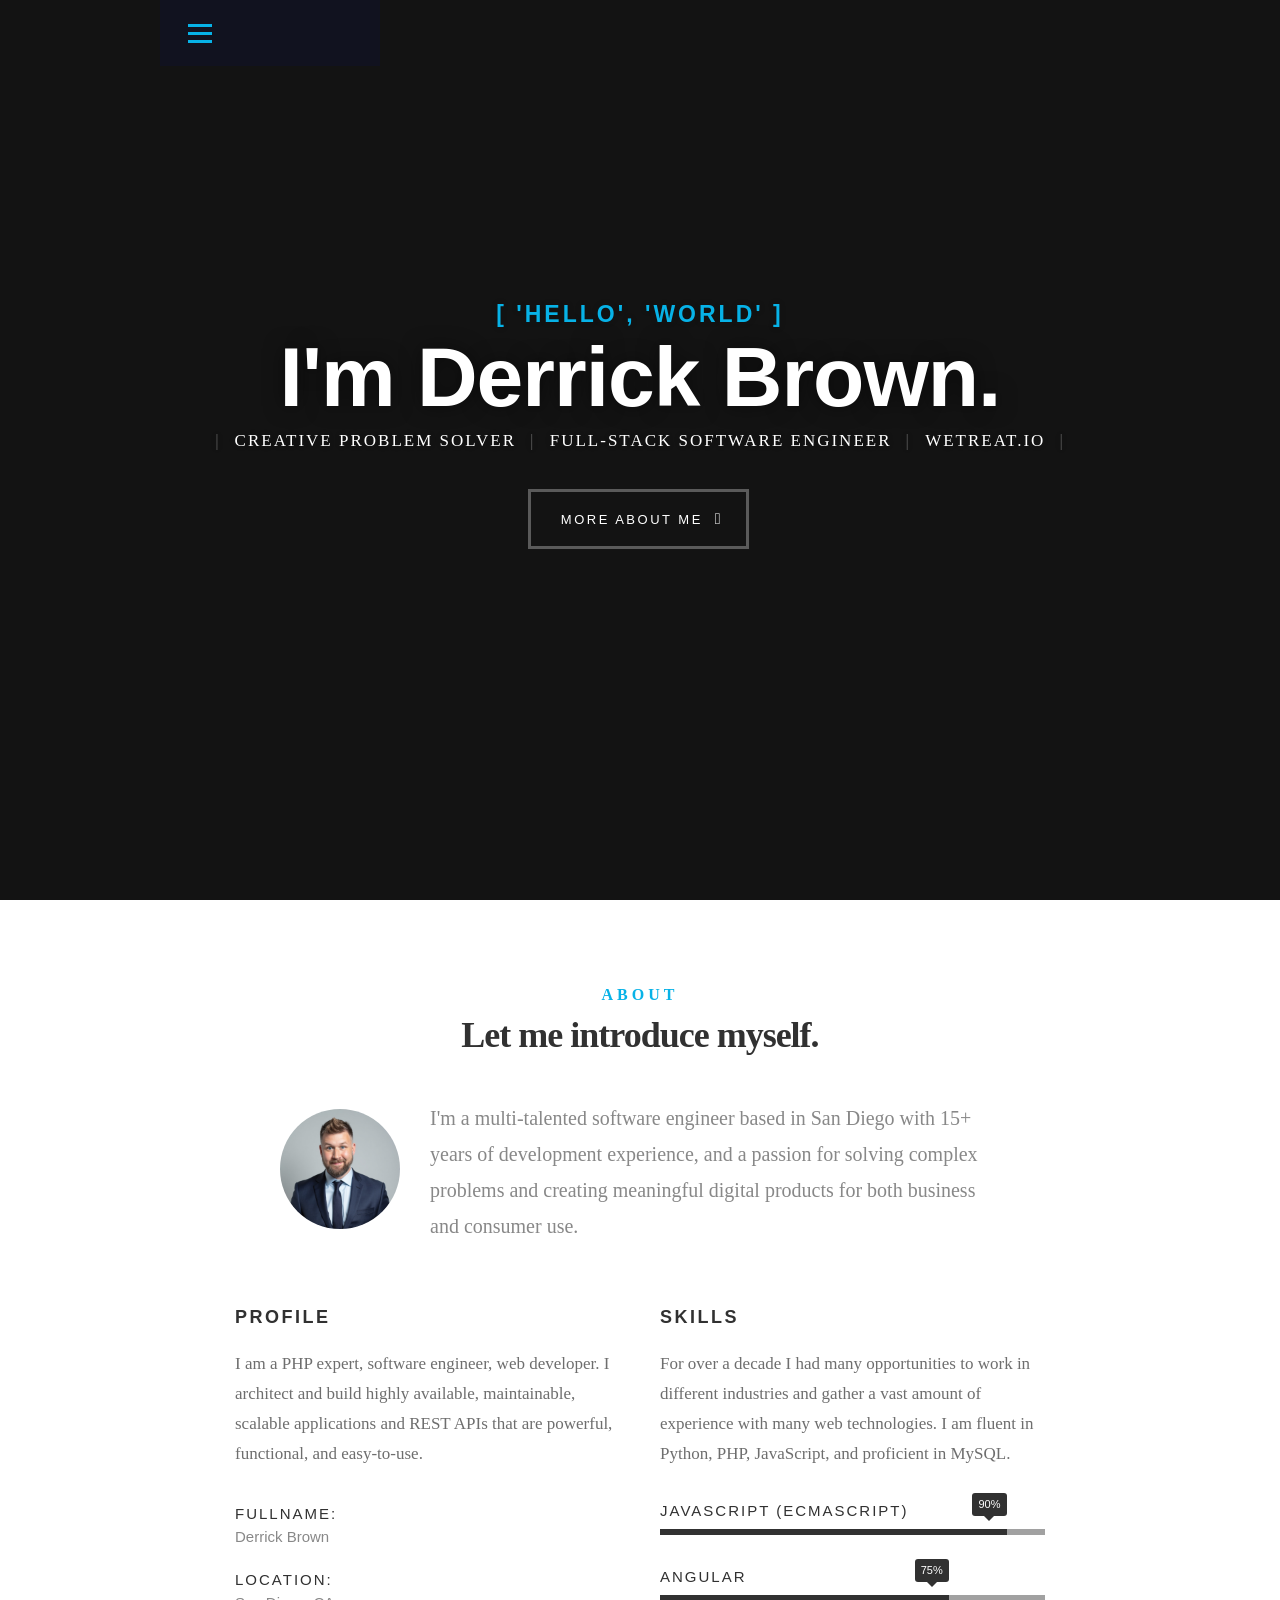
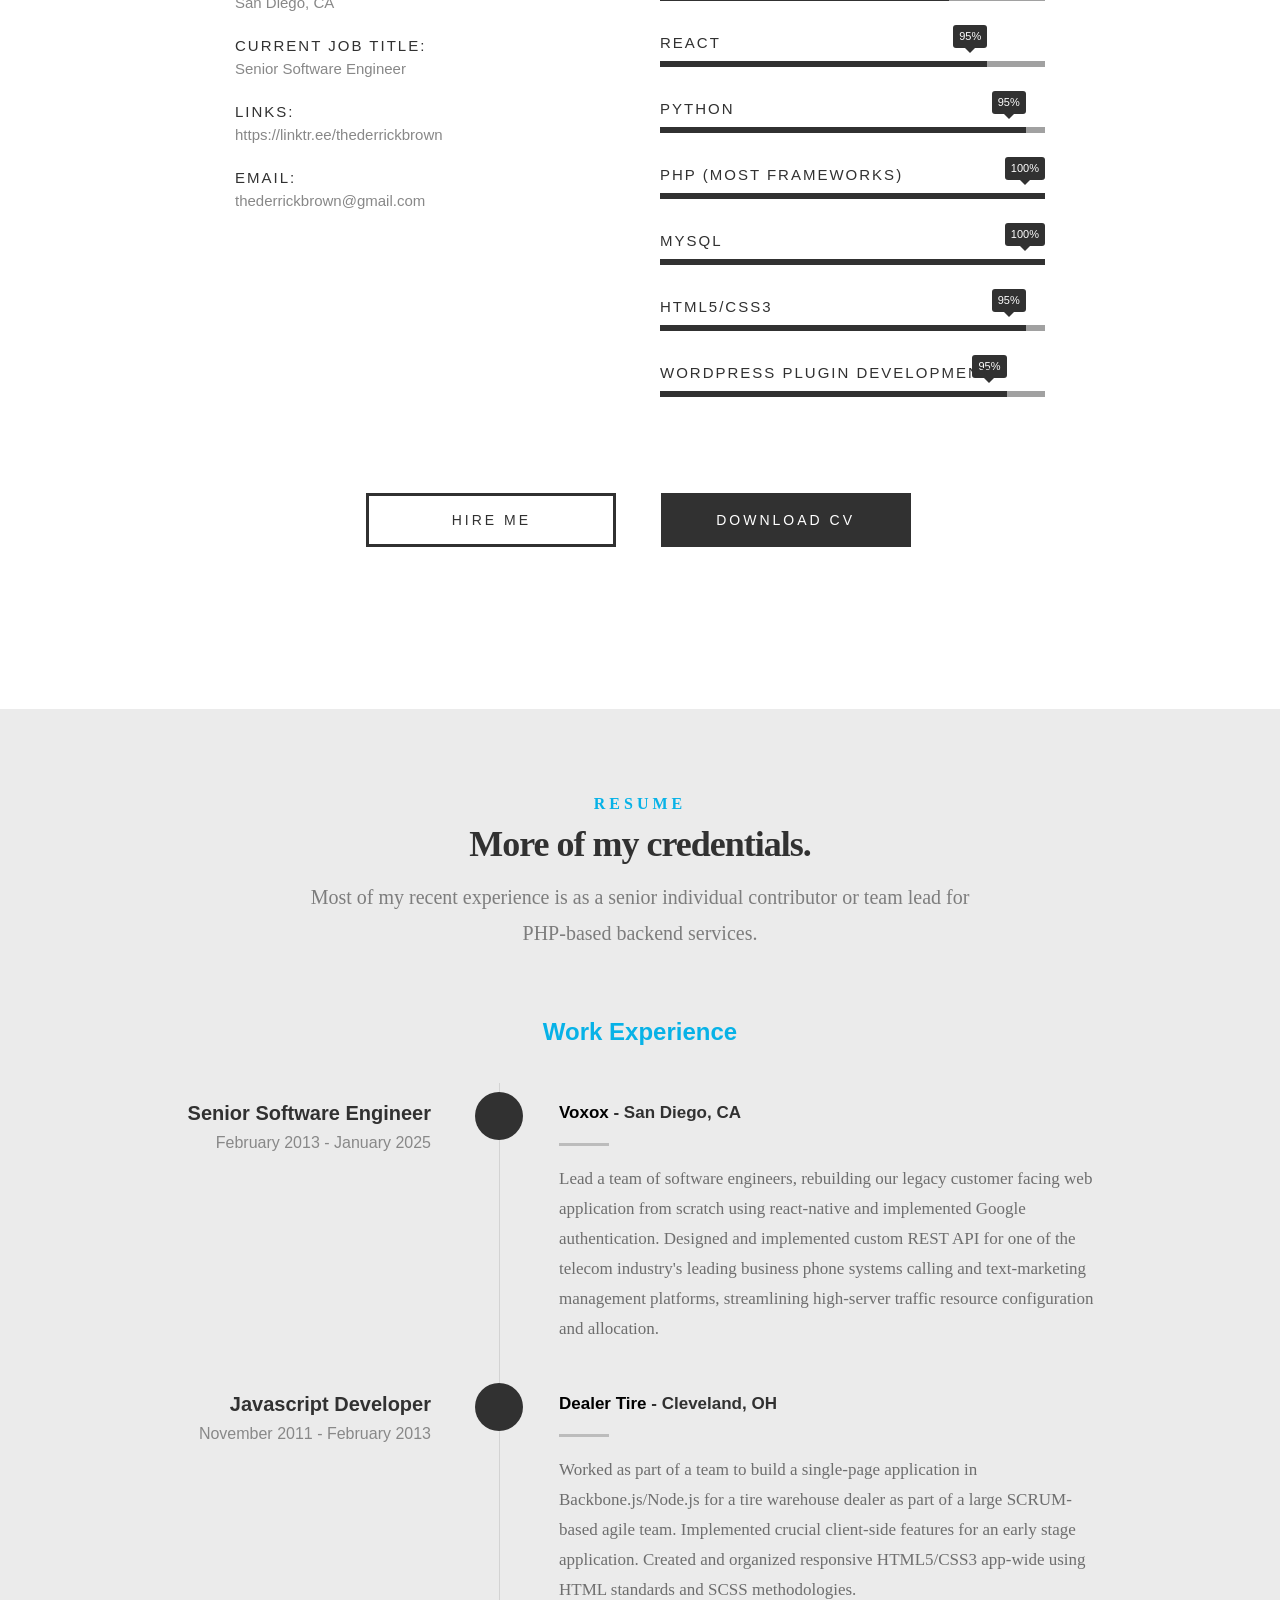
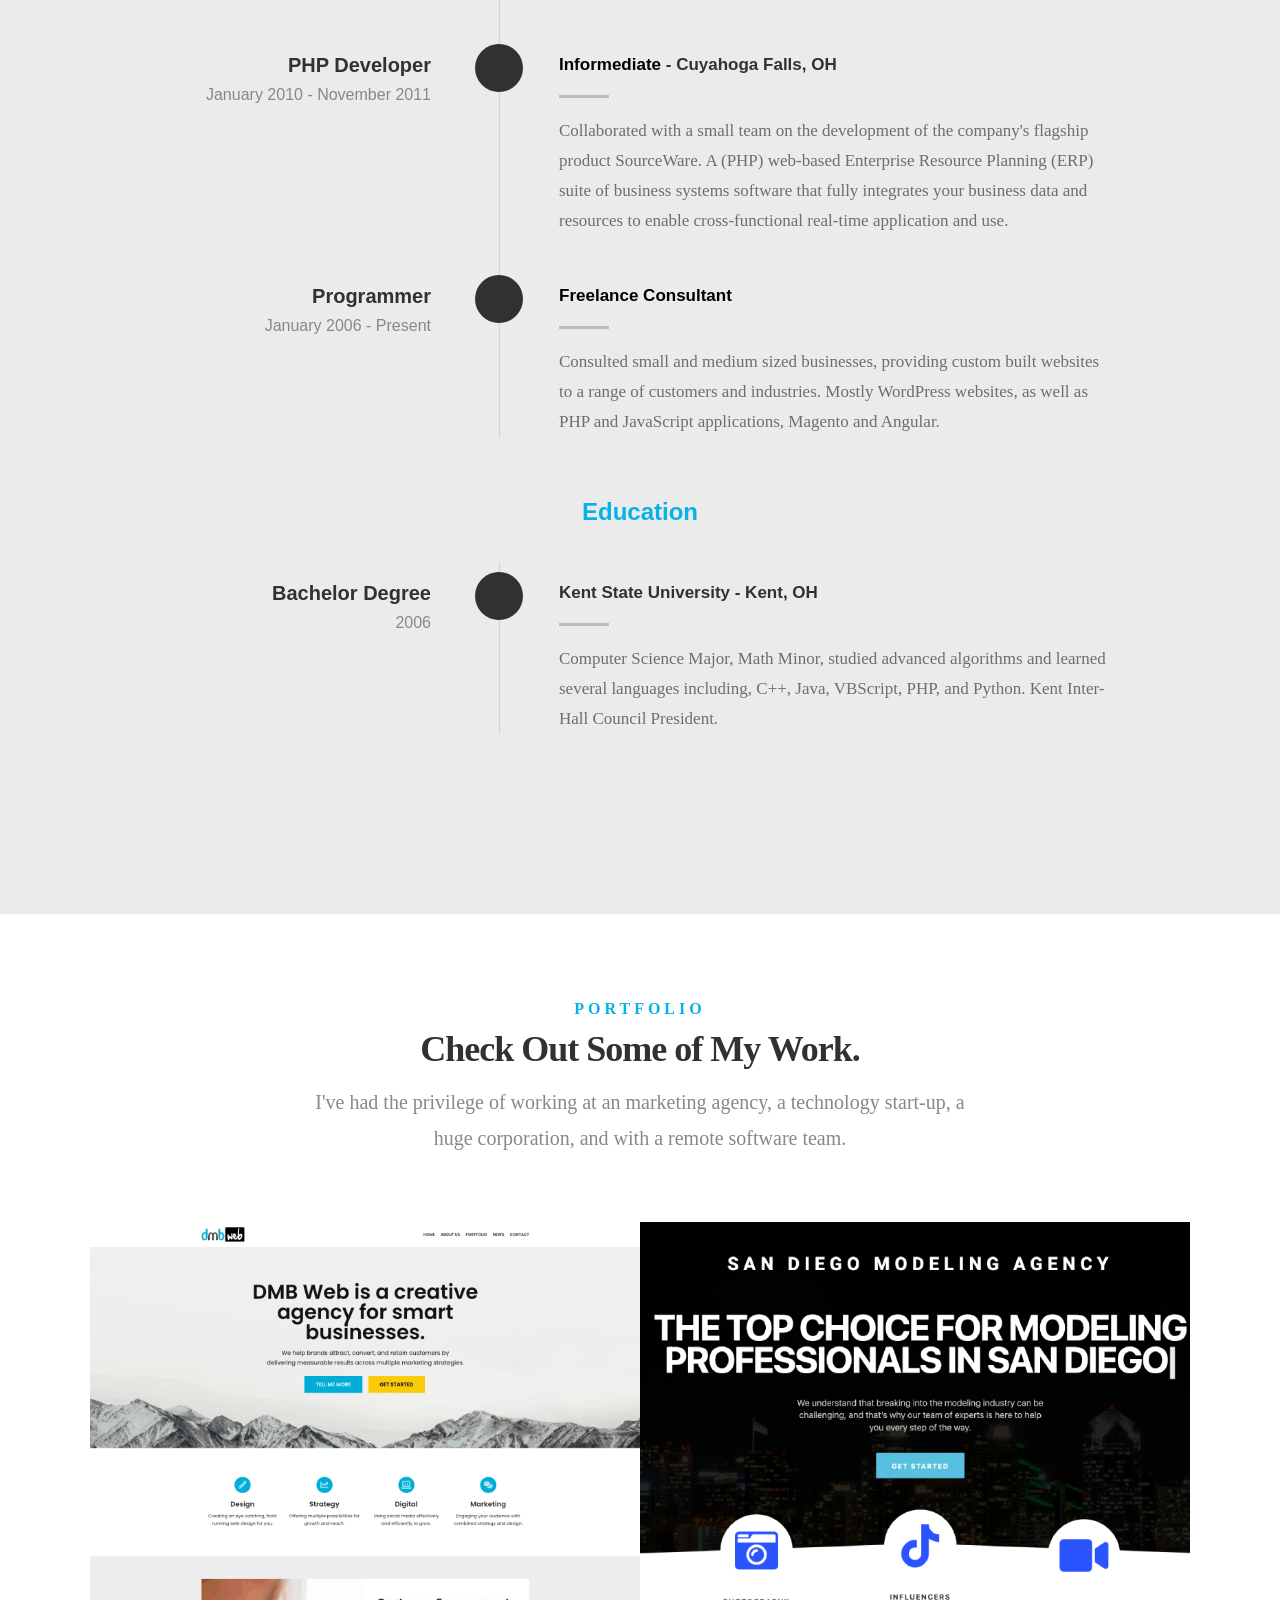
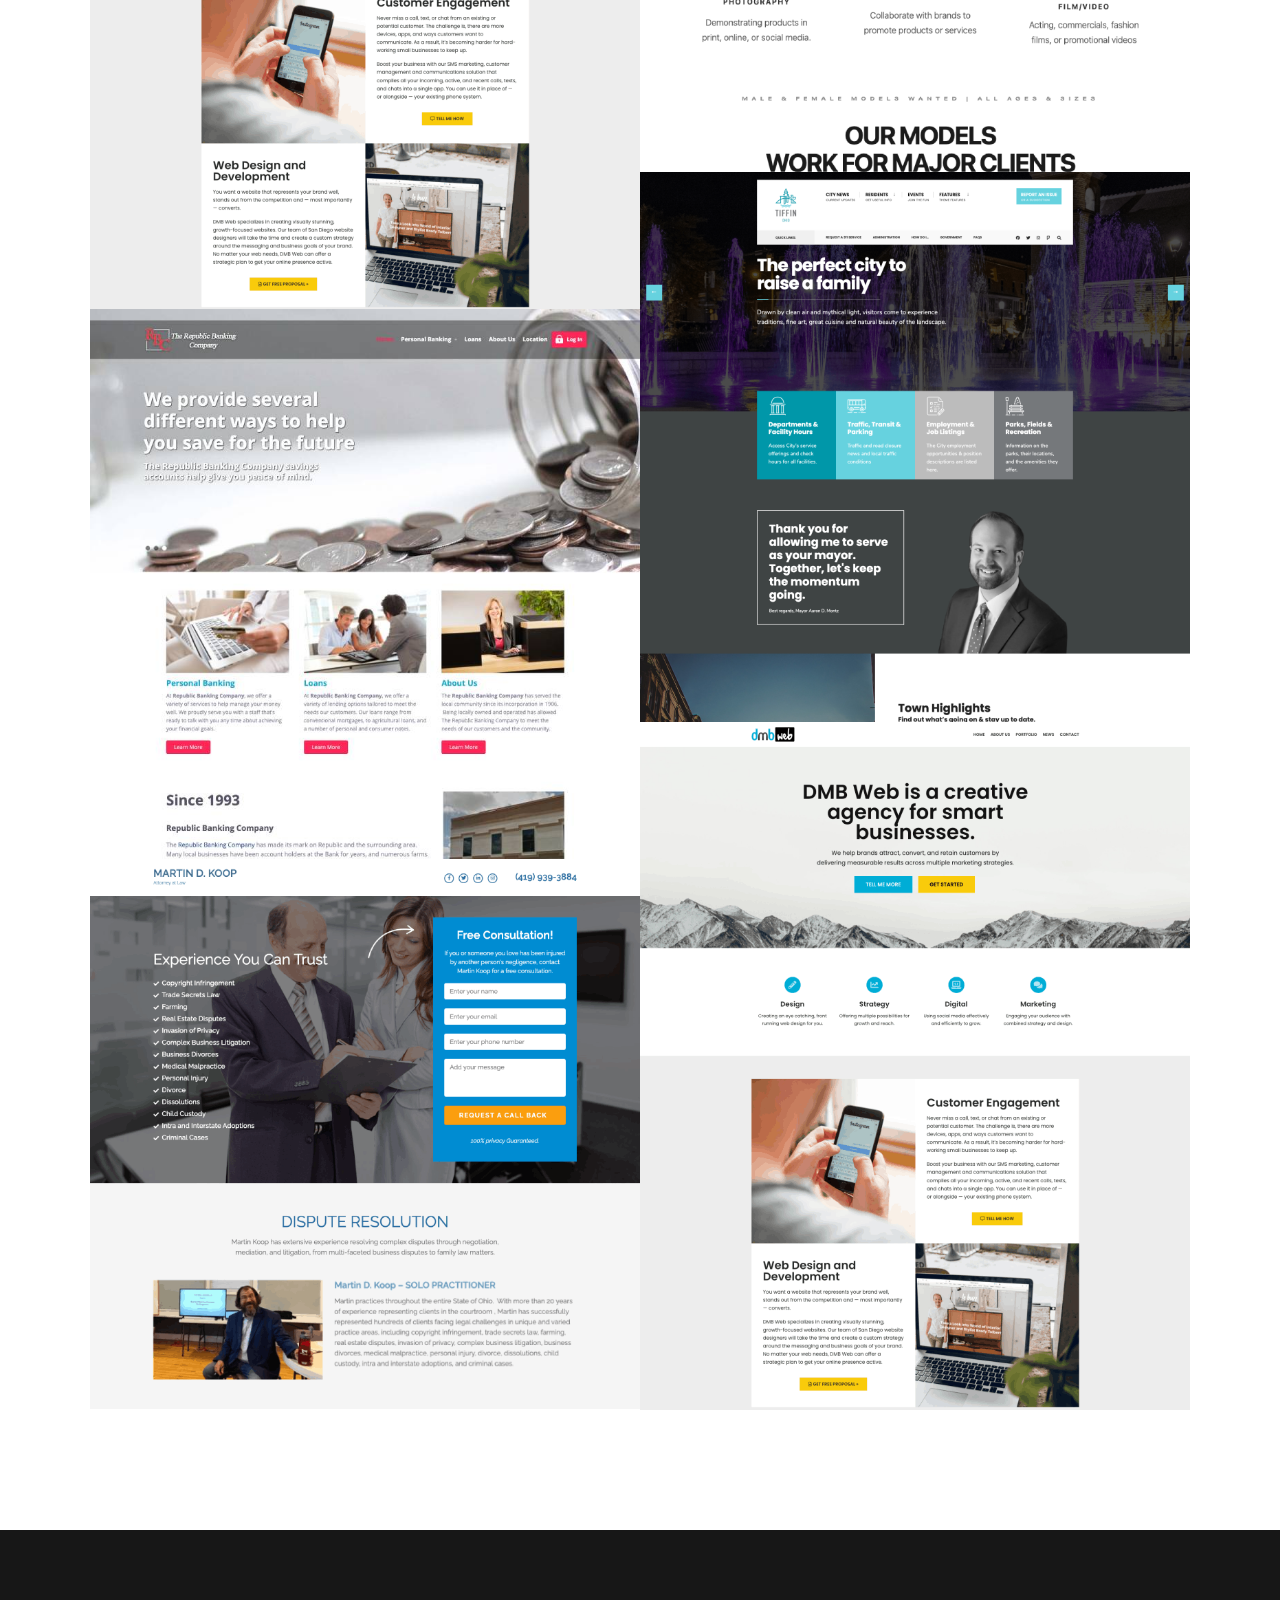
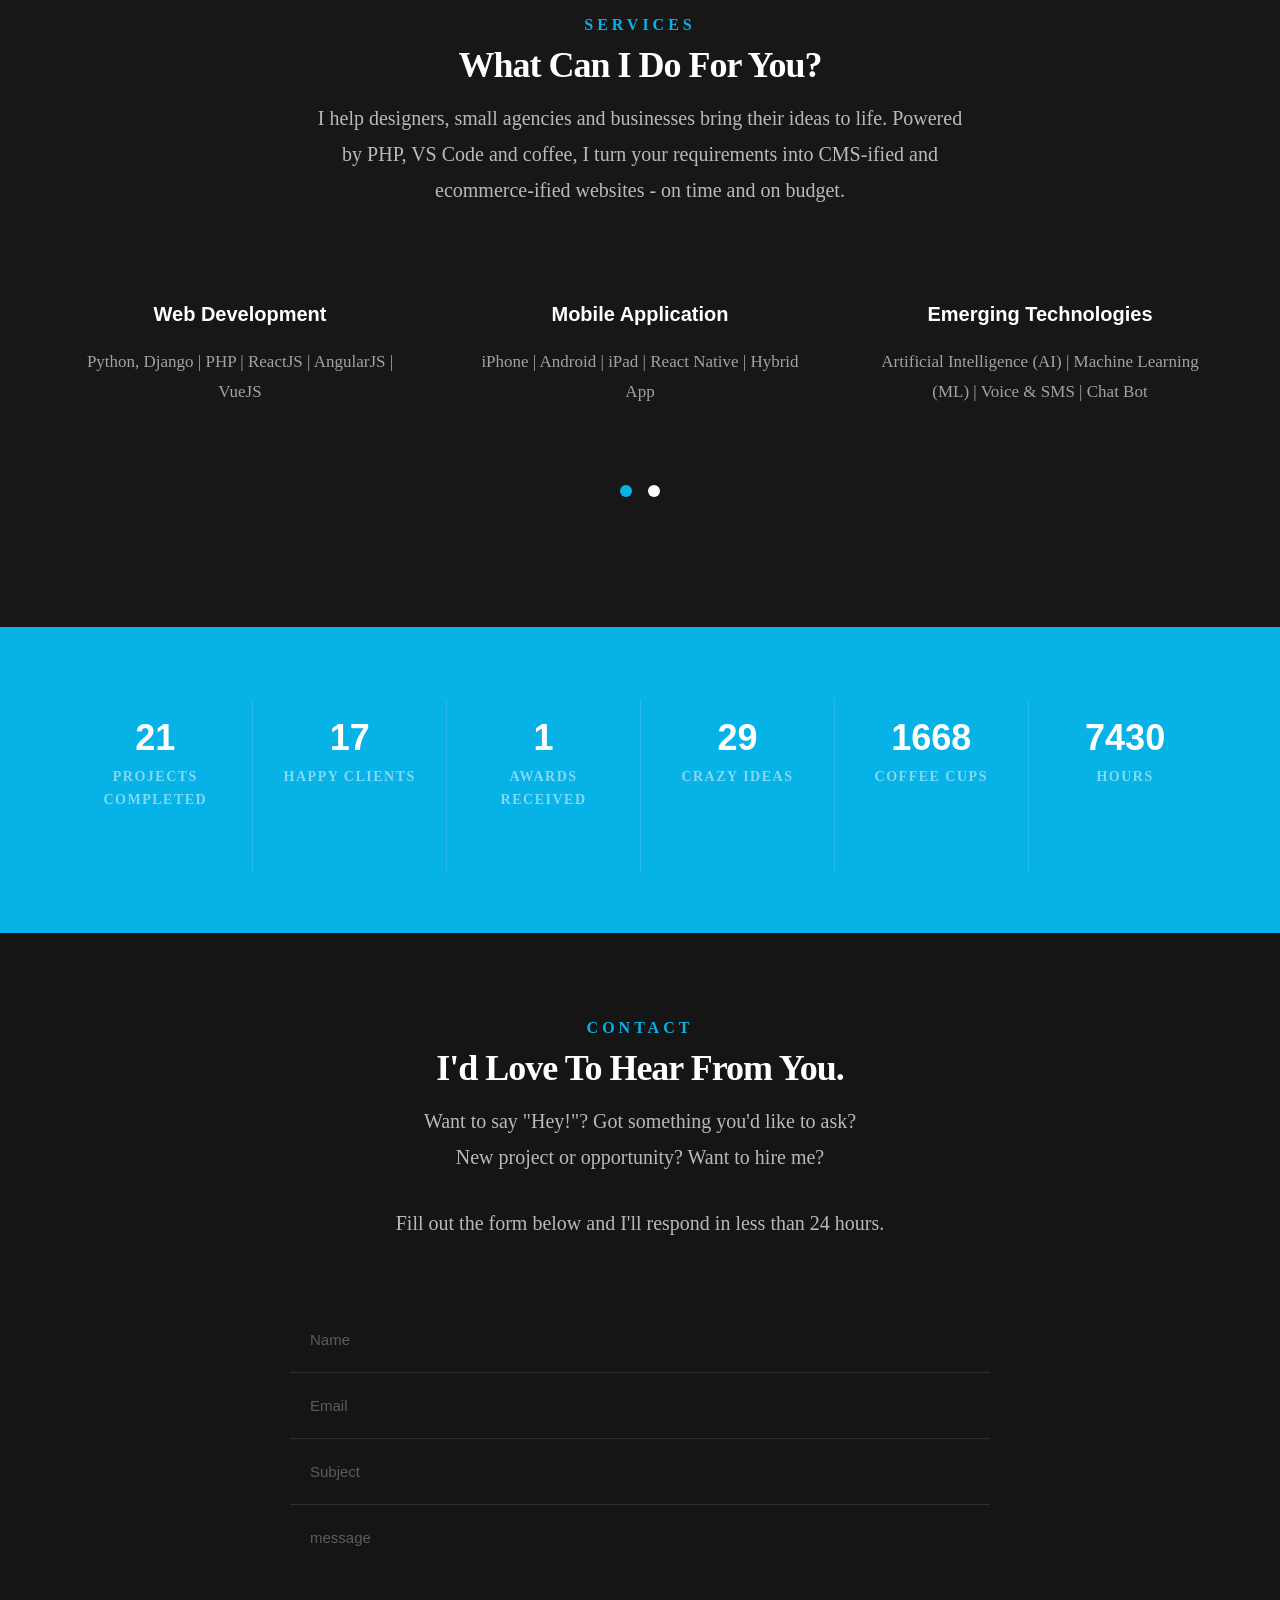
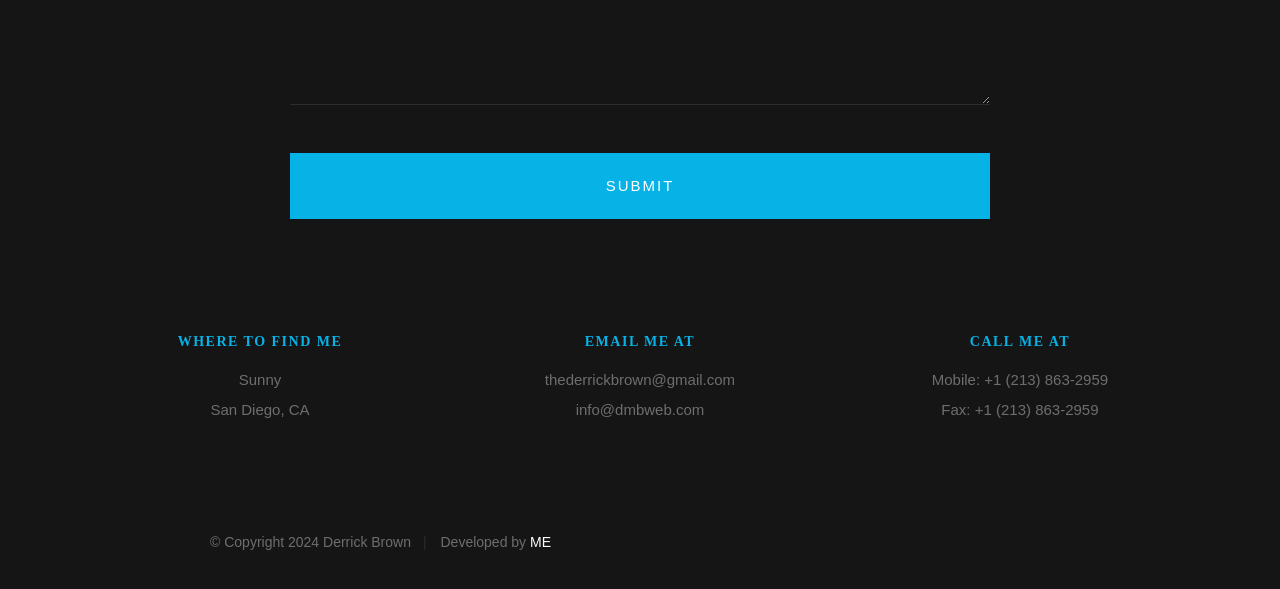
==== index.html @ b4dc55cb "Snapshot of live resume.dmbweb.com (Feb 2025 version)" ====
<!DOCTYPE html>
<!--[if IE 8 ]><html class="no-js oldie ie8" lang="en"> <![endif]-->
<!--[if IE 9 ]><html class="no-js oldie ie9" lang="en"> <![endif]-->
<!--[if (gte IE 9)|!(IE)]><!--><html class="no-js" lang="en"> <!--<![endif]-->
<head>

	<!-- Google Tag Manager -->
	<script>(function(w,d,s,l,i){w[l]=w[l]||[];w[l].push({'gtm.start':
new Date().getTime(),event:'gtm.js'});var f=d.getElementsByTagName(s)[0],
j=d.createElement(s),dl=l!='dataLayer'?'&l='+l:'';j.async=true;j.src=
'https://www.googletagmanager.com/gtm.js?id='+i+dl;f.parentNode.insertBefore(j,f);
})(window,document,'script','dataLayer','GTM-WT8LXZP');</script>
	<!-- End Google Tag Manager -->

   <!--- basic page needs
   ================================================== -->
   <meta charset="utf-8">
	<title>Derrick Brown | Senior Software Engineer | WeTreat.io</title>
	<meta name="description" content="Derrick Brown | Senior Software Engineer">  
	<meta name="author" content="thederrickbrown">

   <!-- mobile specific metas
   ================================================== -->
	<meta name="viewport" content="width=device-width, initial-scale=1, maximum-scale=1">

 	<!-- CSS
   ================================================== -->
   <link rel="stylesheet" href="css/base.css">  
   <link rel="stylesheet" href="css/main.css">
   <link rel="stylesheet" href="css/vendor.css">     

   <!-- script
   ================================================== -->   
	<script src="js/modernizr.js"></script>
	<script src="js/pace.min.js"></script>

   <!-- favicons
	================================================== -->
	<link rel="icon" type="image/png" href="favicon.png">

</head>

<body id="top">
	<!-- Google Tag Manager (noscript) -->
	<noscript><iframe src="https://www.googletagmanager.com/ns.html?id=GTM-WT8LXZP"
	height="0" width="0" style="display:none;visibility:hidden"></iframe></noscript>
	<!-- End Google Tag Manager (noscript) -->
	<!-- header 
	================================================== -->
	<header>   	
		<div class="row">
	   		<div class="top-bar">
	   			<a class="menu-toggle" href="#"><span>Menu</span></a>
		   		<div class="logo">
			        <a href="index.html">DB</a>
			    </div>		      
			   	<nav id="main-nav-wrap">
					<ul class="main-navigation">
						<li class="current"><a class="smoothscroll"  href="#intro" title="">Home</a></li>
						<li><a class="smoothscroll"  href="#about" title="">About</a></li>
						<li><a class="smoothscroll"  href="#resume" title="">Resume</a></li>
						<li><a class="smoothscroll"  href="#portfolio" title="">Portfolio</a></li>
						<li><a class="smoothscroll"  href="#services" title="">Services</a></li>					
						<li><a class="smoothscroll"  href="#contact" title="">Contact</a></li>
					</ul>
				</nav>
	   		</div> <!-- /top-bar --> 
	   	</div> <!-- /row --> 		
   	</header> <!-- /header -->

	<!-- intro section
   ================================================== -->
	<section id="intro">   
		<div class="intro-overlay"></div>	
		<div class="intro-content">
			<div class="row">
				<div class="col-twelve">
					<h5>[ 'Hello', 'World' ]</h5>
					<h1>I'm Derrick Brown.</h1>
					<p class="intro-position">
						<span>Creative Problem Solver</span>
						<span>Full-Stack Software Engineer</span> 
						<span>wetreat.io</span> 
					</p>
					<a class="cta-button button stroke smoothscroll" href="#about" title="">More About Me</a>
				</div>  
			</div>   		 		
		</div> <!-- /intro-content --> 
		<ul class="intro-social">
			<li><a href="https://www.linkedin.com/in/thederrickbrown/" target="_blank"><i class="fa fa-linkedin"></i></a></li>
			<li><a href="https://github.com/thederrickbrown" target="_blank"><i class="fa fa-github"></i></a></li>
			<li><a href="https://stackoverflow.com/users/15156516/thederrickbrown" target="_blank"><i class="fa fa-stack-overflow"></i></a></li>
			<li><a href="https://twitter.com/thederrickbrown" target="_blank"><i class="fa fa-twitter"></i></a></li>
			<li><a href="https://www.instagram.com/thederrickbrown/" target="_blank"><i class="fa fa-instagram"></i></a></li>
		</ul> <!-- /intro-social -->
	</section> <!-- /intro -->


   <!-- about section
   ================================================== -->
   <section id="about">  
		<div class="row section-intro">
			<div class="col-twelve">
				<h5>About</h5>
				<h1>Let me introduce myself.</h1>
				<div class="intro-info">
					<img src="images/profile-pic.png" alt="Profile Picture">
					<p class="lead">I'm a multi-talented software engineer based in San Diego with 15+ years of development experience, and a passion for solving complex problems and creating meaningful digital products for both business and consumer use.</p>
				</div>
			</div>   		
		</div> <!-- /section-intro -->
		<div class="row about-content">
			<div class="col-six tab-full">
				<h3>Profile</h3>
				<p>I am a PHP expert, software engineer, web developer. I architect and build highly available, maintainable, scalable applications and REST APIs that are powerful, functional, and easy-to-use.</p>
				<ul class="info-list">
					<li>
						<strong>Fullname:</strong>
						<span>Derrick Brown</span>
					</li>
					<li>
						<strong>Location:</strong>
						<span>San Diego, CA</span>
					</li>
					<li>
						<strong>Current Job Title:</strong>
						<span>Senior Software Engineer</span>
					</li>
					<li>
						<strong>Links:</strong>
						<span>https://linktr.ee/thederrickbrown</span>
					</li>
					<li>
						<strong>Email:</strong>
						<span>thederrickbrown@gmail.com</span>
					</li>
				</ul> <!-- /info-list -->
			</div>
			<div class="col-six tab-full">
				<h3>Skills</h3>
				<p>For over a decade I had many opportunities to work in different industries and gather a vast amount of experience with many web technologies. I am fluent in Python, PHP, JavaScript, and proficient in MySQL.</p>
				<ul id="skills" class="skill-bars">
					<li>
						<div class="progress percent90"><span>90%</span></div>
						<strong>JavaScript (ECMAScript)</strong>
					</li>
					<li>
						<div class="progress percent75"><span>75%</span></div>
						<strong>Angular</strong>
					</li>
					<li>
						<div class="progress percent85"><span>95%</span></div>
						<strong>React</strong>
					</li>
					<li>
						<div class="progress percent95"><span>95%</span></div>
						<strong>Python</strong>
					</li>
					<li>
						<div class="progress percent100"><span>100%</span></div>
						<strong>PHP (Most Frameworks)</strong>
					</li>
					<li>
						<div class="progress percent100"><span>100%</span></div>
						<strong>MySQL</strong>
					</li>
					<li>
						<div class="progress percent95"><span>95%</span></div>
						<strong>HTML5/CSS3</strong>
					</li>
					<li>
						<div class="progress percent90"><span>95%</span></div>
						<strong>WordPress Plugin Development</strong>
					</li>
					<!-- <li>
						<div class="progress percent70"><span>70%</span></div>
						<strong>Vue</strong>
					</li>
					<li>
						<div class="progress percent95"><span>95%</span></div>
						<strong>Zend Framework/Laminas</strong>
					</li> -->
				</ul> <!-- /skill-bars -->		
			</div>
		</div>
		<div class="row button-section">
			<div class="col-twelve">
				<a href="#contact" title="Hire Me" id="cta-contact-hireme" class="cta-button button stroke smoothscroll">Hire Me</a>
				<a href="DerrickBrown.pdf" download title="Download CV" id="cta-download-resume" class="button button-primary">Download CV</a>
			</div>   		
		</div>
   </section> <!-- /about-->    


   <!-- resume Section
   ================================================== -->
	<section id="resume" class="grey-section">
		<div class="row section-intro">
			<div class="col-twelve">
				<h5>Resume</h5>
				<h1>More of my credentials.</h1>
				<p class="lead">Most of my recent experience is as a senior individual contributor or team lead for PHP-based backend services.</p>
			</div>   		
		</div> <!-- /section-intro--> 

		<div class="row resume-timeline">
			<div class="col-twelve resume-header">
				<h2>Work Experience</h2>
			</div> <!-- /resume-header -->
			<div class="col-twelve">
				<div class="timeline-wrap">
					<div class="timeline-block">
						<div class="timeline-ico">
							<i class="fa fa-briefcase"></i>
						</div>
						<div class="timeline-header">
							<h3>Senior&nbsp;Software&nbsp;Engineer</h3>
							<p>February 2013 - January 2025</p>
						</div>
						<div class="timeline-content">
							<h4><a href="https://www.voxox.com">Voxox</a> - San Diego, CA</h4>
							<p>Lead a team of software engineers, rebuilding our legacy customer facing web application from scratch using react-native and implemented Google authentication. Designed and implemented custom REST API for one of the telecom industry's leading business phone systems calling and text-marketing management platforms, streamlining high-server traffic resource configuration and allocation.</p>
						</div>
					</div> <!-- /timeline-block -->
					<div class="timeline-block">
						<div class="timeline-ico">
							<i class="fa fa-briefcase"></i>
						</div>
						<div class="timeline-header">
							<h3>Javascript&nbsp;Developer</h3>
							<p>November 2011 - February 2013</p>
						</div>
						<div class="timeline-content">
							<h4><a href="https://www.simpletire.com">Dealer Tire</a> - Cleveland, OH</h4>
							<p>Worked as part of a team to build a single-page application in Backbone.js/Node.js for a tire warehouse dealer as part of a large SCRUM-based agile team. Implemented crucial client-side features for an early stage application. Created and organized responsive HTML5/CSS3 app-wide using HTML standards and SCSS methodologies.</p>
						</div>
					</div> <!-- /timeline-block -->
					<div class="timeline-block">
						<div class="timeline-ico">
							<i class="fa fa-briefcase"></i>
						</div>
						<div class="timeline-header">
							<h3>PHP Developer</h3>
							<p>January 2010 - November 2011</p>
						</div>
						<div class="timeline-content">
							<h4><a href="https://www.informediate.com">Informediate</a> - Cuyahoga Falls, OH</h4>
							<p>Collaborated with a small team on the development of the company's flagship product SourceWare. A (PHP) web-based Enterprise Resource Planning (ERP) suite of business systems software that fully integrates your business data and resources to enable cross-functional real-time application and use.</p>
						</div>
					</div> <!-- /timeline-block -->
					<div class="timeline-block">
						<div class="timeline-ico">
							<i class="fa fa-briefcase"></i>
						</div>
						<div class="timeline-header">
							<h3>Programmer</h3>
							<p>January 2006 - Present</p>
						</div>
						<div class="timeline-content">
							<h4><a href="https://www.dmbweb.com">Freelance Consultant</a></h4>
							<p>Consulted small and medium sized businesses, providing custom built websites to a range of customers and industries.  Mostly WordPress websites, as well as PHP and JavaScript applications, Magento and Angular.</p>
						</div>
					</div> <!-- /timeline-block -->
				</div> <!-- /timeline-wrap -->   			

			</div> <!-- /col-twelve -->
		</div> <!-- /resume-timeline -->
		<div class="row resume-timeline">
			<div class="col-twelve resume-header">
				<h2>Education</h2>
			</div> <!-- /resume-header -->
			<div class="col-twelve">
				<div class="timeline-wrap">
					<div class="timeline-block">
						<div class="timeline-ico">
							<i class="fa fa-graduation-cap"></i>
						</div>
						<div class="timeline-header">
							<h3>Bachelor Degree</h3>
							<p>2006</p>
						</div>
						<div class="timeline-content">
							<h4>Kent State University - Kent, OH</h4>
							<p>Computer Science Major, Math Minor, studied advanced algorithms and learned several languages including, C++, Java, VBScript, PHP, and Python. Kent Inter-Hall Council President.</p>  </p>
						</div>
					</div> <!-- /timeline-block -->
				</div> <!-- /timeline-wrap -->   			
			</div> <!-- /col-twelve -->
		</div> <!-- /resume-timeline -->	
	</section> <!-- /features -->


	<!-- Portfolio Section
   ================================================== -->
	<section id="portfolio">
		<div class="row section-intro">
			<div class="col-twelve">
				<h5>Portfolio</h5>
				<h1>Check Out Some of My Work.</h1>
				<p class="lead">I've had the privilege of working at an marketing agency, a technology start-up, a huge corporation, and with a remote software team.</p>
			</div>   		
		</div> <!-- /section-intro--> 
		<div class="row portfolio-content">
			<div class="col-twelve">
				<!-- portfolio-wrapper -->
				<div id="folio-wrapper" class="block-1-2 block-mob-full stack">

					<div class="bgrid folio-item">
						<div class="item-wrap">
							<img src="images/portfolio/dmb-web-website-design.png" alt="dmbweb.com">
							<a href="#modal-01" class="overlay">             		                  
								<div class="folio-item-table">
									<div class="folio-item-cell">
										<h3 class="folio-title">dmbweb.com</h3>	     					    
										<span class="folio-types">
											Web Design
										</span>		     		
									</div> 	                      	
								</div>                    
							</a>
						</div>
					</div> <!-- /folio-item -->
					
					<div class="bgrid folio-item">
						<div class="item-wrap">
							<img src="images/portfolio/sdmodeling-web-development.png" alt="https://sdmodeling.com/">
							<a href="#modal-02" class="overlay">              		                  
								<div class="folio-item-table">
									<div class="folio-item-cell">
										<h3 class="folio-title">sdmodeling.com</h3>				    
										<span class="folio-types">
											Digital Marketing
										</span>		     		
									</div> 	                      	
								</div>                    
							</a>
						</div>
					</div> <!-- /folio-item -->
					
					<div class="bgrid folio-item">
						<div class="item-wrap">
							<img src="images/portfolio/tiffin-ohio-website-design.png" alt="tiffinohio.gov">
							<a href="#modal-03" class="overlay">	                  	           
								<div class="folio-item-table">
									<div class="folio-item-cell">
											<h3 class="folio-title">tiffinohio.gov</h3>	     					    
												<span class="folio-types">
												Graphic Design
											</span>
										</div>	                      	
								</div>                    
							</a>
						</div>	               
					</div> <!-- /folio-item -->
					
					<div class="bgrid folio-item">
						<div class="item-wrap">
							<img src="images/portfolio/republicbankingco-web-development.jpg" alt="republicbankingco.com">
							<a href="#modal-04" class="overlay">                  	                 
								<div class="folio-item-table">
									<div class="folio-item-cell">
										<h3 class="folio-title">republicbankingco.com</h3>				    
										<span class="folio-types">
											Web Development
										</span>		     		
									</div> 	                      	
								</div>                    
							</a>
						</div>
					</div> <!-- /folio-item -->     

					<div class="bgrid folio-item">
						<div class="item-wrap">
							<img src="images/portfolio/dmb-web-website-design.png" alt="dmbweb.com">
							<a href="#modal-05" class="overlay">             		                  
							<div class="folio-item-table">
								<div class="folio-item-cell">
									<h3 class="folio-title">dmbweb.com</h3>	     					    
									<span class="folio-types">
										Web Design
									</span>		     		
								</div> 	                      	
							</div>                  
						</a>
					</div>
						</div> <!-- /folio-item -->

					<div class="bgrid folio-item">
					<div class="item-wrap">
						<img src="images/portfolio/lawyer-tiffin-martin-koop-web-development.png" alt="martinkoop.info">
						<a href="#modal-06" class="overlay">
							<div class="folio-item-table">
								<div class="folio-item-cell">
										<h3 class="folio-title">martinkoop.info</h3>	     					    
											<span class="folio-types">
											Website Development
										</span>
									</div>	                      	
							</div>               
						</a>
					</div>
						</div> <!-- /folio-item -->   

					<!-- modal popups - begin
					============================================================= -->
					<div id="modal-01" class="popup-modal slider mfp-hide">	

						<div class="media">
							<img src="images/portfolio/modals/dmb-web-design.png" alt="dmbweb.com" />
						</div>      	

						<div class="description-box">
							<h4>DMB Web</h4>
							<p>DMB Web is a rarity in the web marketing industry. As an award-winning leader in advance technology solutions, the Ohio-based Web Consulting company prioritizes innovation and the “power of data" to build the solutions of the future, a vision I share. I intentionally emphasized this passion for data in the new design for DMB web’s website.</p>

							<div class="categories">Web Design</div>			               
						</div>

						<div class="link-box">
							<a target="_blank" href="http://www.dmbweb.com">View Site</a>
							<a href="#" class="popup-modal-dismiss">Close</a>
						</div>		      

					</div> <!-- /modal-01 -->

					<div id="modal-02" class="popup-modal slider mfp-hide">	

						<div class="media">
							<img src="images/portfolio/modals/sdmodeling-website-development.png" alt="sdmodeling.com" />
						</div>      	

						<div class="description-box">
							<h4>sdmodeling</h4>		      
							<p>San Diego Modeling Agency is a premier fashion modeling agency in the Southern California area. San Diego Modeling Agency has been in business for over five years and is now an industry leader in fashion modeling and talent management. In 2021, DMB Web was privileged to join in those efforts by providing a spectrum of digital marketing services.</p>

							<div class="categories">Digital Marketing</div>			               
						</div>

						<div class="link-box">
							<a target="_blank" href="http://www.sdmodeling.com">View Site</a>
							<a href="#" class="popup-modal-dismiss">Close</a>
						</div>		      

					</div> <!-- /modal-02 -->

					<div id="modal-03" class="popup-modal slider mfp-hide">	

						<div class="media">
							<img src="images/portfolio/modals/tiffin-ohio-web-design.png" alt="tiffinohio.gov" />
						</div>      	

						<div class="description-box">
							<h4>tiffinohio.gov</h4>		      
							<p>Home to the Seneca County Fair, Heritage Festival and the Tiffin Cross Country Carnival, as well as some of the top universities in the country, it’s the perfect place to start a family. DMBweb was delighted to partner with the City of Tiffin to give their website a total refresh.</p>

							<div class="categories">Web Development</div>			               
						</div>

						<div class="link-box">
							<a target="_blank" href="http://www.tiffinohio.gov/">View Site</a>
							<a href="#" class="popup-modal-dismiss">Close</a>
						</div>		      

					</div> <!-- /modal-03 -->


					<div id="modal-04" class="popup-modal slider mfp-hide">	

						<div class="media">
							<img src="images/portfolio/modals/ohio-bank-website-development.jpg" alt="republicbankingco.com" />
						</div>      	

						<div class="description-box">
							<h4>republicbankingco.com</h4>		      
							<p>Established in 1906, clients have trusted the Republic Banking Company with their savings for over a century. It was an honor for DMBweb to refresh RBC’s website design using clean and modern elements.</p>

							<div class="categories">Web Development</div>			               
						</div>

						<div class="link-box">
							<a target="_blank" href="http://www.republicbankingco.com">View Site</a>
							<a href="#" class="popup-modal-dismiss">Close</a>
						</div>		      

					</div> <!-- /modal-04 -->

					<div id="modal-05" class="popup-modal slider mfp-hide">	

						<div class="media">
							<img src="images/portfolio/modals/dmb-web-design.png" alt="dmbweb.com" />
						</div>      	

						<div class="description-box">
							<h4>DMB Web</h4>
							<p>DMB Web is a rarity in the web marketing industry. As an award-winning leader in advance technology solutions, the Ohio-based Web Consulting company prioritizes innovation and the “power of data" to build the solutions of the future, a vision I share. I intentionally emphasized this passion for data in the new design for DMBweb’s website.</p>

							<div class="categories">Web Design</div>			               
						</div>

						<div class="link-box">
							<a target="_blank" href="http://www.dmbweb.com">View Site</a>
							<a href="#" class="popup-modal-dismiss">Close</a>
						</div>		      	      

					</div> <!-- /modal-05 -->

					<div id="modal-06" class="popup-modal slider mfp-hide">	

						<div class="media">
							<img src="images/portfolio/modals/lawyer-tiffin-martin-koop-website-development.png" alt="martinkoop.info" />
						</div>      	

						<div class="description-box">
							<h4>martinkoop.info</h4>		      
							<p>Home to the Seneca County Fair, Heritage Festival and the Tiffin Cross Country Carnival, as well as some of the top universities in the country, it’s the perfect place to start a family. DMBweb was delighted to partner with the City of Tiffin to give their website a total refresh.</p>

							<div class="categories">Web Development</div>			               
						</div>

						<div class="link-box">
							<a target="_blank" href="http://martinkoop.info/">View Site</a>
							<a href="#" class="popup-modal-dismiss">Close</a>
						</div>		      

					</div> <!-- /modal-06 -->


					<!-- modal popups - end
					============================================================= -->

				</div> <!-- /portfolio-wrapper --> 
			</div>  <!-- /twelve -->   
		</div> <!-- /portfolio-content --> 
	</section> <!-- /portfolio --> 


	<!-- CTA Section
   ================================================== -->
   <!-- 
	<section id="cta" class="grey-section">
		<div class="row cta-content">
			<div class="col-twelve section-ads">  
					<h2 class="h01"><a href="http://www.voxox.com?derrickbrown">Derrick Recommends VOXOX.</a></h2>
					<p class="lead">Looking for way to communicate with your customers? Try <a href="http://www.voxox.com?derrickbrown"><span>VOXOX</span></a>.
					Get <span>$50 off</span> when you sign up with the promocode <span>derrickbrown</span>. 	
					</p>
					<div class="action">
					<a class="button button-primary large" href="http://www.voxox.com?derrickbrown">Sign Up Now</a>
				</div>		     	
			</div>
		</div>
	</section> 
    -->

	<!-- services Section
   ================================================== -->
	<section id="services">

		<div class="overlay"></div>
		
		<div class="row section-intro">
			<div class="col-twelve">
				<h5>Services</h5>
				<h1>What Can I Do For You?</h1>
				<p class="lead">I help designers, small agencies and businesses bring their ideas to life. Powered by PHP, VS Code and coffee, I turn your requirements into CMS-ified and ecommerce-ified websites - on time and on budget.</p>
			</div>   		
		</div> <!-- /section-intro -->

		<div class="row services-content">	

			<div id="owl-slider" class="owl-carousel services-list">

				<div class="service">	
					<span class="icon">
						<i class="icon-window"></i>
					</span>                          
					<div class="service-content">	
						<h3>Web Development</h3>  
						<p class="desc">
							Python, Django | PHP | ReactJS | AngularJS | VueJS
						</p>
					</div>	                          
				</div> <!-- /service -->
				
				<div class="service">	
					<span class="icon">
						<i class="icon-earth"></i>
					</span>            
					<div class="service-content">	
						<h3>Mobile Application</h3>
						<p class="desc">
							iPhone | Android | iPad | React Native | Hybrid App
						</p>
					</div> 	         	 
				</div> <!-- /service -->

				<div class="service">
					<span class="icon">
						<i class="icon-toggles"></i>
					</span>	              
					<div class="service-content">
						<h3>Emerging Technologies</h3>
						<p class="desc">
							Artificial Intelligence (AI) | Machine Learning (ML) | Voice & SMS | Chat Bot
						</p> 
					</div>                
				</div> <!-- /service -->

				<div class="service">
					<span class="icon">
						<i class="icon-paint-brush"></i>
					</span>		            
					<div class="service-content">
						<h3>Cloud Technologies</h3>
						<p class="desc">
							AWS | Google | MS Azure | DevOps | Docker | Kubernetes
						</p> 
					</div> 	            	               
				</div> <!-- /service -->

				<div class="service">
					<span class="icon">
						<i class="icon-image"></i>
					</span>	            
					<div class="service-content">
						<h3>eCommerce & CMS</h3>
						<p class="desc">
							Shopify | WooCommerce | WordPress | Magento | Custom Development 
						</p> 
					</div>	               
				</div> <!-- /service -->

				<div class="service">
					<span class="icon">
						<i class="icon-chat"></i>
					</span>	   	           
					<div class="service-content">
						<h3>IT Consulting</h3>
						<p class="desc">
							Technical Architecture | Application Performance | API Scalability | Development Automation | Application Wireframing
						</p> 
					</div>	               
				</div> <!-- /service -->

			</div> <!-- /services-list -->

		</div> <!-- /services-content -->
		
	</section> <!-- /services -->	


	<!-- stats Section
   ================================================== -->
	<section id="stats" class="count-up">

		<div class="row">
			<div class="col-twelve">

				<div class="block-1-6 block-s-1-3 block-tab-1-2 block-mob-full stats-list">

					<div class="bgrid stat">

						<div class="icon-part">
							<i class="icon-pencil-ruler"></i>
						</div>

						<h3 class="stat-count">
							87
						</h3>

						<h5 class="stat-title">
							Projects Completed
						</h5>

					</div> <!-- /stat -->					

					<div class="bgrid stat">

						<div class="icon-part">
							<i class="icon-users"></i>
						</div>

						<h3 class="stat-count">
							72
						</h3>

						<h5 class="stat-title">
							Happy Clients
						</h5>

					</div> <!-- /stat -->

					<div class="bgrid stat">

						<div class="icon-part">
							<i class="icon-badge"></i>
						</div>

						<h3 class="stat-count">
							3
						</h3>

						<h5 class="stat-title">
							Awards Received
						</h5>

					</div> <!-- /stat -->									

					<div class="bgrid stat">

						<div class="icon-part">
							<i class="icon-light-bulb"></i>
						</div>

						<h3 class="stat-count">
							125
						</h3>

						<h5 class="stat-title">
							Crazy Ideas
						</h5>

					</div> <!-- /stat -->

					<div class="bgrid stat">

						<div class="icon-part">
							<i class="icon-cup"></i>
						</div>

						<h3 class="stat-count">
							7214
						</h3>

						<h5 class="stat-title">
							Coffee Cups
						</h5>

					</div> <!-- /stat -->
					<div class="bgrid stat">
						<div class="icon-part">
							<i class="icon-clock"></i>
						</div>
						<h3 class="stat-count">
							32148
						</h3>
						<h5 class="stat-title">
							Hours
						</h5>
					</div> <!-- /stat -->
				</div> <!-- /stats-list -->
			</div> <!-- /twelve -->
		</div> <!-- /row -->
	</section> <!-- /stats -->

	
   <!-- contact
   ================================================== -->
	<section id="contact">
		<div class="row section-intro">
   		<div class="col-twelve">
   			<h5>Contact</h5>
   			<h1>I'd Love To Hear From You.</h1>
   			<p class="lead">Want to say "Hey!"? Got something you'd like to ask?<br />New project or opportunity? Want to hire me?</p>
			<p class="lead">Fill out the form below and I'll respond in less than 24 hours.</p>
   		</div> 
   	</div> <!-- /section-intro -->

   	<div class="row contact-form">

   		<div class="col-twelve">

            <!-- form -->
            <form name="contactForm" id="contactForm" method="post" action="">
      			<fieldset>

                  <div class="form-field">
 						   <input name="contactName" type="text" id="contactName" placeholder="Name" value="" minlength="2" required="">
                  </div>
                  <div class="form-field">
	      			   <input name="contactEmail" type="email" id="contactEmail" placeholder="Email" value="" required="">
	               </div>
                  <div class="form-field">
	     				   <input name="contactSubject" type="text" id="contactSubject" placeholder="Subject" value="">
	               </div>                       
                  <div class="form-field">
	                 	<textarea name="contactMessage" id="contactMessage" placeholder="message" rows="10" cols="50" required=""></textarea>
	               </div>                      
                 <div class="form-field">
                     <button class="submitform">Submit</button>
                     <div id="submit-loader">
                        <div class="text-loader">Sending...</div>                             
       				      <div class="s-loader">
								  	<div class="bounce1"></div>
								  	<div class="bounce2"></div>
								  	<div class="bounce3"></div>
								</div>
							</div>
                  </div>

      			</fieldset>
      		</form> <!-- Form End -->

            <!-- contact-warning -->
            <div id="message-warning">            	
            </div>            
            <!-- contact-success -->
      		<div id="message-success">
               <i class="fa fa-check"></i>Your message was sent, thank you!<br>
      		</div>

         </div> <!-- /col-twelve -->
   		
   	</div> <!-- /contact-form -->

   	<div class="row contact-info">

   		<div class="col-four tab-full">

   			<div class="icon">
   				<i class="icon-pin"></i>
   			</div>

   			<h5>Where to find me</h5>

   			<p>Sunny<br>San Diego, CA</p>

   		</div>

   		<div class="col-four tab-full collapse">

   			<div class="icon">
   				<i class="icon-mail"></i>
   			</div>

   			<h5>Email Me At</h5>

   			<p>thederrickbrown@gmail.com<br>info@dmbweb.com</p>

   		</div>

   		<div class="col-four tab-full">

   			<div class="icon">
   				<i class="icon-phone"></i>
   			</div>

   			<h5>Call Me At</h5>

   			<p>Mobile: +1 (213) 863-2959<br>Fax: +1 (213) 863-2959</p>

   		</div>
   		
   	</div> <!-- /contact-info -->
		
	</section> <!-- /contact -->


   <!-- footer
   ================================================== -->

   <footer>
     	<div class="row">

     		<div class="col-six tab-full pull-right social">

     			<ul class="footer-social">        
					<li><a href="https://www.linkedin.com/in/thederrickbrown/" target="_blank"><i class="fa fa-linkedin"></i></a></li>
					<li><a href="https://github.com/thederrickbrown" target="_blank"><i class="fa fa-github"></i></a></li>
					<li><a href="https://stackoverflow.com/users/15156516/thederrickbrown" target="_blank"><i class="fa fa-stack-overflow"></i></a></li>
			    	<li><a href="https://twitter.com/thederrickbrown" target="_blank"><i class="fa fa-twitter"></i></a></li>
			    	<li><a href="https://www.instagram.com/thederrickmbrown/" target="_blank"><i class="fa fa-instagram"></i></a></li>
			   </ul> 
	      		
	      </div>

      	<div class="col-six tab-full">
	      	<div class="copyright">
		        	<span>&copy; Copyright 2024 Derrick Brown</span> 
		        	<span>Developed by <a href="http://www.dmbweb.com/">ME</a></span>	         	
		         </div>		                  
	      	</div>

	      	<div id="go-top">
		         <a class="smoothscroll" title="Back to Top" href="#top"><i class="fa fa-long-arrow-up"></i></a>
		      </div>

      	</div> <!-- /row -->     	
   </footer>  

   <div id="preloader"> 
    	<div id="loader"></div>
   </div> 

   <!-- Java Script
   ================================================== --> 
   <script src="js/jquery-2.1.3.min.js"></script>
   <script src="js/plugins.js"></script>
   <script src="js/main.js"></script>

</body>

</html>
---- css/base.css ----
/**
 * =================================================================== 
 *
 *  Kards v1.0 Base Stylesheet
 *  url: styleshout.com
 *  03-01-2016
 *  ------------------------------------------------------------------
 *  TOC:
 *  01. reset
 *  02. basic/base setup styles
 *  03. grid
 *  04. MISC
 *
 * =================================================================== 
 */

/** 
 * ===================================================================
 * 01. reset - normalize.css v3.0.2 | MIT License | git.io/normalize
 *
 * ------------------------------------------------------------------- 
 */
html {
	font-family: sans-serif;
	-ms-text-size-adjust: 100%;
	-webkit-text-size-adjust: 100%;
}

body {
	margin: 0;
}

article,
aside,
details,
figcaption,
figure,
footer,
header,
hgroup,
main,
menu,
nav,
section,
summary {
	display: block;
}

audio,
canvas,
progress,
video {
	display: inline-block;
	vertical-align: baseline;
}

audio:not([controls]) {
	display: none;
	height: 0;
}

[hidden],
template {
	display: none;
}

a {
	background: transparent;
}

a:active,
a:hover {
	outline: 0;
}

abbr[title] {
	border-bottom: 1px dotted;
}

b,
strong {
	font-weight: bold;
}

dfn {
	font-style: italic;
}

h1 {
	font-size: 2em;
	margin: 0.67em 0;
}

mark {
	background: #ff0;
	color: #000;
}

small {
	font-size: 80%;
}

sub,
sup {
	font-size: 75%;
	line-height: 0;
	position: relative;
	vertical-align: baseline;
}

sup {
	top: -0.5em;
}

sub {
	bottom: -0.25em;
}

img {
	border: 0;
}

svg:not(:root) {
	overflow: hidden;
}

figure {
	margin: 1em 40px;
}

hr {
	-moz-box-sizing: content-box;
	box-sizing: content-box;
	height: 0;
}

pre {
	overflow: auto;
}

code,
kbd,
pre,
samp {
	font-family: monospace, monospace;
	font-size: 1em;
}

button,
input,
optgroup,
select,
textarea {
	color: inherit;
	font: inherit;
	margin: 0;
}

button {
	overflow: visible;
}

button,
select {
	text-transform: none;
}

button,
html input[type="button"],
input[type="reset"],
input[type="submit"] {
	-webkit-appearance: button;
	cursor: pointer;
}

button[disabled],
html input[disabled] {
	cursor: default;
}

button::-moz-focus-inner,
input::-moz-focus-inner {
	border: 0;
	padding: 0;
}

input {
	line-height: normal;
}

input[type="checkbox"],
input[type="radio"] {
	box-sizing: border-box;
	padding: 0;
}

input[type="number"]::-webkit-inner-spin-button,
input[type="number"]::-webkit-outer-spin-button {
	height: auto;
}

input[type="search"] {
	-webkit-appearance: textfield;
	-moz-box-sizing: content-box;
	-webkit-box-sizing: content-box;
	box-sizing: content-box;
}

input[type="search"]::-webkit-search-cancel-button,
input[type="search"]::-webkit-search-decoration {
	-webkit-appearance: none;
}

fieldset {
	border: 1px solid #c0c0c0;
	margin: 0 2px;
	padding: 0.35em 0.625em 0.75em;
}

legend {
	border: 0;
	padding: 0;
}

textarea {
	overflow: auto;
}

optgroup {
	font-weight: bold;
}

table {
	border-collapse: collapse;
	border-spacing: 0;
}

td,
th {
	padding: 0;
}

/** 
 * ===================================================================
 * 02. basic/base setup styles - (_basic.scss)
 *
 * ------------------------------------------------------------------- 
 */
html {
	font-size: 62.5%;
	box-sizing: border-box;
}

*,
*::before,
*::after {
	box-sizing: inherit;
}

body {
	font-weight: normal;
	line-height: 1;
	text-rendering: optimizeLegibility;
	word-wrap: break-word;
	-webkit-overflow-scrolling: touch;
	-webkit-text-size-adjust: none;
}

body,
input,
button {
	-moz-osx-font-smoothing: grayscale;
	-webkit-font-smoothing: antialiased;
}

/**
 * Media - (_basic.scss)
 * ------------------------------------------------------------------- 
 */
img,
video {
	max-width: 100%;
	height: auto;
}

/**
 * Typography resets - (_basic.scss)
 * ------------------------------------------------------------------- 
 */
div,
dl,
dt,
dd,
ul,
ol,
li,
h1,
h2,
h3,
h4,
h5,
h6,
pre,
form,
p,
blockquote,
th,
td {
	margin: 0;
	padding: 0;
}

h1,
h2,
h3,
h4,
h5,
h6 {
	-webkit-font-variant-ligatures: common-ligatures;
	-moz-font-variant-ligatures: common-ligatures;
	font-variant-ligatures: common-ligatures;
	text-rendering: optimizeLegibility;
}

em,
i {
	font-style: italic;
	line-height: inherit;
}

strong,
b {
	font-weight: bold;
	line-height: inherit;
}

small {
	font-size: 60%;
	line-height: inherit;
}

ol,
ul {
	list-style: none;
}

li {
	display: block;
}

/**
 * links - (_basic.scss)
 * ------------------------------------------------------------------- 
 */
a {
	text-decoration: none;
	line-height: inherit;
}

a img {
	border: none;
}

/**
 * inputs - (_basic.scss)
 * ------------------------------------------------------------------- 
 */
fieldset {
	margin: 0;
	padding: 0;
}

input[type="email"],
input[type="number"],
input[type="search"],
input[type="text"],
input[type="tel"],
input[type="url"],
input[type="password"],
textarea {
	-webkit-appearance: none;
	-moz-appearance: none;
	-ms-appearance: none;
	-o-appearance: none;
	appearance: none;
}

/** 
 * ===================================================================
 * 03. grid - (_grid.scss)
 *
 * ------------------------------------------------------------------- 
 */
.row {
	width: 94%;
	max-width: 1140px;
	margin: 0 auto;
}

.row:before,
.row:after {
	content: "";
	display: table;
}

.row:after {
	clear: both;
}

.row .row {
	width: auto;
	max-width: none;
	margin-left: -20px;
	margin-right: -20px;
}

[class*="col-"],
.bgrid {
	float: left;
}

[class*="col-"] + [class*="col-"].end {
	float: right;
}

[class*="col-"] {
	padding: 0 20px;
}

.col-one {
	width: 8.33333%;
}

.col-two,
.col-1-6 {
	width: 16.66667%;
}

.col-three,
.col-1-4 {
	width: 25%;
}

.col-four,
.col-1-3 {
	width: 33.33333%;
}

.col-five {
	width: 41.66667%;
}

.col-six,
.col-1-2 {
	width: 50%;
}

.col-seven {
	width: 58.33333%;
}

.col-eight,
.col-2-3 {
	width: 66.66667%;
}

.col-nine,
.col-3-4 {
	width: 75%;
}

.col-ten,
.col-5-6 {
	width: 83.33333%;
}

.col-eleven {
	width: 91.66667%;
}

.col-twelve,
.col-full {
	width: 100%;
}

/**
 * small screens - (_grid.scss)
 * --------------------------------------------------------------- 
 */
@media screen and (max-width:1024px) {
	.row .row {
		margin-left: -18px;
		margin-right: -18px;
	}

	[class*="col-"] {
		padding: 0 18px;
	}

}

/**
 * tablets - (_grid.scss)
 * --------------------------------------------------------------- 
 */
@media screen and (max-width:768px) {
	.row {
		width: auto;
		padding-left: 30px;
		padding-right: 30px;
	}

	.row .row {
		padding-left: 0;
		padding-right: 0;
		margin-left: -15px;
		margin-right: -15px;
	}

	[class*="col-"] {
		padding: 0 15px;
	}

	.tab-1-4 {
		width: 25%;
	}

	.tab-1-3 {
		width: 33.33333%;
	}

	.tab-1-2 {
		width: 50%;
	}

	.tab-2-3 {
		width: 66.66667%;
	}

	.tab-3-4 {
		width: 75%;
	}

	.tab-full {
		width: 100%;
	}

}

/**
 * large mobile devices - (_grid.scss)
 * --------------------------------------------------------------- 
 */
@media screen and (max-width:600px) {
	.row {
		padding-left: 25px;
		padding-right: 25px;
	}

	.row .row {
		margin-left: -10px;
		margin-right: -10px;
	}

	[class*="col-"] {
		padding: 0 10px;
	}

	.mob-1-4 {
		width: 25%;
	}

	.mob-1-2 {
		width: 50%;
	}

	.mob-3-4 {
		width: 75%;
	}

	.mob-full {
		width: 100%;
	}

}

/**
 * small mobile devices - (_grid.scss)
 * --------------------------------------------------------------- 
 */
@media screen and (max-width:400px) {
	.row .row {
		padding-left: 0;
		padding-right: 0;
		margin-left: 0;
		margin-right: 0;
	}

	[class*="col-"] {
		width: 100% !important;
		float: none !important;
		clear: both !important;
		margin-left: 0;
		margin-right: 0;
		padding: 0;
	}

	[class*="col-"] + [class*="col-"].end {
		float: none;
	}

}

/** 
 * ===================================================================
 * block grids - (_grid.scss)
 *
 * ------------------------------------------------------------------- 
 */
[class*="block-"]:before,
[class*="block-"]:after {
	content: "";
	display: table;
}

[class*="block-"]:after {
	clear: both;
}

.block-1-6 .bgrid {
	width: 16.66667%;
}

.block-1-4 .bgrid {
	width: 25%;
}

.block-1-3 .bgrid {
	width: 33.33333%;
}

.block-1-2 .bgrid {
	width: 50%;
}

/**
 * Clearing for block grid columns. Allow columns with 
 * different heights to align properly.
 */
.block-1-6 .bgrid:nth-child(6n+1),
.block-1-4 .bgrid:nth-child(4n+1),
.block-1-3 .bgrid:nth-child(3n+1),
.block-1-2 .bgrid:nth-child(2n+1) {
	clear: both;
}

/**
 * small screens - (_grid.scss)
 * --------------------------------------------------------------- 
 */
@media screen and (max-width:1024px) {
	.block-s-1-6 .bgrid {
		width: 16.66667%;
	}

	.block-s-1-4 .bgrid {
		width: 25%;
	}

	.block-s-1-3 .bgrid {
		width: 33.33333%;
	}

	.block-s-1-2 .bgrid {
		width: 50%;
	}

	.block-s-full .bgrid {
		width: 100%;
		clear: both;
	}

	[class*="block-s-"] .bgrid:nth-child(n) {
		clear: none;
	}

	.block-s-1-6 .bgrid:nth-child(6n+1),
	.block-s-1-4 .bgrid:nth-child(4n+1),
	.block-s-1-3 .bgrid:nth-child(3n+1),
	.block-s-1-2 .bgrid:nth-child(2n+1) {
		clear: both;
	}

}

/**
 * tablets - (_grid.scss)
 * --------------------------------------------------------------- 
 */
@media screen and (max-width:768px) {
	.block-tab-1-6 .bgrid {
		width: 16.66667%;
	}

	.block-tab-1-4 .bgrid {
		width: 25%;
	}

	.block-tab-1-3 .bgrid {
		width: 33.33333%;
	}

	.block-tab-1-2 .bgrid {
		width: 50%;
	}

	.block-tab-full .bgrid {
		width: 100%;
		clear: both;
	}

	[class*="block-tab-"] .bgrid:nth-child(n) {
		clear: none;
	}

	.block-tab-1-6 .bgrid:nth-child(6n+1),
	.block-tab-1-4 .bgrid:nth-child(4n+1),
	.block-tab-1-3 .bgrid:nth-child(3n+1),
	.block-tab-1-2 .bgrid:nth-child(2n+1) {
		clear: both;
	}

}

/**
 * large mobile devices - (_grid.scss)
 * --------------------------------------------------------------- 
 */
@media screen and (max-width:600px) {
	.block-mob-1-6 .bgrid {
		width: 16.66667%;
	}

	.block-mob-1-4 .bgrid {
		width: 25%;
	}

	.block-mob-1-3 .bgrid {
		width: 33.33333%;
	}

	.block-mob-1-2 .bgrid {
		width: 50%;
	}

	.block-mob-full .bgrid {
		width: 100%;
		clear: both;
	}

	[class*="block-mob-"] .bgrid:nth-child(n) {
		clear: none;
	}

	.block-mob-1-6 .bgrid:nth-child(6n+1),
	.block-mob-1-4 .bgrid:nth-child(4n+1),
	.block-mob-1-3 .bgrid:nth-child(3n+1),
	.block-mob-1-2 .bgrid:nth-child(2n+1) {
		clear: both;
	}

}

/**
 * stack on small mobile devices - (_grid.scss)
 * --------------------------------------------------------------- 
 */
@media screen and (max-width:400px) {
	.stack .bgrid {
		width: 100% !important;
		float: none !important;
		clear: both !important;
		margin-left: 0;
		margin-right: 0;
	}

}

/** 
 * ===================================================================
 * 04. MISC  - (_grid.scss)
 *
 * ------------------------------------------------------------------- 
 */

/**
 * Clearing - (http://nicolasgallagher.com/micro-clearfix-hack/
 */
.group:before,
.group:after {
	content: "";
	display: table;
}

.group:after {
	clear: both;
}

/**
 * Misc Helper Styles 
 */
.hide {
	display: none;
}

.invisible {
	visibility: hidden;
}

.antialiased {
	-webkit-font-smoothing: antialiased;
	-moz-osx-font-smoothing: grayscale;
}

.remove-bottom {
	margin-bottom: 0;
}

.half-bottom {
	margin-bottom: 1.5rem !important;
}

.add-bottom {
	margin-bottom: 3rem !important;
}

.no-border {
	border: none;
}

.full-width {
	width: 100%;
}

.text-center {
	text-align: center;
}

.text-left {
	text-align: left;
}

.text-right {
	text-align: right;
}

.pull-left {
	float: left;
}

.pull-right {
	float: right;
}

.align-center {
	margin-left: auto;
	margin-right: auto;
	text-align: center;
}

/*# sourceMappingURL=base.css.map */
---- css/main.css ----
/**
 * =================================================================== 
 *
 *  Kards v1.0 Main Stylesheet
 *  url: styleshout.com
 *  03-01-2016
 *  ------------------------------------------------------------------
 *  TOC:
 *  01. webfonts and iconfonts
 *  02. base style overrides
 *  03. typography & general theme styles
 *  04. preloader
 *  05. forms
 *  06. buttons 
 *  07. other components
 *  08. common styles
 *  09. header styles
 *  10. intro
 *  11. about
 *  12. resume
 *  13. portfolio
 *  14. call-to-action section
 *  15. services
 *  16. stats
 *  17. contact
 *  18. footer
 *
 * =================================================================== 
 */


/** 
 * ===================================================================
 * 01. webfonts and iconfonts - (_document-setup.scss)
 *
 * ------------------------------------------------------------------- 
 */
@import url("fonts.css");
@import url("font-awesome/css/font-awesome.min.css");
@import url("micons/micons.css");


/** 
 * ===================================================================
 * 02. base style overrides - (_document-setup.scss)
 *
 * ------------------------------------------------------------------- 
 */
html {
	font-size: 10px;
}

@media only screen and (max-width:1024px) {
	html {
		font-size: 9.411764705882353px;
	}
}
@media only screen and (max-width:768px) {
	html {
		font-size: 10px;
	}
}
@media only screen and (max-width:400px) {
	html {
		font-size: 9.411764705882353px;
	}
}

html, body {
	height: 100%;
}
body {
	background: #151515;
	font-family: "lora-regular", serif;
	font-size: 1.7rem;
	line-height: 3rem;
	color: #6e6e6e;
}

/**
 * links - (_document-setup.scss)
 * -------------------------------------------------------------------
 */
a, a:visited {
	color: #000000;
	-moz-transition: all 0.3s ease-in-out;
	-o-transition: all 0.3s ease-in-out;
	-webkit-transition: all 0.3s ease-in-out;
	-ms-transition: all 0.3s ease-in-out;
	transition: all 0.3s ease-in-out;
}
a:hover, a:focus, a:active {
	color: #07b2e7;
	outline: 0;
}

/** 
 * ===================================================================
 * 03. typography & general theme styles - (_document-setup.scss)
 *
 * ------------------------------------------------------------------- 
 */
h1, h2, h3, h4, h5, h6, .h01, .h02, .h03, .h04, .h05, .h06 {
	font-family: "poppins-semibold", sans-serif;
	color: #313131;
	font-style: normal;
	text-rendering: optimizeLegibility;
	margin-bottom: 2.1rem;
}
h3, .h03, h4, .h04 {
	margin-bottom: 1.8rem;
}
h5, .h05, h6, .h06 {
	font-family: "poppins-bold";
	margin-bottom: 1.2rem;
}
h1, .h01 {
	font-size: 3.1rem;
	line-height: 1.355;
	letter-spacing: -.1rem;
}
@media only screen and (max-width:600px) {
	h1, .h01 {
		font-size: 2.6rem;
		letter-spacing: -.07rem;
	}
}
h2, .h02 {
	font-size: 2.4rem;
	line-height: 1.25;
}
h3, .h03 {
	font-size: 2rem;
	line-height: 1.5;
}
h4, .h04 {
	font-size: 1.7rem;
	line-height: 1.765;
}
h5, .h05 {
	font-size: 1.4rem;
	line-height: 1.714;
	text-transform: uppercase;
	letter-spacing: .15rem;
}
h6, .h06 {
	font-size: 1.3rem;
	line-height: 1.846;
	text-transform: uppercase;
	letter-spacing: .15rem;
}
p img {
	margin: 0;
}
p.lead {
	font-family: "lora-regular", serif;
	font-size: 2rem;
	line-height: 1.8;
	color: #888888;
}
@media only screen and (max-width:768px) {
	p.lead {
		font-size: 1.7rem;
	}
}
em, i, strong, b {
	font-size: 1.7rem;
	line-height: 3rem;
	font-style: normal;
	font-weight: normal;
}
em, i {
	font-family: "lora-italic", serif;
}
strong, b {
	font-family: "lora-bold", serif;
}
small {
	font-size: 1.2rem;
	line-height: inherit;
}
blockquote {
	margin: 3rem 0;
	padding-left: 4rem;
	position: relative;
}
blockquote:before {
	content: "\201C";
	font-size: 8rem;
	line-height: 0px;
	margin: 0;
	color: #313131;
	font-family: arial, sans-serif;
	position: absolute;
	top: 3rem;
	left: 0;
}
blockquote p {
	font-family: georgia, serif;
	font-style: italic;
	padding: 0;
	font-size: 1.9rem;
	line-height: 1.737;
}
blockquote cite {
	display: block;
	font-size: 1.3rem;
	font-style: normal;
	line-height: 1.616;
}
blockquote cite:before {
	content: "\2014 \0020";
}
blockquote cite a, blockquote cite a:visited {
	color: #888888;
	border: none;
}
abbr {
	font-family: "poppins-bold", serif;
	font-variant: small-caps;
	text-transform: lowercase;
	letter-spacing: .05rem;
	color: #888888;
}
var, kbd, samp, code, pre {
	font-family: Consolas, "Andale Mono", Courier, "Courier New", monospace;
}
pre {
	padding: 2.4rem 3rem 3rem;
	background: #F1F1F1;
}
code {
	font-size: 1.4rem;
	margin: 0 .2rem;
	padding: .3rem .6rem;
	white-space: nowrap;
	background: #F1F1F1;
	border: 1px solid #E1E1E1;
	border-radius: 3px;
}
pre > code {
	display: block;
	white-space: pre;
	line-height: 2;
	padding: 0;
	margin: 0;
}
pre.prettyprint > code {
	border: none;
}
del {
	text-decoration: line-through;
}
abbr[title], dfn[title] {
	border-bottom: 1px dotted;
	cursor: help;
}
mark {
	background: #FFF49B;
	color: #000;
}
hr {
	border: solid #d2d2d2;
	border-width: 1px 0 0;
	clear: both;
	margin: 2.4rem 0 1.5rem;
	height: 0;
}

/**
 * Lists - (_document-setup.scss)  
 * -------------------------------------------------------------------
 */
ol {
	list-style: decimal;
}
ul {
	list-style: disc;
}
li {
	display: list-item;
}
ol, ul {
	margin-left: 1.7rem;
}
ul li {
	padding-left: .4rem;
}
ul ul, ul ol, ol ol, ol ul {
	margin: .6rem 0 .6rem 1.7rem;
}
ul.disc li {
	display: list-item;
	list-style: none;
	padding: 0 0 0 .8rem;
	position: relative;
}
ul.disc li::before {
	content: "";
	display: inline-block;
	width: 8px;
	height: 8px;
	border-radius: 50%;
	background: #07b2e7;
	position: absolute;
	left: -17px;
	top: 11px;
	vertical-align: middle;
}
dt {
	margin: 0;
	color: #07b2e7;
}
dd {
	margin: 0 0 0 2rem;
}

/**
 * tables - (_document-setup.scss)  
 * -------------------------------------------------------------------
 */
table {
	border-width: 0;
	width: 100%;
	max-width: 100%;
	font-family: "lora-regular", sans-serif;
}
th, td {
	padding: 1.5rem 3rem;
	text-align: left;
	border-bottom: 1px solid #E8E8E8;
}
th {
	color: #313131;
	font-family: "poppins-bold", sans-serif;
}
td {
	line-height: 1.5;
}
th:first-child, td:first-child {
	padding-left: 0;
}
th:last-child, td:last-child {
	padding-right: 0;
}
.table-responsive {
	overflow-x: auto;
	-webkit-overflow-scrolling: touch;
}

/**
 * Spacing - (_document-setup.scss)  
 * -------------------------------------------------------------------
 */
button, .button {
	margin-bottom: 1.2;
}
fieldset {
	margin-bottom: 1.5rem;
}
input,
textarea,
select,
pre,
blockquote,
figure,
table,
p,
ul,
ol,
dl,
form,
.fluid-video-wrapper,
.ss-custom-select {
	margin-bottom: 3rem;
}

/**
 * floated image - (_document-setup.scss)  
 * -------------------------------------------------------------------
 */
img.pull-right {
	margin: .9rem 0 0 2.4rem;
}
img.pull-left {
	margin: .9rem 2.4rem 0 0;
}

/**
 * block grid paddings - (_document-setup.scss) 
 * -------------------------------------------------------------------
 */
.bgrid {
	padding: 0 20px;
}
@media only screen and (max-width:1024px) {
	.bgrid {
		padding: 0 18px;
	}
}
@media only screen and (max-width:768px) {
	.bgrid {
		padding: 0 15px;
	}
}
@media only screen and (max-width:600px) {
	.bgrid {
		padding: 0 10px;
	}
}
@media only screen and (max-width:400px) {
	.bgrid {
		padding: 0;
	}
}

/**
 * pace.js styles - minimal  - (_document-setup.scss)
 * -------------------------------------------------------------------
 */
.pace {
	-webkit-pointer-events: none;
	pointer-events: none;
	-webkit-user-select: none;
	-moz-user-select: none;
	user-select: none;
}
.pace-inactive {
	display: none;
}
.pace .pace-progress {
	background: #07b2e7;
	position: fixed;
	z-index: 900;
	top: 0;
	right: 100%;
	width: 100%;
	height: 6px;
}

/** 
 * ===================================================================
 * 04. preloader - (_preloader-1.scss)
 *
 * ------------------------------------------------------------------- 
 */
#preloader {
	position: fixed;
	top: 0;
	left: 0;
	right: 0;
	bottom: 0;
	background: #151515;
	z-index: 800;
	height: 100%;
	width: 100%;
}
.no-js #preloader, .oldie #preloader {
	display: none;
}
#loader {
	position: absolute;
	left: 50%;
	top: 50%;
	width: 60px;
	height: 60px;
	margin: -30px 0 0 -30px;
	padding: 0;
}
#loader:before {
	content: "";
	border-top: 11px solid rgba(255, 255, 255, 0.1);
	border-right: 11px solid rgba(255, 255, 255, 0.1);
	border-bottom: 11px solid rgba(255, 255, 255, 0.1);
	border-left: 11px solid #07b2e7;
	-webkit-animation: load 1.1s infinite linear;
	animation: load 1.1s infinite linear;
	display: block;
	border-radius: 50%;
	width: 60px;
	height: 60px;
}
@-webkit-keyframes load {
	0% {
		-webkit-transform: rotate(0deg);
		transform: rotate(0deg);
	}
	100% {
		-webkit-transform: rotate(360deg);
		transform: rotate(360deg);
	}
}
@keyframes load {
	0% {
		-webkit-transform: rotate(0deg);
		transform: rotate(0deg);
	}
	100% {
		-webkit-transform: rotate(360deg);
		transform: rotate(360deg);
	}
}

/** 
 * ===================================================================
 * 05. forms - (_forms.scss)
 *
 * ------------------------------------------------------------------- 
 */
fieldset {
	border: none;
}
input[type="email"],
input[type="number"],
input[type="search"],
input[type="text"],
input[type="tel"],
input[type="url"],
input[type="password"],
textarea,
select {
	display: block;
	height: 6rem;
	padding: 1.5rem 0;
	border: 0;
	outline: none;
	vertical-align: middle;
	color: #313131;
	font-family: "poppins-regular", sans-serif;
	font-size: 1.5rem;
	line-height: 3rem;
	max-width: 100%;
	background: transparent;
	border-bottom: 1px solid rgba(0, 0, 0, 0.3);
	-moz-transition: all 0.3s ease-in-out;
	-o-transition: all 0.3s ease-in-out;
	-webkit-transition: all 0.3s ease-in-out;
	-ms-transition: all 0.3s ease-in-out;
	transition: all 0.3s ease-in-out;
}
.ss-custom-select {
	position: relative;
	padding: 0;
}
.ss-custom-select select {
	-webkit-appearance: none;
	-moz-appearance: none;
	-ms-appearance: none;
	-o-appearance: none;
	appearance: none;
	text-indent: 0.01px;
	text-overflow: '';
	margin: 0;
	line-height: 3rem;
	vertical-align: middle;
}
.ss-custom-select select option {
	padding-left: 2rem;
	padding-right: 2rem;
}
.ss-custom-select select::-ms-expand {
	display: none;
}
.ss-custom-select::after {
	content: '\f0d7';
	font-family: 'FontAwesome';
	position: absolute;
	top: 50%;
	right: 1.5rem;
	margin-top: -10px;
	bottom: auto;
	width: 20px;
	height: 20px;
	line-height: 20px;
	font-size: 18px;
	text-align: center;
	pointer-events: none;
	color: #252525;
}

/* IE9 and below */
.oldie .ss-custom-select::after {
	display: none;
}
textarea {
	min-height: 25rem;
}
input[type="email"]:focus,
input[type="number"]:focus,
input[type="search"]:focus,
input[type="text"]:focus,
input[type="tel"]:focus,
input[type="url"]:focus,
input[type="password"]:focus,
textarea:focus,
select:focus {
	color: #07b2e7;
	border-bottom: 1px solid #07b2e7;
}
label, legend {
	font-family: "poppins-bold", sans-serif;
	font-size: 1.4rem;
	margin-bottom: .6rem;
	color: #3b3b3b;
	display: block;
}
input[type="checkbox"], input[type="radio"] {
	display: inline;
}
label > .label-text {
	display: inline-block;
	margin-left: 1rem;
	font-family: "poppins-regular", sans-serif;
	line-height: inherit;
}
label > input[type="checkbox"], label > input[type="radio"] {
	margin: 0;
	position: relative;
	top: .15rem;
}

/**
 * Style Placeholder Text  
 * -
 */
::-webkit-input-placeholder {
	color: #a1a1a1;
}
:-moz-placeholder {
	color: #a1a1a1;  /* Firefox 18- */
}
::-moz-placeholder {
	color: #a1a1a1;  /* Firefox 19+ */
}
:-ms-input-placeholder {
	color: #a1a1a1;
}
.placeholder {
	color: #a1a1a1 !important;
}

/** 
 * ===================================================================
 * 06. buttons - (_button-essentials.scss)
 *
 * ------------------------------------------------------------------- 
 */
.button,
a.button,
button,
input[type="submit"],
input[type="reset"],
input[type="button"] {
	display: inline-block;
	font-family: "poppins-bold", sans-serif;
	font-size: 1.4rem;
	text-transform: uppercase;
	letter-spacing: .3rem;
	height: 5.4rem;
	line-height: 5.4rem;
	padding: 0 3rem;
	margin: 0 .3rem 1.2rem 0;
	background: #d8d8d8;
	color: #313131;
	text-decoration: none;
	cursor: pointer;
	text-align: center;
	white-space: nowrap;
	border: none;
	-moz-transition: all 0.3s ease-in-out;
	-o-transition: all 0.3s ease-in-out;
	-webkit-transition: all 0.3s ease-in-out;
	-ms-transition: all 0.3s ease-in-out;
	transition: all 0.3s ease-in-out;
}
.button:hover,
a.button:hover,
button:hover,
input[type="submit"]:hover,
input[type="reset"]:hover,
input[type="button"]:hover,
.button:focus,
button:focus,
input[type="submit"]:focus,
input[type="reset"]:focus,
input[type="button"]:focus {
	background: #bebebe;
	color: #000000;
	outline: 0;
}
.button.button-primary,
a.button.button-primary,
button.button-primary,
input[type="submit"].button-primary,
input[type="reset"].button-primary,
input[type="button"].button-primary {
	background: #313131;
	color: #FFFFFF;
}
.button.button-primary:hover,
a.button.button-primary:hover,
button.button-primary:hover,
input[type="submit"].button-primary:hover,
input[type="reset"].button-primary:hover,
input[type="button"].button-primary:hover,
.button.button-primary:focus,
button.button-primary:focus,
input[type="submit"].button-primary:focus,
input[type="reset"].button-primary:focus,
input[type="button"].button-primary:focus {
	background: #1f1f1f;
}
button.full-width, .button.full-width {
	width: 100%;
	margin-right: 0;
}
button.medium, .button.medium {
	height: 5.7rem !important;
	line-height: 5.7rem !important;
	padding: 0 1.8rem !important;
}
button.large, .button.large {
	height: 6rem !important;
	line-height: 6rem !important;
	padding: 0rem 3rem !important;
}
button.stroke, .button.stroke {
	background: transparent !important;
	border: 3px solid #313131;
	line-height: 4.8rem;
}
button.stroke.medium, .button.stroke.medium {
	line-height: 5.1rem !important;
}
button.stroke.large, .button.stroke.large {
	line-height: 5.4rem !important;
}
button.stroke:hover, .button.stroke:hover {
	border: 3px solid #07b2e7;
	color: #07b2e7;
}
button::-moz-focus-inner, input::-moz-focus-inner {
	border: 0;
	padding: 0;
}


/** 
 * ===================================================================
 * 07. other components - (_others.scss)
 *
 * ------------------------------------------------------------------- 
 */

/**
 * alert box - (_alert-box.scss)
 * -------------------------------------------------------------------
 */
.alert-box {
	padding: 2.1rem 4rem 2.1rem 3rem;
	position: relative;
	margin-bottom: 3rem;
	border-radius: 3px;
	font-family: "poppins-regular", sans-serif;
	font-size: 1.5rem;
}
.alert-box .close {
	position: absolute;
	right: 1.8rem;
	top: 1.8rem;
	cursor: pointer;
}
.ss-error {
	background-color: #ffd1d2;
	color: #e65153;
}
.ss-success {
	background-color: #c8e675;
	color: #758c36;
}
.ss-info {
	background-color: #d7ecfb;
	color: #4a95cc;
}
.ss-notice {
	background-color: #fff099;
	color: #bba31b;
}

/**
 * additional typo styles - (_additional-typo.scss)
 * -------------------------------------------------------------------
 */

/**
 * drop cap 
 */
.drop-cap:first-letter {
	float: left;
	margin: 0;
	padding: 1.5rem .6rem 0 0;
	font-size: 8.4rem;
	font-family: "poppins-bold", sans-serif;
	line-height: 6rem;
	text-indent: 0;
	background: transparent;
	color: #313131;
}

/**
 * line definition style
 */
.lining dt, .lining dd {
	display: inline;
	margin: 0;
}
.lining dt + dt:before, .lining dd + dt:before {
	content: "\A";
	white-space: pre;
}
.lining dd + dd:before {
	content: ", ";
}
.lining dd + dd:before {
	content: ", ";
}
.lining dd:before {
	content: ": ";
	margin-left: -0.2em;
}

/**
 * dictionary definition style
 */
.dictionary-style dt {
	display: inline;
	counter-reset: definitions;
}
.dictionary-style dt + dt:before {
	content: ", ";
	margin-left: -0.2em;
}
.dictionary-style dd {
	display: block;
	counter-increment: definitions;
}
.dictionary-style dd:before {
	content: counter(definitions, decimal) ". ";
}

/** 
 * Pull Quotes
 * -----------
 * markup:
 *
 * <aside class="pull-quote">
 *		<blockquote>
 *			<p></p>
 *		</blockquote>
 *	</aside>
 *
 * --------------------------------------------------------------------- 
 */
.pull-quote {
	position: relative;
	padding: 2.1rem 3rem 2.1rem 0px;
}
.pull-quote:before, .pull-quote:after {
	height: 1em;
	position: absolute;
	font-size: 8rem;
	font-family: Arial, Sans-Serif;
	color: #333;
}
.pull-quote:before {
	content: "\201C";
	top: 33px;
	left: 0;
}
.pull-quote:after {
	content: '\201D';
	bottom: -33px;
	right: 0;
}
.pull-quote blockquote {
	margin: 0;
}
.pull-quote blockquote:before {
	content: none;
}

/** 
 * Stats Tab
 * ---------
 * markup:
 *
 * <ul class="stats-tabs">
 *		<li><a href="#">[value]<em>[name]</em></a></li>
 *	</ul>
 *
 * Extend this object into your markup.
 *
 * ---------------------------------------------------------------------
 */
.stats-tabs {
	padding: 0;
	margin: 3rem 0;
}
.stats-tabs li {
	display: inline-block;
	margin: 0 1.5rem 3rem 0;
	padding: 0 1.5rem 0 0;
	border-right: 1px solid #ccc;
}
.stats-tabs li:last-child {
	margin: 0;
	padding: 0;
	border: none;
}
.stats-tabs li a {
	display: inline-block;
	font-size: 2.5rem;
	font-family: "poppins-bold", sans-serif;
	border: none;
	color: #252525;
}
.stats-tabs li a:hover {
	color: #07b2e7;
}
.stats-tabs li a em {
	display: block;
	margin: .6rem 0 0 0;
	font-size: 1.4rem;
	font-family: "poppins-regular", sans-serif;
	color: #888888;
}

/**
 * skillbars - (_skillbars.scss)
 * -------------------------------------------------------------------
 */
.skill-bars {
	list-style: none;
	margin: 6rem 0 3rem;
}
.skill-bars li {
	height: .6rem;
	background: #a1a1a1;
	width: 100%;
	margin-bottom: 6rem;
	padding: 0;
	position: relative;
}
.skill-bars li strong {
	position: absolute;
	left: 0;
	top: -3rem;
	font-family: "poppins-bold", sans-serif;
	color: #313131;
	text-transform: uppercase;
	letter-spacing: .2rem;
	font-size: 1.5rem;
	line-height: 2.4rem;
}
.skill-bars li .progress {
	background: #313131;
	position: relative;
	height: 100%;
}
.skill-bars li .progress span {
	position: absolute;
	right: 0;
	top: -3.6rem;
	display: block;
	font-family: "poppins-regular", sans-serif;
	color: white;
	font-size: 1.1rem;
	line-height: 1;
	background: #313131;
	padding: .6rem .6rem;
	border-radius: 3px;
}
.skill-bars li .progress span::after {
	position: absolute;
	left: 50%;
	bottom: -5px;
	margin-left: -5px;
	border-right: 5px solid transparent;
	border-left: 5px solid transparent;
	border-top: 5px solid #313131;
	content: "";
}

.skill-bars li .percent5   { width: 5%; }
.skill-bars li .percent10  { width: 10%; }
.skill-bars li .percent15  { width: 15%; }
.skill-bars li .percent20  { width: 20%; }
.skill-bars li .percent25  { width: 25%; }
.skill-bars li .percent30  { width: 30%; }
.skill-bars li .percent35  { width: 35%; }
.skill-bars li .percent40  { width: 40%; }
.skill-bars li .percent45  { width: 45%; }
.skill-bars li .percent50  { width: 50%; }
.skill-bars li .percent55  { width: 55%; }
.skill-bars li .percent60  { width: 60%; }
.skill-bars li .percent65  { width: 65%; }
.skill-bars li .percent70  { width: 70%; }
.skill-bars li .percent75  { width: 75%; }
.skill-bars li .percent80  { width: 80%; }
.skill-bars li .percent85  { width: 85%; }
.skill-bars li .percent90  { width: 90%; }
.skill-bars li .percent95  { width: 95%; }
.skill-bars li .percent100 { width: 100%; }


/** 
 * ===================================================================
 * 08. common styles (_layout.scss)
 *
 * ------------------------------------------------------------------- 
 */
.grey-section {
	background: #ebebeb;
}
.grey-section p.lead {
	color: #7d7d7d;
}
.section-intro {
	max-width: 700px;
	margin-left: auto;
	margin-right: auto;
	text-align: center;
	margin-bottom: 3.6rem;
	position: relative;
}
.section-intro h1 {
	font-family: "poppins-semibold", serif;
	font-size: 3.6rem;
	color: #313131;
	line-height: 1.25;
	margin-bottom: 1.2rem;
}
.section-intro h5 {
	color: #07b2e7;
	font-size: 1.6rem;
	line-height: 1.875;
	margin-bottom: 0.3rem;
	letter-spacing: .4rem;
}

/**
 * responsive:
 * common styles
 * ------------------------------------------------------------------- 
 */
@media only screen and (max-width:768px) {
	.section-intro {
		max-width: 650px;
	}
	.section-intro h1 {
		font-size: 3rem;
	}
}
@media only screen and (max-width:600px) {
	.section-intro h1 {
		font-size: 2.6rem;
	}
	.section-intro h5 {
		font-size: 1.5rem;
		letter-spacing: .3rem;
	}
}
@media only screen and (max-width:400px) {
	.section-intro h1 {
		font-size: 2.4rem;
	}
}


/** 
 * ===================================================================
 * 09. header styles - (_layout.scss)
 *
 * ------------------------------------------------------------------- 
 */
header {
	position: fixed;
	width: 100%;
	min-height: 66px;
	z-index: 600;
}
header .row {
	position: relative;
	min-height: 66px;
}
header .top-bar {
	display: block;
	background: #11121f;
	min-width: 220px;
	min-height: 66px;
	position: absolute;
	left: 90px;
	top: 0;
}
header .logo {
	float: left;
	margin-left: 20px;
	margin-right: 50px;
	margin-top: 25px;
	position: relative;
}
header .logo a {
	display: block;
	margin: -10px 0 0;
	padding: 0;
	border: none;
	font: 0/0 a;
	text-shadow: none;
	color: transparent;
	width: 76px;
	height: 38px;
	background: url("../images/logo.png") no-repeat center;
	background-size: 76px 38px;
}

/**
 * menu toggle - (_layout.css)
 * ------------------------------------------------------------------- 
 */
.menu-toggle {
	float: left;
	width: 40px;
	height: 40px;
	margin-left: 20px;
	margin-top: 13px;
	display: block;
	position: relative;
}
.menu-toggle span {
	display: block;
	background-color: #07b2e7;
	width: 24px;
	height: 3px;
	margin-top: -1.5px;
	font: 0/0 a;
	text-shadow: none;
	color: transparent;
	position: absolute;
	right: 8px;
	top: 50%;
	bottom: auto;
	left: auto;
	-moz-transition: background 0.2s ease-in-out;
	-o-transition: background 0.2s ease-in-out;
	-webkit-transition: background 0.2s ease-in-out;
	-ms-transition: background 0.2s ease-in-out;
	transition: background 0.2s ease-in-out;
}
.menu-toggle span::before, .menu-toggle span::after {
	content: '';
	width: 100%;
	height: 100%;
	background-color: inherit;
	position: absolute;
	left: 0;
	-moz-transition-duration: 0.2s, 0.2s;
	-o-transition-duration: 0.2s, 0.2s;
	-webkit-transition-duration: 0.2s, 0.2s;
	-ms-transition-duration: 0.2s, 0.2s;
	transition-duration: 0.2s, 0.2s;
	-moz-transition-delay: 0.2s, 0s;
	-o-transition-delay: 0.2s, 0s;
	-webkit-transition-delay: 0.2s, 0s;
	-ms-transition-delay: 0.2s, 0s;
	transition-delay: 0.2s, 0s;
}
.menu-toggle span::before {
	top: -8px;
	-moz-transition-property: top, transform;
	-o-transition-property: top, transform;
	-webkit-transition-property: top, transform;
	-ms-transition-property: top, transform;
	transition-property: top, transform;
}
.menu-toggle span::after {
	bottom: -8px;
	-moz-transition-property: bottom, transform;
	-o-transition-property: bottom, transform;
	-webkit-transition-property: bottom, transform;
	-ms-transition-property: bottom, transform;
	transition-property: bottom, transform;
}

/* is clicked */
.menu-toggle.is-clicked span {
	background-color: rgba(255, 0, 119, 0);
}
.menu-toggle.is-clicked span::before, .menu-toggle.is-clicked span::after {
	background-color: #07b2e7;
	-moz-transition-delay: 0s, 0.2s;
	-o-transition-delay: 0s, 0.2s;
	-webkit-transition-delay: 0s, 0.2s;
	-ms-transition-delay: 0s, 0.2s;
	transition-delay: 0s, 0.2s;
}
.menu-toggle.is-clicked span::before {
	top: 0;
	-webkit-transform: rotate(45deg);
	-ms-transform: rotate(45deg);
	transform: rotate(45deg);
}
.menu-toggle.is-clicked span::after {
	bottom: 0;
	-webkit-transform: rotate(-45deg);
	-ms-transform: rotate(-45deg);
	transform: rotate(-45deg);
}

/* navigation panel */
#main-nav-wrap {
	display: block;
	width: 100%;
	font-family: "poppins-medium", sans-serif;
	font-size: 1.5rem;
	position: absolute;
	top: 100%;
	left: 0;
}

/* dropdown nav */
.main-navigation {
	background: #000000;
	padding: 24px 30px 42px;
	margin: 0;
	width: 100%;
	height: auto;
	clear: both;
	display: none;
}
.main-navigation > li {
	display: block;
	height: auto;
	text-align: left;
	padding: 0;
}
.main-navigation li a {
	display: block;
	color: #FFFFFF;
	width: auto;
	padding: 15px 0;
	line-height: 16px;
	border: none;
}
.main-navigation li a:hover {
	color: #07b2e7;
	padding-left: 1rem;
}
.main-navigation li.current > a {
	background: none;
	color: #07b2e7;
}

/**
 * responsive:
 * header styles
 * --------------------------------------------------------------- 
 */
@media only screen and (max-width:1024px) {
	header .top-bar {
		left: 60px;
	}
}
@media only screen and (max-width:768px) {
	header .top-bar {
		left: 50px;
	}
}
@media only screen and (max-width:600px) {
	header .top-bar {
		left: 35px;
	}
}
@media only screen and (max-width:400px) {
	header .top-bar {
		left: 25px;
	}
}


/** 
 * ===================================================================
 * 10. intro - (_layout.scss) 
 *
 * ------------------------------------------------------------------- 
 */
#intro {
	background: #151515 url(../images/intro-bg.jpg) no-repeat center bottom;
	-webkit-background-size: cover;
	-moz-background-size: cover;
	background-size: cover;
	background-attachment: fixed;
	width: 100%;
	height: 100%;
	min-height: 720px;
	display: table;
	position: relative;
	text-align: center;
}
.intro-overlay {
	position: absolute;
	top: 0;
	left: 0;
	width: 100%;
	height: 100%;
	background: #111111;
	opacity: .35;
}

.intro-content {
	display: table-cell;
	vertical-align: middle;
	text-align: center;
	-webkit-transform: translateY(-2.1rem);
	-ms-transform: translateY(-2.1rem);
	transform: translateY(-2.1rem);
}
.intro-content h1 {
	color: #FFFFFF;
	font-family: "poppins-medium", sans-serif;
	font-size: 8.4rem;
	line-height: 1.071;
	max-width: 900px;
	margin-top: 0;
	margin-bottom: .6rem;
	margin-left: auto;
	margin-right: auto;
	text-shadow: 0 0 20px rgba(0, 0, 0, 0.5);
}
.intro-content h5 {
	color: #07b2e7;
	font-family: "poppins-bold", sans-serif;
	font-size: 2.3rem;
	line-height: 1.565;
	margin-bottom: 0;
	text-transform: uppercase;
	letter-spacing: .3rem;
	text-shadow: 0 0 6px rgba(0, 0, 0, 0.2);
}
.intro-content .intro-position {
	font-family: "lora-regular", serif;
	font-size: 1.7rem;
	line-height: 2.4rem;
	text-transform: uppercase;
	letter-spacing: .2rem;
	color: #FFFFFF;
	text-shadow: 0 0 6px rgba(0, 0, 0, 0.2);
}
.intro-content .intro-position span {
	display: inline-block;
}
.intro-content .intro-position span::after {
	content: "|";
	text-align: center;
	display: inline-block;
	padding: 0 8px 0 14px;
	color: rgba(255, 255, 255, 0.3);
}
.intro-content .intro-position span:first-child::before {
	content: "|";
	text-align: center;
	display: inline-block;
	padding: 0 14px 0 8px;
	color: rgba(255, 255, 255, 0.3);
}
.intro-content .button {
	color: #FFFFFF !important;
	border-color: rgba(255, 255, 255, 0.3);
	height: 6rem !important;
	line-height: 5.4rem !important;
	padding: 0 3.5rem 0 3rem !important;
	margin-top: .6rem;
	font-size: 1.3rem;
	text-transform: uppercase;
	letter-spacing: .25rem;
}
.intro-content .button:hover, .intro-content .button:focus {
	border-color: #07b2e7;
}
.intro-content .button::after {
	display: inline-block;
	content: "\f107";
	font-family: fontAwesome;
	font-size: 1.6rem;
	line-height: inherit;
	text-align: center;
	position: relative;
	left: 1.2rem;
}

.intro-social {
	display: block;
	position: absolute;
	width: 100%;
	left: 0;
	bottom: 7.2rem;
	font-size: 3.3rem;
	margin: 0;
	padding: 0;
}
.intro-social li {
	display: inline-block;
	margin: 0 20px;
	padding: 0;
}
.intro-social li a, .intro-social li a:visited {
	color: #FFFFFF;
}
.intro-social li a:hover, .intro-social li a:focus {
	color: #07b2e7;
}

/**
 * responsive:
 * Intro
 * --------------------------------------------------------------- 
 */
@media only screen and (max-width:1024px) {
	.intro-content h1 {
		font-size: 7.6rem;
	}
	.intro-social {
		font-size: 3rem;
	}
	.intro-social li {
		margin: 0 15px;
	}
}
@media only screen and (max-width:768px) {
	#intro {
		min-height: 660px;
	}
	.intro-content h1 {
		font-size: 5.2rem;
	}
	.intro-content h5 {
		font-size: 1.8rem;
	}
	.intro-content .intro-position {
		font-size: 1.3rem;
	}
	.intro-social {
		font-size: 2.5rem;
	}
	.intro-social li {
		margin: 0 10px;
	}
}
@media only screen and (max-width:600px) {
	#intro {
		min-height: 600px;
	}
	.intro-content h1 {
		font-size: 4.6rem;
		margin-bottom: .6rem;
	}
	.intro-content h5 {
		font-size: 1.5rem;
		margin-bottom: .3rem;
		letter-spacing: .2rem;
	}
	.intro-content .intro-position {
		font-size: 1.2rem;
	}
	.intro-content .intro-position span {
		padding: 0 .6rem;
	}
	.intro-content .intro-position span::before, .intro-content .intro-position span::after {
		display: none !important;
	}
	.intro-social {
		font-size: 2.4rem;
	}
}


/** 
 * ===================================================================
 * 11. about - (_layout.scss)
 *
 * ------------------------------------------------------------------- 
 */
#about {
	background: #FFFFFF;
	padding-top: 8rem;
	padding-bottom: 15rem;
}
#about .section-intro {
	margin-bottom: 3rem;
}

.intro-info {
	margin-top: 4.2rem;
	margin-right: -30px;
	margin-left: -30px;
}
.intro-info img {
	height: 12rem;
    width: 12rem;
    border-radius: 50%;
    margin: .9rem 3rem 0 0;
    float: left;
}
.intro-info .lead {
	text-align: left;
	padding-left: 13rem;
}

.about-content {
	position: relative;
	text-align: left;
	max-width: 850px;
	margin-bottom: 3.6rem;
}
.about-content h3 {
	font-family: "poppins-bold", sans-serif;
	font-size: 1.8rem;
	text-transform: uppercase;
	letter-spacing: .25rem;
}
.about-content .info-list {
	list-style: none;
	margin-left: 0;
}
.about-content .info-list li {
	padding: 0 0 1.5rem 0;
	margin-bottom: .6rem;
}
.about-content .info-list li strong {
	font-family: "poppins-bold", sans-serif;
	color: #313131;
	text-transform: uppercase;
	letter-spacing: .2rem;
	font-size: 1.5rem;
	line-height: 3rem;
}
.about-content .info-list li span {
	display: block;
	font-family: "poppins-regular", sans-serif;
	color: #888888;
	font-size: 1.5rem;
	line-height: 1;
}
.about-content .skill-bars {
	margin-top: 6rem;
}

.button-section {
	text-align: center;
}
.button-section .button {
	width: 250px;
}
.button-section [class*="col-"] .button:first-child {
	margin-right: 4rem;
}

/**
 * responsive:
 * about
 * ------------------------------------------------------------------- 
 */
@media only screen and (max-width:1024px) {
	.intro-info {
		margin-right: 0;
		margin-left: 0;
	}
}
@media only screen and (max-width:768px) {
	.intro-info img {
		height: 12rem;
		width: 12rem;
	}
	.intro-info .lead {
		padding-left: 11rem;
	}
	.about-content h3 {
		text-align: center;
	}
	.about-content .info-list, .about-content .skill-bars {
		margin-bottom: 4.2rem;
	}
	.button-section .button {
		width: 100%;
		margin-bottom: 3rem;
	}
	.button-section [class*="col-"] .button:first-child {
		margin-right: 0;
	}
}
@media only screen and (max-width:600px) {
	.intro-info {
		text-align: center;
		margin-top: 3rem;
	}
	.intro-info img {
		height: 20rem;
		width: 20rem;
		float: none;
		margin: auto;
		display: inline-block;
	}
	.intro-info .lead {
		padding-left: 0;
		text-align: center;
	}
}

/** 
 * ===================================================================
 * 12. resume - (_layout.scss)
 *
 * ------------------------------------------------------------------- 
 */
#resume {
	padding-top: 8rem;
	padding-bottom: 12rem;
}

#resume .resume-header {
	text-align: center;
}
#resume .resume-header h2 {
	color: #07b2e7;
}

#resume .resume-timeline {
	max-width: 980px;
}
#resume .timeline-wrap {
	position: relative;
	margin-top: 1.5rem;
	margin-bottom: 6rem;
}
#resume .timeline-wrap::before {
	content: "";
	display: block;
	width: 1px;
	height: 100%;
	background: rgba(0, 0, 0, 0.1);
	position: absolute;
	left: 35%;
	top: 0;
}
#resume .timeline-block {
	position: relative;
	padding-top: 1.5rem;
}
#resume .timeline-ico {
	height: 4.8rem;
	width: 4.8rem;
	line-height: 4.8rem;
	background: #313131;
	border-radius: 50%;
	text-align: center;
	color: #FFFFFF;
	position: absolute;
	left: 35%;
	top: .9rem;
	margin-left: -2.4rem;
}
#resume .timeline-ico i {
	position: relative;
	left: .05rem;
	top: .2rem;
}

#resume .timeline-header {
	float: left;
	width: 40%;
	padding-right: 115px;
	text-align: right;
}
#resume .timeline-header h3 {
	margin-bottom: 0;
}
#resume .timeline-header p {
	font-family: "poppins-regular", sans-serif;
	font-size: 1.6rem;
	color: #888888;
}
#resume .timeline-content {
	margin-left: 35%;
	padding-left: 60px;
}
#resume .timeline-content h4 {
	position: relative;
	padding-bottom: 1.8rem;
}
#resume .timeline-content h4::after {
	content: "";
	display: block;
	height: 3px;
	width: 50px;
	background: rgba(0, 0, 0, 0.2);
	position: absolute;
	left: 0;
	bottom: 0;
}

/**
 * responsive:
 * resume
 * ------------------------------------------------------------------- 
 */
@media only screen and (max-width:1024px) {
	#resume .timeline-header {
		padding-right: 50px;
	}
	#resume .timeline-header h3 {
		font-size: 1.8rem;
	}
	#resume .timeline-header p {
		font-size: 1.4rem;
	}
	#resume .timeline-content {
		padding-left: 50px;
	}
}
@media only screen and (max-width:768px) {
	#resume .timeline-wrap::before {
		left: 2.4rem;
	}
	#resume .timeline-ico {
		left: 2.4rem;
	}
	#resume .timeline-header {
		float: none;
		width: auto;
		padding-right: 15px;
		text-align: left;
	}
	#resume .timeline-header h3 {
		font-size: 2rem;
	}
	#resume .timeline-header p {
		font-size: 1.5rem;
		margin-bottom: 1.5rem;
	}
	#resume .timeline-content {
		margin: 0;
	}
	#resume .timeline-content h4 {
		padding-bottom: 0;
		padding-top: 2.1rem;
		margin-bottom: .6rem;
		font-size: 1.7rem;
	}
	#resume .timeline-content h4::after {
		bottom: auto;
		top: 0;
	}
	#resume .timeline-header, #resume .timeline-content {
		padding-left: 7rem;
	}
}
@media only screen and (max-width:480px) {
	#resume .resume-header h2 {
		font-size: 2.2rem;
	}
	#resume .timeline-wrap::before {
		left: 1.8rem;
	}
	#resume .timeline-ico {
		height: 3.6rem;
		width: 3.6rem;
		line-height: 3.6rem;
		left: 1.8rem;
		margin-left: -1.8rem;
		font-size: 1.5rem;
	}
	#resume .timeline-header, #resume .timeline-content {
		padding-left: 5.5rem;
	}
}


/** 
 * ===================================================================
 * 13. portfolio - (_layout.scss)
 *
 * ------------------------------------------------------------------- 
 */
#portfolio {
	background: #FFFFFF;
	padding-top: 8rem;
	padding-bottom: 12rem;
}
#portfolio .folio-item {
	padding: 0;
	position: relative;
	overflow: hidden;
}
#portfolio .folio-item img {
	vertical-align: middle;
	-moz-transition: all 0.5s ease-in-out;
	-o-transition: all 0.5s ease-in-out;
	-webkit-transition: all 0.5s ease-in-out;
	-ms-transition: all 0.5s ease-in-out;
	transition: all 0.5s ease-in-out;
}

#portfolio .overlay {
	position: absolute;
	top: 0;
	left: 0;
	width: 100%;
	height: 100%;
	background: transparent;
	-moz-transition: all 0.5s ease-in-out;
	-o-transition: all 0.5s ease-in-out;
	-webkit-transition: all 0.5s ease-in-out;
	-ms-transition: all 0.5s ease-in-out;
	transition: all 0.5s ease-in-out;
}

#portfolio .folio-item-table {
	display: table;
	width: 100%;
	height: 100%;
}
#portfolio .folio-item-cell {
	display: table-cell;
	vertical-align: middle;
	text-align: center;
	-moz-transition: all 0.5s ease-in-out;
	-o-transition: all 0.5s ease-in-out;
	-webkit-transition: all 0.5s ease-in-out;
	-ms-transition: all 0.5s ease-in-out;
	transition: all 0.5s ease-in-out;
	position: relative;
	left: -100%;
}

#portfolio .folio-title {
	color: #FFFFFF;
	font-size: 3.3rem;
	padding: 0 3rem;
	margin-bottom: 0;
}
#portfolio .folio-types {
	margin: 0;
	padding: 0;
	text-transform: uppercase;
	font-family: "poppins-regular", sans-serif;
	font-size: 1.2rem;
	letter-spacing: .1rem;
	color: rgba(255, 255, 255, 0.6);
}
#portfolio .folio-item:hover .overlay {
	background: rgba(0, 0, 0, 0.8);
}
#portfolio .folio-item:hover .folio-item-cell {
	left: 0;
}
#portfolio .folio-item:hover img {
	-webkit-transform: scale(1.05);
	-ms-transform: scale(1.05);
	transform: scale(1.05);
}

/**
 * responsive:
 * portfolio
 * ------------------------------------------------------------------- 
 */
@media only screen and (max-width:1024px) {
	#portfolio .folio-title {
		font-size: 3.1rem;
	}
}
@media only screen and (max-width:768px) {
	#portfolio .folio-title {
		font-size: 2.5rem;
	}
}
@media only screen and (max-width:400px) {
	#portfolio .folio-title {
		font-size: 2.2rem;
	}
}

/**
 * Popup Modal - (_layout.scss)
 * ------------------------------------------------------------------
 */
.popup-modal {
	max-width: 550px;
	background: #FFFFFF;
	position: relative;
	margin: 0 auto;
}
.popup-modal .media {
	position: relative;
}
.popup-modal img {
	vertical-align: bottom;
}
.popup-modal .description-box {
	padding: 1.8rem 3.6rem 3rem;
}
.popup-modal .description-box h4 {
	font-family: "poppins-bold", sans-serif;
	font-size: 1.5rem;
	line-height: 2.4rem;
	margin-bottom: .6rem;
}
.popup-modal .description-box p {
	font-family: "poppins-regular", sans-serif;
	font-size: 1.4rem;
	line-height: 2.4rem;
	margin-bottom: 12px;
}
.popup-modal .categories {
	font-family: "poppins-bold", sans-serif;
	font-size: 1.1rem;
	line-height: 1.8rem;
	text-transform: uppercase;
	letter-spacing: .1rem;
	display: block;
	text-align: left;
	color: rgba(0, 0, 0, 0.5);
}
.popup-modal .link-box {
	width: 100%;
	overflow: hidden;
	background: #000000;
}
.popup-modal .link-box a {
	font-family: "poppins-bold", sans-serif;
	font-size: 1.2rem;
	line-height: 6rem;
	color: #FFFFFF;
	text-transform: uppercase;
	letter-spacing: 3px;
	cursor: pointer;
	display: block;
	text-align: center;
	float: left;
	width: 50%;
	-moz-transition: all 0.3s ease-in-out;
	-o-transition: all 0.3s ease-in-out;
	-webkit-transition: all 0.3s ease-in-out;
	-ms-transition: all 0.3s ease-in-out;
	transition: all 0.3s ease-in-out;
}
.popup-modal .link-box a:first-child {
	border-right: 1px solid rgba(200, 200, 200, 0.1);
}
.popup-modal .link-box a:hover {
	background: #07b2e7;
	border: none;
}
@media only screen and (max-width:600px) {
	.popup-modal {
		width: auto;
		margin: 0 20px;
	}
}

/**
 * transition effect for modal popup - (_layout.scss)
 * ------------------------------------------------------------------ 
 */

/* overlay at start */
.mfp-fade.mfp-bg {
	opacity: 0;
	-moz-transition: all 0.3s ease-in-out;
	-o-transition: all 0.3s ease-in-out;
	-webkit-transition: all 0.3s ease-in-out;
	-ms-transition: all 0.3s ease-in-out;
	transition: all 0.3s ease-in-out;
}

/* overlay animate in */
.mfp-fade.mfp-bg.mfp-ready {
	opacity: .9;
}

/* overlay animate out */
.mfp-fade.mfp-bg.mfp-removing {
	opacity: 0;
}

/* content at start */
.mfp-fade.mfp-wrap .mfp-content {
	opacity: 0;
	-webkit-transform: translateY(-100%);
	-ms-transform: translateY(-100%);
	transform: translateY(-100%);
	-moz-transition: all 0.3s ease-in-out;
	-o-transition: all 0.3s ease-in-out;
	-webkit-transition: all 0.3s ease-in-out;
	-ms-transition: all 0.3s ease-in-out;
	transition: all 0.3s ease-in-out;
}

/* content animate in */
.mfp-fade.mfp-wrap.mfp-ready .mfp-content {
	opacity: 1;
	-webkit-transform: translateY(0);
	-ms-transform: translateY(0);
	transform: translateY(0);
}

/* content animate out */
.mfp-fade.mfp-wrap.mfp-removing .mfp-content {
	opacity: 0;
	-webkit-transform: translateY(-100%);
	-ms-transform: translateY(-100%);
	transform: translateY(-100%);
}

/** 
 * ===================================================================
 * 14. call-to-action section - (_layout.scss)
 *
 * ------------------------------------------------------------------- 
 */
#cta {
	padding-top: 10.2rem;
	padding-bottom: 9rem;
	text-align: center;
}
#cta p.lead {
	color: #6e6e6e;
}
.cta-content {
	max-width: 640px;
}
.cta-thumb {
	display: inline-block;
	margin-bottom: 1.2rem;
}
.cta-thumb img {
	height: 7.8rem;
	width: 7.8rem;
	border-radius: 50%;
}

/**
 * section ads - (_layout.scss)
 * ------------------------------------------------------------------- 
 */
.section-ads h2 {
	position: relative;
	padding-bottom: 2.1rem;
}
.section-ads h2::after {
	content: "";
	display: block;
	height: 3px;
	width: 80px;
	background: rgba(0, 0, 0, 0.2);
	position: absolute;
	left: 50%;
	bottom: 0;
	margin-left: -40px;
}
.section-ads h2 a, .section-ads h2 a:visited {
	color: #313131;
}
.section-ads span {
	color: #3F0D39;
}

/**
 * responsive:
 * cta
 * -------------------------------------------------------------------
 */
@media only screen and (max-width:650px) {
	.cta-content {
		max-width: 650px;
	}
	.cta-content h2 {
		font-size: 2.4rem;
	}
}


/** 
 * ===================================================================
 * 15. services - (_layout.scss)
 *
 * ------------------------------------------------------------------- 
 */
#services {
	background: #313131 url(../images/bg.jpg) no-repeat center;
	-webkit-background-size: cover;
	-moz-background-size: cover;
	background-size: cover;
	padding-top: 8rem;
	padding-bottom: 12rem;
	color: white;
	position: relative;
}
#services .overlay {
	position: absolute;
	top: 0;
	left: 0;
	width: 100%;
	height: 100%;
	background: #151515;
	opacity: .9;
}

#services .section-intro {
	margin-bottom: 1.8rem;
}

#services .section-intro h1 {
	color: white;
}
#services .section-intro h5 {
	color: #07b2e7;
}
#services .section-intro p {
	color: rgba(255, 255, 255, 0.7);
}
.services-content {
	max-width: 1200px;
}
.services-list {
	margin-top: 1.2rem;
	text-align: center;
}
.services-list .service {
	margin-bottom: 1.2rem;
	padding: 0 30px;
}
.services-list .icon {
	display: inline-block;
	margin-bottom: 2.1rem;
}
.services-list .icon i {
	font-size: 5.4rem;
	color: #07b2e7;
}
.services-list h3 {
	color: #FFFFFF;
}
.services-list .desc {
	color: rgba(255, 255, 255, 0.6);
}

/* pagination */
.owl-pagination {
	text-align: center;
	width: 100%;
	margin: .6rem 0 0;
}
.owl-theme .owl-controls .owl-page {
	display: inline-block;
}
.owl-theme .owl-controls .owl-page span {
	display: block;
	width: 1.2rem;
	height: 1.2rem;
	margin: 1.2rem .8rem 0 .8rem;
	border-radius: 50%;
	display: inline-block;
	background: #FFFFFF;
}
.owl-theme .owl-controls .owl-page.active span {
	background: #07b2e7;
}


/** 
 * ===================================================================
 * 16. stats - (_layout.scss)
 *
 * ------------------------------------------------------------------- 
 */
#stats {
	background: #07b2e7;
	padding-top: 7.2rem;
	padding-bottom: 6rem;
	text-align: center;
}
#stats .row {
	max-width: 1440px;
}
#stats .stat {
	border-left: 1px solid rgba(255, 255, 255, 0.12);
	min-height: 17.4rem;
}
#stats .stat:first-child {
	border: none;
}
#stats .icon-part i {
	font-size: 4.8rem;
	color: #000000;
}
#stats .stat-count {
	color: #FFFFFF;
	font-size: 3.6rem;
	margin-top: 1.2rem;
	margin-bottom: 0;
	font-family: "poppins-medium", sans-serif;
	color: white;
}
#stats .stat-title {
	color: rgba(255, 255, 255, 0.5);
}

/**
 * responsive:
 * stats
 * -------------------------------------------------------------------
 */
@media only screen and (max-width:1024px) {
	#stats .stat:nth-child(n) {
		border-left: 1px solid rgba(255, 255, 255, 0.12);
		padding-bottom: 1.5rem;
	}
	#stats .stat:nth-child(3n+1) {
		border: none;
	}
}
@media only screen and (max-width:768px) {
	#stats .stat:nth-child(n) {
		border-left: 1px solid rgba(255, 255, 255, 0.12);
	}
	#stats .stat:nth-child(2n+1) {
		border: none;
	}
}
@media only screen and (max-width:600px) {
	#stats .stat:nth-child(n) {
		border: none;
	}
}


/** 
 * ===================================================================
 * 17. contact - (_layout.scss)
 *
 * ------------------------------------------------------------------- 
 */
#contact {
	background: #151515;
	padding-top: 8rem;
	padding-bottom: 7.2rem;
}
#contact .section-intro h1 {
	color: white;
}
#contact .section-intro h5 {
	color: #07b2e7;
}
#contact .section-intro p {
	color: rgba(255, 255, 255, 0.7);
}

/* contact form */
.contact-form {
	max-width: 740px;
}

.contact-form ::-webkit-input-placeholder {
	color: rgba(255, 255, 255, 0.3);
}
.contact-form :-moz-placeholder {
	color: rgba(255, 255, 255, 0.3);  /* Firefox 18- */
}
.contact-form ::-moz-placeholder {
	color: rgba(255, 255, 255, 0.3);  /* Firefox 19+ */
}
.contact-form :-ms-input-placeholder {
	color: rgba(255, 255, 255, 0.3);
}
.contact-form .placeholder {
	color: rgba(255, 255, 255, 0.3) !important;
}

#contact form {
	margin-top: 0;
	margin-bottom: 3rem;
}
#contact form .form-field {
	position: relative;
}
#contact form .form-field:before, #contact form .form-field:after {
	content: "";
	display: table;
}
#contact form .form-field:after {
	clear: both;
}
#contact form .form-field label {
	font-family: "poppins-bold", sans-serif;
	font-size: 1.1rem;
	line-height: 2.4rem;
	position: absolute;
	bottom: -1.2rem;
	right: .6rem;
	text-transform: uppercase;
	letter-spacing: .1rem;
	padding: 0 2rem;
	margin: 0;
	color: #FFFFFF;
	background: #07b2e7;
}
#contact form .form-field label::after {
	position: absolute;
	left: -5px;
	top: 50%;
	margin-top: -6px;
	border-top: 5px solid transparent;
	border-bottom: 5px solid transparent;
	border-right: 5px solid #07b2e7;
	content: "";
}
#contact input[type="text"],
#contact input[type="password"],
#contact input[type="email"],
#contact textarea {
	width: 100%;
	color: rgba(255, 255, 255, 0.7);
	margin-bottom: 0;
	border: none;
	border-bottom: 1px solid rgba(255, 255, 255, 0.1);
}
#contact input[type="text"],
#contact input[type="password"],
#contact input[type="email"] {
	height: 6.6rem;
	padding: 1.8rem 2rem;
}
#contact input[type="text"]:focus,
#contact input[type="password"]:focus,
#contact input[type="email"]:focus {
	border-color: #07b2e7;
	color: #FFFFFF;
}
#contact textarea {
	min-height: 20rem;
	padding: 1.8rem 2rem;
}
#contact textarea:focus {
	border-color: #07b2e7;
	color: #FFFFFF;
}
#contact button.submitform {
	font-size: 1.5rem;
	display: block;
	letter-spacing: .2rem;
	height: 6.6rem;
	line-height: 6.6rem;
	padding: 0 3rem;
	margin-top: 4.8rem;
	width: 100%;
	background: #07b2e7;
	color: #FFFFFF;
}
#contact button.submitform:hover, #contact button.submitform:focus {
	background: #07b2e7;
}
#message-warning, #message-success {
	display: none;
	background: #0d0d0d;
	border-radius: 3px;
	padding: 3rem;
	margin-bottom: 3.6rem;
	width: 100%;
}
#message-warning {
	color: #fa0003;
}
#message-success {
	color: #07b2e7;
}
#message-warning i, #message-success i {
	margin-right: 10px;
}

/* form loader */
#submit-loader {
	display: none;
	position: relative;
	left: 0;
	top: 1.8rem;
	width: 100%;
	text-align: center;
}
#submit-loader .text-loader {
	display: none;
	font-family: "poppins-bold", sans-serif;
	color: #FFFFFF;
	letter-spacing: .3rem;
	text-transform: uppercase;
}
.oldie #submit-loader .s-loader {
	display: none;
}
.oldie #submit-loader .text-loader {
	display: block;
}
.contact-info {
	margin: 4.8rem auto 0;
	font-family: "poppins-regular", sans-serif;
	font-size: 1.5rem;
	text-align: center;
}
.contact-info .collapse {
	padding: 0;
}
.contact-info .icon {
	margin-bottom: 2.1rem;
}
.contact-info .icon i {
	font-size: 4.2rem;
	color: #FFFFFF;
}
.contact-info h5 {
	color: #07b2e7;
}

/**
 * loader animation - (_layout.scss)
 * --------------------------------------------------------------- 
 */
.s-loader {
	margin: 1.2rem auto 3rem;
	width: 70px;
	text-align: center;
	-webkit-transform: translateX(0.45rem);
	-ms-transform: translateX(0.45rem);
	transform: translateX(0.45rem);
}
.s-loader > div {
	width: 1rem;
	height: 1rem;
	background-color: #FFFFFF;
	border-radius: 100%;
	display: inline-block;
	margin-right: .9rem;
	-webkit-animation: sk-bouncedelay 1.4s infinite ease-in-out both;
	animation: sk-bouncedelay 1.4s infinite ease-in-out both;
}
.s-loader .bounce1 {
	-webkit-animation-delay: -0.32s;
	animation-delay: -0.32s;
}
.s-loader .bounce2 {
	-webkit-animation-delay: -0.16s;
	animation-delay: -0.16s;
}
@-webkit-keyframes sk-bouncedelay {
	0%, 80%, 100% {
		-webkit-transform: scale(0);
		-ms-transform: scale(0);
		transform: scale(0);
	}
	40% {
		-webkit-transform: scale(1);
		-ms-transform: scale(1);
		transform: scale(1);
	}
}
@keyframes sk-bouncedelay {
	0%, 80%, 100% {
		-webkit-transform: scale(0);
		-ms-transform: scale(0);
		transform: scale(0);
	}
	40% {
		-webkit-transform: scale(1);
		-ms-transform: scale(1);
		transform: scale(1);
	}
}


/** 
 * ===================================================================
 * 18. footer - (_layout.scss)
 *
 * ------------------------------------------------------------------- 
 */
footer {
	padding-bottom: 3rem;
	font-size: 1.4rem;
	font-family: "poppins-regular", sans-serif;
}
footer a, footer a:visited {
	color: #FFFFFF;
}
footer a:hover, footer a:focus {
	color: #07b2e7;
}
footer .row {
	max-width: 900px;
}
footer .social {
	text-align: right;
}
footer .footer-social {
	display: inline-block;
	font-size: 2.1rem;
	margin: 0;
	padding: 0;
	position: relative;
	top: -.3rem;
}
footer .footer-social li {
	display: inline-block;
	margin: 0 12px;
	padding: 0;
}
footer .footer-social li a {
	color: #FFFFFF;
}
footer .copyright span {
	display: inline-block;
}
footer .copyright span::after {
	content: "|";
	display: inline-block;
	padding: 0 1rem 0 1.2rem;
	color: rgba(255, 255, 255, 0.1);
}
footer .copyright span:last-child::after {
	display: none;
}

/**
 * responsive:
 * footer
 * -------------------------------------------------------------------
 */
@media only screen and (max-width:768px) {
	footer {
		text-align: center;
	}
	footer .social {
		display: block;
		width: 100%;
		text-align: center;
		margin-bottom: 1.5rem;
	}
	footer .copyright span {
		display: block;
	}
	footer .copyright span::after {
		display: none;
	}
}

/**
 * go to top - (_layout.scss)
 * ------------------------------------------------------------------- 
 */
#go-top {
	position: fixed;
	bottom: 0;
	right: 0;
	z-index: 600;
	display: none;
}
#go-top a {
	text-decoration: none;
	border: 0 none;
	display: block;
	height: 6.6rem;
	width: 6rem;
	line-height: 6.6rem;
	text-align: center;
	background: #07b2e7;
	color: #FFFFFF;
	text-align: center;
	text-transform: uppercase;
	-moz-transition: all 0.3s ease-in-out;
	-o-transition: all 0.3s ease-in-out;
	-webkit-transition: all 0.3s ease-in-out;
	-ms-transition: all 0.3s ease-in-out;
	transition: all 0.3s ease-in-out;
}
#go-top a i {
	font-size: 1.6rem;
	line-height: inherit;
}
#go-top a:hover {
	background: #000000;
}

/*# sourceMappingURL=main.css.map */
---- css/vendor.css ----
/**
 * =================================================================== 
 *
 *  Kards v1.0 Vendor/Third Party CSS 
 *  url: styleshout.com
 *  03-01-2016
 *  ------------------------------------------------------------------
 *  TOC:
 *  01. Core Owl Carousel CSS File
 *  02. Magnific Popup CSS
 *
 * =================================================================== 
 */

/* 
 *  01. Core Owl Carousel CSS File
 *	 v1.3.3
 */

/* clearfix */
.owl-carousel .owl-wrapper:after {
	content: ".";
	display: block;
	clear: both;
	visibility: hidden;
	line-height: 0;
	height: 0;
}

/* display none until init */
.owl-carousel {
	display: none;
	position: relative;
	width: 100%;
	-ms-touch-action: pan-y;
}
.owl-carousel .owl-wrapper {
	display: none;
	position: relative;
	-webkit-transform: translate3d(0px, 0px, 0px);
}
.owl-carousel .owl-wrapper-outer {
	overflow: hidden;
	position: relative;
	width: 100%;
}
.owl-carousel .owl-wrapper-outer.autoHeight {
	-webkit-transition: height 500ms ease-in-out;
	-moz-transition: height 500ms ease-in-out;
	-ms-transition: height 500ms ease-in-out;
	-o-transition: height 500ms ease-in-out;
	transition: height 500ms ease-in-out;
}
.owl-carousel .owl-item {
	float: left;
}
.owl-controls .owl-page, .owl-controls .owl-buttons div {
	cursor: pointer;
}
.owl-controls {
	-webkit-user-select: none;
	-khtml-user-select: none;
	-moz-user-select: none;
	-ms-user-select: none;
	user-select: none;
	-webkit-tap-highlight-color: transparent;
}

/* mouse grab icon */
.grabbing {
	cursor: url(grabbing.png) 8 8, move;
}

/* fix */
.owl-carousel .owl-wrapper, .owl-carousel .owl-item {
	-webkit-backface-visibility: hidden;
	-moz-backface-visibility: hidden;
	-ms-backface-visibility: hidden;
	-webkit-transform: translate3d(0, 0, 0);
	-moz-transform: translate3d(0, 0, 0);
	-ms-transform: translate3d(0, 0, 0);
}

/* 
 *  Owl Carousel CSS3 Transitions 
 *  v1.3.2
 */
.owl-origin {
	-webkit-perspective: 1200px;
	-webkit-perspective-origin-x: 50%;
	-webkit-perspective-origin-y: 50%;
	-moz-perspective: 1200px;
	-moz-perspective-origin-x: 50%;
	-moz-perspective-origin-y: 50%;
	perspective: 1200px;
}

/* fade */
.owl-fade-out {
	z-index: 10;
	-webkit-animation: fadeOut .7s both ease;
	-moz-animation: fadeOut .7s both ease;
	animation: fadeOut .7s both ease;
}
.owl-fade-in {
	-webkit-animation: fadeIn .7s both ease;
	-moz-animation: fadeIn .7s both ease;
	animation: fadeIn .7s both ease;
}

/* backSlide */
.owl-backSlide-out {
	-webkit-animation: backSlideOut 1s both ease;
	-moz-animation: backSlideOut 1s both ease;
	animation: backSlideOut 1s both ease;
}
.owl-backSlide-in {
	-webkit-animation: backSlideIn 1s both ease;
	-moz-animation: backSlideIn 1s both ease;
	animation: backSlideIn 1s both ease;
}

/* goDown */
.owl-goDown-out {
	-webkit-animation: scaleToFade .7s ease both;
	-moz-animation: scaleToFade .7s ease both;
	animation: scaleToFade .7s ease both;
}
.owl-goDown-in {
	-webkit-animation: goDown .6s ease both;
	-moz-animation: goDown .6s ease both;
	animation: goDown .6s ease both;
}

/* scaleUp */
.owl-fadeUp-in {
	-webkit-animation: scaleUpFrom .5s ease both;
	-moz-animation: scaleUpFrom .5s ease both;
	animation: scaleUpFrom .5s ease both;
}
.owl-fadeUp-out {
	-webkit-animation: scaleUpTo .5s ease both;
	-moz-animation: scaleUpTo .5s ease both;
	animation: scaleUpTo .5s ease both;
}

/* Keyframes */

/*empty*/
@-webkit-keyframes empty {
	0% {
		opacity: 1;
	}
}
@-moz-keyframes empty {
	0% {
		opacity: 1;
	}
}
@keyframes empty {
	0% {
		opacity: 1;
	}
}
@-webkit-keyframes fadeIn {
	0% {
		opacity: 0;
	}
	100% {
		opacity: 1;
	}
}
@-moz-keyframes fadeIn {
	0% {
		opacity: 0;
	}
	100% {
		opacity: 1;
	}
}
@keyframes fadeIn {
	0% {
		opacity: 0;
	}
	100% {
		opacity: 1;
	}
}
@-webkit-keyframes fadeOut {
	0% {
		opacity: 1;
	}
	100% {
		opacity: 0;
	}
}
@-moz-keyframes fadeOut {
	0% {
		opacity: 1;
	}
	100% {
		opacity: 0;
	}
}
@keyframes fadeOut {
	0% {
		opacity: 1;
	}
	100% {
		opacity: 0;
	}
}
@-webkit-keyframes backSlideOut {
	25% {
		opacity: .5;
		-webkit-transform: translateZ(-500px);
	}
	75% {
		opacity: .5;
		-webkit-transform: translateZ(-500px) translateX(-200%);
	}
	100% {
		opacity: .5;
		-webkit-transform: translateZ(-500px) translateX(-200%);
	}
}
@-moz-keyframes backSlideOut {
	25% {
		opacity: .5;
		-moz-transform: translateZ(-500px);
	}
	75% {
		opacity: .5;
		-moz-transform: translateZ(-500px) translateX(-200%);
	}
	100% {
		opacity: .5;
		-moz-transform: translateZ(-500px) translateX(-200%);
	}
}
@keyframes backSlideOut {
	25% {
		opacity: .5;
		transform: translateZ(-500px);
	}
	75% {
		opacity: .5;
		transform: translateZ(-500px) translateX(-200%);
	}
	100% {
		opacity: .5;
		transform: translateZ(-500px) translateX(-200%);
	}
}
@-webkit-keyframes backSlideIn {
	0%, 25% {
		opacity: .5;
		-webkit-transform: translateZ(-500px) translateX(200%);
	}
	75% {
		opacity: .5;
		-webkit-transform: translateZ(-500px);
	}
	100% {
		opacity: 1;
		-webkit-transform: translateZ(0) translateX(0);
	}
}
@-moz-keyframes backSlideIn {
	0%, 25% {
		opacity: .5;
		-moz-transform: translateZ(-500px) translateX(200%);
	}
	75% {
		opacity: .5;
		-moz-transform: translateZ(-500px);
	}
	100% {
		opacity: 1;
		-moz-transform: translateZ(0) translateX(0);
	}
}
@keyframes backSlideIn {
	0%, 25% {
		opacity: .5;
		transform: translateZ(-500px) translateX(200%);
	}
	75% {
		opacity: .5;
		transform: translateZ(-500px);
	}
	100% {
		opacity: 1;
		transform: translateZ(0) translateX(0);
	}
}
@-webkit-keyframes scaleToFade {
	to {
		opacity: 0;
		-webkit-transform: scale(0.8);
	}
}
@-moz-keyframes scaleToFade {
	to {
		opacity: 0;
		-moz-transform: scale(0.8);
	}
}
@keyframes scaleToFade {
	to {
		opacity: 0;
		transform: scale(0.8);
	}
}
@-webkit-keyframes goDown {
	from {
		-webkit-transform: translateY(-100%);
	}
}
@-moz-keyframes goDown {
	from {
		-moz-transform: translateY(-100%);
	}
}
@keyframes goDown {
	from {
		transform: translateY(-100%);
	}
}
@-webkit-keyframes scaleUpFrom {
	from {
		opacity: 0;
		-webkit-transform: scale(1.5);
	}
}
@-moz-keyframes scaleUpFrom {
	from {
		opacity: 0;
		-moz-transform: scale(1.5);
	}
}
@keyframes scaleUpFrom {
	from {
		opacity: 0;
		transform: scale(1.5);
	}
}
@-webkit-keyframes scaleUpTo {
	to {
		opacity: 0;
		-webkit-transform: scale(1.5);
	}
}
@-moz-keyframes scaleUpTo {
	to {
		opacity: 0;
		-moz-transform: scale(1.5);
	}
}
@keyframes scaleUpTo {
	to {
		opacity: 0;
		transform: scale(1.5);
	}
}


/* 
 *  02. Magnific Popup CSS
 */
.mfp-bg {
	top: 0;
	left: 0;
	width: 100%;
	height: 100%;
	z-index: 1042;
	overflow: hidden;
	position: fixed;
	background: #0b0b0b;
	opacity: 0.8;
	filter: alpha(opacity=80);
}
.mfp-wrap {
	top: 0;
	left: 0;
	width: 100%;
	height: 100%;
	z-index: 1043;
	position: fixed;
	outline: none !important;
	-webkit-backface-visibility: hidden;
}
.mfp-container {
	text-align: center;
	position: absolute;
	width: 100%;
	height: 100%;
	left: 0;
	top: 0;
	padding: 0 8px;
	-webkit-box-sizing: border-box;
	-moz-box-sizing: border-box;
	box-sizing: border-box;
}
.mfp-container:before {
	content: '';
	display: inline-block;
	height: 100%;
	vertical-align: middle;
}
.mfp-align-top .mfp-container:before {
	display: none;
}
.mfp-content {
	position: relative;
	display: inline-block;
	vertical-align: middle;
	margin: 0 auto;
	text-align: left;
	z-index: 1045;
}
.mfp-inline-holder .mfp-content, .mfp-ajax-holder .mfp-content {
	width: 100%;
	cursor: auto;
}
.mfp-ajax-cur {
	cursor: progress;
}
.mfp-zoom-out-cur, .mfp-zoom-out-cur .mfp-image-holder .mfp-close {
	cursor: -moz-zoom-out;
	cursor: -webkit-zoom-out;
	cursor: zoom-out;
}
.mfp-zoom {
	cursor: pointer;
	cursor: -webkit-zoom-in;
	cursor: -moz-zoom-in;
	cursor: zoom-in;
}
.mfp-auto-cursor .mfp-content {
	cursor: auto;
}
.mfp-close, .mfp-arrow, .mfp-preloader, .mfp-counter {
	-webkit-user-select: none;
	-moz-user-select: none;
	user-select: none;
}
.mfp-loading.mfp-figure {
	display: none;
}
.mfp-hide {
	display: none !important;
}
.mfp-preloader {
	color: #CCC;
	position: absolute;
	top: 50%;
	width: auto;
	text-align: center;
	margin-top: -0.8em;
	left: 8px;
	right: 8px;
	z-index: 1044;
}
.mfp-preloader a {
	color: #CCC;
}
.mfp-preloader a:hover {
	color: #FFF;
}
.mfp-s-ready .mfp-preloader {
	display: none;
}
.mfp-s-error .mfp-content {
	display: none;
}
button.mfp-close, button.mfp-arrow {
	overflow: visible;
	cursor: pointer;
	background: transparent;
	border: 0;
	-webkit-appearance: none;
	display: block;
	outline: none;
	padding: 0;
	z-index: 1046;
	-webkit-box-shadow: none;
	box-shadow: none;
}
button::-moz-focus-inner {
	padding: 0;
	border: 0;
}
.mfp-close {
	width: 44px;
	height: 44px;
	line-height: 44px;
	position: absolute;
	right: 0;
	top: 0;
	text-decoration: none;
	text-align: center;
	opacity: 0.65;
	filter: alpha(opacity=65);
	padding: 0 0 18px 10px;
	color: #FFF;
	font-style: normal;
	font-size: 28px;
	font-family: Arial, Baskerville, monospace;
}
.mfp-close:hover, .mfp-close:focus {
	opacity: 1;
	filter: alpha(opacity=100);
}
.mfp-close:active {
	top: 1px;
}
.mfp-close-btn-in .mfp-close {
	color: #333;
}
.mfp-image-holder .mfp-close, .mfp-iframe-holder .mfp-close {
	color: #FFF;
	right: -6px;
	text-align: right;
	padding-right: 6px;
	width: 100%;
}
.mfp-counter {
	position: absolute;
	top: 0;
	right: 0;
	color: #CCC;
	font-size: 12px;
	line-height: 18px;
	white-space: nowrap;
}
.mfp-arrow {
	position: absolute;
	opacity: 0.65;
	filter: alpha(opacity=65);
	margin: 0;
	top: 50%;
	margin-top: -55px;
	padding: 0;
	width: 90px;
	height: 110px;
	-webkit-tap-highlight-color: transparent;
}
.mfp-arrow:active {
	margin-top: -54px;
}
.mfp-arrow:hover, .mfp-arrow:focus {
	opacity: 1;
	filter: alpha(opacity=100);
}
.mfp-arrow:before, .mfp-arrow:after, .mfp-arrow .mfp-b, .mfp-arrow .mfp-a {
	content: '';
	display: block;
	width: 0;
	height: 0;
	position: absolute;
	left: 0;
	top: 0;
	margin-top: 35px;
	margin-left: 35px;
	border: medium inset transparent;
}
.mfp-arrow:after, .mfp-arrow .mfp-a {
	border-top-width: 13px;
	border-bottom-width: 13px;
	top: 8px;
}
.mfp-arrow:before, .mfp-arrow .mfp-b {
	border-top-width: 21px;
	border-bottom-width: 21px;
	opacity: 0.7;
}
.mfp-arrow-left {
	left: 0;
}
.mfp-arrow-left:after, .mfp-arrow-left .mfp-a {
	border-right: 17px solid #FFF;
	margin-left: 31px;
}
.mfp-arrow-left:before, .mfp-arrow-left .mfp-b {
	margin-left: 25px;
	border-right: 27px solid #3F3F3F;
}
.mfp-arrow-right {
	right: 0;
}
.mfp-arrow-right:after, .mfp-arrow-right .mfp-a {
	border-left: 17px solid #FFF;
	margin-left: 39px;
}
.mfp-arrow-right:before, .mfp-arrow-right .mfp-b {
	border-left: 27px solid #3F3F3F;
}
.mfp-iframe-holder {
	padding-top: 40px;
	padding-bottom: 40px;
}
.mfp-iframe-holder .mfp-content {
	line-height: 0;
	width: 100%;
	max-width: 900px;
}
.mfp-iframe-holder .mfp-close {
	top: -40px;
}
.mfp-iframe-scaler {
	width: 100%;
	height: 0;
	overflow: hidden;
	padding-top: 56.25%;
}
.mfp-iframe-scaler iframe {
	position: absolute;
	display: block;
	top: 0;
	left: 0;
	width: 100%;
	height: 100%;
	box-shadow: 0 0 8px rgba(0, 0, 0, 0.6);
	background: #000;
}

/* Main image in popup */
img.mfp-img {
	width: auto;
	max-width: 100%;
	height: auto;
	display: block;
	line-height: 0;
	-webkit-box-sizing: border-box;
	-moz-box-sizing: border-box;
	box-sizing: border-box;
	padding: 40px 0 40px;
	margin: 0 auto;
}

/* The shadow behind the image */
.mfp-figure {
	line-height: 0;
}
.mfp-figure:after {
	content: '';
	position: absolute;
	left: 0;
	top: 40px;
	bottom: 40px;
	display: block;
	right: 0;
	width: auto;
	height: auto;
	z-index: -1;
	box-shadow: 0 0 8px rgba(0, 0, 0, 0.6);
	background: #444;
}
.mfp-figure small {
	color: #BDBDBD;
	display: block;
	font-size: 12px;
	line-height: 14px;
}
.mfp-figure figure {
	margin: 0;
}
.mfp-bottom-bar {
	margin-top: -36px;
	position: absolute;
	top: 100%;
	left: 0;
	width: 100%;
	cursor: auto;
}
.mfp-title {
	text-align: left;
	line-height: 18px;
	color: #F3F3F3;
	word-wrap: break-word;
	padding-right: 36px;
}
.mfp-image-holder .mfp-content {
	max-width: 100%;
}
.mfp-gallery .mfp-image-holder .mfp-figure {
	cursor: pointer;
}
@media screen and (max-width:800px) and (orientation:landscape), screen and (max-height:300px) {

	/**
	     * Remove all paddings around the image on small screen
	     */
	.mfp-img-mobile .mfp-image-holder {
		padding-left: 0;
		padding-right: 0;
	}
	.mfp-img-mobile img.mfp-img {
		padding: 0;
	}
	.mfp-img-mobile .mfp-figure:after {
		top: 0;
		bottom: 0;
	}
	.mfp-img-mobile .mfp-figure small {
		display: inline;
		margin-left: 5px;
	}
	.mfp-img-mobile .mfp-bottom-bar {
		background: rgba(0, 0, 0, 0.6);
		bottom: 0;
		margin: 0;
		top: auto;
		padding: 3px 5px;
		position: fixed;
		-webkit-box-sizing: border-box;
		-moz-box-sizing: border-box;
		box-sizing: border-box;
	}
	.mfp-img-mobile .mfp-bottom-bar:empty {
		padding: 0;
	}
	.mfp-img-mobile .mfp-counter {
		right: 5px;
		top: 3px;
	}
	.mfp-img-mobile .mfp-close {
		top: 0;
		right: 0;
		width: 35px;
		height: 35px;
		line-height: 35px;
		background: rgba(0, 0, 0, 0.6);
		position: fixed;
		text-align: center;
		padding: 0;
	}
}
@media all and (max-width:900px) {
	.mfp-arrow {
		-webkit-transform: scale(0.75);
		transform: scale(0.75);
	}
	.mfp-arrow-left {
		-webkit-transform-origin: 0;
		transform-origin: 0;
	}
	.mfp-arrow-right {
		-webkit-transform-origin: 100%;
		transform-origin: 100%;
	}
	.mfp-container {
		padding-left: 6px;
		padding-right: 6px;
	}
}
.mfp-ie7 .mfp-img {
	padding: 0;
}
.mfp-ie7 .mfp-bottom-bar {
	width: 600px;
	left: 50%;
	margin-left: -300px;
	margin-top: 5px;
	padding-bottom: 5px;
}
.mfp-ie7 .mfp-container {
	padding: 0;
}
.mfp-ie7 .mfp-content {
	padding-top: 44px;
}
.mfp-ie7 .mfp-close {
	top: 0;
	right: 0;
	padding-top: 0;
}

/*# sourceMappingURL=vendor.css.map */
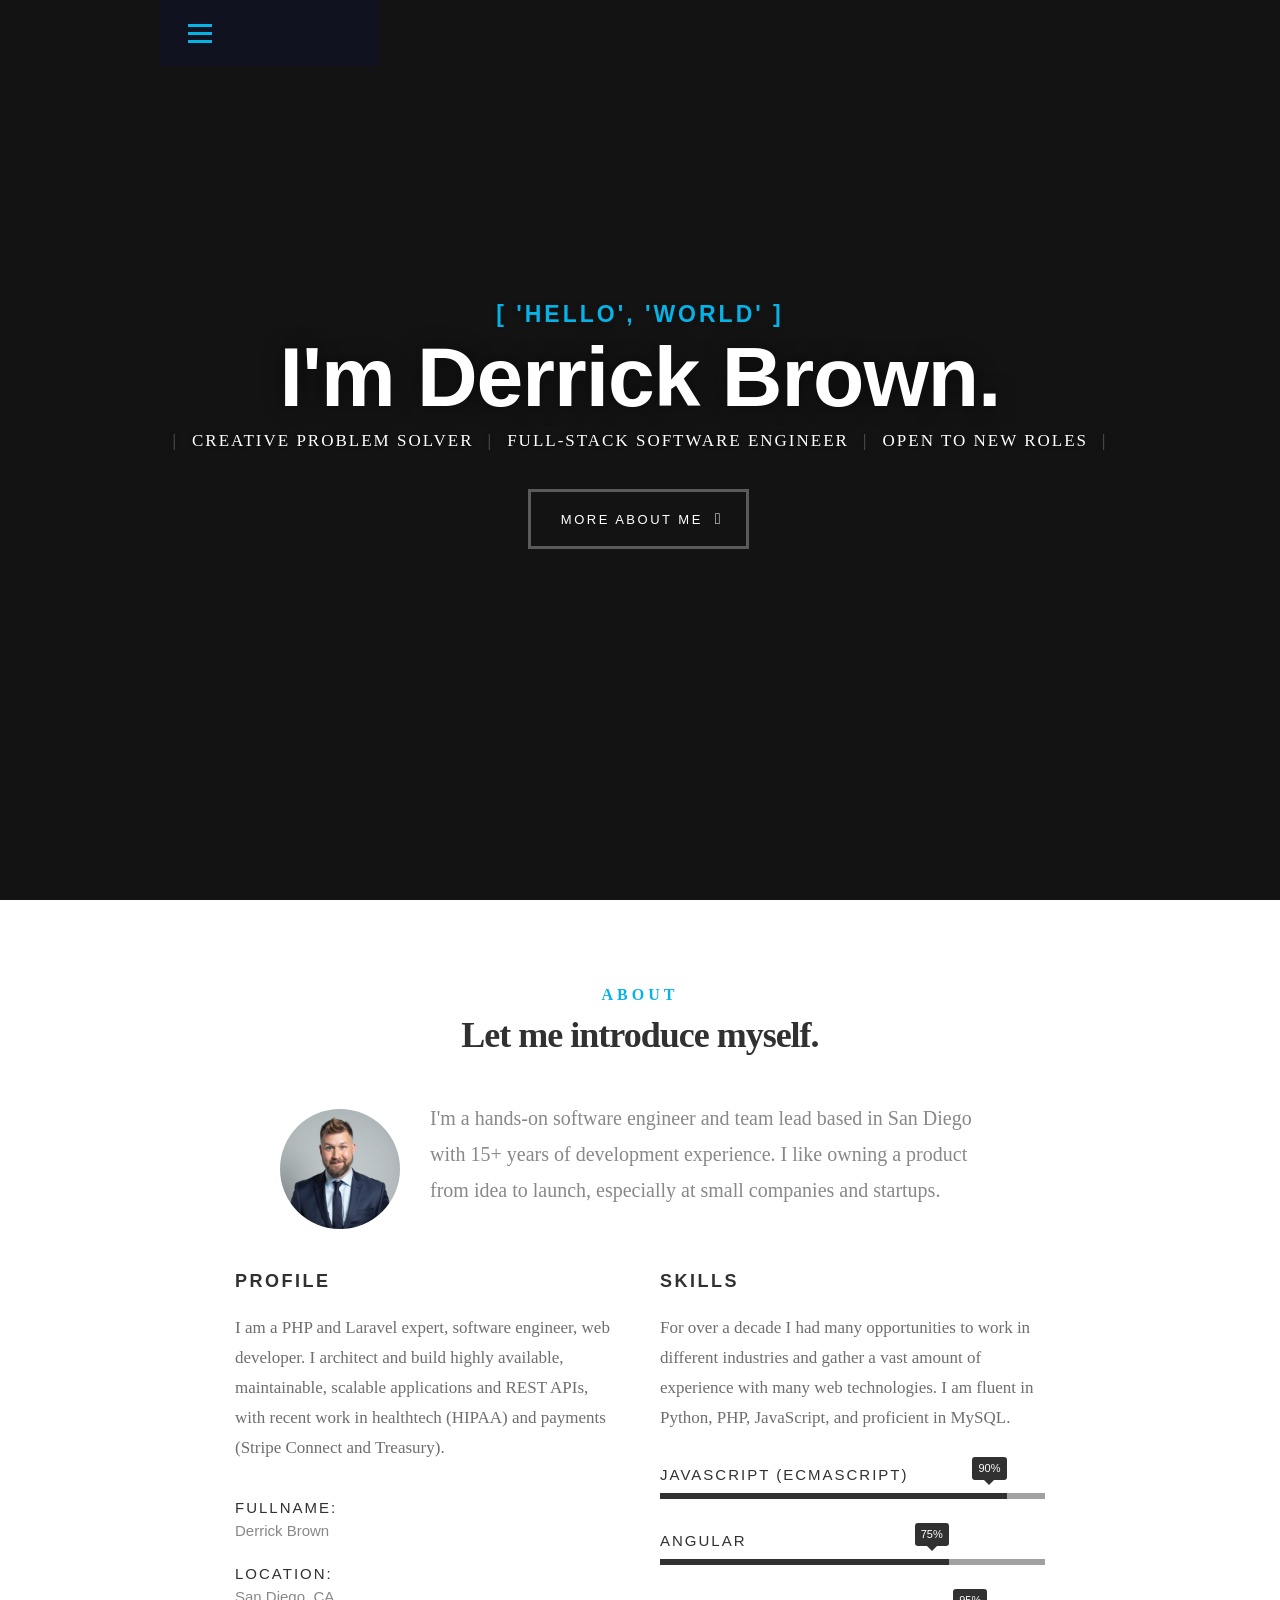
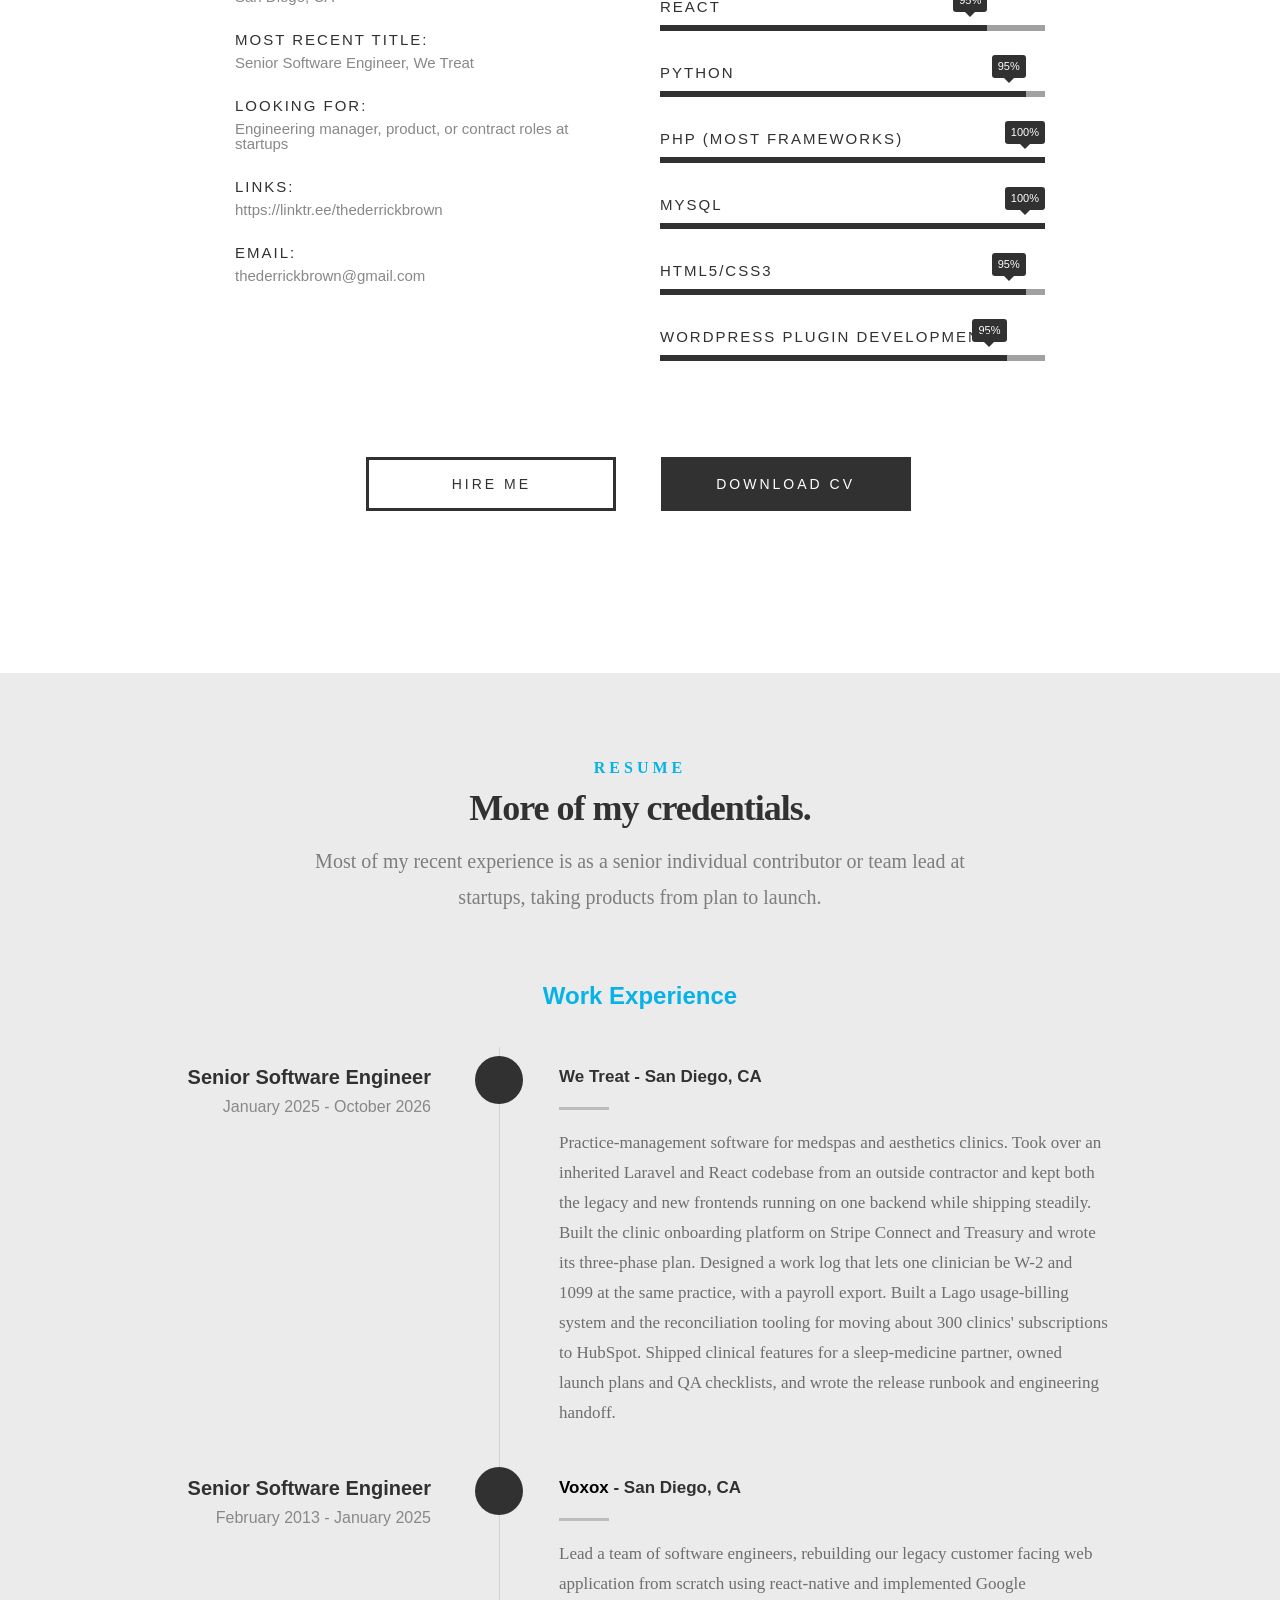
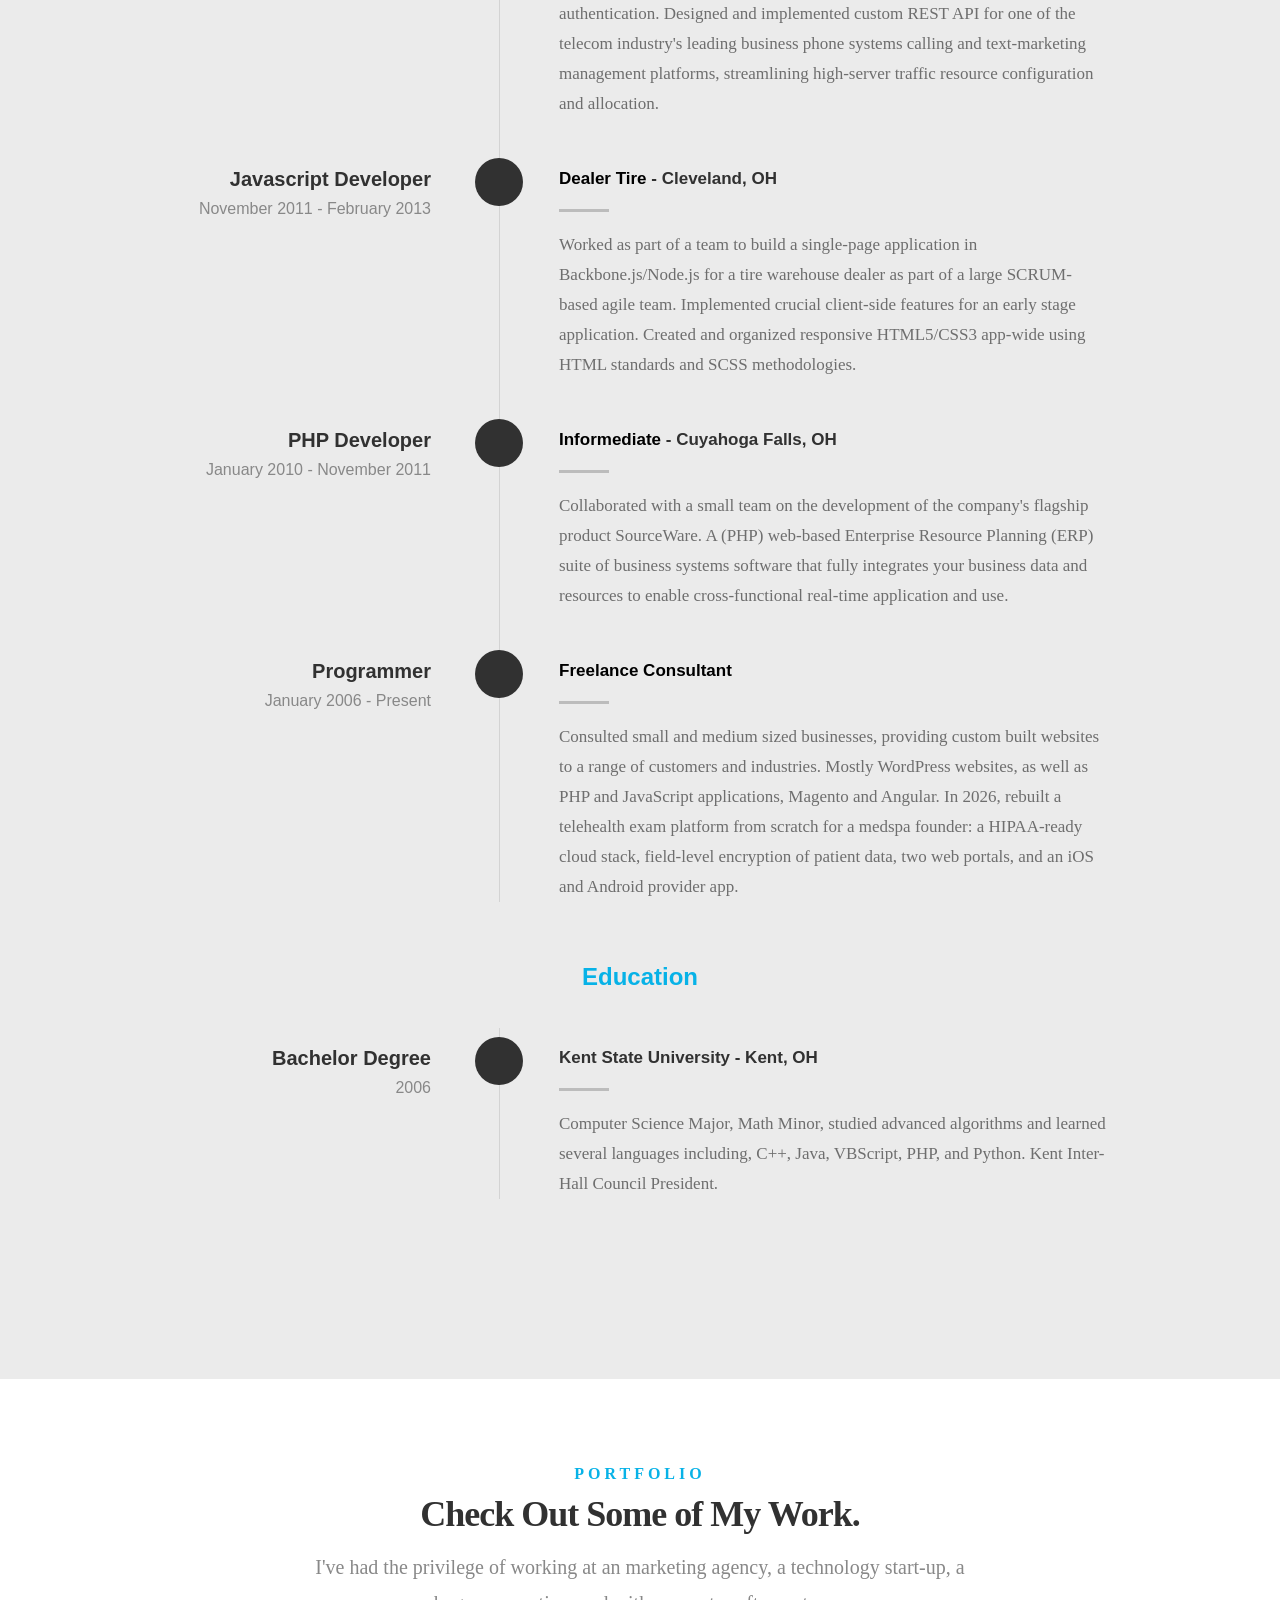
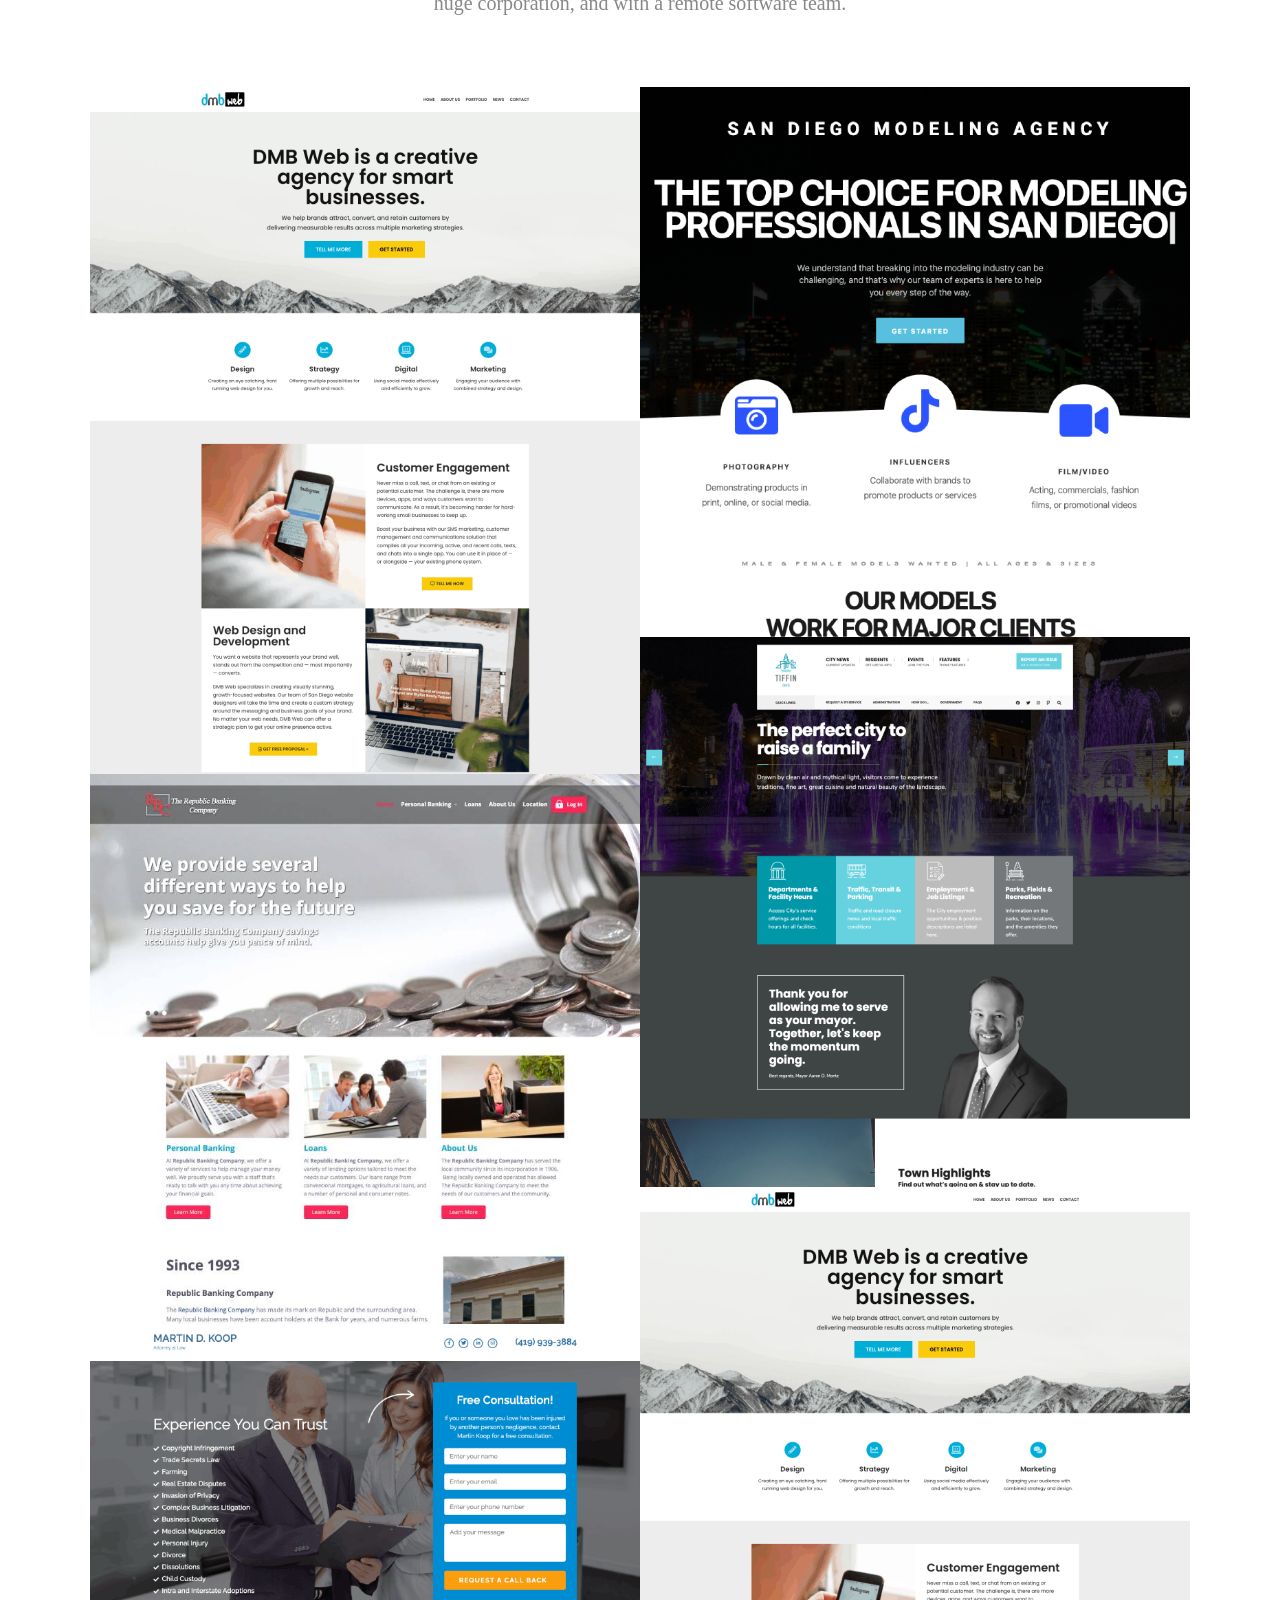
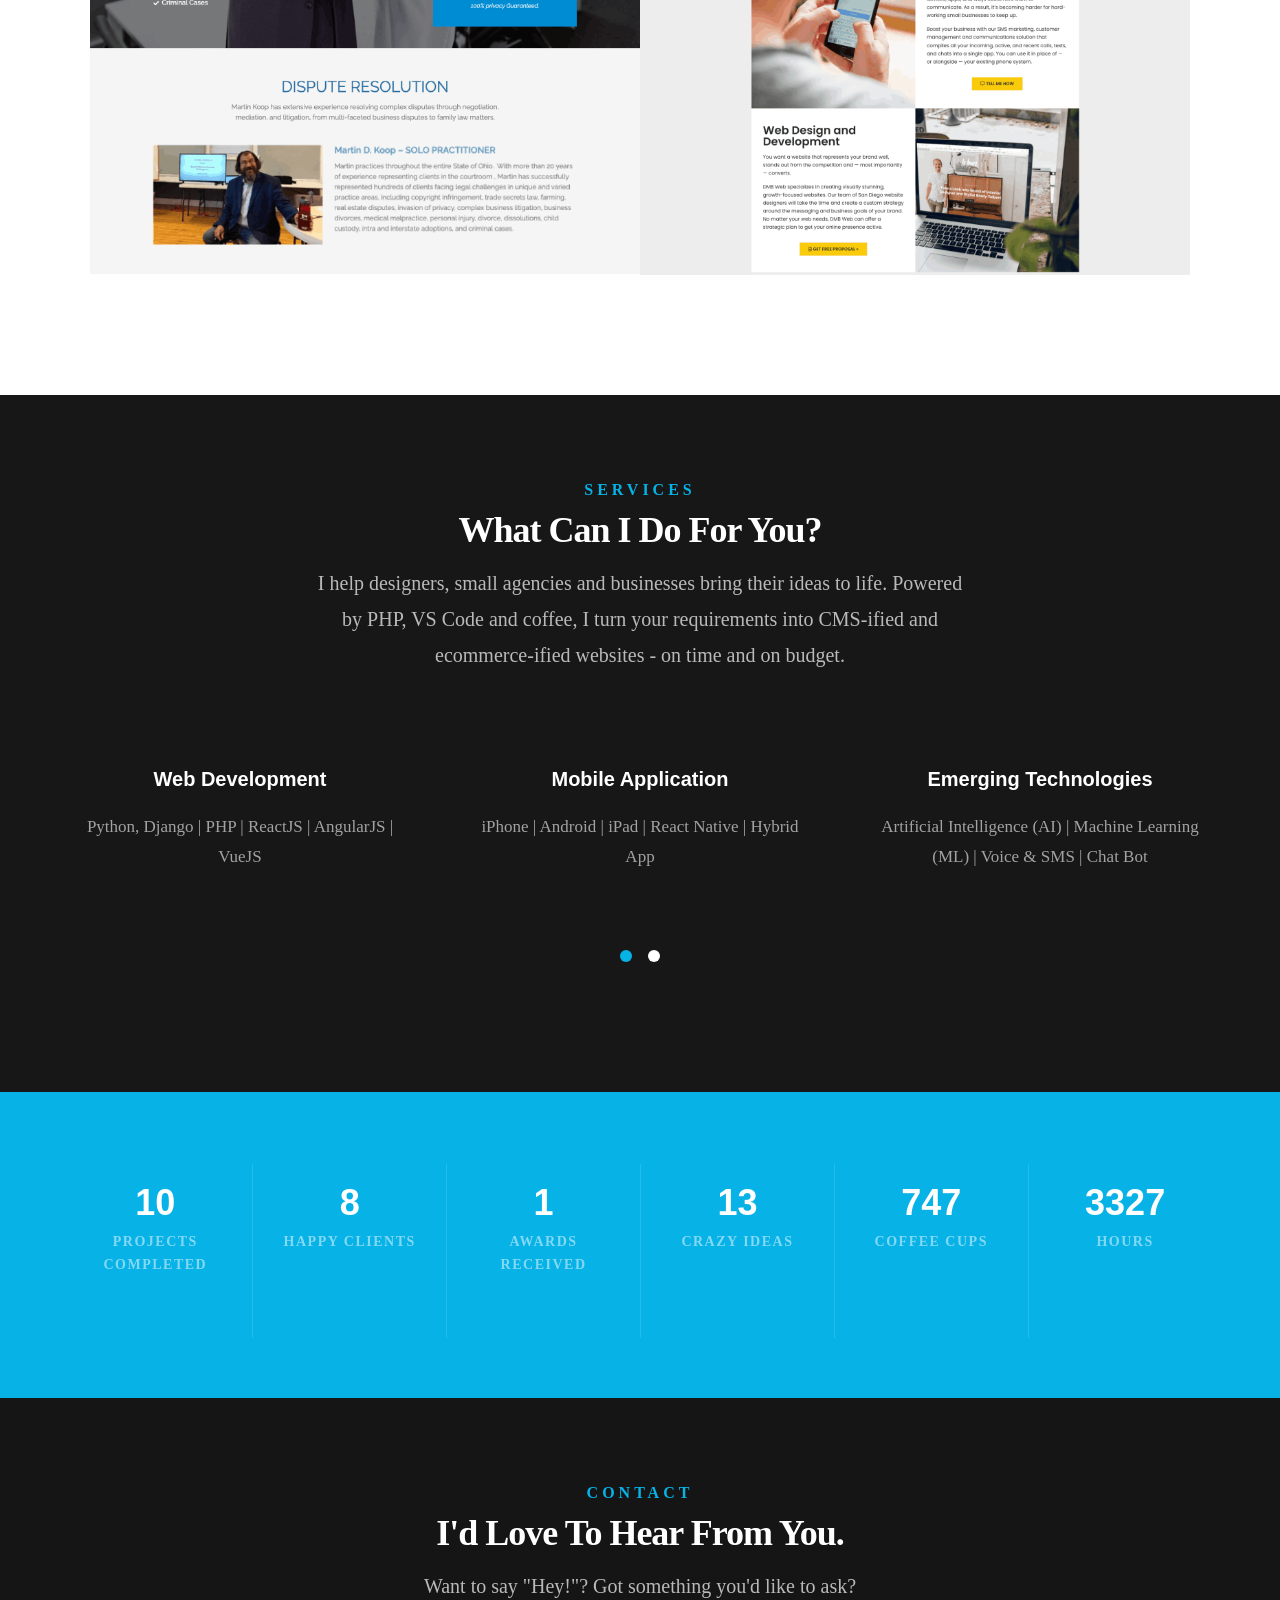
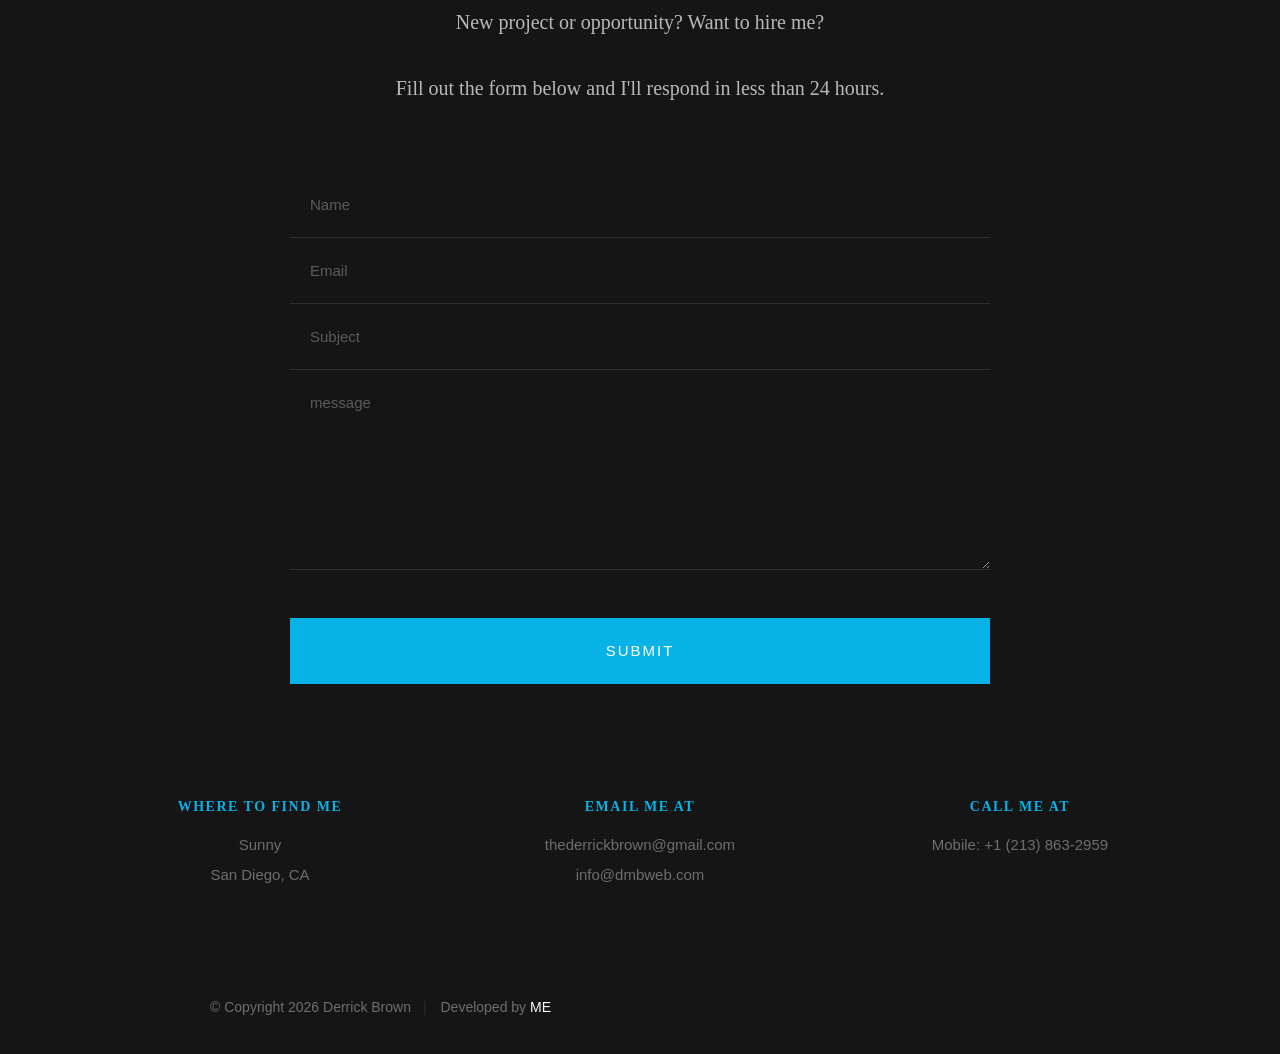
==== commit 5a621868: "Update resume: add We Treat and 2026 contract work, open to new roles, new 2-page CV Co-Authored-By:" ====
--- a/index.html
+++ b/index.html
@@ -15,8 +15,8 @@
    <!--- basic page needs
    ================================================== -->
    <meta charset="utf-8">
-	<title>Derrick Brown | Senior Software Engineer | WeTreat.io</title>
-	<meta name="description" content="Derrick Brown | Senior Software Engineer">  
+	<title>Derrick Brown | Senior Software Engineer | San Diego</title>
+	<meta name="description" content="Derrick Brown, senior software engineer and team lead in San Diego. Open to engineering manager, product, and contract roles at startups.">
 	<meta name="author" content="thederrickbrown">
 
    <!-- mobile specific metas
@@ -80,7 +80,7 @@
 					<p class="intro-position">
 						<span>Creative Problem Solver</span>
 						<span>Full-Stack Software Engineer</span> 
-						<span>wetreat.io</span> 
+						<span>Open to new roles</span>
 					</p>
 					<a class="cta-button button stroke smoothscroll" href="#about" title="">More About Me</a>
 				</div>  
@@ -105,14 +105,14 @@
 				<h1>Let me introduce myself.</h1>
 				<div class="intro-info">
 					<img src="images/profile-pic.png" alt="Profile Picture">
-					<p class="lead">I'm a multi-talented software engineer based in San Diego with 15+ years of development experience, and a passion for solving complex problems and creating meaningful digital products for both business and consumer use.</p>
+					<p class="lead">I'm a hands-on software engineer and team lead based in San Diego with 15+ years of development experience. I like owning a product from idea to launch, especially at small companies and startups.</p>
 				</div>
 			</div>   		
 		</div> <!-- /section-intro -->
 		<div class="row about-content">
 			<div class="col-six tab-full">
 				<h3>Profile</h3>
-				<p>I am a PHP expert, software engineer, web developer. I architect and build highly available, maintainable, scalable applications and REST APIs that are powerful, functional, and easy-to-use.</p>
+				<p>I am a PHP and Laravel expert, software engineer, web developer. I architect and build highly available, maintainable, scalable applications and REST APIs, with recent work in healthtech (HIPAA) and payments (Stripe Connect and Treasury).</p>
 				<ul class="info-list">
 					<li>
 						<strong>Fullname:</strong>
@@ -123,8 +123,12 @@
 						<span>San Diego, CA</span>
 					</li>
 					<li>
-						<strong>Current Job Title:</strong>
-						<span>Senior Software Engineer</span>
+						<strong>Most Recent Title:</strong>
+						<span>Senior Software Engineer, We Treat</span>
+					</li>
+					<li>
+						<strong>Looking For:</strong>
+						<span>Engineering manager, product, or contract roles at startups</span>
 					</li>
 					<li>
 						<strong>Links:</strong>
@@ -199,7 +203,7 @@
 			<div class="col-twelve">
 				<h5>Resume</h5>
 				<h1>More of my credentials.</h1>
-				<p class="lead">Most of my recent experience is as a senior individual contributor or team lead for PHP-based backend services.</p>
+				<p class="lead">Most of my recent experience is as a senior individual contributor or team lead at startups, taking products from plan to launch.</p>
 			</div>   		
 		</div> <!-- /section-intro--> 
 
@@ -215,11 +219,11 @@
 						</div>
 						<div class="timeline-header">
 							<h3>Senior&nbsp;Software&nbsp;Engineer</h3>
-							<p>February 2013 - January 2025</p>
+							<p>January 2025 - October 2026</p>
 						</div>
 						<div class="timeline-content">
-							<h4><a href="https://www.voxox.com">Voxox</a> - San Diego, CA</h4>
-							<p>Lead a team of software engineers, rebuilding our legacy customer facing web application from scratch using react-native and implemented Google authentication. Designed and implemented custom REST API for one of the telecom industry's leading business phone systems calling and text-marketing management platforms, streamlining high-server traffic resource configuration and allocation.</p>
+							<h4>We Treat - San Diego, CA</h4>
+							<p>Practice-management software for medspas and aesthetics clinics. Took over an inherited Laravel and React codebase from an outside contractor and kept both the legacy and new frontends running on one backend while shipping steadily. Built the clinic onboarding platform on Stripe Connect and Treasury and wrote its three-phase plan. Designed a work log that lets one clinician be W-2 and 1099 at the same practice, with a payroll export. Built a Lago usage-billing system and the reconciliation tooling for moving about 300 clinics' subscriptions to HubSpot. Shipped clinical features for a sleep-medicine partner, owned launch plans and QA checklists, and wrote the release runbook and engineering handoff.</p>
 						</div>
 					</div> <!-- /timeline-block -->
 					<div class="timeline-block">
@@ -227,12 +231,12 @@
 							<i class="fa fa-briefcase"></i>
 						</div>
 						<div class="timeline-header">
-							<h3>Javascript&nbsp;Developer</h3>
-							<p>November 2011 - February 2013</p>
+							<h3>Senior&nbsp;Software&nbsp;Engineer</h3>
+							<p>February 2013 - January 2025</p>
 						</div>
 						<div class="timeline-content">
-							<h4><a href="https://www.simpletire.com">Dealer Tire</a> - Cleveland, OH</h4>
-							<p>Worked as part of a team to build a single-page application in Backbone.js/Node.js for a tire warehouse dealer as part of a large SCRUM-based agile team. Implemented crucial client-side features for an early stage application. Created and organized responsive HTML5/CSS3 app-wide using HTML standards and SCSS methodologies.</p>
+							<h4><a href="https://www.voxox.com">Voxox</a> - San Diego, CA</h4>
+							<p>Lead a team of software engineers, rebuilding our legacy customer facing web application from scratch using react-native and implemented Google authentication. Designed and implemented custom REST API for one of the telecom industry's leading business phone systems calling and text-marketing management platforms, streamlining high-server traffic resource configuration and allocation.</p>
 						</div>
 					</div> <!-- /timeline-block -->
 					<div class="timeline-block">
@@ -240,12 +244,12 @@
 							<i class="fa fa-briefcase"></i>
 						</div>
 						<div class="timeline-header">
-							<h3>PHP Developer</h3>
-							<p>January 2010 - November 2011</p>
+							<h3>Javascript&nbsp;Developer</h3>
+							<p>November 2011 - February 2013</p>
 						</div>
 						<div class="timeline-content">
-							<h4><a href="https://www.informediate.com">Informediate</a> - Cuyahoga Falls, OH</h4>
-							<p>Collaborated with a small team on the development of the company's flagship product SourceWare. A (PHP) web-based Enterprise Resource Planning (ERP) suite of business systems software that fully integrates your business data and resources to enable cross-functional real-time application and use.</p>
+							<h4><a href="https://www.simpletire.com">Dealer Tire</a> - Cleveland, OH</h4>
+							<p>Worked as part of a team to build a single-page application in Backbone.js/Node.js for a tire warehouse dealer as part of a large SCRUM-based agile team. Implemented crucial client-side features for an early stage application. Created and organized responsive HTML5/CSS3 app-wide using HTML standards and SCSS methodologies.</p>
 						</div>
 					</div> <!-- /timeline-block -->
 					<div class="timeline-block">
@@ -253,12 +257,25 @@
 							<i class="fa fa-briefcase"></i>
 						</div>
 						<div class="timeline-header">
+							<h3>PHP Developer</h3>
+							<p>January 2010 - November 2011</p>
+						</div>
+						<div class="timeline-content">
+							<h4><a href="https://www.informediate.com">Informediate</a> - Cuyahoga Falls, OH</h4>
+							<p>Collaborated with a small team on the development of the company's flagship product SourceWare. A (PHP) web-based Enterprise Resource Planning (ERP) suite of business systems software that fully integrates your business data and resources to enable cross-functional real-time application and use.</p>
+						</div>
+					</div> <!-- /timeline-block -->
+					<div class="timeline-block">
+						<div class="timeline-ico">
+							<i class="fa fa-briefcase"></i>
+						</div>
+						<div class="timeline-header">
 							<h3>Programmer</h3>
 							<p>January 2006 - Present</p>
 						</div>
 						<div class="timeline-content">
 							<h4><a href="https://www.dmbweb.com">Freelance Consultant</a></h4>
-							<p>Consulted small and medium sized businesses, providing custom built websites to a range of customers and industries.  Mostly WordPress websites, as well as PHP and JavaScript applications, Magento and Angular.</p>
+							<p>Consulted small and medium sized businesses, providing custom built websites to a range of customers and industries.  Mostly WordPress websites, as well as PHP and JavaScript applications, Magento and Angular. In 2026, rebuilt a telehealth exam platform from scratch for a medspa founder: a HIPAA-ready cloud stack, field-level encryption of patient data, two web portals, and an iOS and Android provider app.</p>
 						</div>
 					</div> <!-- /timeline-block -->
 				</div> <!-- /timeline-wrap -->   			
@@ -534,24 +551,6 @@
 	</section> <!-- /portfolio --> 
 
 
-	<!-- CTA Section
-   ================================================== -->
-   <!-- 
-	<section id="cta" class="grey-section">
-		<div class="row cta-content">
-			<div class="col-twelve section-ads">  
-					<h2 class="h01"><a href="http://www.voxox.com?derrickbrown">Derrick Recommends VOXOX.</a></h2>
-					<p class="lead">Looking for way to communicate with your customers? Try <a href="http://www.voxox.com?derrickbrown"><span>VOXOX</span></a>.
-					Get <span>$50 off</span> when you sign up with the promocode <span>derrickbrown</span>. 	
-					</p>
-					<div class="action">
-					<a class="button button-primary large" href="http://www.voxox.com?derrickbrown">Sign Up Now</a>
-				</div>		     	
-			</div>
-		</div>
-	</section> 
-    -->
-
 	<!-- services Section
    ================================================== -->
 	<section id="services">
@@ -847,7 +846,7 @@
 
    			<h5>Call Me At</h5>
 
-   			<p>Mobile: +1 (213) 863-2959<br>Fax: +1 (213) 863-2959</p>
+   			<p>Mobile: +1 (213) 863-2959</p>
 
    		</div>
    		
@@ -876,7 +875,7 @@
 
       	<div class="col-six tab-full">
 	      	<div class="copyright">
-		        	<span>&copy; Copyright 2024 Derrick Brown</span> 
+		        	<span>&copy; Copyright 2026 Derrick Brown</span> 
 		        	<span>Developed by <a href="http://www.dmbweb.com/">ME</a></span>	         	
 		         </div>		                  
 	      	</div>
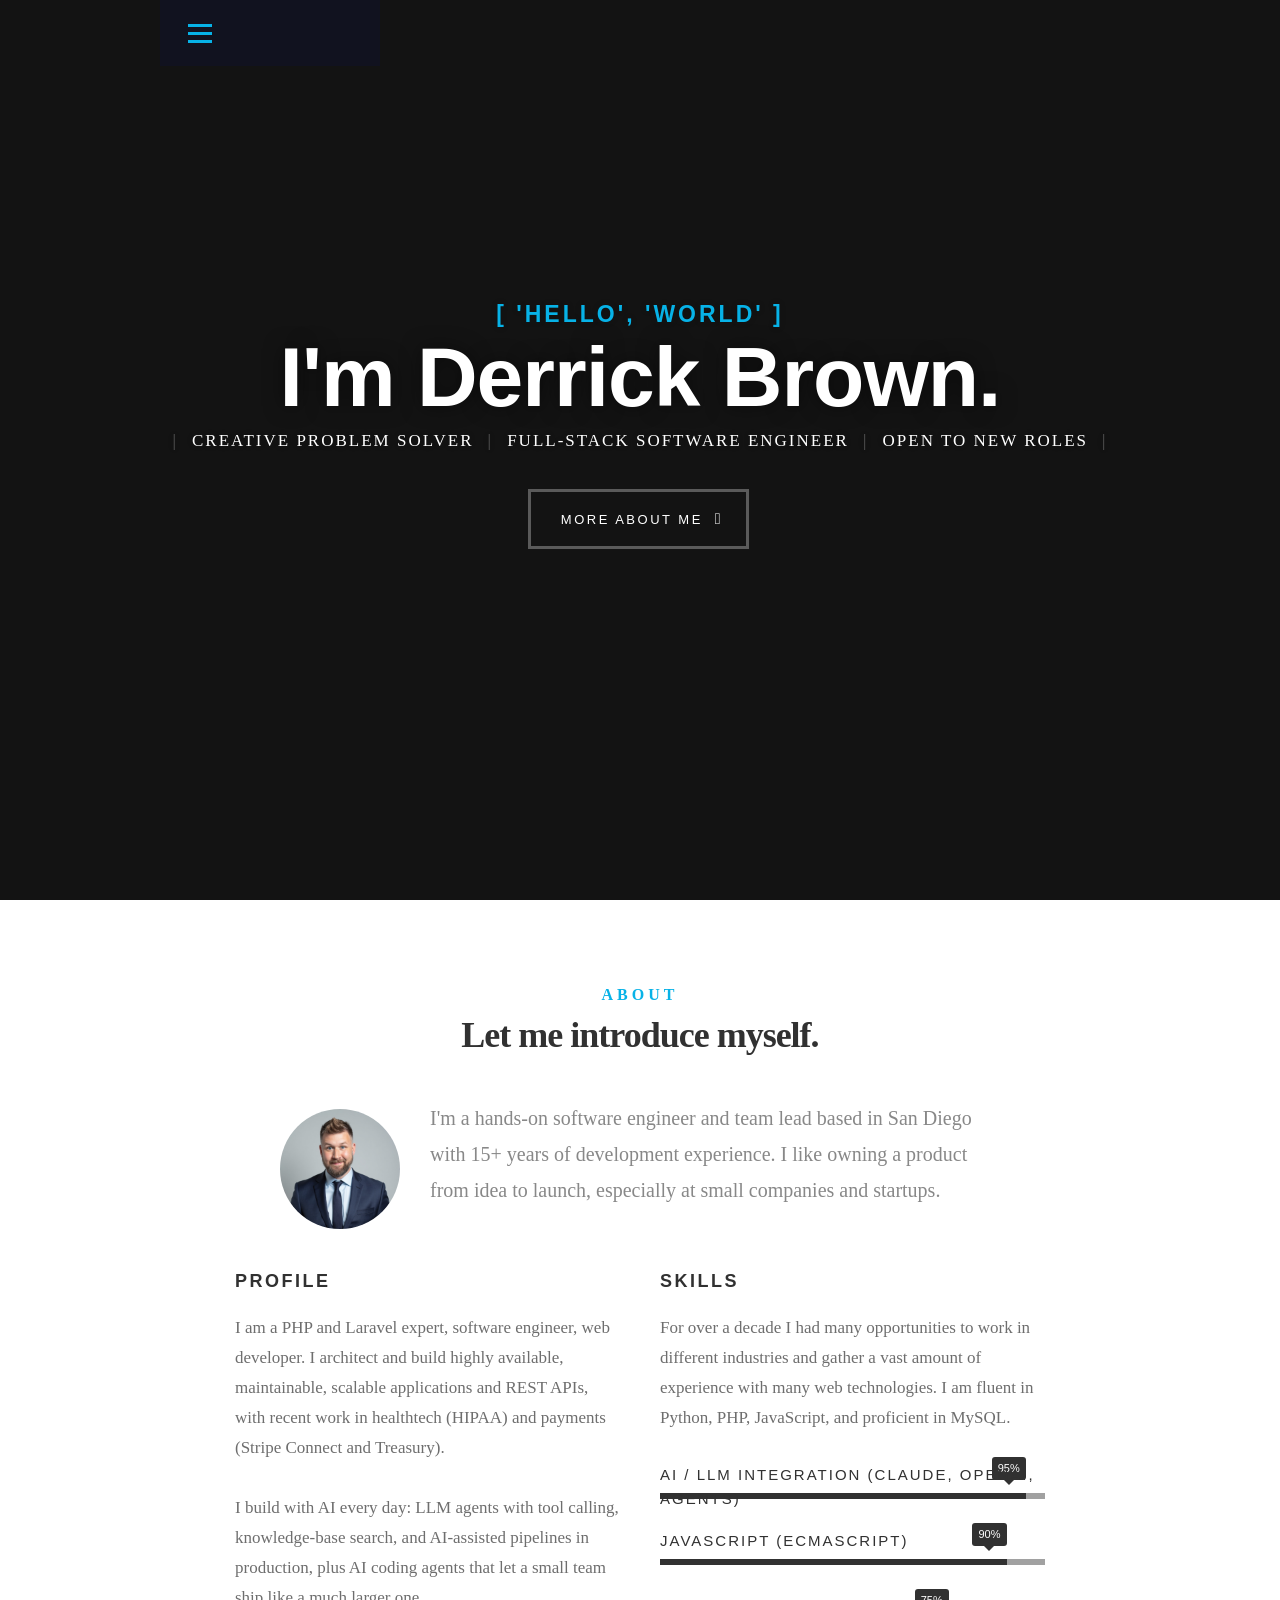
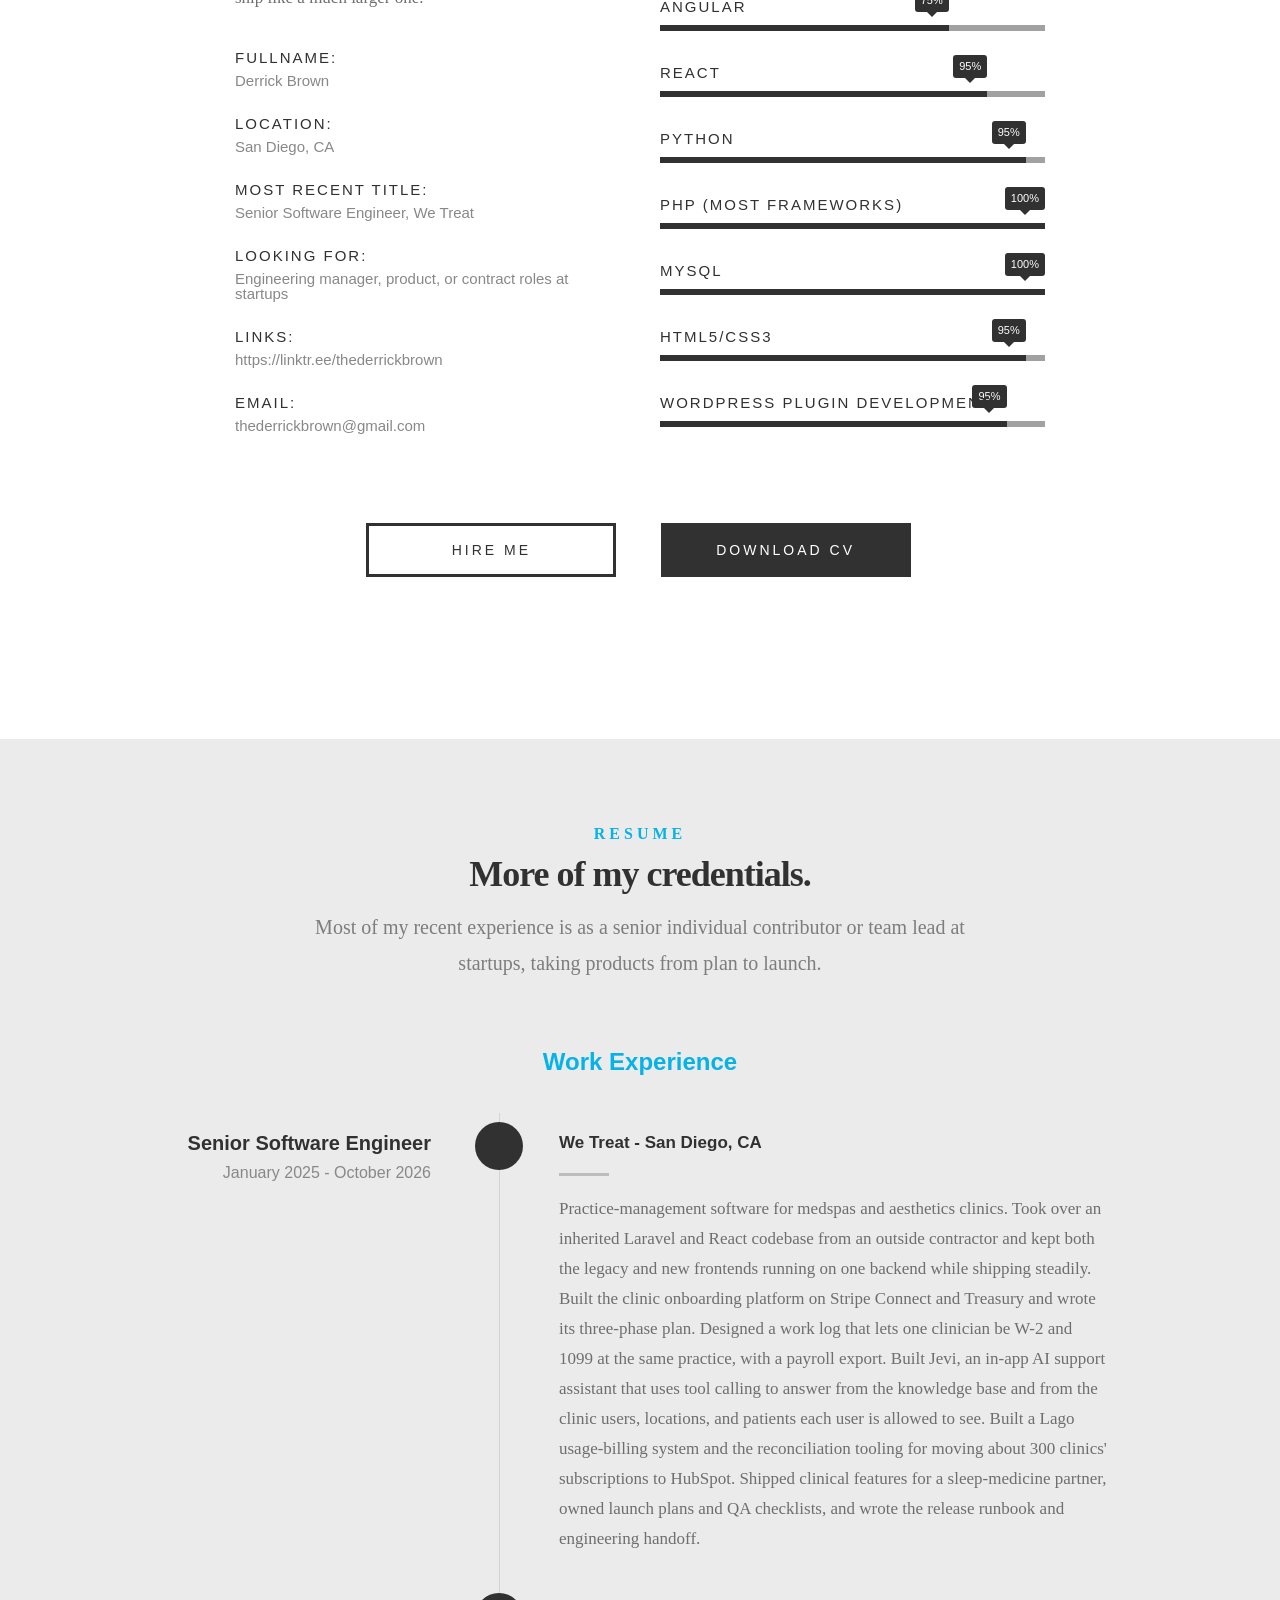
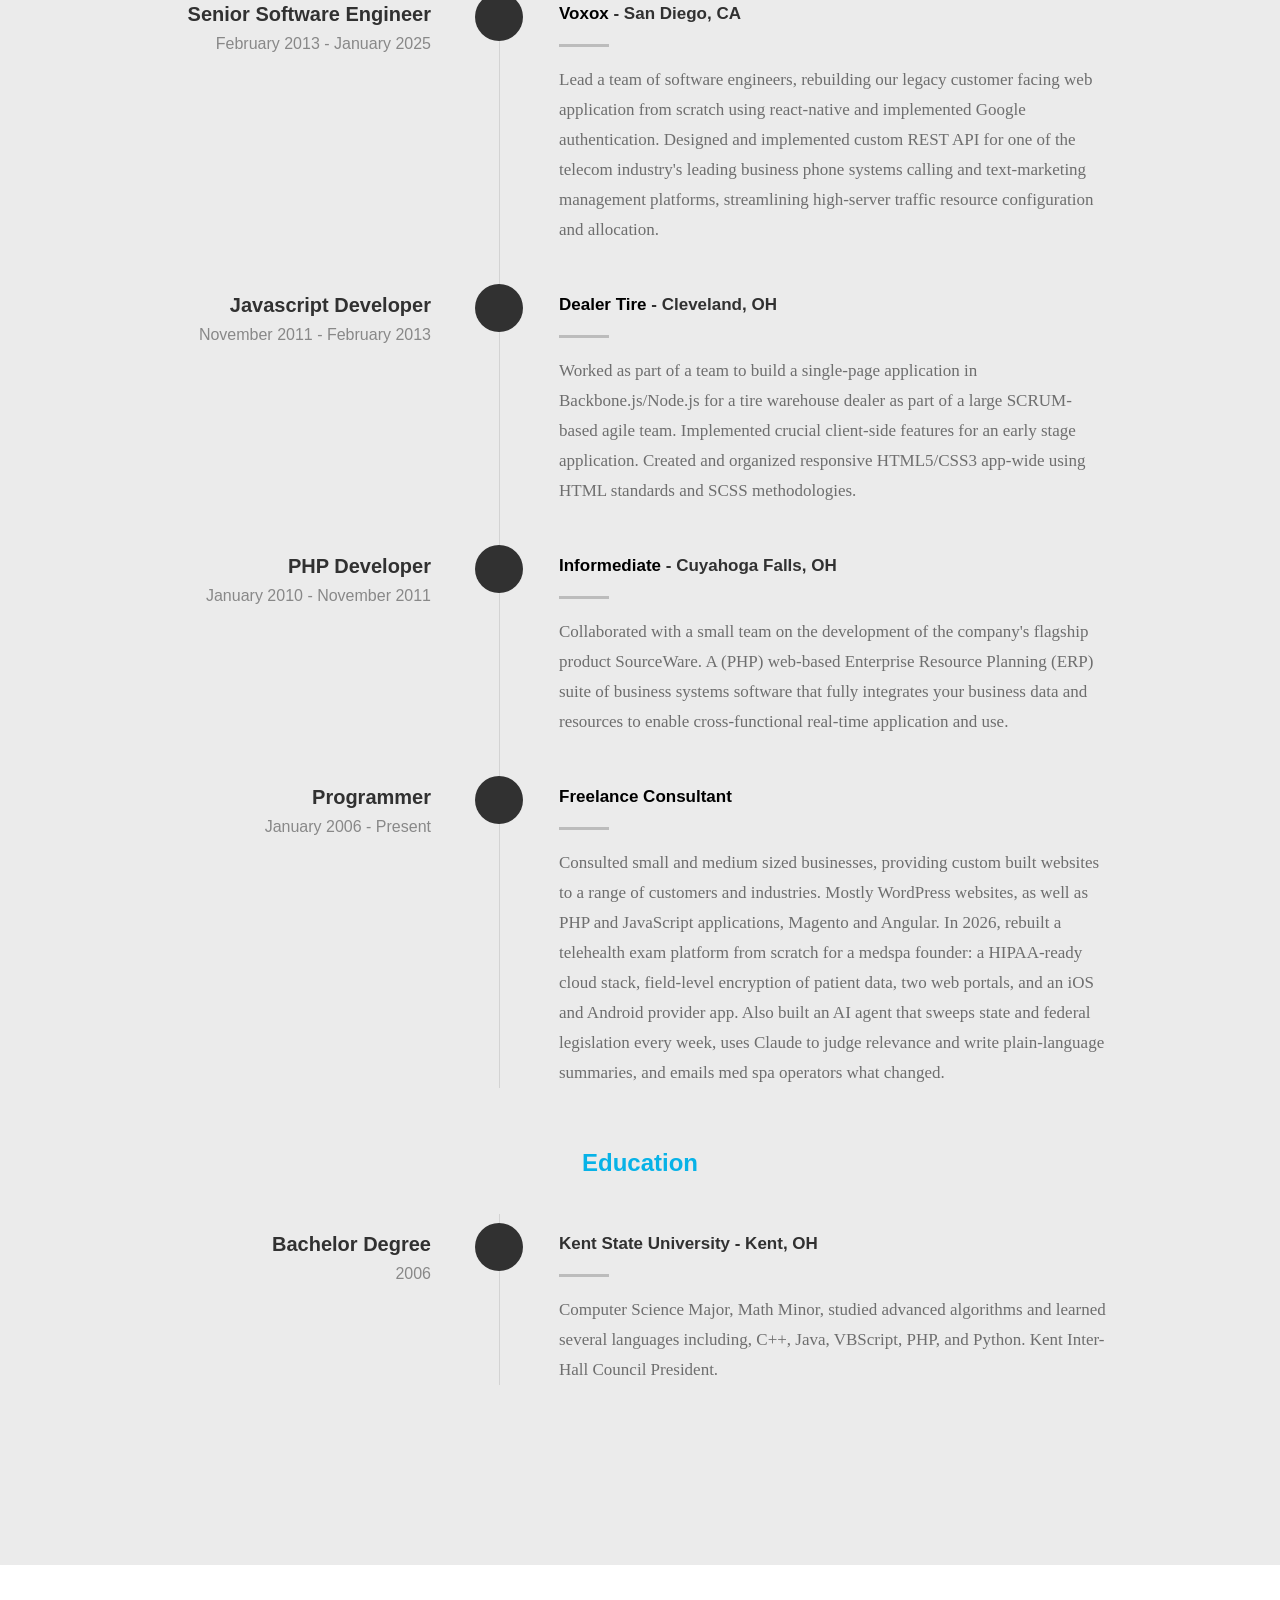
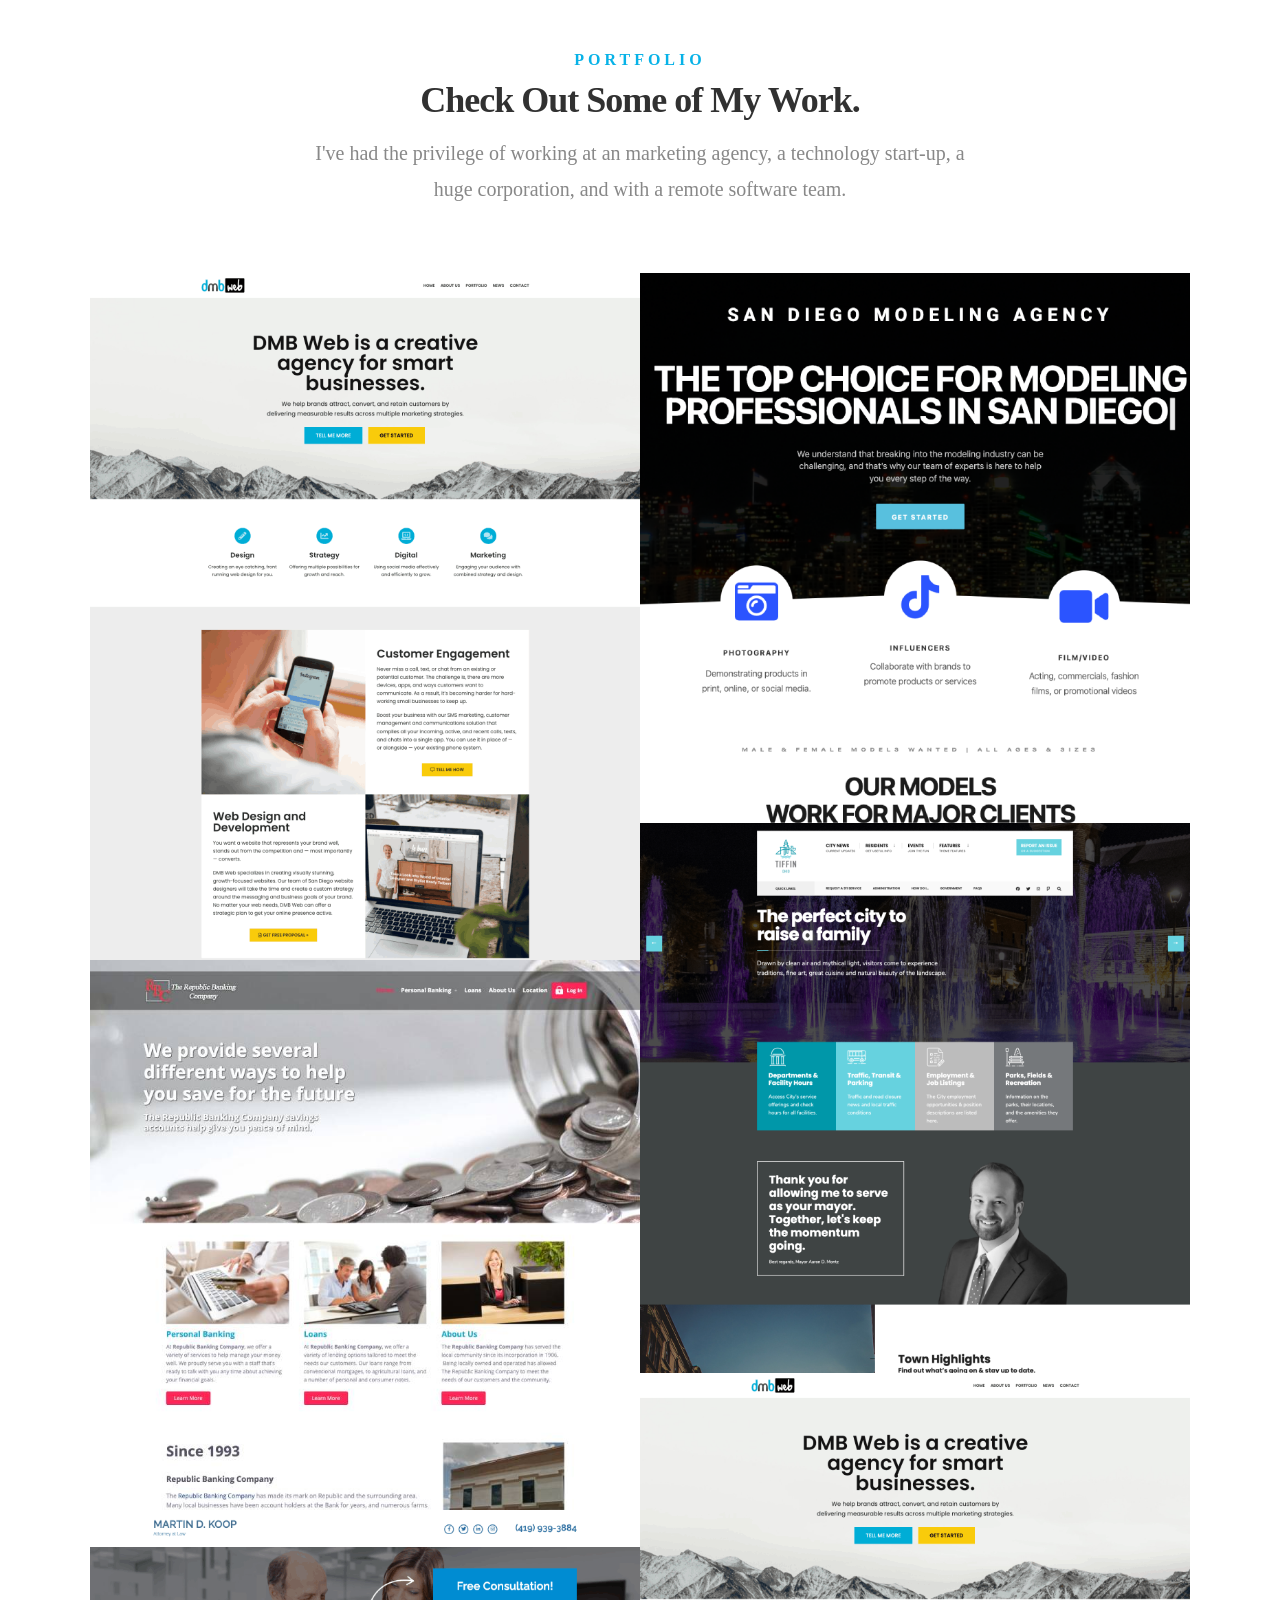
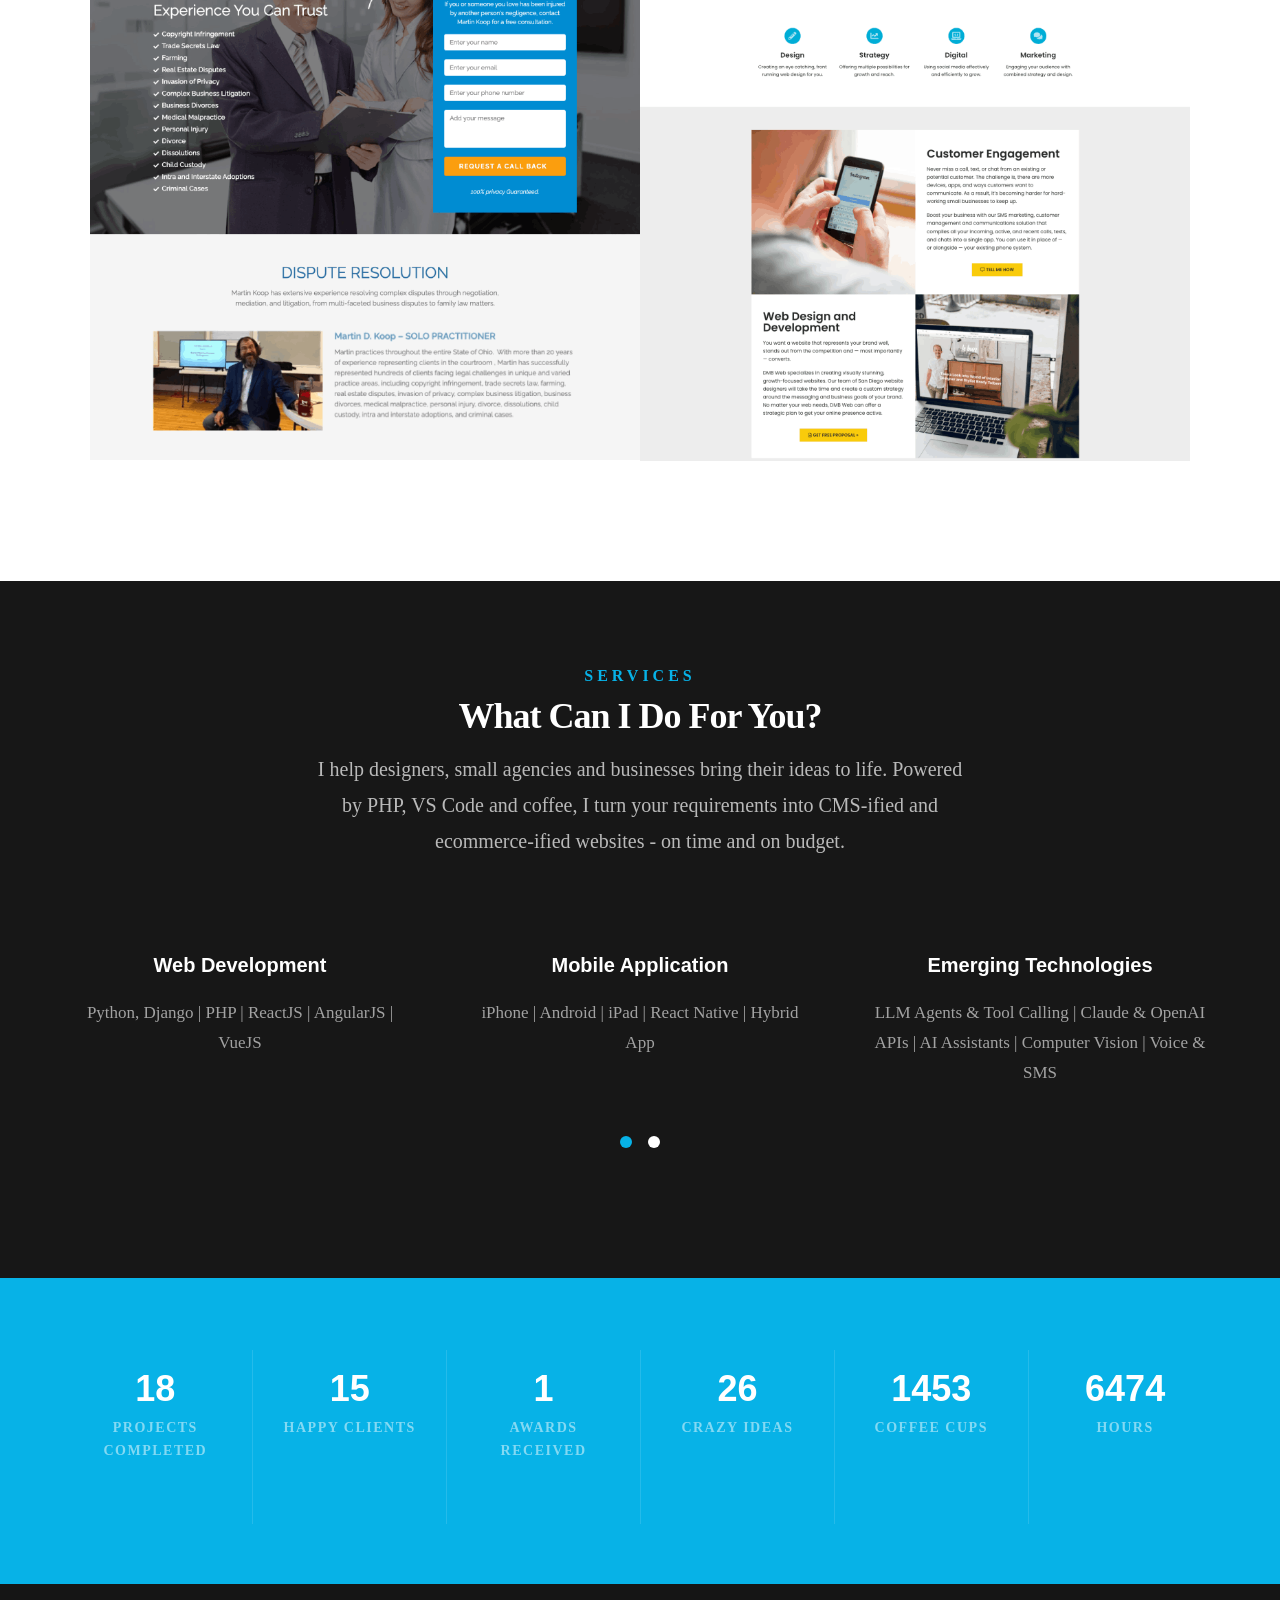
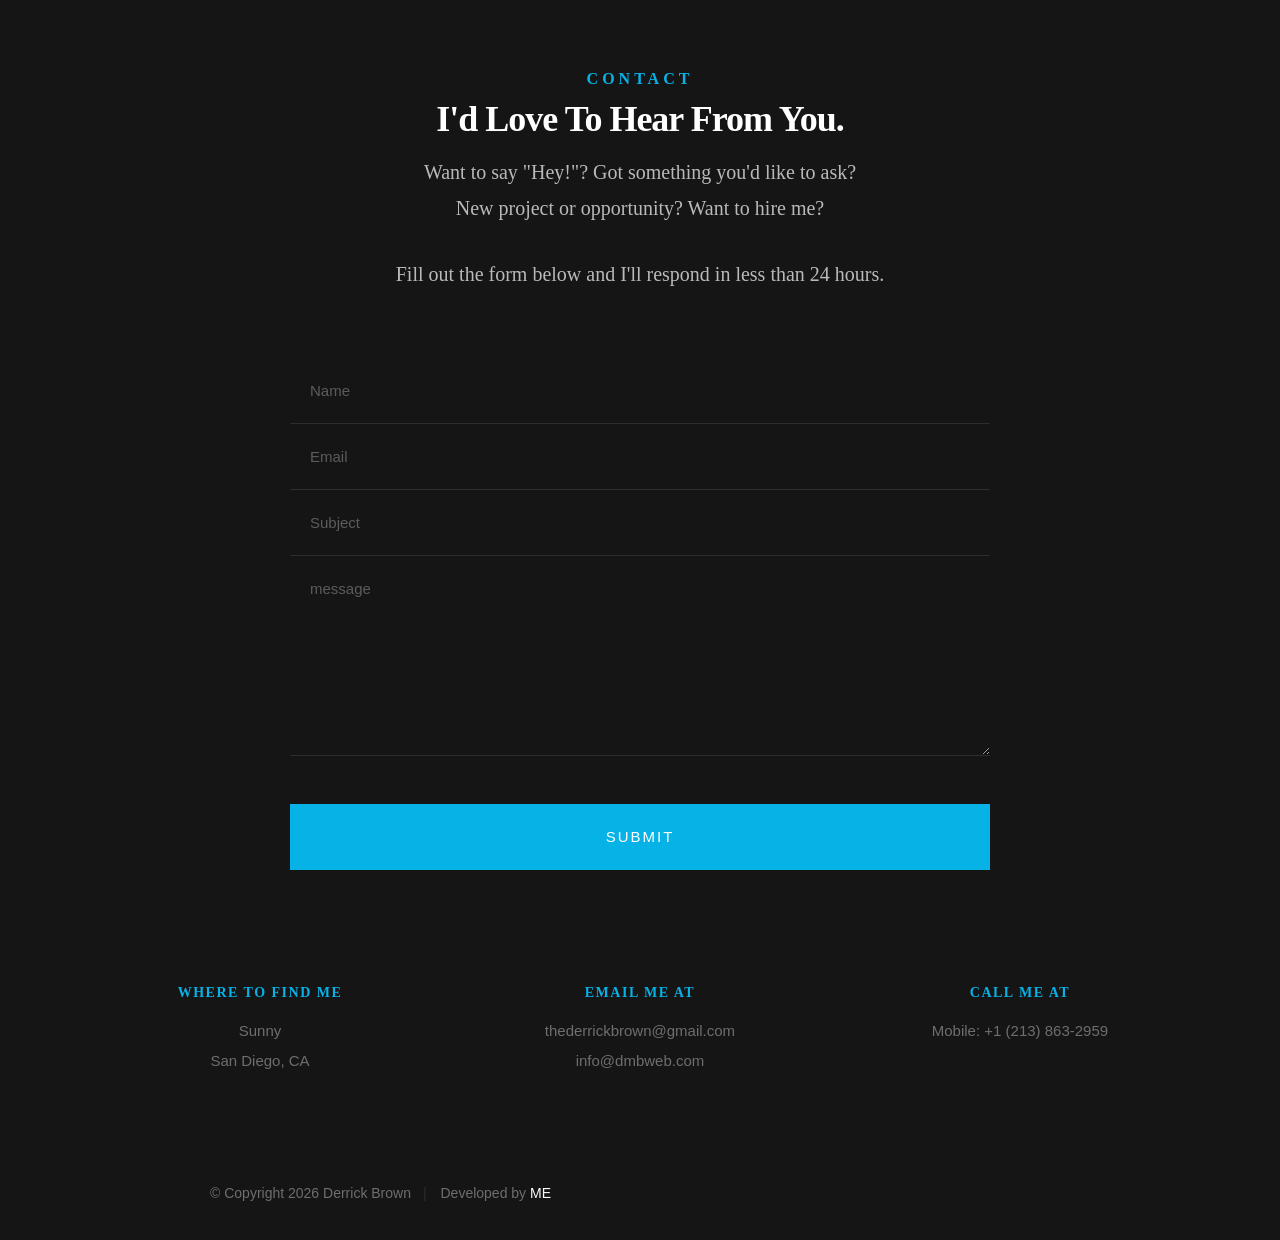
==== commit 2e74c54b: "Add AI expertise to site and CV Co-Authored-By: Claude Opus 5.5 <noreply@anthropic.com>" ====
--- a/index.html
+++ b/index.html
@@ -113,6 +113,7 @@
 			<div class="col-six tab-full">
 				<h3>Profile</h3>
 				<p>I am a PHP and Laravel expert, software engineer, web developer. I architect and build highly available, maintainable, scalable applications and REST APIs, with recent work in healthtech (HIPAA) and payments (Stripe Connect and Treasury).</p>
+				<p>I build with AI every day: LLM agents with tool calling, knowledge-base search, and AI-assisted pipelines in production, plus AI coding agents that let a small team ship like a much larger one.</p>
 				<ul class="info-list">
 					<li>
 						<strong>Fullname:</strong>
@@ -144,6 +145,10 @@
 				<h3>Skills</h3>
 				<p>For over a decade I had many opportunities to work in different industries and gather a vast amount of experience with many web technologies. I am fluent in Python, PHP, JavaScript, and proficient in MySQL.</p>
 				<ul id="skills" class="skill-bars">
+					<li>
+						<div class="progress percent95"><span>95%</span></div>
+						<strong>AI / LLM Integration (Claude, OpenAI, Agents)</strong>
+					</li>
 					<li>
 						<div class="progress percent90"><span>90%</span></div>
 						<strong>JavaScript (ECMAScript)</strong>
@@ -223,7 +228,7 @@
 						</div>
 						<div class="timeline-content">
 							<h4>We Treat - San Diego, CA</h4>
-							<p>Practice-management software for medspas and aesthetics clinics. Took over an inherited Laravel and React codebase from an outside contractor and kept both the legacy and new frontends running on one backend while shipping steadily. Built the clinic onboarding platform on Stripe Connect and Treasury and wrote its three-phase plan. Designed a work log that lets one clinician be W-2 and 1099 at the same practice, with a payroll export. Built a Lago usage-billing system and the reconciliation tooling for moving about 300 clinics' subscriptions to HubSpot. Shipped clinical features for a sleep-medicine partner, owned launch plans and QA checklists, and wrote the release runbook and engineering handoff.</p>
+							<p>Practice-management software for medspas and aesthetics clinics. Took over an inherited Laravel and React codebase from an outside contractor and kept both the legacy and new frontends running on one backend while shipping steadily. Built the clinic onboarding platform on Stripe Connect and Treasury and wrote its three-phase plan. Designed a work log that lets one clinician be W-2 and 1099 at the same practice, with a payroll export. Built Jevi, an in-app AI support assistant that uses tool calling to answer from the knowledge base and from the clinic users, locations, and patients each user is allowed to see. Built a Lago usage-billing system and the reconciliation tooling for moving about 300 clinics' subscriptions to HubSpot. Shipped clinical features for a sleep-medicine partner, owned launch plans and QA checklists, and wrote the release runbook and engineering handoff.</p>
 						</div>
 					</div> <!-- /timeline-block -->
 					<div class="timeline-block">
@@ -275,7 +280,7 @@
 						</div>
 						<div class="timeline-content">
 							<h4><a href="https://www.dmbweb.com">Freelance Consultant</a></h4>
-							<p>Consulted small and medium sized businesses, providing custom built websites to a range of customers and industries.  Mostly WordPress websites, as well as PHP and JavaScript applications, Magento and Angular. In 2026, rebuilt a telehealth exam platform from scratch for a medspa founder: a HIPAA-ready cloud stack, field-level encryption of patient data, two web portals, and an iOS and Android provider app.</p>
+							<p>Consulted small and medium sized businesses, providing custom built websites to a range of customers and industries.  Mostly WordPress websites, as well as PHP and JavaScript applications, Magento and Angular. In 2026, rebuilt a telehealth exam platform from scratch for a medspa founder: a HIPAA-ready cloud stack, field-level encryption of patient data, two web portals, and an iOS and Android provider app. Also built an AI agent that sweeps state and federal legislation every week, uses Claude to judge relevance and write plain-language summaries, and emails med spa operators what changed.</p>
 						</div>
 					</div> <!-- /timeline-block -->
 				</div> <!-- /timeline-wrap -->   			
@@ -600,7 +605,7 @@
 					<div class="service-content">
 						<h3>Emerging Technologies</h3>
 						<p class="desc">
-							Artificial Intelligence (AI) | Machine Learning (ML) | Voice & SMS | Chat Bot
+							LLM Agents & Tool Calling | Claude & OpenAI APIs | AI Assistants | Computer Vision | Voice & SMS
 						</p> 
 					</div>                
 				</div> <!-- /service -->
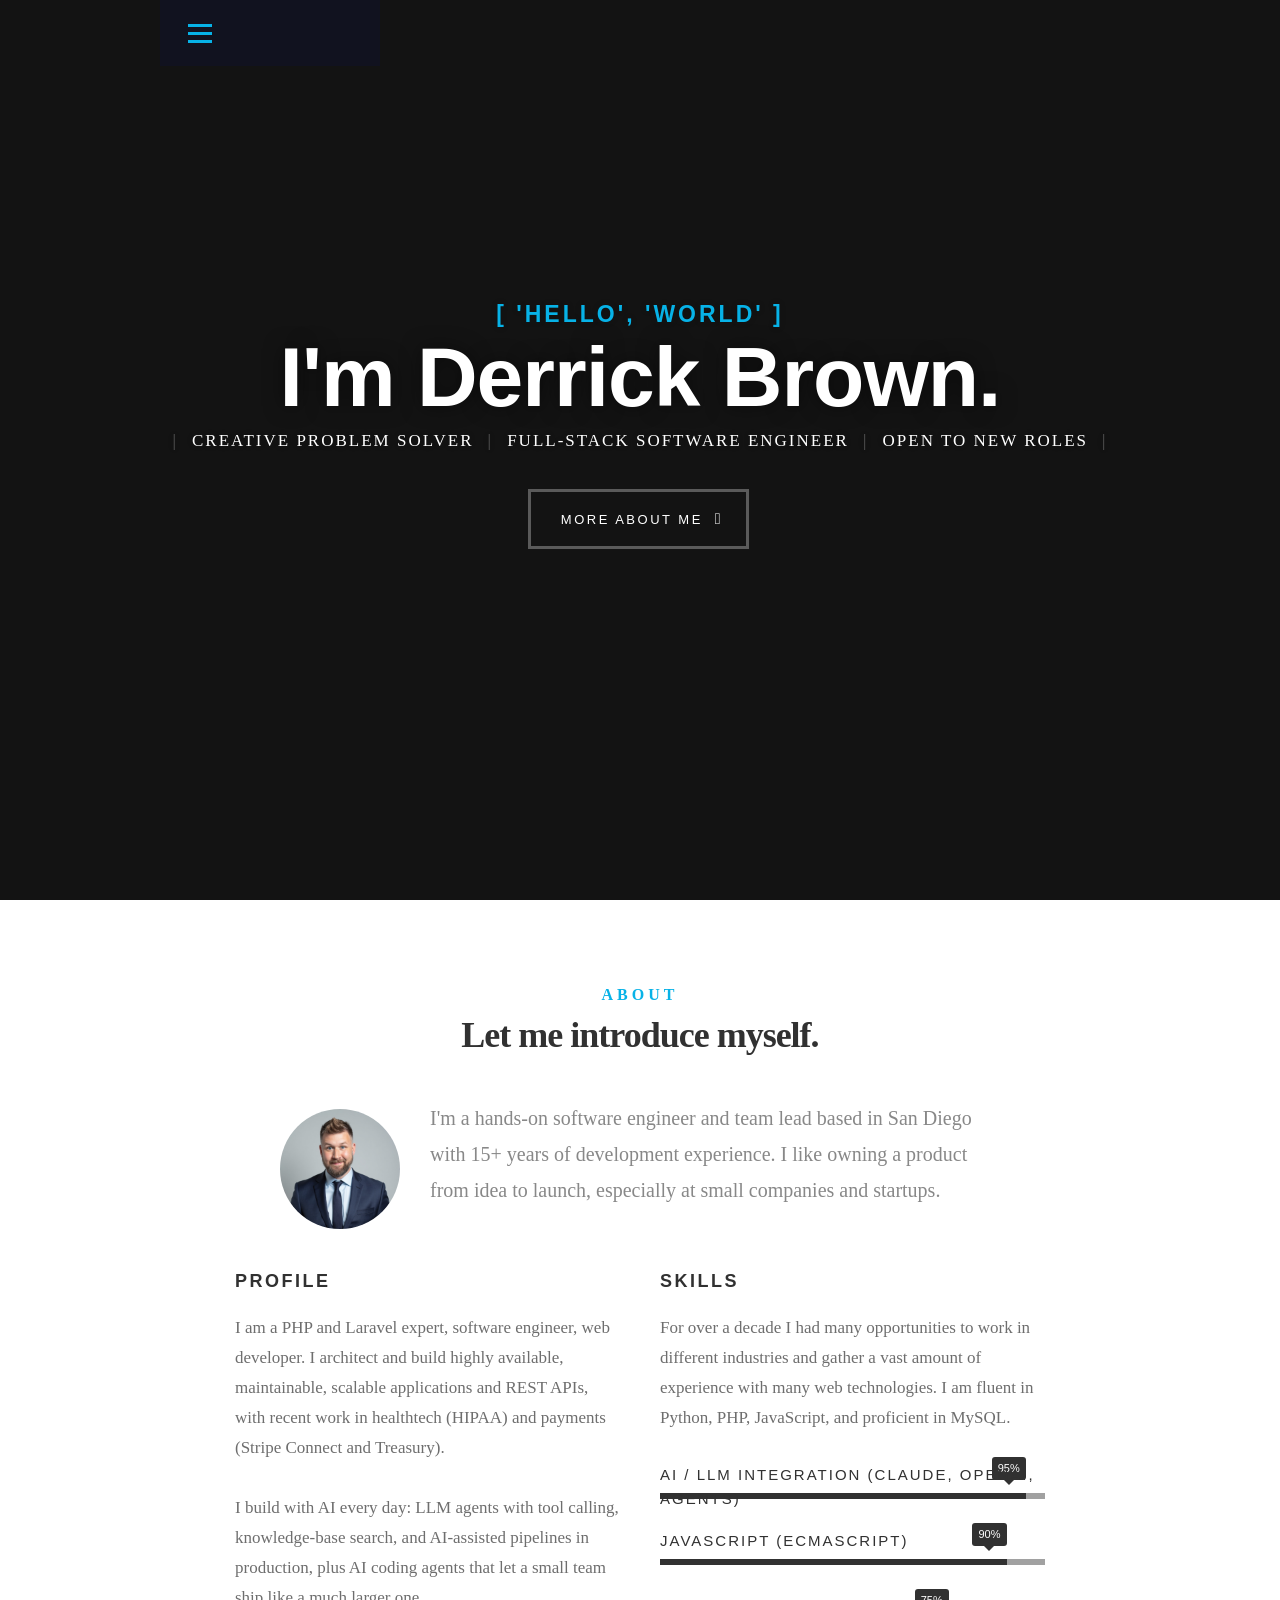
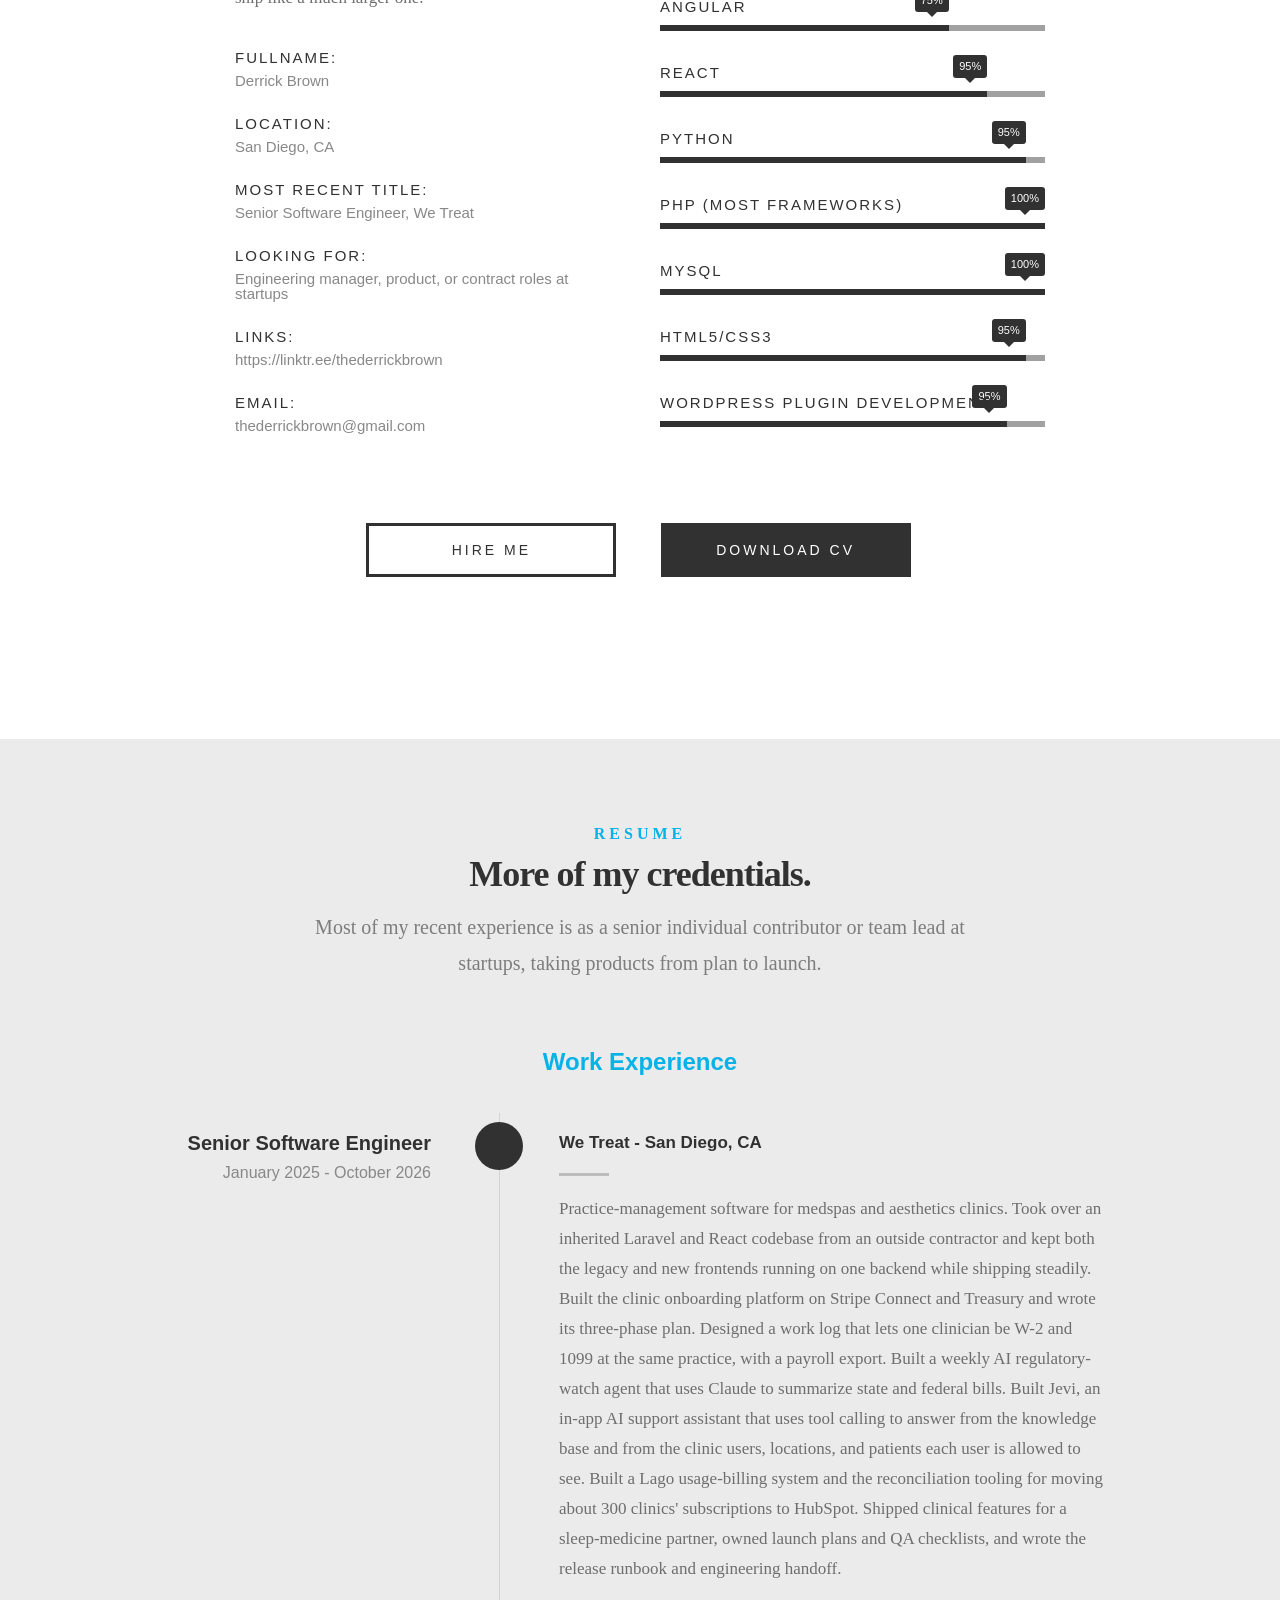
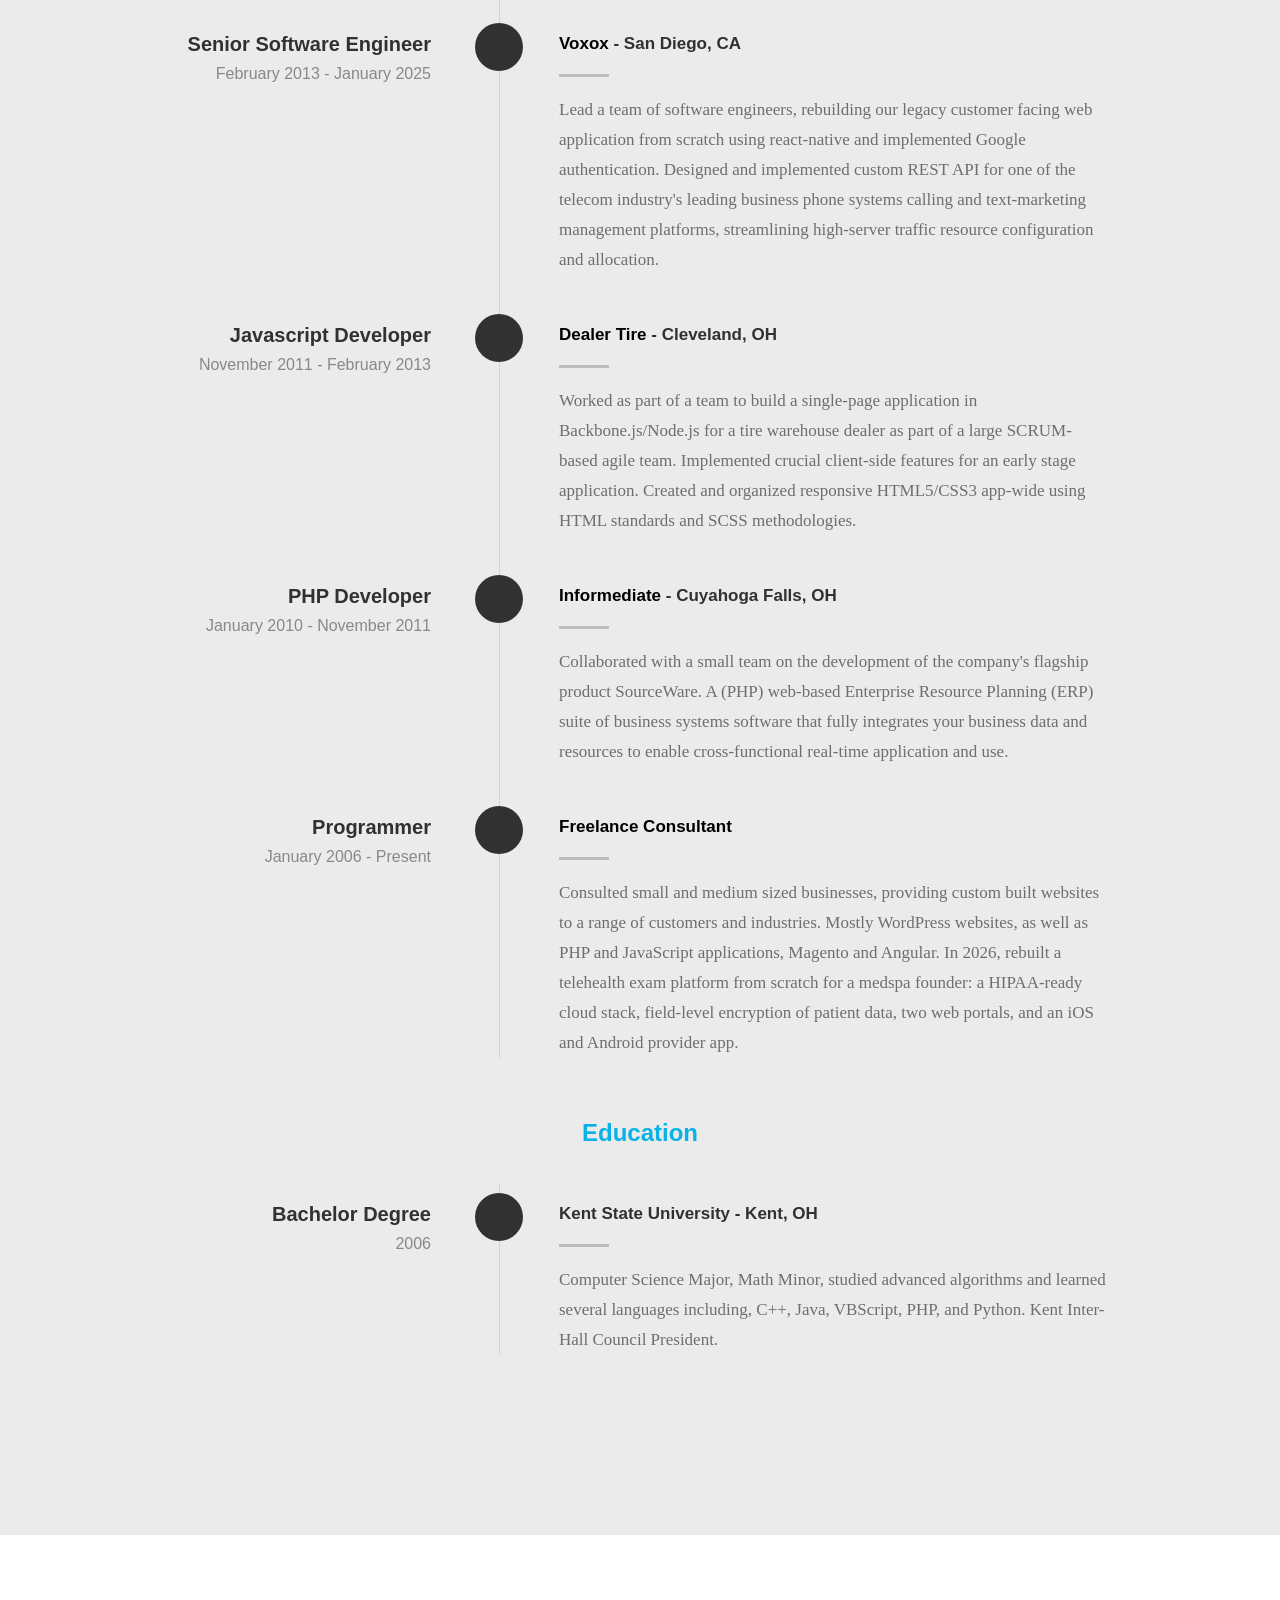
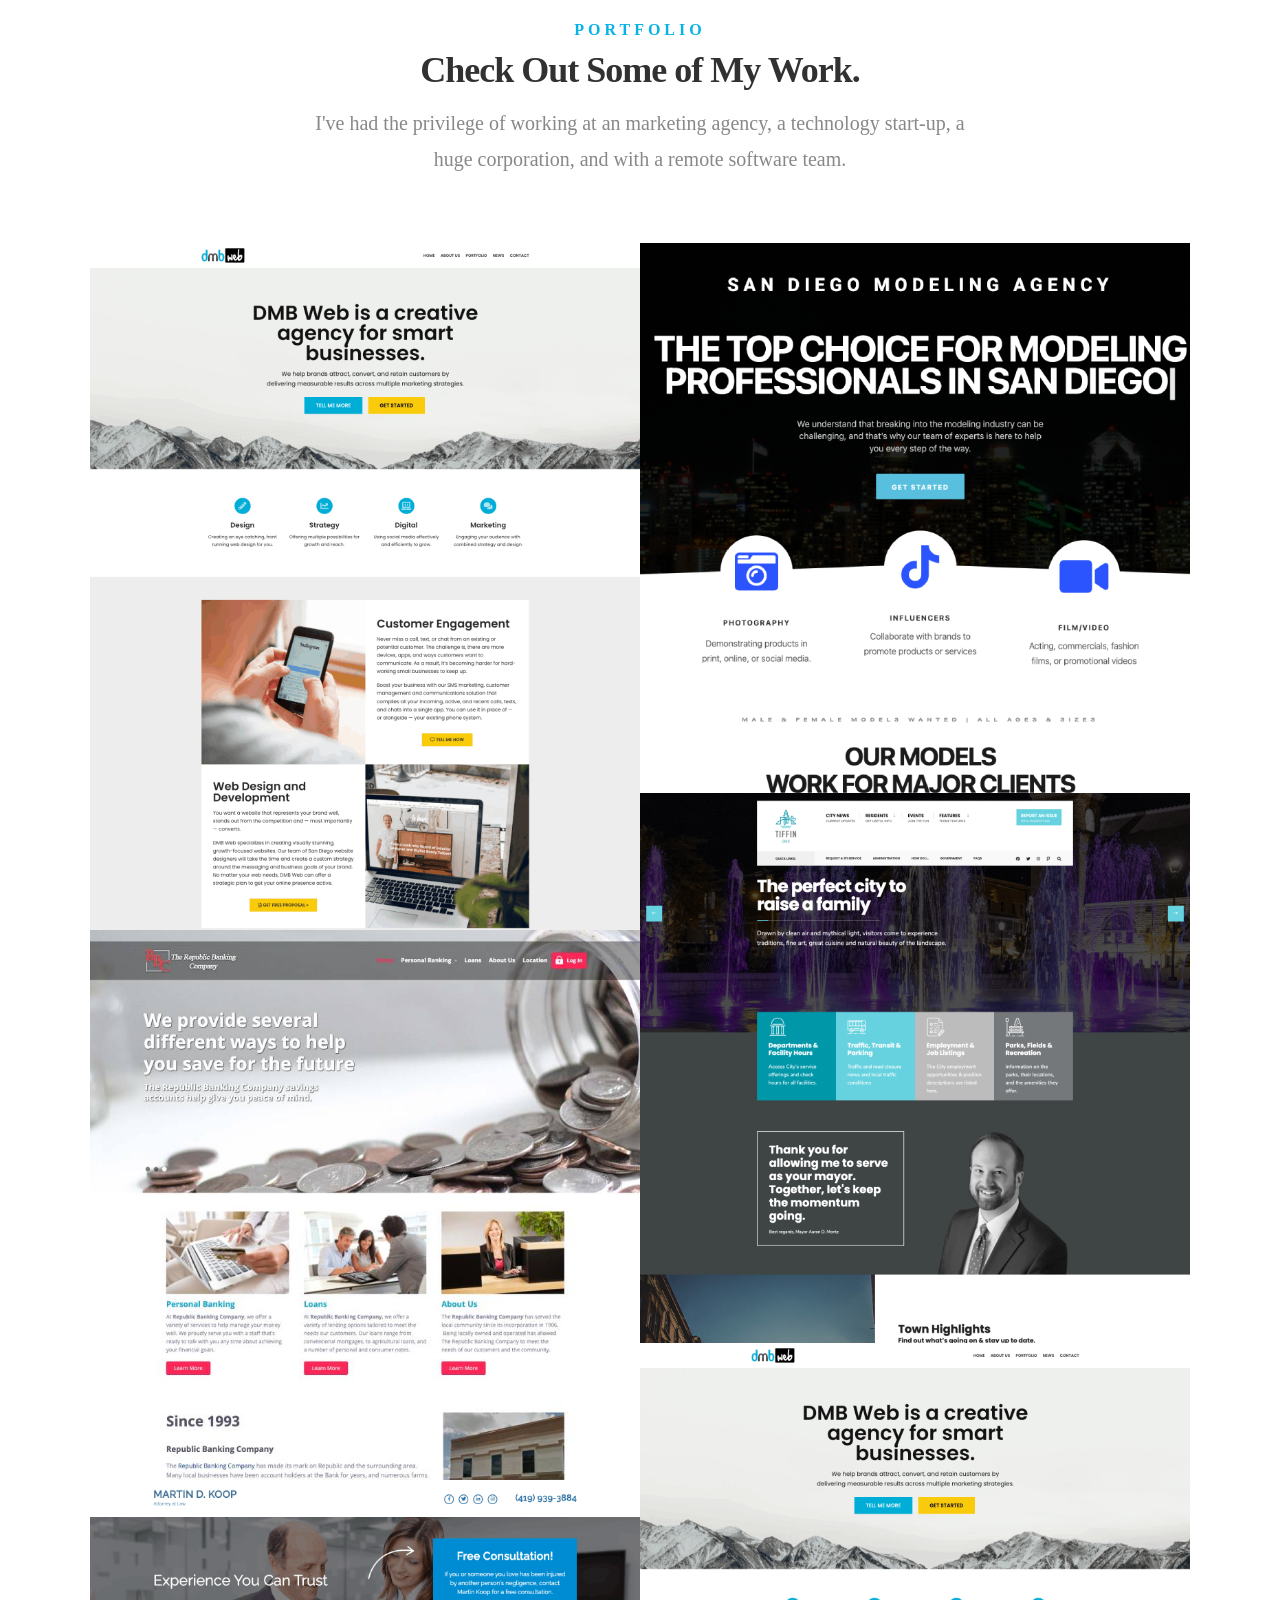
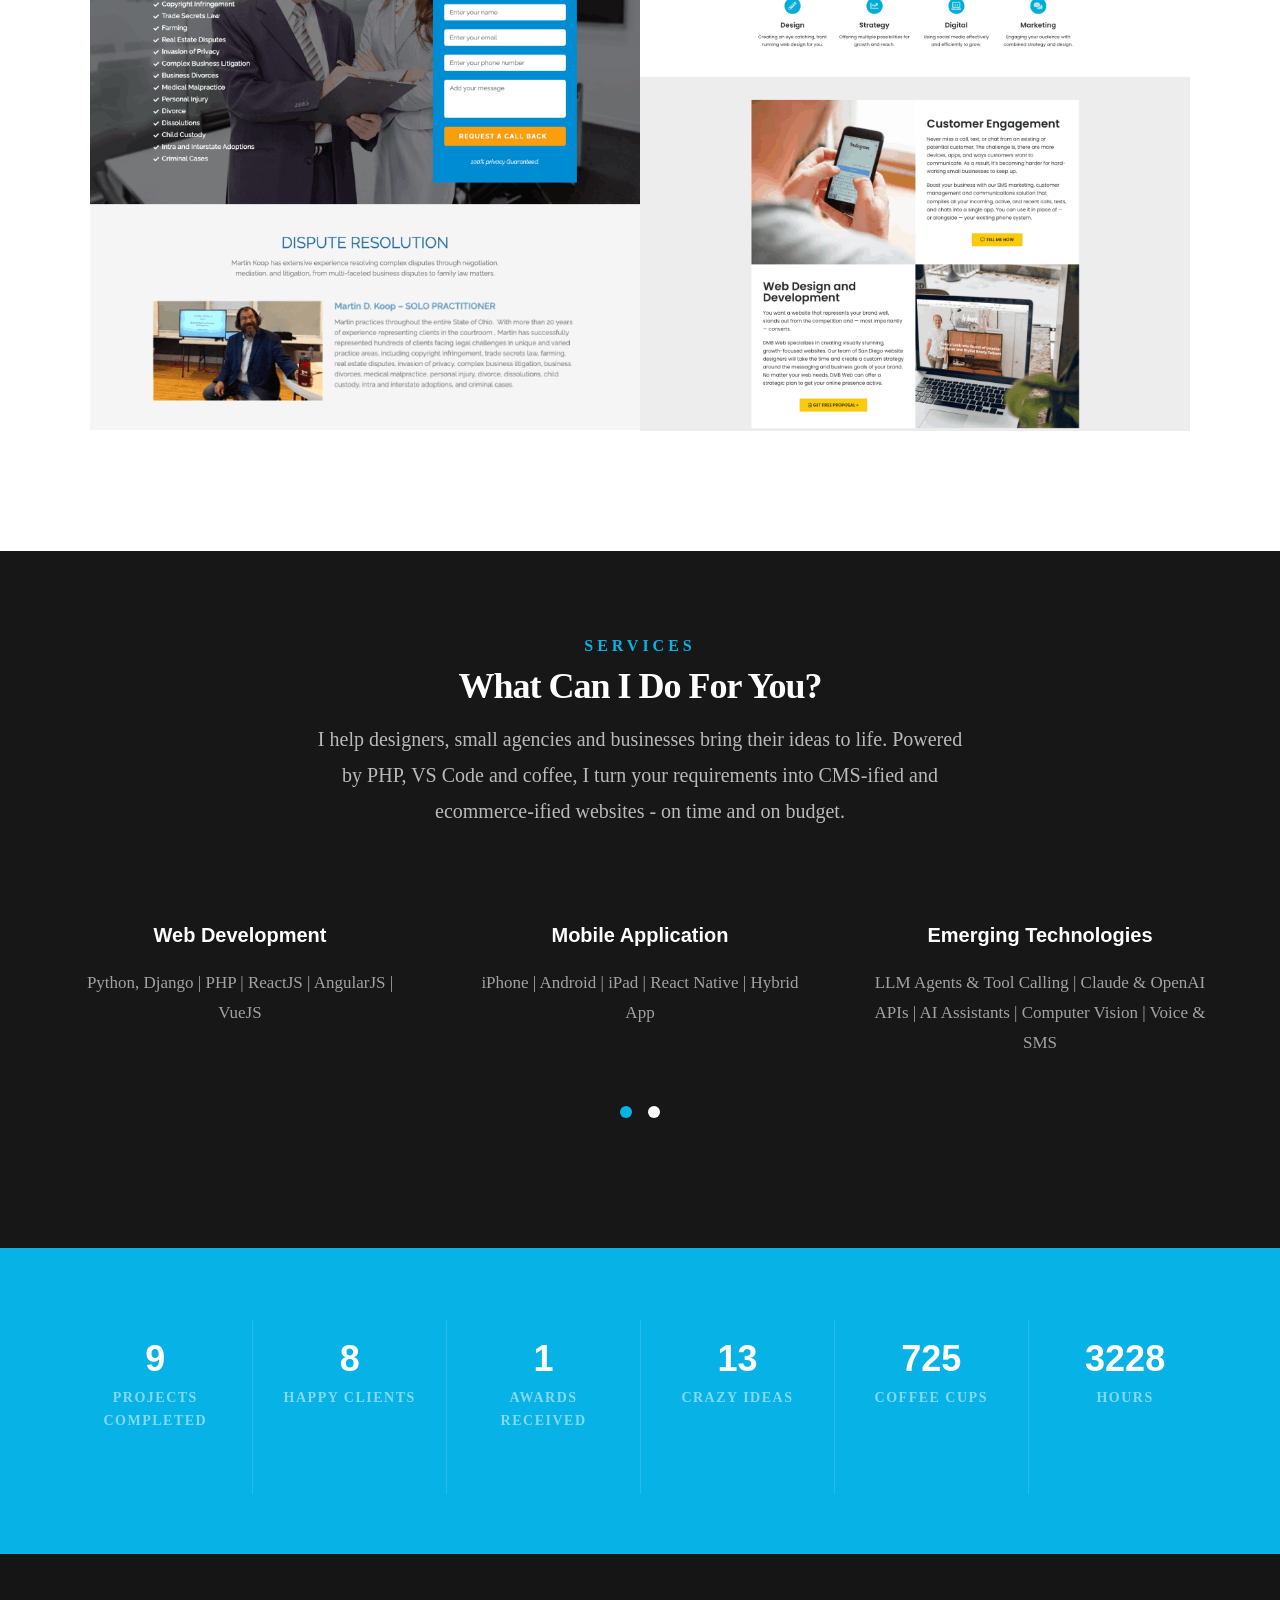
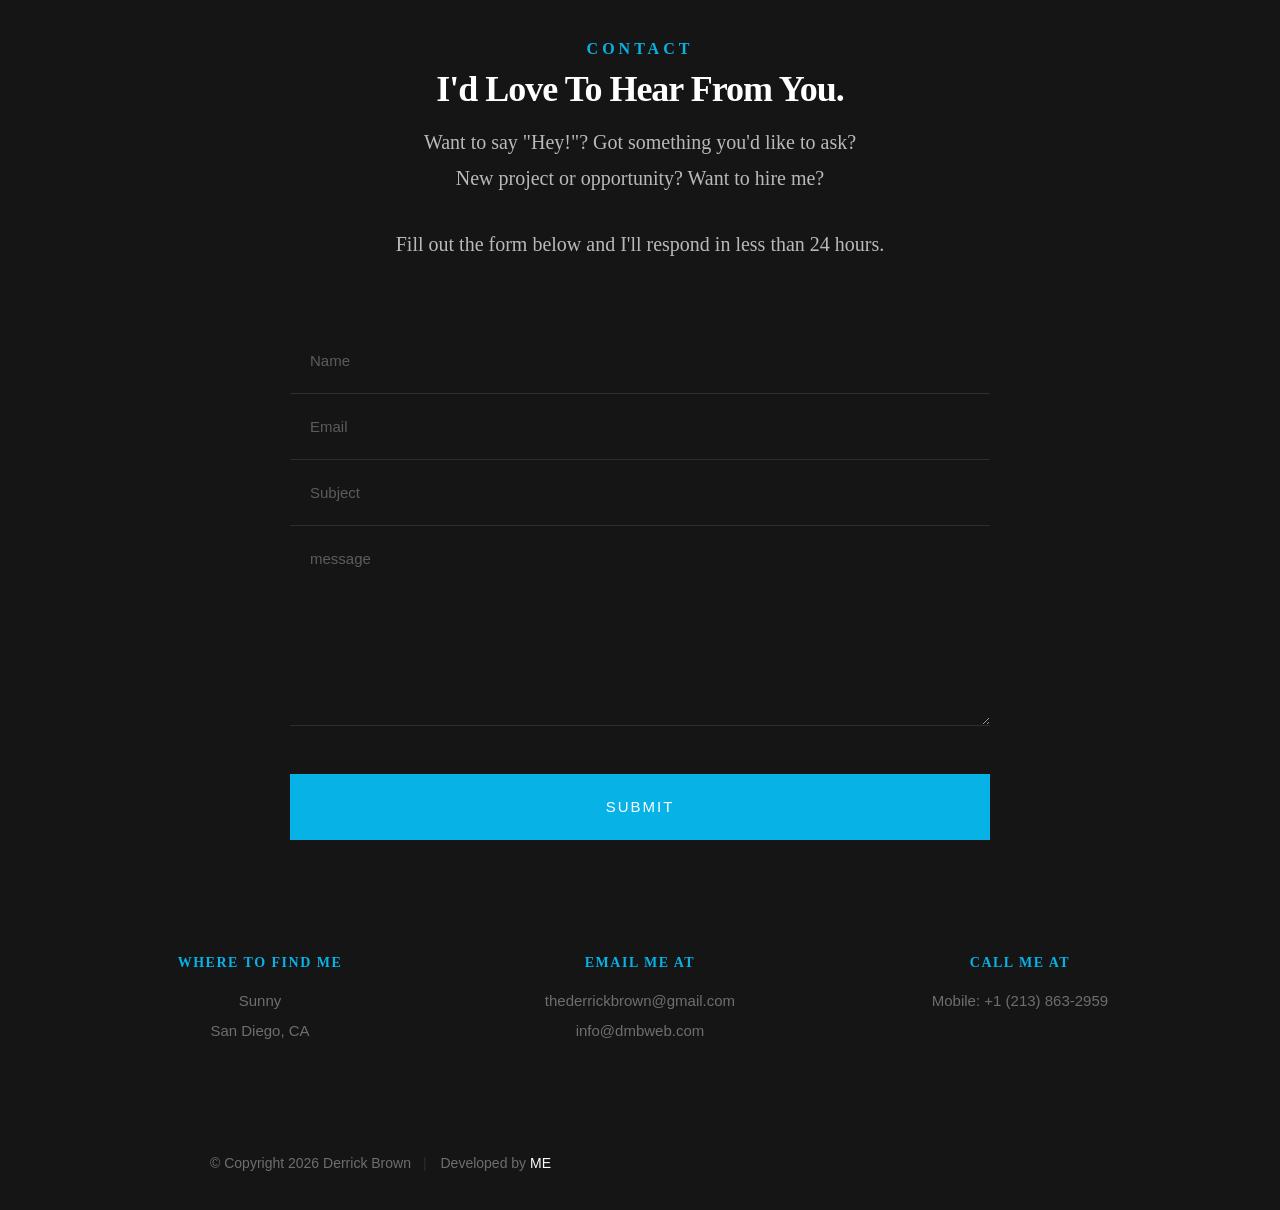
==== commit 8ae2a81a: "Attribute regulatory watch to We Treat; side projects section in CV Co-Authored-By: Claude Opus 5.5 " ====
--- a/index.html
+++ b/index.html
@@ -1,907 +1,907 @@
-<!DOCTYPE html>
-<!--[if IE 8 ]><html class="no-js oldie ie8" lang="en"> <![endif]-->
-<!--[if IE 9 ]><html class="no-js oldie ie9" lang="en"> <![endif]-->
-<!--[if (gte IE 9)|!(IE)]><!--><html class="no-js" lang="en"> <!--<![endif]-->
-<head>
-
-	<!-- Google Tag Manager -->
-	<script>(function(w,d,s,l,i){w[l]=w[l]||[];w[l].push({'gtm.start':
-new Date().getTime(),event:'gtm.js'});var f=d.getElementsByTagName(s)[0],
-j=d.createElement(s),dl=l!='dataLayer'?'&l='+l:'';j.async=true;j.src=
-'https://www.googletagmanager.com/gtm.js?id='+i+dl;f.parentNode.insertBefore(j,f);
-})(window,document,'script','dataLayer','GTM-WT8LXZP');</script>
-	<!-- End Google Tag Manager -->
-
-   <!--- basic page needs
-   ================================================== -->
-   <meta charset="utf-8">
-	<title>Derrick Brown | Senior Software Engineer | San Diego</title>
-	<meta name="description" content="Derrick Brown, senior software engineer and team lead in San Diego. Open to engineering manager, product, and contract roles at startups.">
-	<meta name="author" content="thederrickbrown">
-
-   <!-- mobile specific metas
-   ================================================== -->
-	<meta name="viewport" content="width=device-width, initial-scale=1, maximum-scale=1">
-
- 	<!-- CSS
-   ================================================== -->
-   <link rel="stylesheet" href="css/base.css">  
-   <link rel="stylesheet" href="css/main.css">
-   <link rel="stylesheet" href="css/vendor.css">     
-
-   <!-- script
-   ================================================== -->   
-	<script src="js/modernizr.js"></script>
-	<script src="js/pace.min.js"></script>
-
-   <!-- favicons
-	================================================== -->
-	<link rel="icon" type="image/png" href="favicon.png">
-
-</head>
-
-<body id="top">
-	<!-- Google Tag Manager (noscript) -->
-	<noscript><iframe src="https://www.googletagmanager.com/ns.html?id=GTM-WT8LXZP"
-	height="0" width="0" style="display:none;visibility:hidden"></iframe></noscript>
-	<!-- End Google Tag Manager (noscript) -->
-	<!-- header 
-	================================================== -->
-	<header>   	
-		<div class="row">
-	   		<div class="top-bar">
-	   			<a class="menu-toggle" href="#"><span>Menu</span></a>
-		   		<div class="logo">
-			        <a href="index.html">DB</a>
-			    </div>		      
-			   	<nav id="main-nav-wrap">
-					<ul class="main-navigation">
-						<li class="current"><a class="smoothscroll"  href="#intro" title="">Home</a></li>
-						<li><a class="smoothscroll"  href="#about" title="">About</a></li>
-						<li><a class="smoothscroll"  href="#resume" title="">Resume</a></li>
-						<li><a class="smoothscroll"  href="#portfolio" title="">Portfolio</a></li>
-						<li><a class="smoothscroll"  href="#services" title="">Services</a></li>					
-						<li><a class="smoothscroll"  href="#contact" title="">Contact</a></li>
-					</ul>
-				</nav>
-	   		</div> <!-- /top-bar --> 
-	   	</div> <!-- /row --> 		
-   	</header> <!-- /header -->
-
-	<!-- intro section
-   ================================================== -->
-	<section id="intro">   
-		<div class="intro-overlay"></div>	
-		<div class="intro-content">
-			<div class="row">
-				<div class="col-twelve">
-					<h5>[ 'Hello', 'World' ]</h5>
-					<h1>I'm Derrick Brown.</h1>
-					<p class="intro-position">
-						<span>Creative Problem Solver</span>
-						<span>Full-Stack Software Engineer</span> 
-						<span>Open to new roles</span>
-					</p>
-					<a class="cta-button button stroke smoothscroll" href="#about" title="">More About Me</a>
-				</div>  
-			</div>   		 		
-		</div> <!-- /intro-content --> 
-		<ul class="intro-social">
-			<li><a href="https://www.linkedin.com/in/thederrickbrown/" target="_blank"><i class="fa fa-linkedin"></i></a></li>
-			<li><a href="https://github.com/thederrickbrown" target="_blank"><i class="fa fa-github"></i></a></li>
-			<li><a href="https://stackoverflow.com/users/15156516/thederrickbrown" target="_blank"><i class="fa fa-stack-overflow"></i></a></li>
-			<li><a href="https://twitter.com/thederrickbrown" target="_blank"><i class="fa fa-twitter"></i></a></li>
-			<li><a href="https://www.instagram.com/thederrickbrown/" target="_blank"><i class="fa fa-instagram"></i></a></li>
-		</ul> <!-- /intro-social -->
-	</section> <!-- /intro -->
-
-
-   <!-- about section
-   ================================================== -->
-   <section id="about">  
-		<div class="row section-intro">
-			<div class="col-twelve">
-				<h5>About</h5>
-				<h1>Let me introduce myself.</h1>
-				<div class="intro-info">
-					<img src="images/profile-pic.png" alt="Profile Picture">
-					<p class="lead">I'm a hands-on software engineer and team lead based in San Diego with 15+ years of development experience. I like owning a product from idea to launch, especially at small companies and startups.</p>
-				</div>
-			</div>   		
-		</div> <!-- /section-intro -->
-		<div class="row about-content">
-			<div class="col-six tab-full">
-				<h3>Profile</h3>
-				<p>I am a PHP and Laravel expert, software engineer, web developer. I architect and build highly available, maintainable, scalable applications and REST APIs, with recent work in healthtech (HIPAA) and payments (Stripe Connect and Treasury).</p>
-				<p>I build with AI every day: LLM agents with tool calling, knowledge-base search, and AI-assisted pipelines in production, plus AI coding agents that let a small team ship like a much larger one.</p>
-				<ul class="info-list">
-					<li>
-						<strong>Fullname:</strong>
-						<span>Derrick Brown</span>
-					</li>
-					<li>
-						<strong>Location:</strong>
-						<span>San Diego, CA</span>
-					</li>
-					<li>
-						<strong>Most Recent Title:</strong>
-						<span>Senior Software Engineer, We Treat</span>
-					</li>
-					<li>
-						<strong>Looking For:</strong>
-						<span>Engineering manager, product, or contract roles at startups</span>
-					</li>
-					<li>
-						<strong>Links:</strong>
-						<span>https://linktr.ee/thederrickbrown</span>
-					</li>
-					<li>
-						<strong>Email:</strong>
-						<span>thederrickbrown@gmail.com</span>
-					</li>
-				</ul> <!-- /info-list -->
-			</div>
-			<div class="col-six tab-full">
-				<h3>Skills</h3>
-				<p>For over a decade I had many opportunities to work in different industries and gather a vast amount of experience with many web technologies. I am fluent in Python, PHP, JavaScript, and proficient in MySQL.</p>
-				<ul id="skills" class="skill-bars">
-					<li>
-						<div class="progress percent95"><span>95%</span></div>
-						<strong>AI / LLM Integration (Claude, OpenAI, Agents)</strong>
-					</li>
-					<li>
-						<div class="progress percent90"><span>90%</span></div>
-						<strong>JavaScript (ECMAScript)</strong>
-					</li>
-					<li>
-						<div class="progress percent75"><span>75%</span></div>
-						<strong>Angular</strong>
-					</li>
-					<li>
-						<div class="progress percent85"><span>95%</span></div>
-						<strong>React</strong>
-					</li>
-					<li>
-						<div class="progress percent95"><span>95%</span></div>
-						<strong>Python</strong>
-					</li>
-					<li>
-						<div class="progress percent100"><span>100%</span></div>
-						<strong>PHP (Most Frameworks)</strong>
-					</li>
-					<li>
-						<div class="progress percent100"><span>100%</span></div>
-						<strong>MySQL</strong>
-					</li>
-					<li>
-						<div class="progress percent95"><span>95%</span></div>
-						<strong>HTML5/CSS3</strong>
-					</li>
-					<li>
-						<div class="progress percent90"><span>95%</span></div>
-						<strong>WordPress Plugin Development</strong>
-					</li>
-					<!-- <li>
-						<div class="progress percent70"><span>70%</span></div>
-						<strong>Vue</strong>
-					</li>
-					<li>
-						<div class="progress percent95"><span>95%</span></div>
-						<strong>Zend Framework/Laminas</strong>
-					</li> -->
-				</ul> <!-- /skill-bars -->		
-			</div>
-		</div>
-		<div class="row button-section">
-			<div class="col-twelve">
-				<a href="#contact" title="Hire Me" id="cta-contact-hireme" class="cta-button button stroke smoothscroll">Hire Me</a>
-				<a href="DerrickBrown.pdf" download title="Download CV" id="cta-download-resume" class="button button-primary">Download CV</a>
-			</div>   		
-		</div>
-   </section> <!-- /about-->    
-
-
-   <!-- resume Section
-   ================================================== -->
-	<section id="resume" class="grey-section">
-		<div class="row section-intro">
-			<div class="col-twelve">
-				<h5>Resume</h5>
-				<h1>More of my credentials.</h1>
-				<p class="lead">Most of my recent experience is as a senior individual contributor or team lead at startups, taking products from plan to launch.</p>
-			</div>   		
-		</div> <!-- /section-intro--> 
-
-		<div class="row resume-timeline">
-			<div class="col-twelve resume-header">
-				<h2>Work Experience</h2>
-			</div> <!-- /resume-header -->
-			<div class="col-twelve">
-				<div class="timeline-wrap">
-					<div class="timeline-block">
-						<div class="timeline-ico">
-							<i class="fa fa-briefcase"></i>
-						</div>
-						<div class="timeline-header">
-							<h3>Senior&nbsp;Software&nbsp;Engineer</h3>
-							<p>January 2025 - October 2026</p>
-						</div>
-						<div class="timeline-content">
-							<h4>We Treat - San Diego, CA</h4>
-							<p>Practice-management software for medspas and aesthetics clinics. Took over an inherited Laravel and React codebase from an outside contractor and kept both the legacy and new frontends running on one backend while shipping steadily. Built the clinic onboarding platform on Stripe Connect and Treasury and wrote its three-phase plan. Designed a work log that lets one clinician be W-2 and 1099 at the same practice, with a payroll export. Built Jevi, an in-app AI support assistant that uses tool calling to answer from the knowledge base and from the clinic users, locations, and patients each user is allowed to see. Built a Lago usage-billing system and the reconciliation tooling for moving about 300 clinics' subscriptions to HubSpot. Shipped clinical features for a sleep-medicine partner, owned launch plans and QA checklists, and wrote the release runbook and engineering handoff.</p>
-						</div>
-					</div> <!-- /timeline-block -->
-					<div class="timeline-block">
-						<div class="timeline-ico">
-							<i class="fa fa-briefcase"></i>
-						</div>
-						<div class="timeline-header">
-							<h3>Senior&nbsp;Software&nbsp;Engineer</h3>
-							<p>February 2013 - January 2025</p>
-						</div>
-						<div class="timeline-content">
-							<h4><a href="https://www.voxox.com">Voxox</a> - San Diego, CA</h4>
-							<p>Lead a team of software engineers, rebuilding our legacy customer facing web application from scratch using react-native and implemented Google authentication. Designed and implemented custom REST API for one of the telecom industry's leading business phone systems calling and text-marketing management platforms, streamlining high-server traffic resource configuration and allocation.</p>
-						</div>
-					</div> <!-- /timeline-block -->
-					<div class="timeline-block">
-						<div class="timeline-ico">
-							<i class="fa fa-briefcase"></i>
-						</div>
-						<div class="timeline-header">
-							<h3>Javascript&nbsp;Developer</h3>
-							<p>November 2011 - February 2013</p>
-						</div>
-						<div class="timeline-content">
-							<h4><a href="https://www.simpletire.com">Dealer Tire</a> - Cleveland, OH</h4>
-							<p>Worked as part of a team to build a single-page application in Backbone.js/Node.js for a tire warehouse dealer as part of a large SCRUM-based agile team. Implemented crucial client-side features for an early stage application. Created and organized responsive HTML5/CSS3 app-wide using HTML standards and SCSS methodologies.</p>
-						</div>
-					</div> <!-- /timeline-block -->
-					<div class="timeline-block">
-						<div class="timeline-ico">
-							<i class="fa fa-briefcase"></i>
-						</div>
-						<div class="timeline-header">
-							<h3>PHP Developer</h3>
-							<p>January 2010 - November 2011</p>
-						</div>
-						<div class="timeline-content">
-							<h4><a href="https://www.informediate.com">Informediate</a> - Cuyahoga Falls, OH</h4>
-							<p>Collaborated with a small team on the development of the company's flagship product SourceWare. A (PHP) web-based Enterprise Resource Planning (ERP) suite of business systems software that fully integrates your business data and resources to enable cross-functional real-time application and use.</p>
-						</div>
-					</div> <!-- /timeline-block -->
-					<div class="timeline-block">
-						<div class="timeline-ico">
-							<i class="fa fa-briefcase"></i>
-						</div>
-						<div class="timeline-header">
-							<h3>Programmer</h3>
-							<p>January 2006 - Present</p>
-						</div>
-						<div class="timeline-content">
-							<h4><a href="https://www.dmbweb.com">Freelance Consultant</a></h4>
-							<p>Consulted small and medium sized businesses, providing custom built websites to a range of customers and industries.  Mostly WordPress websites, as well as PHP and JavaScript applications, Magento and Angular. In 2026, rebuilt a telehealth exam platform from scratch for a medspa founder: a HIPAA-ready cloud stack, field-level encryption of patient data, two web portals, and an iOS and Android provider app. Also built an AI agent that sweeps state and federal legislation every week, uses Claude to judge relevance and write plain-language summaries, and emails med spa operators what changed.</p>
-						</div>
-					</div> <!-- /timeline-block -->
-				</div> <!-- /timeline-wrap -->   			
-
-			</div> <!-- /col-twelve -->
-		</div> <!-- /resume-timeline -->
-		<div class="row resume-timeline">
-			<div class="col-twelve resume-header">
-				<h2>Education</h2>
-			</div> <!-- /resume-header -->
-			<div class="col-twelve">
-				<div class="timeline-wrap">
-					<div class="timeline-block">
-						<div class="timeline-ico">
-							<i class="fa fa-graduation-cap"></i>
-						</div>
-						<div class="timeline-header">
-							<h3>Bachelor Degree</h3>
-							<p>2006</p>
-						</div>
-						<div class="timeline-content">
-							<h4>Kent State University - Kent, OH</h4>
-							<p>Computer Science Major, Math Minor, studied advanced algorithms and learned several languages including, C++, Java, VBScript, PHP, and Python. Kent Inter-Hall Council President.</p>  </p>
-						</div>
-					</div> <!-- /timeline-block -->
-				</div> <!-- /timeline-wrap -->   			
-			</div> <!-- /col-twelve -->
-		</div> <!-- /resume-timeline -->	
-	</section> <!-- /features -->
-
-
-	<!-- Portfolio Section
-   ================================================== -->
-	<section id="portfolio">
-		<div class="row section-intro">
-			<div class="col-twelve">
-				<h5>Portfolio</h5>
-				<h1>Check Out Some of My Work.</h1>
-				<p class="lead">I've had the privilege of working at an marketing agency, a technology start-up, a huge corporation, and with a remote software team.</p>
-			</div>   		
-		</div> <!-- /section-intro--> 
-		<div class="row portfolio-content">
-			<div class="col-twelve">
-				<!-- portfolio-wrapper -->
-				<div id="folio-wrapper" class="block-1-2 block-mob-full stack">
-
-					<div class="bgrid folio-item">
-						<div class="item-wrap">
-							<img src="images/portfolio/dmb-web-website-design.png" alt="dmbweb.com">
-							<a href="#modal-01" class="overlay">             		                  
-								<div class="folio-item-table">
-									<div class="folio-item-cell">
-										<h3 class="folio-title">dmbweb.com</h3>	     					    
-										<span class="folio-types">
-											Web Design
-										</span>		     		
-									</div> 	                      	
-								</div>                    
-							</a>
-						</div>
-					</div> <!-- /folio-item -->
-					
-					<div class="bgrid folio-item">
-						<div class="item-wrap">
-							<img src="images/portfolio/sdmodeling-web-development.png" alt="https://sdmodeling.com/">
-							<a href="#modal-02" class="overlay">              		                  
-								<div class="folio-item-table">
-									<div class="folio-item-cell">
-										<h3 class="folio-title">sdmodeling.com</h3>				    
-										<span class="folio-types">
-											Digital Marketing
-										</span>		     		
-									</div> 	                      	
-								</div>                    
-							</a>
-						</div>
-					</div> <!-- /folio-item -->
-					
-					<div class="bgrid folio-item">
-						<div class="item-wrap">
-							<img src="images/portfolio/tiffin-ohio-website-design.png" alt="tiffinohio.gov">
-							<a href="#modal-03" class="overlay">	                  	           
-								<div class="folio-item-table">
-									<div class="folio-item-cell">
-											<h3 class="folio-title">tiffinohio.gov</h3>	     					    
-												<span class="folio-types">
-												Graphic Design
-											</span>
-										</div>	                      	
-								</div>                    
-							</a>
-						</div>	               
-					</div> <!-- /folio-item -->
-					
-					<div class="bgrid folio-item">
-						<div class="item-wrap">
-							<img src="images/portfolio/republicbankingco-web-development.jpg" alt="republicbankingco.com">
-							<a href="#modal-04" class="overlay">                  	                 
-								<div class="folio-item-table">
-									<div class="folio-item-cell">
-										<h3 class="folio-title">republicbankingco.com</h3>				    
-										<span class="folio-types">
-											Web Development
-										</span>		     		
-									</div> 	                      	
-								</div>                    
-							</a>
-						</div>
-					</div> <!-- /folio-item -->     
-
-					<div class="bgrid folio-item">
-						<div class="item-wrap">
-							<img src="images/portfolio/dmb-web-website-design.png" alt="dmbweb.com">
-							<a href="#modal-05" class="overlay">             		                  
-							<div class="folio-item-table">
-								<div class="folio-item-cell">
-									<h3 class="folio-title">dmbweb.com</h3>	     					    
-									<span class="folio-types">
-										Web Design
-									</span>		     		
-								</div> 	                      	
-							</div>                  
-						</a>
-					</div>
-						</div> <!-- /folio-item -->
-
-					<div class="bgrid folio-item">
-					<div class="item-wrap">
-						<img src="images/portfolio/lawyer-tiffin-martin-koop-web-development.png" alt="martinkoop.info">
-						<a href="#modal-06" class="overlay">
-							<div class="folio-item-table">
-								<div class="folio-item-cell">
-										<h3 class="folio-title">martinkoop.info</h3>	     					    
-											<span class="folio-types">
-											Website Development
-										</span>
-									</div>	                      	
-							</div>               
-						</a>
-					</div>
-						</div> <!-- /folio-item -->   
-
-					<!-- modal popups - begin
-					============================================================= -->
-					<div id="modal-01" class="popup-modal slider mfp-hide">	
-
-						<div class="media">
-							<img src="images/portfolio/modals/dmb-web-design.png" alt="dmbweb.com" />
-						</div>      	
-
-						<div class="description-box">
-							<h4>DMB Web</h4>
-							<p>DMB Web is a rarity in the web marketing industry. As an award-winning leader in advance technology solutions, the Ohio-based Web Consulting company prioritizes innovation and the “power of data" to build the solutions of the future, a vision I share. I intentionally emphasized this passion for data in the new design for DMB web’s website.</p>
-
-							<div class="categories">Web Design</div>			               
-						</div>
-
-						<div class="link-box">
-							<a target="_blank" href="http://www.dmbweb.com">View Site</a>
-							<a href="#" class="popup-modal-dismiss">Close</a>
-						</div>		      
-
-					</div> <!-- /modal-01 -->
-
-					<div id="modal-02" class="popup-modal slider mfp-hide">	
-
-						<div class="media">
-							<img src="images/portfolio/modals/sdmodeling-website-development.png" alt="sdmodeling.com" />
-						</div>      	
-
-						<div class="description-box">
-							<h4>sdmodeling</h4>		      
-							<p>San Diego Modeling Agency is a premier fashion modeling agency in the Southern California area. San Diego Modeling Agency has been in business for over five years and is now an industry leader in fashion modeling and talent management. In 2021, DMB Web was privileged to join in those efforts by providing a spectrum of digital marketing services.</p>
-
-							<div class="categories">Digital Marketing</div>			               
-						</div>
-
-						<div class="link-box">
-							<a target="_blank" href="http://www.sdmodeling.com">View Site</a>
-							<a href="#" class="popup-modal-dismiss">Close</a>
-						</div>		      
-
-					</div> <!-- /modal-02 -->
-
-					<div id="modal-03" class="popup-modal slider mfp-hide">	
-
-						<div class="media">
-							<img src="images/portfolio/modals/tiffin-ohio-web-design.png" alt="tiffinohio.gov" />
-						</div>      	
-
-						<div class="description-box">
-							<h4>tiffinohio.gov</h4>		      
-							<p>Home to the Seneca County Fair, Heritage Festival and the Tiffin Cross Country Carnival, as well as some of the top universities in the country, it’s the perfect place to start a family. DMBweb was delighted to partner with the City of Tiffin to give their website a total refresh.</p>
-
-							<div class="categories">Web Development</div>			               
-						</div>
-
-						<div class="link-box">
-							<a target="_blank" href="http://www.tiffinohio.gov/">View Site</a>
-							<a href="#" class="popup-modal-dismiss">Close</a>
-						</div>		      
-
-					</div> <!-- /modal-03 -->
-
-
-					<div id="modal-04" class="popup-modal slider mfp-hide">	
-
-						<div class="media">
-							<img src="images/portfolio/modals/ohio-bank-website-development.jpg" alt="republicbankingco.com" />
-						</div>      	
-
-						<div class="description-box">
-							<h4>republicbankingco.com</h4>		      
-							<p>Established in 1906, clients have trusted the Republic Banking Company with their savings for over a century. It was an honor for DMBweb to refresh RBC’s website design using clean and modern elements.</p>
-
-							<div class="categories">Web Development</div>			               
-						</div>
-
-						<div class="link-box">
-							<a target="_blank" href="http://www.republicbankingco.com">View Site</a>
-							<a href="#" class="popup-modal-dismiss">Close</a>
-						</div>		      
-
-					</div> <!-- /modal-04 -->
-
-					<div id="modal-05" class="popup-modal slider mfp-hide">	
-
-						<div class="media">
-							<img src="images/portfolio/modals/dmb-web-design.png" alt="dmbweb.com" />
-						</div>      	
-
-						<div class="description-box">
-							<h4>DMB Web</h4>
-							<p>DMB Web is a rarity in the web marketing industry. As an award-winning leader in advance technology solutions, the Ohio-based Web Consulting company prioritizes innovation and the “power of data" to build the solutions of the future, a vision I share. I intentionally emphasized this passion for data in the new design for DMBweb’s website.</p>
-
-							<div class="categories">Web Design</div>			               
-						</div>
-
-						<div class="link-box">
-							<a target="_blank" href="http://www.dmbweb.com">View Site</a>
-							<a href="#" class="popup-modal-dismiss">Close</a>
-						</div>		      	      
-
-					</div> <!-- /modal-05 -->
-
-					<div id="modal-06" class="popup-modal slider mfp-hide">	
-
-						<div class="media">
-							<img src="images/portfolio/modals/lawyer-tiffin-martin-koop-website-development.png" alt="martinkoop.info" />
-						</div>      	
-
-						<div class="description-box">
-							<h4>martinkoop.info</h4>		      
-							<p>Home to the Seneca County Fair, Heritage Festival and the Tiffin Cross Country Carnival, as well as some of the top universities in the country, it’s the perfect place to start a family. DMBweb was delighted to partner with the City of Tiffin to give their website a total refresh.</p>
-
-							<div class="categories">Web Development</div>			               
-						</div>
-
-						<div class="link-box">
-							<a target="_blank" href="http://martinkoop.info/">View Site</a>
-							<a href="#" class="popup-modal-dismiss">Close</a>
-						</div>		      
-
-					</div> <!-- /modal-06 -->
-
-
-					<!-- modal popups - end
-					============================================================= -->
-
-				</div> <!-- /portfolio-wrapper --> 
-			</div>  <!-- /twelve -->   
-		</div> <!-- /portfolio-content --> 
-	</section> <!-- /portfolio --> 
-
-
-	<!-- services Section
-   ================================================== -->
-	<section id="services">
-
-		<div class="overlay"></div>
-		
-		<div class="row section-intro">
-			<div class="col-twelve">
-				<h5>Services</h5>
-				<h1>What Can I Do For You?</h1>
-				<p class="lead">I help designers, small agencies and businesses bring their ideas to life. Powered by PHP, VS Code and coffee, I turn your requirements into CMS-ified and ecommerce-ified websites - on time and on budget.</p>
-			</div>   		
-		</div> <!-- /section-intro -->
-
-		<div class="row services-content">	
-
-			<div id="owl-slider" class="owl-carousel services-list">
-
-				<div class="service">	
-					<span class="icon">
-						<i class="icon-window"></i>
-					</span>                          
-					<div class="service-content">	
-						<h3>Web Development</h3>  
-						<p class="desc">
-							Python, Django | PHP | ReactJS | AngularJS | VueJS
-						</p>
-					</div>	                          
-				</div> <!-- /service -->
-				
-				<div class="service">	
-					<span class="icon">
-						<i class="icon-earth"></i>
-					</span>            
-					<div class="service-content">	
-						<h3>Mobile Application</h3>
-						<p class="desc">
-							iPhone | Android | iPad | React Native | Hybrid App
-						</p>
-					</div> 	         	 
-				</div> <!-- /service -->
-
-				<div class="service">
-					<span class="icon">
-						<i class="icon-toggles"></i>
-					</span>	              
-					<div class="service-content">
-						<h3>Emerging Technologies</h3>
-						<p class="desc">
-							LLM Agents & Tool Calling | Claude & OpenAI APIs | AI Assistants | Computer Vision | Voice & SMS
-						</p> 
-					</div>                
-				</div> <!-- /service -->
-
-				<div class="service">
-					<span class="icon">
-						<i class="icon-paint-brush"></i>
-					</span>		            
-					<div class="service-content">
-						<h3>Cloud Technologies</h3>
-						<p class="desc">
-							AWS | Google | MS Azure | DevOps | Docker | Kubernetes
-						</p> 
-					</div> 	            	               
-				</div> <!-- /service -->
-
-				<div class="service">
-					<span class="icon">
-						<i class="icon-image"></i>
-					</span>	            
-					<div class="service-content">
-						<h3>eCommerce & CMS</h3>
-						<p class="desc">
-							Shopify | WooCommerce | WordPress | Magento | Custom Development 
-						</p> 
-					</div>	               
-				</div> <!-- /service -->
-
-				<div class="service">
-					<span class="icon">
-						<i class="icon-chat"></i>
-					</span>	   	           
-					<div class="service-content">
-						<h3>IT Consulting</h3>
-						<p class="desc">
-							Technical Architecture | Application Performance | API Scalability | Development Automation | Application Wireframing
-						</p> 
-					</div>	               
-				</div> <!-- /service -->
-
-			</div> <!-- /services-list -->
-
-		</div> <!-- /services-content -->
-		
-	</section> <!-- /services -->	
-
-
-	<!-- stats Section
-   ================================================== -->
-	<section id="stats" class="count-up">
-
-		<div class="row">
-			<div class="col-twelve">
-
-				<div class="block-1-6 block-s-1-3 block-tab-1-2 block-mob-full stats-list">
-
-					<div class="bgrid stat">
-
-						<div class="icon-part">
-							<i class="icon-pencil-ruler"></i>
-						</div>
-
-						<h3 class="stat-count">
-							87
-						</h3>
-
-						<h5 class="stat-title">
-							Projects Completed
-						</h5>
-
-					</div> <!-- /stat -->					
-
-					<div class="bgrid stat">
-
-						<div class="icon-part">
-							<i class="icon-users"></i>
-						</div>
-
-						<h3 class="stat-count">
-							72
-						</h3>
-
-						<h5 class="stat-title">
-							Happy Clients
-						</h5>
-
-					</div> <!-- /stat -->
-
-					<div class="bgrid stat">
-
-						<div class="icon-part">
-							<i class="icon-badge"></i>
-						</div>
-
-						<h3 class="stat-count">
-							3
-						</h3>
-
-						<h5 class="stat-title">
-							Awards Received
-						</h5>
-
-					</div> <!-- /stat -->									
-
-					<div class="bgrid stat">
-
-						<div class="icon-part">
-							<i class="icon-light-bulb"></i>
-						</div>
-
-						<h3 class="stat-count">
-							125
-						</h3>
-
-						<h5 class="stat-title">
-							Crazy Ideas
-						</h5>
-
-					</div> <!-- /stat -->
-
-					<div class="bgrid stat">
-
-						<div class="icon-part">
-							<i class="icon-cup"></i>
-						</div>
-
-						<h3 class="stat-count">
-							7214
-						</h3>
-
-						<h5 class="stat-title">
-							Coffee Cups
-						</h5>
-
-					</div> <!-- /stat -->
-					<div class="bgrid stat">
-						<div class="icon-part">
-							<i class="icon-clock"></i>
-						</div>
-						<h3 class="stat-count">
-							32148
-						</h3>
-						<h5 class="stat-title">
-							Hours
-						</h5>
-					</div> <!-- /stat -->
-				</div> <!-- /stats-list -->
-			</div> <!-- /twelve -->
-		</div> <!-- /row -->
-	</section> <!-- /stats -->
-
-	
-   <!-- contact
-   ================================================== -->
-	<section id="contact">
-		<div class="row section-intro">
-   		<div class="col-twelve">
-   			<h5>Contact</h5>
-   			<h1>I'd Love To Hear From You.</h1>
-   			<p class="lead">Want to say "Hey!"? Got something you'd like to ask?<br />New project or opportunity? Want to hire me?</p>
-			<p class="lead">Fill out the form below and I'll respond in less than 24 hours.</p>
-   		</div> 
-   	</div> <!-- /section-intro -->
-
-   	<div class="row contact-form">
-
-   		<div class="col-twelve">
-
-            <!-- form -->
-            <form name="contactForm" id="contactForm" method="post" action="">
-      			<fieldset>
-
-                  <div class="form-field">
- 						   <input name="contactName" type="text" id="contactName" placeholder="Name" value="" minlength="2" required="">
-                  </div>
-                  <div class="form-field">
-	      			   <input name="contactEmail" type="email" id="contactEmail" placeholder="Email" value="" required="">
-	               </div>
-                  <div class="form-field">
-	     				   <input name="contactSubject" type="text" id="contactSubject" placeholder="Subject" value="">
-	               </div>                       
-                  <div class="form-field">
-	                 	<textarea name="contactMessage" id="contactMessage" placeholder="message" rows="10" cols="50" required=""></textarea>
-	               </div>                      
-                 <div class="form-field">
-                     <button class="submitform">Submit</button>
-                     <div id="submit-loader">
-                        <div class="text-loader">Sending...</div>                             
-       				      <div class="s-loader">
-								  	<div class="bounce1"></div>
-								  	<div class="bounce2"></div>
-								  	<div class="bounce3"></div>
-								</div>
-							</div>
-                  </div>
-
-      			</fieldset>
-      		</form> <!-- Form End -->
-
-            <!-- contact-warning -->
-            <div id="message-warning">            	
-            </div>            
-            <!-- contact-success -->
-      		<div id="message-success">
-               <i class="fa fa-check"></i>Your message was sent, thank you!<br>
-      		</div>
-
-         </div> <!-- /col-twelve -->
-   		
-   	</div> <!-- /contact-form -->
-
-   	<div class="row contact-info">
-
-   		<div class="col-four tab-full">
-
-   			<div class="icon">
-   				<i class="icon-pin"></i>
-   			</div>
-
-   			<h5>Where to find me</h5>
-
-   			<p>Sunny<br>San Diego, CA</p>
-
-   		</div>
-
-   		<div class="col-four tab-full collapse">
-
-   			<div class="icon">
-   				<i class="icon-mail"></i>
-   			</div>
-
-   			<h5>Email Me At</h5>
-
-   			<p>thederrickbrown@gmail.com<br>info@dmbweb.com</p>
-
-   		</div>
-
-   		<div class="col-four tab-full">
-
-   			<div class="icon">
-   				<i class="icon-phone"></i>
-   			</div>
-
-   			<h5>Call Me At</h5>
-
-   			<p>Mobile: +1 (213) 863-2959</p>
-
-   		</div>
-   		
-   	</div> <!-- /contact-info -->
-		
-	</section> <!-- /contact -->
-
-
-   <!-- footer
-   ================================================== -->
-
-   <footer>
-     	<div class="row">
-
-     		<div class="col-six tab-full pull-right social">
-
-     			<ul class="footer-social">        
-					<li><a href="https://www.linkedin.com/in/thederrickbrown/" target="_blank"><i class="fa fa-linkedin"></i></a></li>
-					<li><a href="https://github.com/thederrickbrown" target="_blank"><i class="fa fa-github"></i></a></li>
-					<li><a href="https://stackoverflow.com/users/15156516/thederrickbrown" target="_blank"><i class="fa fa-stack-overflow"></i></a></li>
-			    	<li><a href="https://twitter.com/thederrickbrown" target="_blank"><i class="fa fa-twitter"></i></a></li>
-			    	<li><a href="https://www.instagram.com/thederrickmbrown/" target="_blank"><i class="fa fa-instagram"></i></a></li>
-			   </ul> 
-	      		
-	      </div>
-
-      	<div class="col-six tab-full">
-	      	<div class="copyright">
-		        	<span>&copy; Copyright 2026 Derrick Brown</span> 
-		        	<span>Developed by <a href="http://www.dmbweb.com/">ME</a></span>	         	
-		         </div>		                  
-	      	</div>
-
-	      	<div id="go-top">
-		         <a class="smoothscroll" title="Back to Top" href="#top"><i class="fa fa-long-arrow-up"></i></a>
-		      </div>
-
-      	</div> <!-- /row -->     	
-   </footer>  
-
-   <div id="preloader"> 
-    	<div id="loader"></div>
-   </div> 
-
-   <!-- Java Script
-   ================================================== --> 
-   <script src="js/jquery-2.1.3.min.js"></script>
-   <script src="js/plugins.js"></script>
-   <script src="js/main.js"></script>
-
-</body>
-
+<!DOCTYPE html>
+<!--[if IE 8 ]><html class="no-js oldie ie8" lang="en"> <![endif]-->
+<!--[if IE 9 ]><html class="no-js oldie ie9" lang="en"> <![endif]-->
+<!--[if (gte IE 9)|!(IE)]><!--><html class="no-js" lang="en"> <!--<![endif]-->
+<head>
+
+	<!-- Google Tag Manager -->
+	<script>(function(w,d,s,l,i){w[l]=w[l]||[];w[l].push({'gtm.start':
+new Date().getTime(),event:'gtm.js'});var f=d.getElementsByTagName(s)[0],
+j=d.createElement(s),dl=l!='dataLayer'?'&l='+l:'';j.async=true;j.src=
+'https://www.googletagmanager.com/gtm.js?id='+i+dl;f.parentNode.insertBefore(j,f);
+})(window,document,'script','dataLayer','GTM-WT8LXZP');</script>
+	<!-- End Google Tag Manager -->
+
+   <!--- basic page needs
+   ================================================== -->
+   <meta charset="utf-8">
+	<title>Derrick Brown | Senior Software Engineer | San Diego</title>
+	<meta name="description" content="Derrick Brown, senior software engineer and team lead in San Diego. Open to engineering manager, product, and contract roles at startups.">
+	<meta name="author" content="thederrickbrown">
+
+   <!-- mobile specific metas
+   ================================================== -->
+	<meta name="viewport" content="width=device-width, initial-scale=1, maximum-scale=1">
+
+ 	<!-- CSS
+   ================================================== -->
+   <link rel="stylesheet" href="css/base.css">  
+   <link rel="stylesheet" href="css/main.css">
+   <link rel="stylesheet" href="css/vendor.css">     
+
+   <!-- script
+   ================================================== -->   
+	<script src="js/modernizr.js"></script>
+	<script src="js/pace.min.js"></script>
+
+   <!-- favicons
+	================================================== -->
+	<link rel="icon" type="image/png" href="favicon.png">
+
+</head>
+
+<body id="top">
+	<!-- Google Tag Manager (noscript) -->
+	<noscript><iframe src="https://www.googletagmanager.com/ns.html?id=GTM-WT8LXZP"
+	height="0" width="0" style="display:none;visibility:hidden"></iframe></noscript>
+	<!-- End Google Tag Manager (noscript) -->
+	<!-- header 
+	================================================== -->
+	<header>   	
+		<div class="row">
+	   		<div class="top-bar">
+	   			<a class="menu-toggle" href="#"><span>Menu</span></a>
+		   		<div class="logo">
+			        <a href="index.html">DB</a>
+			    </div>		      
+			   	<nav id="main-nav-wrap">
+					<ul class="main-navigation">
+						<li class="current"><a class="smoothscroll"  href="#intro" title="">Home</a></li>
+						<li><a class="smoothscroll"  href="#about" title="">About</a></li>
+						<li><a class="smoothscroll"  href="#resume" title="">Resume</a></li>
+						<li><a class="smoothscroll"  href="#portfolio" title="">Portfolio</a></li>
+						<li><a class="smoothscroll"  href="#services" title="">Services</a></li>					
+						<li><a class="smoothscroll"  href="#contact" title="">Contact</a></li>
+					</ul>
+				</nav>
+	   		</div> <!-- /top-bar --> 
+	   	</div> <!-- /row --> 		
+   	</header> <!-- /header -->
+
+	<!-- intro section
+   ================================================== -->
+	<section id="intro">   
+		<div class="intro-overlay"></div>	
+		<div class="intro-content">
+			<div class="row">
+				<div class="col-twelve">
+					<h5>[ 'Hello', 'World' ]</h5>
+					<h1>I'm Derrick Brown.</h1>
+					<p class="intro-position">
+						<span>Creative Problem Solver</span>
+						<span>Full-Stack Software Engineer</span> 
+						<span>Open to new roles</span>
+					</p>
+					<a class="cta-button button stroke smoothscroll" href="#about" title="">More About Me</a>
+				</div>  
+			</div>   		 		
+		</div> <!-- /intro-content --> 
+		<ul class="intro-social">
+			<li><a href="https://www.linkedin.com/in/thederrickbrown/" target="_blank"><i class="fa fa-linkedin"></i></a></li>
+			<li><a href="https://github.com/thederrickbrown" target="_blank"><i class="fa fa-github"></i></a></li>
+			<li><a href="https://stackoverflow.com/users/15156516/thederrickbrown" target="_blank"><i class="fa fa-stack-overflow"></i></a></li>
+			<li><a href="https://twitter.com/thederrickbrown" target="_blank"><i class="fa fa-twitter"></i></a></li>
+			<li><a href="https://www.instagram.com/thederrickbrown/" target="_blank"><i class="fa fa-instagram"></i></a></li>
+		</ul> <!-- /intro-social -->
+	</section> <!-- /intro -->
+
+
+   <!-- about section
+   ================================================== -->
+   <section id="about">  
+		<div class="row section-intro">
+			<div class="col-twelve">
+				<h5>About</h5>
+				<h1>Let me introduce myself.</h1>
+				<div class="intro-info">
+					<img src="images/profile-pic.png" alt="Profile Picture">
+					<p class="lead">I'm a hands-on software engineer and team lead based in San Diego with 15+ years of development experience. I like owning a product from idea to launch, especially at small companies and startups.</p>
+				</div>
+			</div>   		
+		</div> <!-- /section-intro -->
+		<div class="row about-content">
+			<div class="col-six tab-full">
+				<h3>Profile</h3>
+				<p>I am a PHP and Laravel expert, software engineer, web developer. I architect and build highly available, maintainable, scalable applications and REST APIs, with recent work in healthtech (HIPAA) and payments (Stripe Connect and Treasury).</p>
+				<p>I build with AI every day: LLM agents with tool calling, knowledge-base search, and AI-assisted pipelines in production, plus AI coding agents that let a small team ship like a much larger one.</p>
+				<ul class="info-list">
+					<li>
+						<strong>Fullname:</strong>
+						<span>Derrick Brown</span>
+					</li>
+					<li>
+						<strong>Location:</strong>
+						<span>San Diego, CA</span>
+					</li>
+					<li>
+						<strong>Most Recent Title:</strong>
+						<span>Senior Software Engineer, We Treat</span>
+					</li>
+					<li>
+						<strong>Looking For:</strong>
+						<span>Engineering manager, product, or contract roles at startups</span>
+					</li>
+					<li>
+						<strong>Links:</strong>
+						<span>https://linktr.ee/thederrickbrown</span>
+					</li>
+					<li>
+						<strong>Email:</strong>
+						<span>thederrickbrown@gmail.com</span>
+					</li>
+				</ul> <!-- /info-list -->
+			</div>
+			<div class="col-six tab-full">
+				<h3>Skills</h3>
+				<p>For over a decade I had many opportunities to work in different industries and gather a vast amount of experience with many web technologies. I am fluent in Python, PHP, JavaScript, and proficient in MySQL.</p>
+				<ul id="skills" class="skill-bars">
+					<li>
+						<div class="progress percent95"><span>95%</span></div>
+						<strong>AI / LLM Integration (Claude, OpenAI, Agents)</strong>
+					</li>
+					<li>
+						<div class="progress percent90"><span>90%</span></div>
+						<strong>JavaScript (ECMAScript)</strong>
+					</li>
+					<li>
+						<div class="progress percent75"><span>75%</span></div>
+						<strong>Angular</strong>
+					</li>
+					<li>
+						<div class="progress percent85"><span>95%</span></div>
+						<strong>React</strong>
+					</li>
+					<li>
+						<div class="progress percent95"><span>95%</span></div>
+						<strong>Python</strong>
+					</li>
+					<li>
+						<div class="progress percent100"><span>100%</span></div>
+						<strong>PHP (Most Frameworks)</strong>
+					</li>
+					<li>
+						<div class="progress percent100"><span>100%</span></div>
+						<strong>MySQL</strong>
+					</li>
+					<li>
+						<div class="progress percent95"><span>95%</span></div>
+						<strong>HTML5/CSS3</strong>
+					</li>
+					<li>
+						<div class="progress percent90"><span>95%</span></div>
+						<strong>WordPress Plugin Development</strong>
+					</li>
+					<!-- <li>
+						<div class="progress percent70"><span>70%</span></div>
+						<strong>Vue</strong>
+					</li>
+					<li>
+						<div class="progress percent95"><span>95%</span></div>
+						<strong>Zend Framework/Laminas</strong>
+					</li> -->
+				</ul> <!-- /skill-bars -->		
+			</div>
+		</div>
+		<div class="row button-section">
+			<div class="col-twelve">
+				<a href="#contact" title="Hire Me" id="cta-contact-hireme" class="cta-button button stroke smoothscroll">Hire Me</a>
+				<a href="DerrickBrown.pdf" download title="Download CV" id="cta-download-resume" class="button button-primary">Download CV</a>
+			</div>   		
+		</div>
+   </section> <!-- /about-->    
+
+
+   <!-- resume Section
+   ================================================== -->
+	<section id="resume" class="grey-section">
+		<div class="row section-intro">
+			<div class="col-twelve">
+				<h5>Resume</h5>
+				<h1>More of my credentials.</h1>
+				<p class="lead">Most of my recent experience is as a senior individual contributor or team lead at startups, taking products from plan to launch.</p>
+			</div>   		
+		</div> <!-- /section-intro--> 
+
+		<div class="row resume-timeline">
+			<div class="col-twelve resume-header">
+				<h2>Work Experience</h2>
+			</div> <!-- /resume-header -->
+			<div class="col-twelve">
+				<div class="timeline-wrap">
+					<div class="timeline-block">
+						<div class="timeline-ico">
+							<i class="fa fa-briefcase"></i>
+						</div>
+						<div class="timeline-header">
+							<h3>Senior&nbsp;Software&nbsp;Engineer</h3>
+							<p>January 2025 - October 2026</p>
+						</div>
+						<div class="timeline-content">
+							<h4>We Treat - San Diego, CA</h4>
+							<p>Practice-management software for medspas and aesthetics clinics. Took over an inherited Laravel and React codebase from an outside contractor and kept both the legacy and new frontends running on one backend while shipping steadily. Built the clinic onboarding platform on Stripe Connect and Treasury and wrote its three-phase plan. Designed a work log that lets one clinician be W-2 and 1099 at the same practice, with a payroll export. Built a weekly AI regulatory-watch agent that uses Claude to summarize state and federal bills. Built Jevi, an in-app AI support assistant that uses tool calling to answer from the knowledge base and from the clinic users, locations, and patients each user is allowed to see. Built a Lago usage-billing system and the reconciliation tooling for moving about 300 clinics' subscriptions to HubSpot. Shipped clinical features for a sleep-medicine partner, owned launch plans and QA checklists, and wrote the release runbook and engineering handoff.</p>
+						</div>
+					</div> <!-- /timeline-block -->
+					<div class="timeline-block">
+						<div class="timeline-ico">
+							<i class="fa fa-briefcase"></i>
+						</div>
+						<div class="timeline-header">
+							<h3>Senior&nbsp;Software&nbsp;Engineer</h3>
+							<p>February 2013 - January 2025</p>
+						</div>
+						<div class="timeline-content">
+							<h4><a href="https://www.voxox.com">Voxox</a> - San Diego, CA</h4>
+							<p>Lead a team of software engineers, rebuilding our legacy customer facing web application from scratch using react-native and implemented Google authentication. Designed and implemented custom REST API for one of the telecom industry's leading business phone systems calling and text-marketing management platforms, streamlining high-server traffic resource configuration and allocation.</p>
+						</div>
+					</div> <!-- /timeline-block -->
+					<div class="timeline-block">
+						<div class="timeline-ico">
+							<i class="fa fa-briefcase"></i>
+						</div>
+						<div class="timeline-header">
+							<h3>Javascript&nbsp;Developer</h3>
+							<p>November 2011 - February 2013</p>
+						</div>
+						<div class="timeline-content">
+							<h4><a href="https://www.simpletire.com">Dealer Tire</a> - Cleveland, OH</h4>
+							<p>Worked as part of a team to build a single-page application in Backbone.js/Node.js for a tire warehouse dealer as part of a large SCRUM-based agile team. Implemented crucial client-side features for an early stage application. Created and organized responsive HTML5/CSS3 app-wide using HTML standards and SCSS methodologies.</p>
+						</div>
+					</div> <!-- /timeline-block -->
+					<div class="timeline-block">
+						<div class="timeline-ico">
+							<i class="fa fa-briefcase"></i>
+						</div>
+						<div class="timeline-header">
+							<h3>PHP Developer</h3>
+							<p>January 2010 - November 2011</p>
+						</div>
+						<div class="timeline-content">
+							<h4><a href="https://www.informediate.com">Informediate</a> - Cuyahoga Falls, OH</h4>
+							<p>Collaborated with a small team on the development of the company's flagship product SourceWare. A (PHP) web-based Enterprise Resource Planning (ERP) suite of business systems software that fully integrates your business data and resources to enable cross-functional real-time application and use.</p>
+						</div>
+					</div> <!-- /timeline-block -->
+					<div class="timeline-block">
+						<div class="timeline-ico">
+							<i class="fa fa-briefcase"></i>
+						</div>
+						<div class="timeline-header">
+							<h3>Programmer</h3>
+							<p>January 2006 - Present</p>
+						</div>
+						<div class="timeline-content">
+							<h4><a href="https://www.dmbweb.com">Freelance Consultant</a></h4>
+							<p>Consulted small and medium sized businesses, providing custom built websites to a range of customers and industries.  Mostly WordPress websites, as well as PHP and JavaScript applications, Magento and Angular. In 2026, rebuilt a telehealth exam platform from scratch for a medspa founder: a HIPAA-ready cloud stack, field-level encryption of patient data, two web portals, and an iOS and Android provider app.</p>
+						</div>
+					</div> <!-- /timeline-block -->
+				</div> <!-- /timeline-wrap -->   			
+
+			</div> <!-- /col-twelve -->
+		</div> <!-- /resume-timeline -->
+		<div class="row resume-timeline">
+			<div class="col-twelve resume-header">
+				<h2>Education</h2>
+			</div> <!-- /resume-header -->
+			<div class="col-twelve">
+				<div class="timeline-wrap">
+					<div class="timeline-block">
+						<div class="timeline-ico">
+							<i class="fa fa-graduation-cap"></i>
+						</div>
+						<div class="timeline-header">
+							<h3>Bachelor Degree</h3>
+							<p>2006</p>
+						</div>
+						<div class="timeline-content">
+							<h4>Kent State University - Kent, OH</h4>
+							<p>Computer Science Major, Math Minor, studied advanced algorithms and learned several languages including, C++, Java, VBScript, PHP, and Python. Kent Inter-Hall Council President.</p>  </p>
+						</div>
+					</div> <!-- /timeline-block -->
+				</div> <!-- /timeline-wrap -->   			
+			</div> <!-- /col-twelve -->
+		</div> <!-- /resume-timeline -->	
+	</section> <!-- /features -->
+
+
+	<!-- Portfolio Section
+   ================================================== -->
+	<section id="portfolio">
+		<div class="row section-intro">
+			<div class="col-twelve">
+				<h5>Portfolio</h5>
+				<h1>Check Out Some of My Work.</h1>
+				<p class="lead">I've had the privilege of working at an marketing agency, a technology start-up, a huge corporation, and with a remote software team.</p>
+			</div>   		
+		</div> <!-- /section-intro--> 
+		<div class="row portfolio-content">
+			<div class="col-twelve">
+				<!-- portfolio-wrapper -->
+				<div id="folio-wrapper" class="block-1-2 block-mob-full stack">
+
+					<div class="bgrid folio-item">
+						<div class="item-wrap">
+							<img src="images/portfolio/dmb-web-website-design.png" alt="dmbweb.com">
+							<a href="#modal-01" class="overlay">             		                  
+								<div class="folio-item-table">
+									<div class="folio-item-cell">
+										<h3 class="folio-title">dmbweb.com</h3>	     					    
+										<span class="folio-types">
+											Web Design
+										</span>		     		
+									</div> 	                      	
+								</div>                    
+							</a>
+						</div>
+					</div> <!-- /folio-item -->
+					
+					<div class="bgrid folio-item">
+						<div class="item-wrap">
+							<img src="images/portfolio/sdmodeling-web-development.png" alt="https://sdmodeling.com/">
+							<a href="#modal-02" class="overlay">              		                  
+								<div class="folio-item-table">
+									<div class="folio-item-cell">
+										<h3 class="folio-title">sdmodeling.com</h3>				    
+										<span class="folio-types">
+											Digital Marketing
+										</span>		     		
+									</div> 	                      	
+								</div>                    
+							</a>
+						</div>
+					</div> <!-- /folio-item -->
+					
+					<div class="bgrid folio-item">
+						<div class="item-wrap">
+							<img src="images/portfolio/tiffin-ohio-website-design.png" alt="tiffinohio.gov">
+							<a href="#modal-03" class="overlay">	                  	           
+								<div class="folio-item-table">
+									<div class="folio-item-cell">
+											<h3 class="folio-title">tiffinohio.gov</h3>	     					    
+												<span class="folio-types">
+												Graphic Design
+											</span>
+										</div>	                      	
+								</div>                    
+							</a>
+						</div>	               
+					</div> <!-- /folio-item -->
+					
+					<div class="bgrid folio-item">
+						<div class="item-wrap">
+							<img src="images/portfolio/republicbankingco-web-development.jpg" alt="republicbankingco.com">
+							<a href="#modal-04" class="overlay">                  	                 
+								<div class="folio-item-table">
+									<div class="folio-item-cell">
+										<h3 class="folio-title">republicbankingco.com</h3>				    
+										<span class="folio-types">
+											Web Development
+										</span>		     		
+									</div> 	                      	
+								</div>                    
+							</a>
+						</div>
+					</div> <!-- /folio-item -->     
+
+					<div class="bgrid folio-item">
+						<div class="item-wrap">
+							<img src="images/portfolio/dmb-web-website-design.png" alt="dmbweb.com">
+							<a href="#modal-05" class="overlay">             		                  
+							<div class="folio-item-table">
+								<div class="folio-item-cell">
+									<h3 class="folio-title">dmbweb.com</h3>	     					    
+									<span class="folio-types">
+										Web Design
+									</span>		     		
+								</div> 	                      	
+							</div>                  
+						</a>
+					</div>
+						</div> <!-- /folio-item -->
+
+					<div class="bgrid folio-item">
+					<div class="item-wrap">
+						<img src="images/portfolio/lawyer-tiffin-martin-koop-web-development.png" alt="martinkoop.info">
+						<a href="#modal-06" class="overlay">
+							<div class="folio-item-table">
+								<div class="folio-item-cell">
+										<h3 class="folio-title">martinkoop.info</h3>	     					    
+											<span class="folio-types">
+											Website Development
+										</span>
+									</div>	                      	
+							</div>               
+						</a>
+					</div>
+						</div> <!-- /folio-item -->   
+
+					<!-- modal popups - begin
+					============================================================= -->
+					<div id="modal-01" class="popup-modal slider mfp-hide">	
+
+						<div class="media">
+							<img src="images/portfolio/modals/dmb-web-design.png" alt="dmbweb.com" />
+						</div>      	
+
+						<div class="description-box">
+							<h4>DMB Web</h4>
+							<p>DMB Web is a rarity in the web marketing industry. As an award-winning leader in advance technology solutions, the Ohio-based Web Consulting company prioritizes innovation and the “power of data" to build the solutions of the future, a vision I share. I intentionally emphasized this passion for data in the new design for DMB web’s website.</p>
+
+							<div class="categories">Web Design</div>			               
+						</div>
+
+						<div class="link-box">
+							<a target="_blank" href="http://www.dmbweb.com">View Site</a>
+							<a href="#" class="popup-modal-dismiss">Close</a>
+						</div>		      
+
+					</div> <!-- /modal-01 -->
+
+					<div id="modal-02" class="popup-modal slider mfp-hide">	
+
+						<div class="media">
+							<img src="images/portfolio/modals/sdmodeling-website-development.png" alt="sdmodeling.com" />
+						</div>      	
+
+						<div class="description-box">
+							<h4>sdmodeling</h4>		      
+							<p>San Diego Modeling Agency is a premier fashion modeling agency in the Southern California area. San Diego Modeling Agency has been in business for over five years and is now an industry leader in fashion modeling and talent management. In 2021, DMB Web was privileged to join in those efforts by providing a spectrum of digital marketing services.</p>
+
+							<div class="categories">Digital Marketing</div>			               
+						</div>
+
+						<div class="link-box">
+							<a target="_blank" href="http://www.sdmodeling.com">View Site</a>
+							<a href="#" class="popup-modal-dismiss">Close</a>
+						</div>		      
+
+					</div> <!-- /modal-02 -->
+
+					<div id="modal-03" class="popup-modal slider mfp-hide">	
+
+						<div class="media">
+							<img src="images/portfolio/modals/tiffin-ohio-web-design.png" alt="tiffinohio.gov" />
+						</div>      	
+
+						<div class="description-box">
+							<h4>tiffinohio.gov</h4>		      
+							<p>Home to the Seneca County Fair, Heritage Festival and the Tiffin Cross Country Carnival, as well as some of the top universities in the country, it’s the perfect place to start a family. DMBweb was delighted to partner with the City of Tiffin to give their website a total refresh.</p>
+
+							<div class="categories">Web Development</div>			               
+						</div>
+
+						<div class="link-box">
+							<a target="_blank" href="http://www.tiffinohio.gov/">View Site</a>
+							<a href="#" class="popup-modal-dismiss">Close</a>
+						</div>		      
+
+					</div> <!-- /modal-03 -->
+
+
+					<div id="modal-04" class="popup-modal slider mfp-hide">	
+
+						<div class="media">
+							<img src="images/portfolio/modals/ohio-bank-website-development.jpg" alt="republicbankingco.com" />
+						</div>      	
+
+						<div class="description-box">
+							<h4>republicbankingco.com</h4>		      
+							<p>Established in 1906, clients have trusted the Republic Banking Company with their savings for over a century. It was an honor for DMBweb to refresh RBC’s website design using clean and modern elements.</p>
+
+							<div class="categories">Web Development</div>			               
+						</div>
+
+						<div class="link-box">
+							<a target="_blank" href="http://www.republicbankingco.com">View Site</a>
+							<a href="#" class="popup-modal-dismiss">Close</a>
+						</div>		      
+
+					</div> <!-- /modal-04 -->
+
+					<div id="modal-05" class="popup-modal slider mfp-hide">	
+
+						<div class="media">
+							<img src="images/portfolio/modals/dmb-web-design.png" alt="dmbweb.com" />
+						</div>      	
+
+						<div class="description-box">
+							<h4>DMB Web</h4>
+							<p>DMB Web is a rarity in the web marketing industry. As an award-winning leader in advance technology solutions, the Ohio-based Web Consulting company prioritizes innovation and the “power of data" to build the solutions of the future, a vision I share. I intentionally emphasized this passion for data in the new design for DMBweb’s website.</p>
+
+							<div class="categories">Web Design</div>			               
+						</div>
+
+						<div class="link-box">
+							<a target="_blank" href="http://www.dmbweb.com">View Site</a>
+							<a href="#" class="popup-modal-dismiss">Close</a>
+						</div>		      	      
+
+					</div> <!-- /modal-05 -->
+
+					<div id="modal-06" class="popup-modal slider mfp-hide">	
+
+						<div class="media">
+							<img src="images/portfolio/modals/lawyer-tiffin-martin-koop-website-development.png" alt="martinkoop.info" />
+						</div>      	
+
+						<div class="description-box">
+							<h4>martinkoop.info</h4>		      
+							<p>Home to the Seneca County Fair, Heritage Festival and the Tiffin Cross Country Carnival, as well as some of the top universities in the country, it’s the perfect place to start a family. DMBweb was delighted to partner with the City of Tiffin to give their website a total refresh.</p>
+
+							<div class="categories">Web Development</div>			               
+						</div>
+
+						<div class="link-box">
+							<a target="_blank" href="http://martinkoop.info/">View Site</a>
+							<a href="#" class="popup-modal-dismiss">Close</a>
+						</div>		      
+
+					</div> <!-- /modal-06 -->
+
+
+					<!-- modal popups - end
+					============================================================= -->
+
+				</div> <!-- /portfolio-wrapper --> 
+			</div>  <!-- /twelve -->   
+		</div> <!-- /portfolio-content --> 
+	</section> <!-- /portfolio --> 
+
+
+	<!-- services Section
+   ================================================== -->
+	<section id="services">
+
+		<div class="overlay"></div>
+		
+		<div class="row section-intro">
+			<div class="col-twelve">
+				<h5>Services</h5>
+				<h1>What Can I Do For You?</h1>
+				<p class="lead">I help designers, small agencies and businesses bring their ideas to life. Powered by PHP, VS Code and coffee, I turn your requirements into CMS-ified and ecommerce-ified websites - on time and on budget.</p>
+			</div>   		
+		</div> <!-- /section-intro -->
+
+		<div class="row services-content">	
+
+			<div id="owl-slider" class="owl-carousel services-list">
+
+				<div class="service">	
+					<span class="icon">
+						<i class="icon-window"></i>
+					</span>                          
+					<div class="service-content">	
+						<h3>Web Development</h3>  
+						<p class="desc">
+							Python, Django | PHP | ReactJS | AngularJS | VueJS
+						</p>
+					</div>	                          
+				</div> <!-- /service -->
+				
+				<div class="service">	
+					<span class="icon">
+						<i class="icon-earth"></i>
+					</span>            
+					<div class="service-content">	
+						<h3>Mobile Application</h3>
+						<p class="desc">
+							iPhone | Android | iPad | React Native | Hybrid App
+						</p>
+					</div> 	         	 
+				</div> <!-- /service -->
+
+				<div class="service">
+					<span class="icon">
+						<i class="icon-toggles"></i>
+					</span>	              
+					<div class="service-content">
+						<h3>Emerging Technologies</h3>
+						<p class="desc">
+							LLM Agents & Tool Calling | Claude & OpenAI APIs | AI Assistants | Computer Vision | Voice & SMS
+						</p> 
+					</div>                
+				</div> <!-- /service -->
+
+				<div class="service">
+					<span class="icon">
+						<i class="icon-paint-brush"></i>
+					</span>		            
+					<div class="service-content">
+						<h3>Cloud Technologies</h3>
+						<p class="desc">
+							AWS | Google | MS Azure | DevOps | Docker | Kubernetes
+						</p> 
+					</div> 	            	               
+				</div> <!-- /service -->
+
+				<div class="service">
+					<span class="icon">
+						<i class="icon-image"></i>
+					</span>	            
+					<div class="service-content">
+						<h3>eCommerce & CMS</h3>
+						<p class="desc">
+							Shopify | WooCommerce | WordPress | Magento | Custom Development 
+						</p> 
+					</div>	               
+				</div> <!-- /service -->
+
+				<div class="service">
+					<span class="icon">
+						<i class="icon-chat"></i>
+					</span>	   	           
+					<div class="service-content">
+						<h3>IT Consulting</h3>
+						<p class="desc">
+							Technical Architecture | Application Performance | API Scalability | Development Automation | Application Wireframing
+						</p> 
+					</div>	               
+				</div> <!-- /service -->
+
+			</div> <!-- /services-list -->
+
+		</div> <!-- /services-content -->
+		
+	</section> <!-- /services -->	
+
+
+	<!-- stats Section
+   ================================================== -->
+	<section id="stats" class="count-up">
+
+		<div class="row">
+			<div class="col-twelve">
+
+				<div class="block-1-6 block-s-1-3 block-tab-1-2 block-mob-full stats-list">
+
+					<div class="bgrid stat">
+
+						<div class="icon-part">
+							<i class="icon-pencil-ruler"></i>
+						</div>
+
+						<h3 class="stat-count">
+							87
+						</h3>
+
+						<h5 class="stat-title">
+							Projects Completed
+						</h5>
+
+					</div> <!-- /stat -->					
+
+					<div class="bgrid stat">
+
+						<div class="icon-part">
+							<i class="icon-users"></i>
+						</div>
+
+						<h3 class="stat-count">
+							72
+						</h3>
+
+						<h5 class="stat-title">
+							Happy Clients
+						</h5>
+
+					</div> <!-- /stat -->
+
+					<div class="bgrid stat">
+
+						<div class="icon-part">
+							<i class="icon-badge"></i>
+						</div>
+
+						<h3 class="stat-count">
+							3
+						</h3>
+
+						<h5 class="stat-title">
+							Awards Received
+						</h5>
+
+					</div> <!-- /stat -->									
+
+					<div class="bgrid stat">
+
+						<div class="icon-part">
+							<i class="icon-light-bulb"></i>
+						</div>
+
+						<h3 class="stat-count">
+							125
+						</h3>
+
+						<h5 class="stat-title">
+							Crazy Ideas
+						</h5>
+
+					</div> <!-- /stat -->
+
+					<div class="bgrid stat">
+
+						<div class="icon-part">
+							<i class="icon-cup"></i>
+						</div>
+
+						<h3 class="stat-count">
+							7214
+						</h3>
+
+						<h5 class="stat-title">
+							Coffee Cups
+						</h5>
+
+					</div> <!-- /stat -->
+					<div class="bgrid stat">
+						<div class="icon-part">
+							<i class="icon-clock"></i>
+						</div>
+						<h3 class="stat-count">
+							32148
+						</h3>
+						<h5 class="stat-title">
+							Hours
+						</h5>
+					</div> <!-- /stat -->
+				</div> <!-- /stats-list -->
+			</div> <!-- /twelve -->
+		</div> <!-- /row -->
+	</section> <!-- /stats -->
+
+	
+   <!-- contact
+   ================================================== -->
+	<section id="contact">
+		<div class="row section-intro">
+   		<div class="col-twelve">
+   			<h5>Contact</h5>
+   			<h1>I'd Love To Hear From You.</h1>
+   			<p class="lead">Want to say "Hey!"? Got something you'd like to ask?<br />New project or opportunity? Want to hire me?</p>
+			<p class="lead">Fill out the form below and I'll respond in less than 24 hours.</p>
+   		</div> 
+   	</div> <!-- /section-intro -->
+
+   	<div class="row contact-form">
+
+   		<div class="col-twelve">
+
+            <!-- form -->
+            <form name="contactForm" id="contactForm" method="post" action="">
+      			<fieldset>
+
+                  <div class="form-field">
+ 						   <input name="contactName" type="text" id="contactName" placeholder="Name" value="" minlength="2" required="">
+                  </div>
+                  <div class="form-field">
+	      			   <input name="contactEmail" type="email" id="contactEmail" placeholder="Email" value="" required="">
+	               </div>
+                  <div class="form-field">
+	     				   <input name="contactSubject" type="text" id="contactSubject" placeholder="Subject" value="">
+	               </div>                       
+                  <div class="form-field">
+	                 	<textarea name="contactMessage" id="contactMessage" placeholder="message" rows="10" cols="50" required=""></textarea>
+	               </div>                      
+                 <div class="form-field">
+                     <button class="submitform">Submit</button>
+                     <div id="submit-loader">
+                        <div class="text-loader">Sending...</div>                             
+       				      <div class="s-loader">
+								  	<div class="bounce1"></div>
+								  	<div class="bounce2"></div>
+								  	<div class="bounce3"></div>
+								</div>
+							</div>
+                  </div>
+
+      			</fieldset>
+      		</form> <!-- Form End -->
+
+            <!-- contact-warning -->
+            <div id="message-warning">            	
+            </div>            
+            <!-- contact-success -->
+      		<div id="message-success">
+               <i class="fa fa-check"></i>Your message was sent, thank you!<br>
+      		</div>
+
+         </div> <!-- /col-twelve -->
+   		
+   	</div> <!-- /contact-form -->
+
+   	<div class="row contact-info">
+
+   		<div class="col-four tab-full">
+
+   			<div class="icon">
+   				<i class="icon-pin"></i>
+   			</div>
+
+   			<h5>Where to find me</h5>
+
+   			<p>Sunny<br>San Diego, CA</p>
+
+   		</div>
+
+   		<div class="col-four tab-full collapse">
+
+   			<div class="icon">
+   				<i class="icon-mail"></i>
+   			</div>
+
+   			<h5>Email Me At</h5>
+
+   			<p>thederrickbrown@gmail.com<br>info@dmbweb.com</p>
+
+   		</div>
+
+   		<div class="col-four tab-full">
+
+   			<div class="icon">
+   				<i class="icon-phone"></i>
+   			</div>
+
+   			<h5>Call Me At</h5>
+
+   			<p>Mobile: +1 (213) 863-2959</p>
+
+   		</div>
+   		
+   	</div> <!-- /contact-info -->
+		
+	</section> <!-- /contact -->
+
+
+   <!-- footer
+   ================================================== -->
+
+   <footer>
+     	<div class="row">
+
+     		<div class="col-six tab-full pull-right social">
+
+     			<ul class="footer-social">        
+					<li><a href="https://www.linkedin.com/in/thederrickbrown/" target="_blank"><i class="fa fa-linkedin"></i></a></li>
+					<li><a href="https://github.com/thederrickbrown" target="_blank"><i class="fa fa-github"></i></a></li>
+					<li><a href="https://stackoverflow.com/users/15156516/thederrickbrown" target="_blank"><i class="fa fa-stack-overflow"></i></a></li>
+			    	<li><a href="https://twitter.com/thederrickbrown" target="_blank"><i class="fa fa-twitter"></i></a></li>
+			    	<li><a href="https://www.instagram.com/thederrickmbrown/" target="_blank"><i class="fa fa-instagram"></i></a></li>
+			   </ul> 
+	      		
+	      </div>
+
+      	<div class="col-six tab-full">
+	      	<div class="copyright">
+		        	<span>&copy; Copyright 2026 Derrick Brown</span> 
+		        	<span>Developed by <a href="http://www.dmbweb.com/">ME</a></span>	         	
+		         </div>		                  
+	      	</div>
+
+	      	<div id="go-top">
+		         <a class="smoothscroll" title="Back to Top" href="#top"><i class="fa fa-long-arrow-up"></i></a>
+		      </div>
+
+      	</div> <!-- /row -->     	
+   </footer>  
+
+   <div id="preloader"> 
+    	<div id="loader"></div>
+   </div> 
+
+   <!-- Java Script
+   ================================================== --> 
+   <script src="js/jquery-2.1.3.min.js"></script>
+   <script src="js/plugins.js"></script>
+   <script src="js/main.js"></script>
+
+</body>
+
 </html>
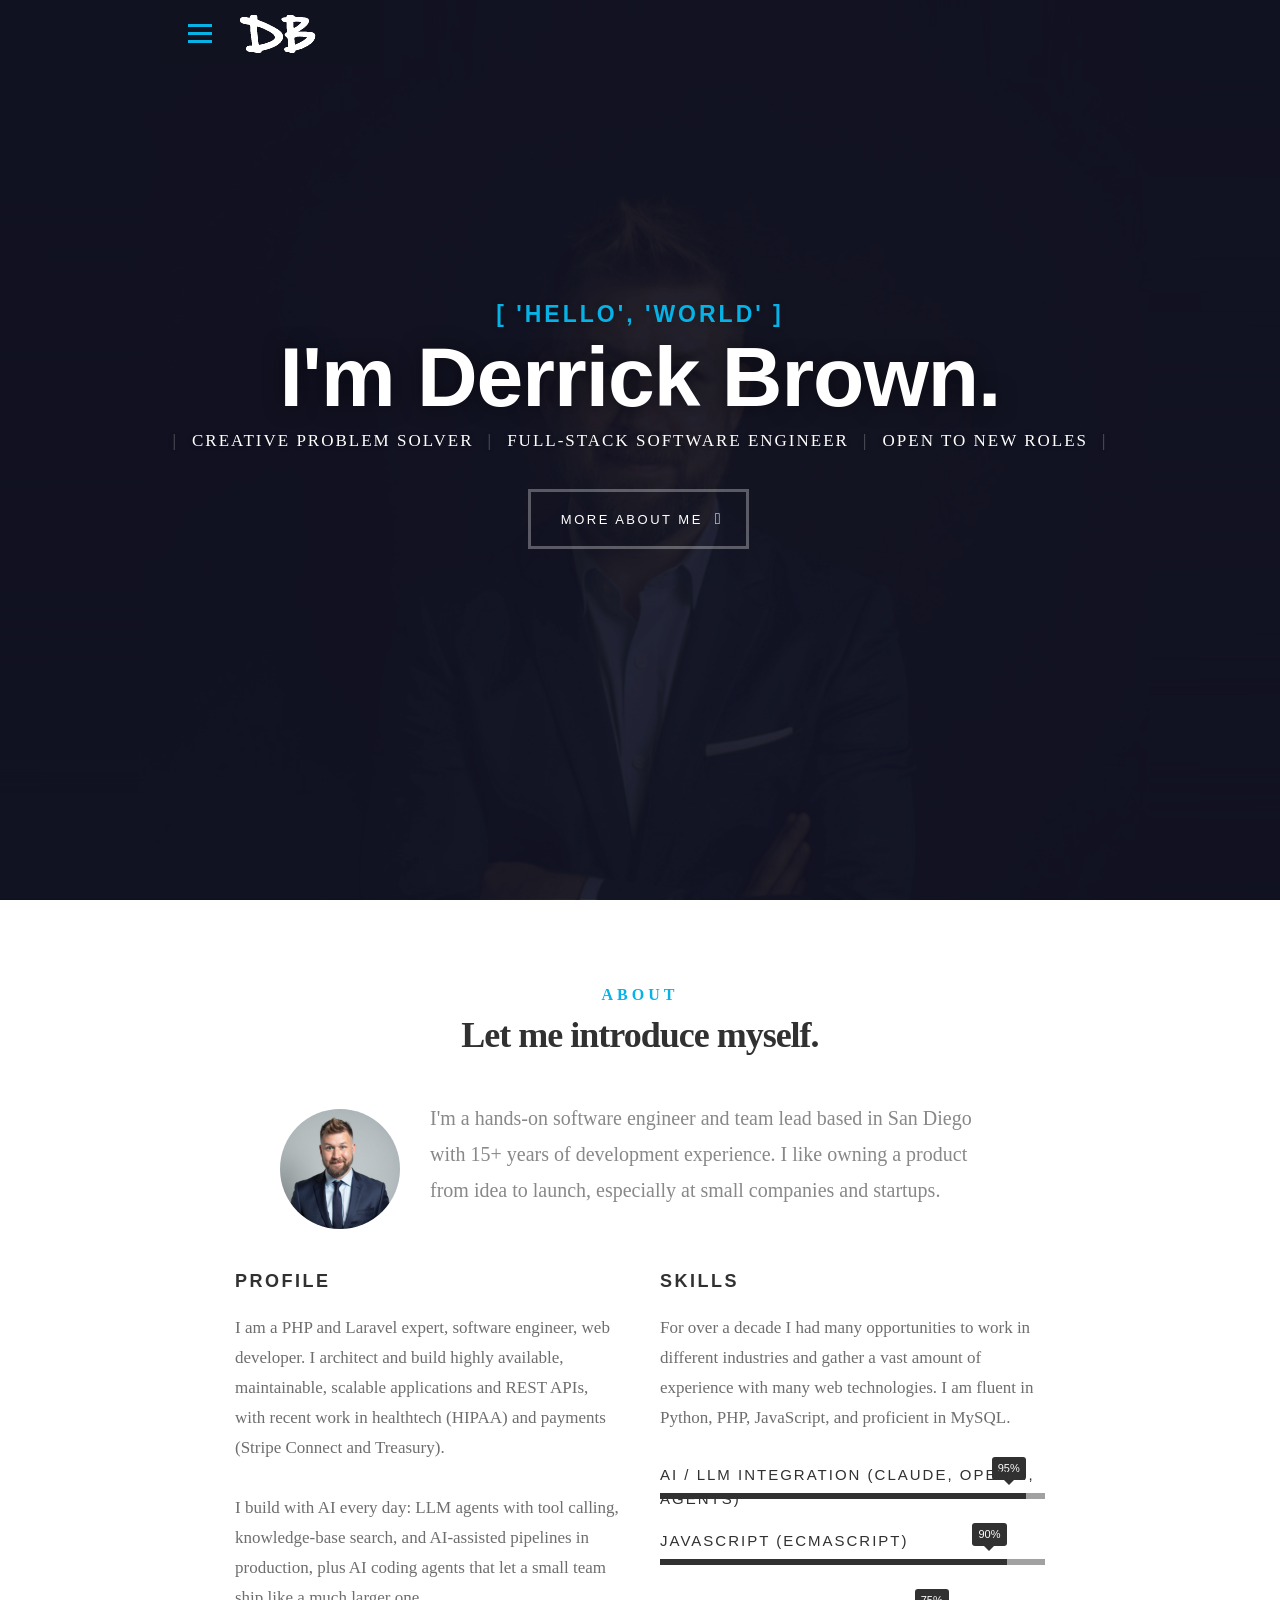
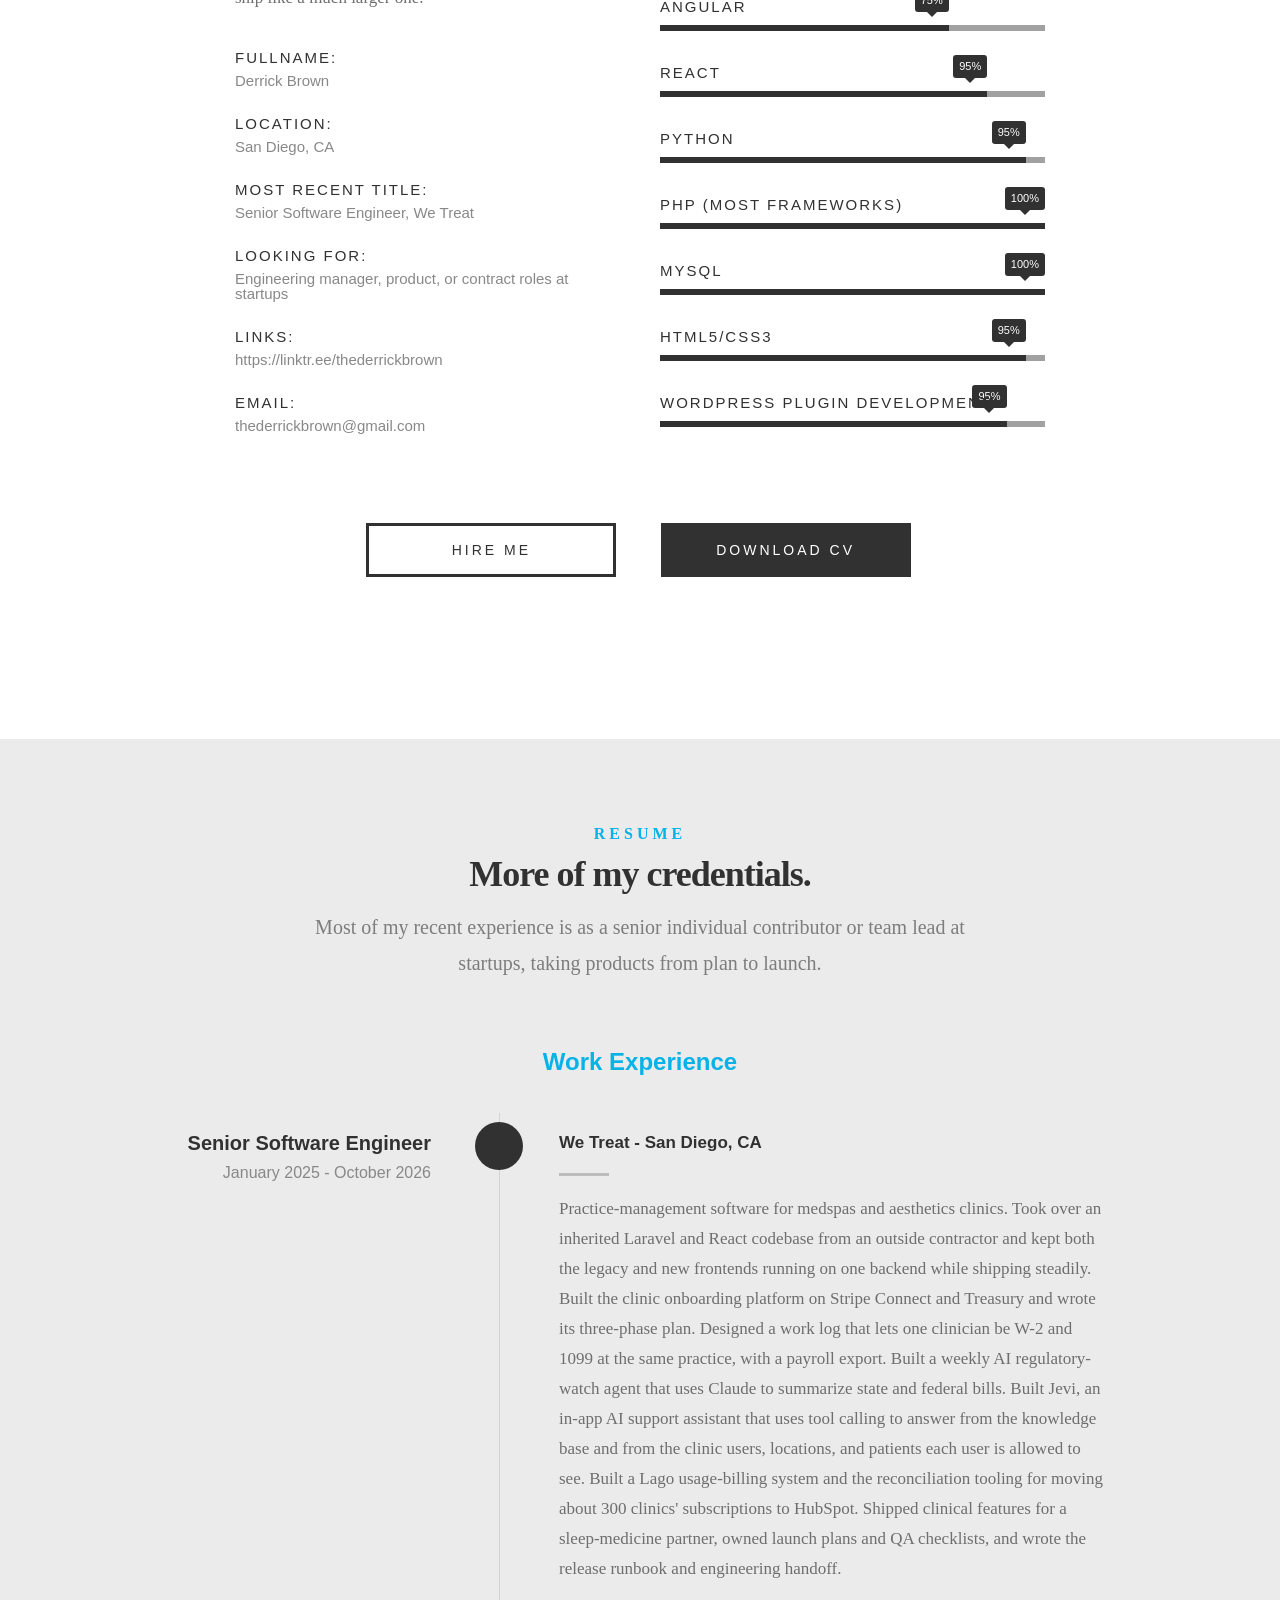
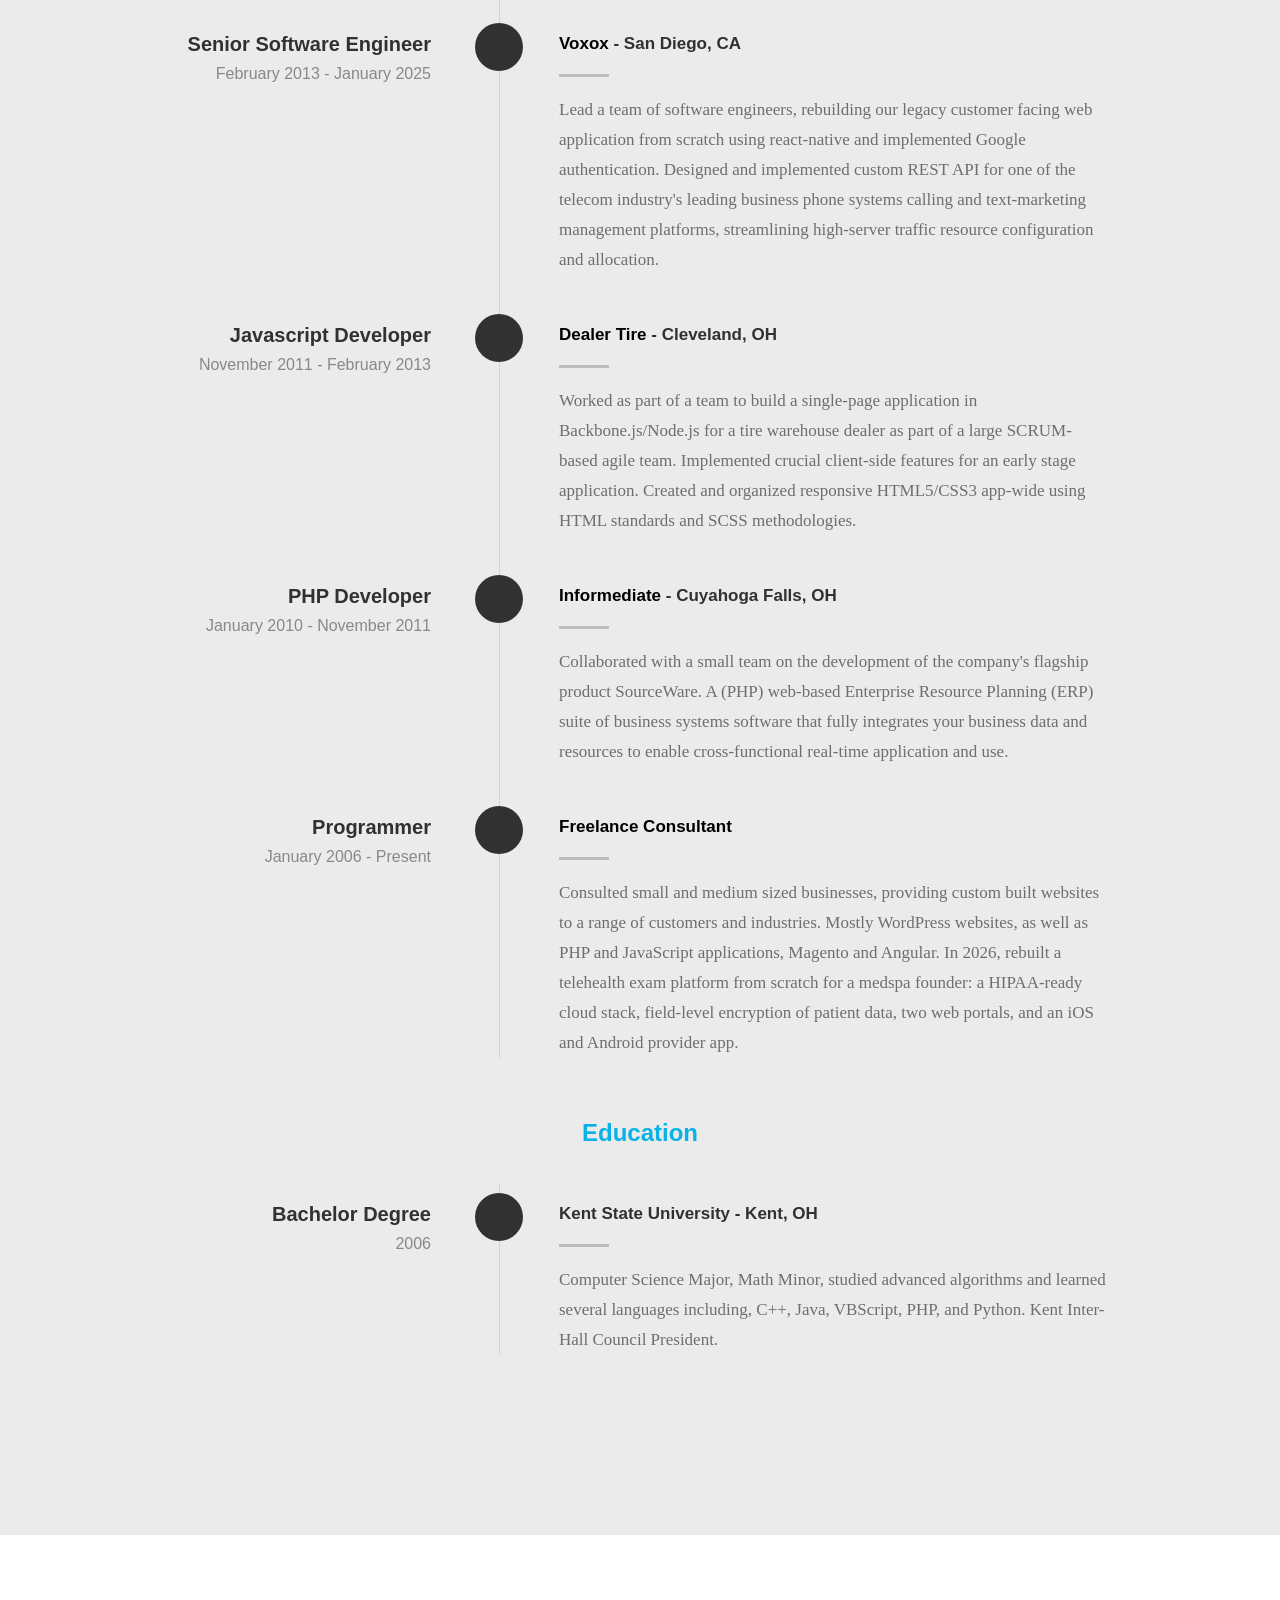
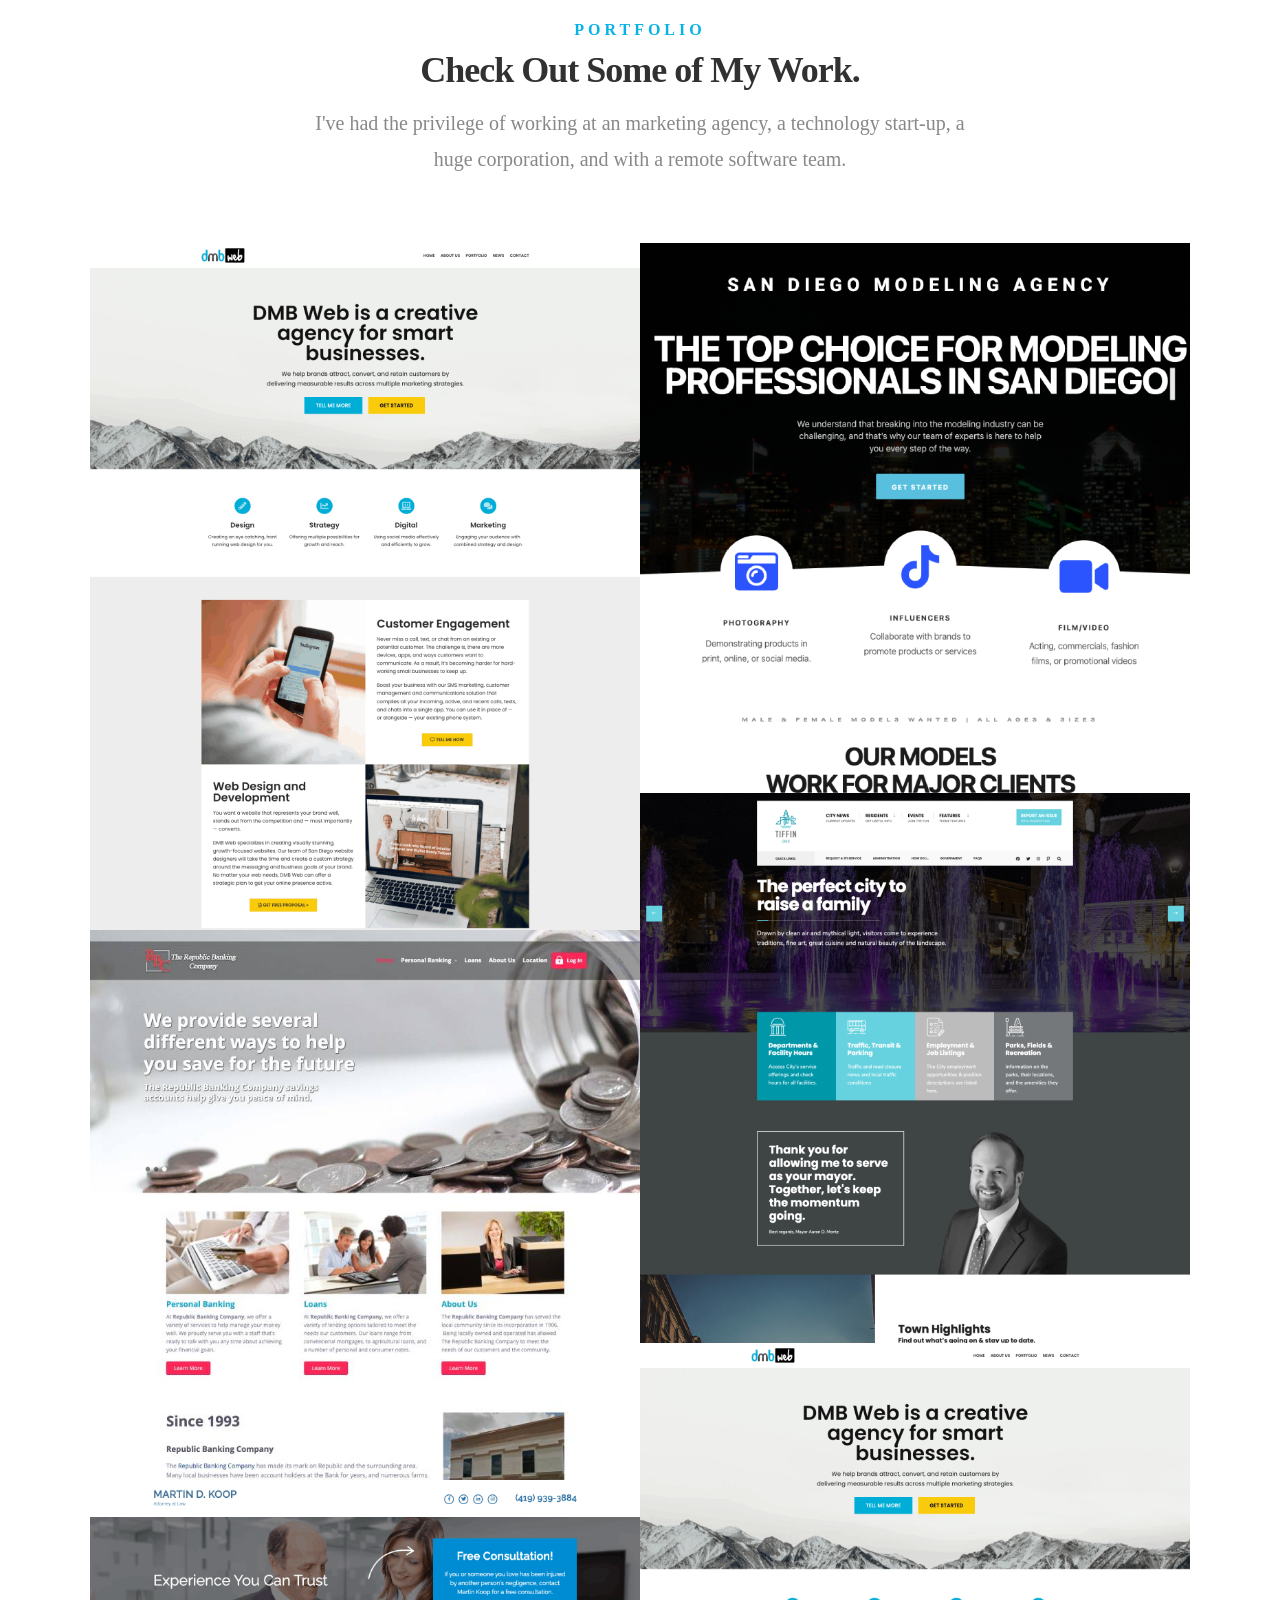
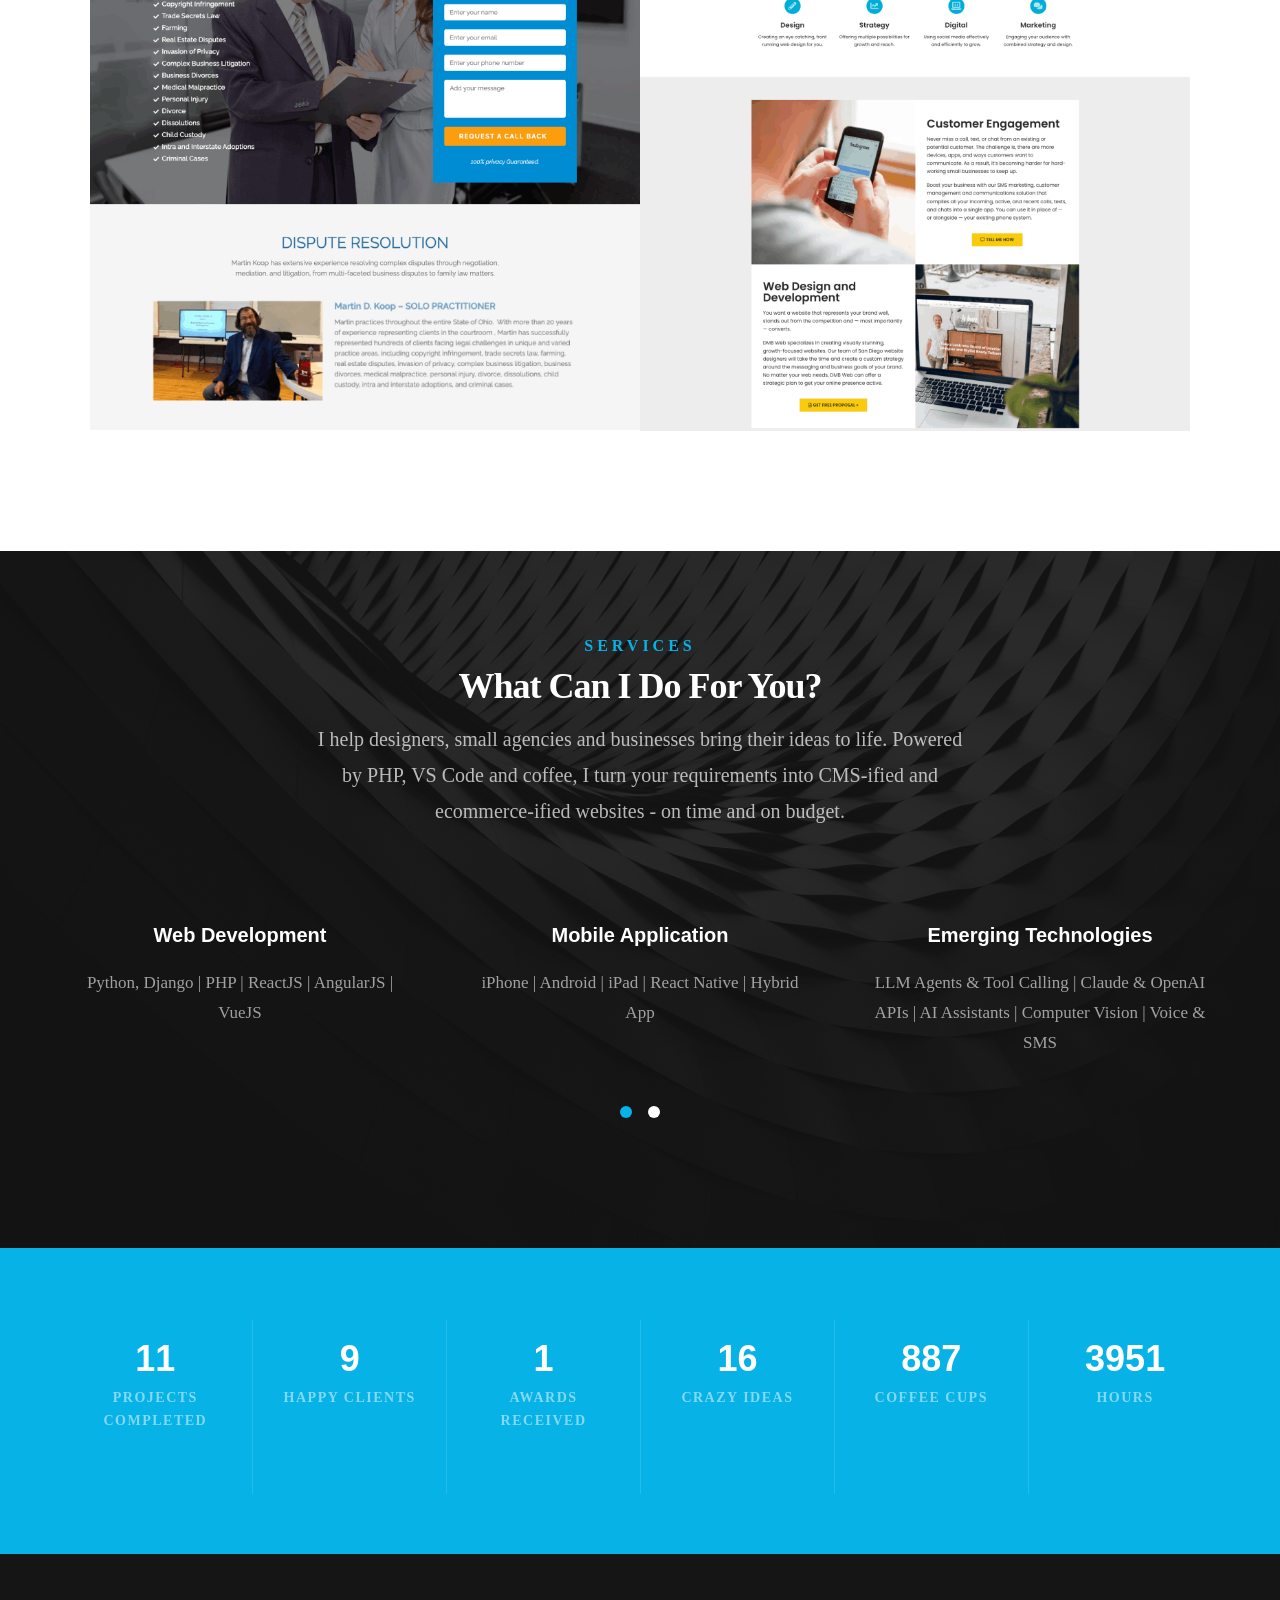
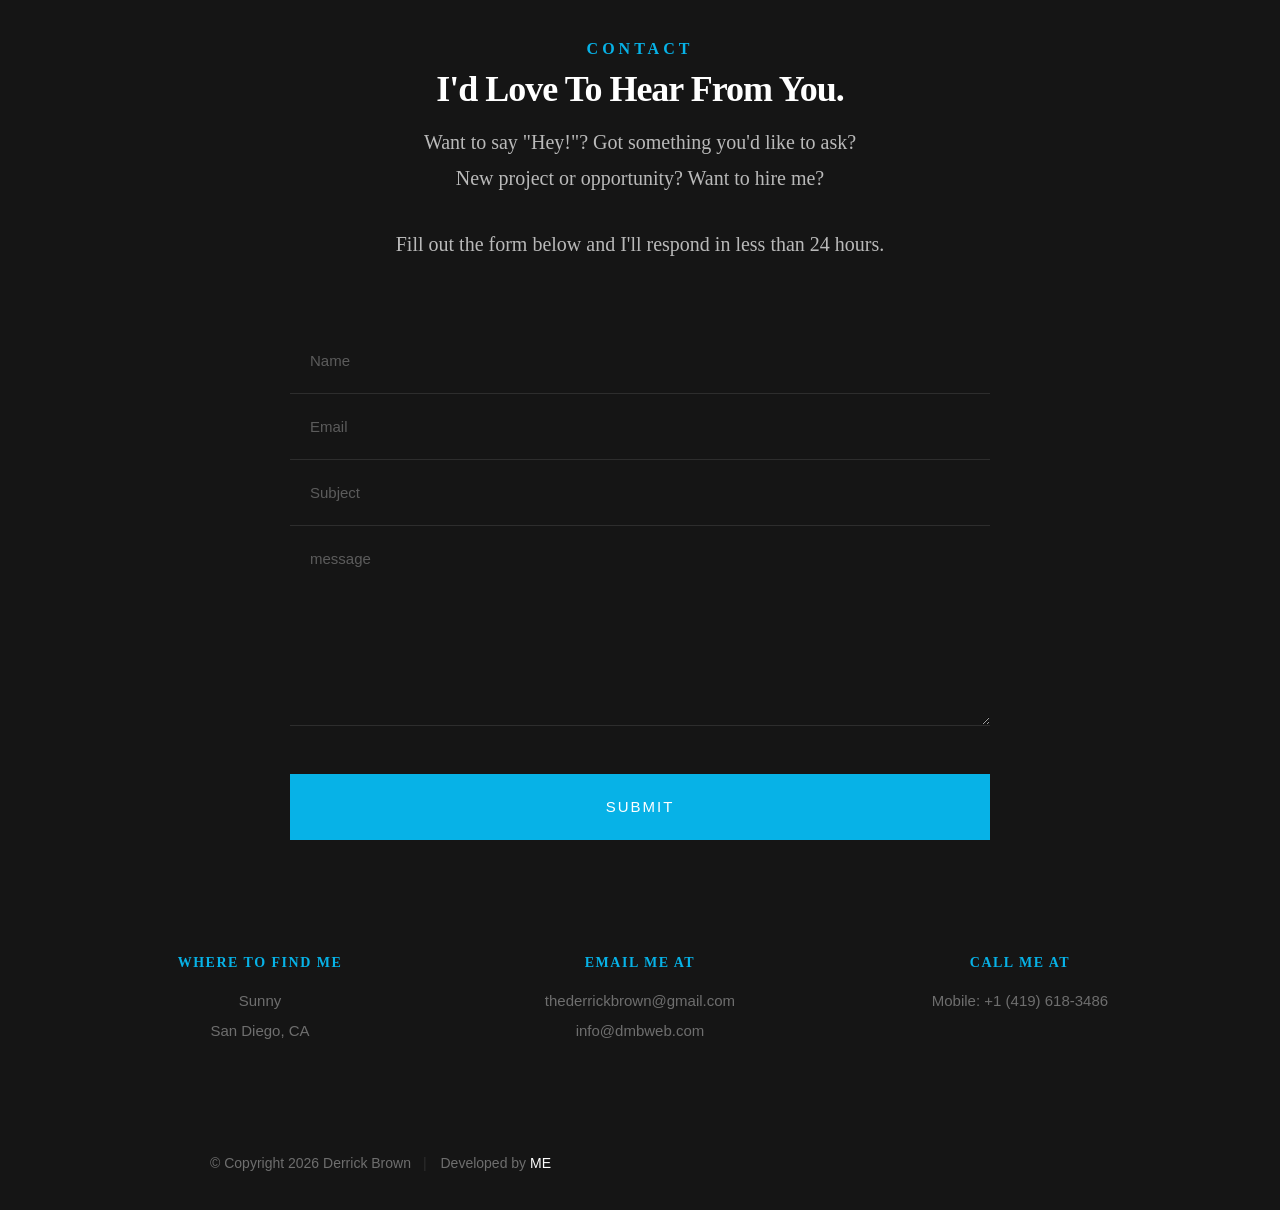
==== commit a62f7508: "Old-style hero on new design; phone number 419-618-3486 Co-Authored-By: Claude Opus 5.5 <noreply@ant" ====
--- a/index.html
+++ b/index.html
@@ -851,7 +851,7 @@
 
    			<h5>Call Me At</h5>
 
-   			<p>Mobile: +1 (213) 863-2959</p>
+   			<p>Mobile: +1 (419) 618-3486</p>
 
    		</div>
    		
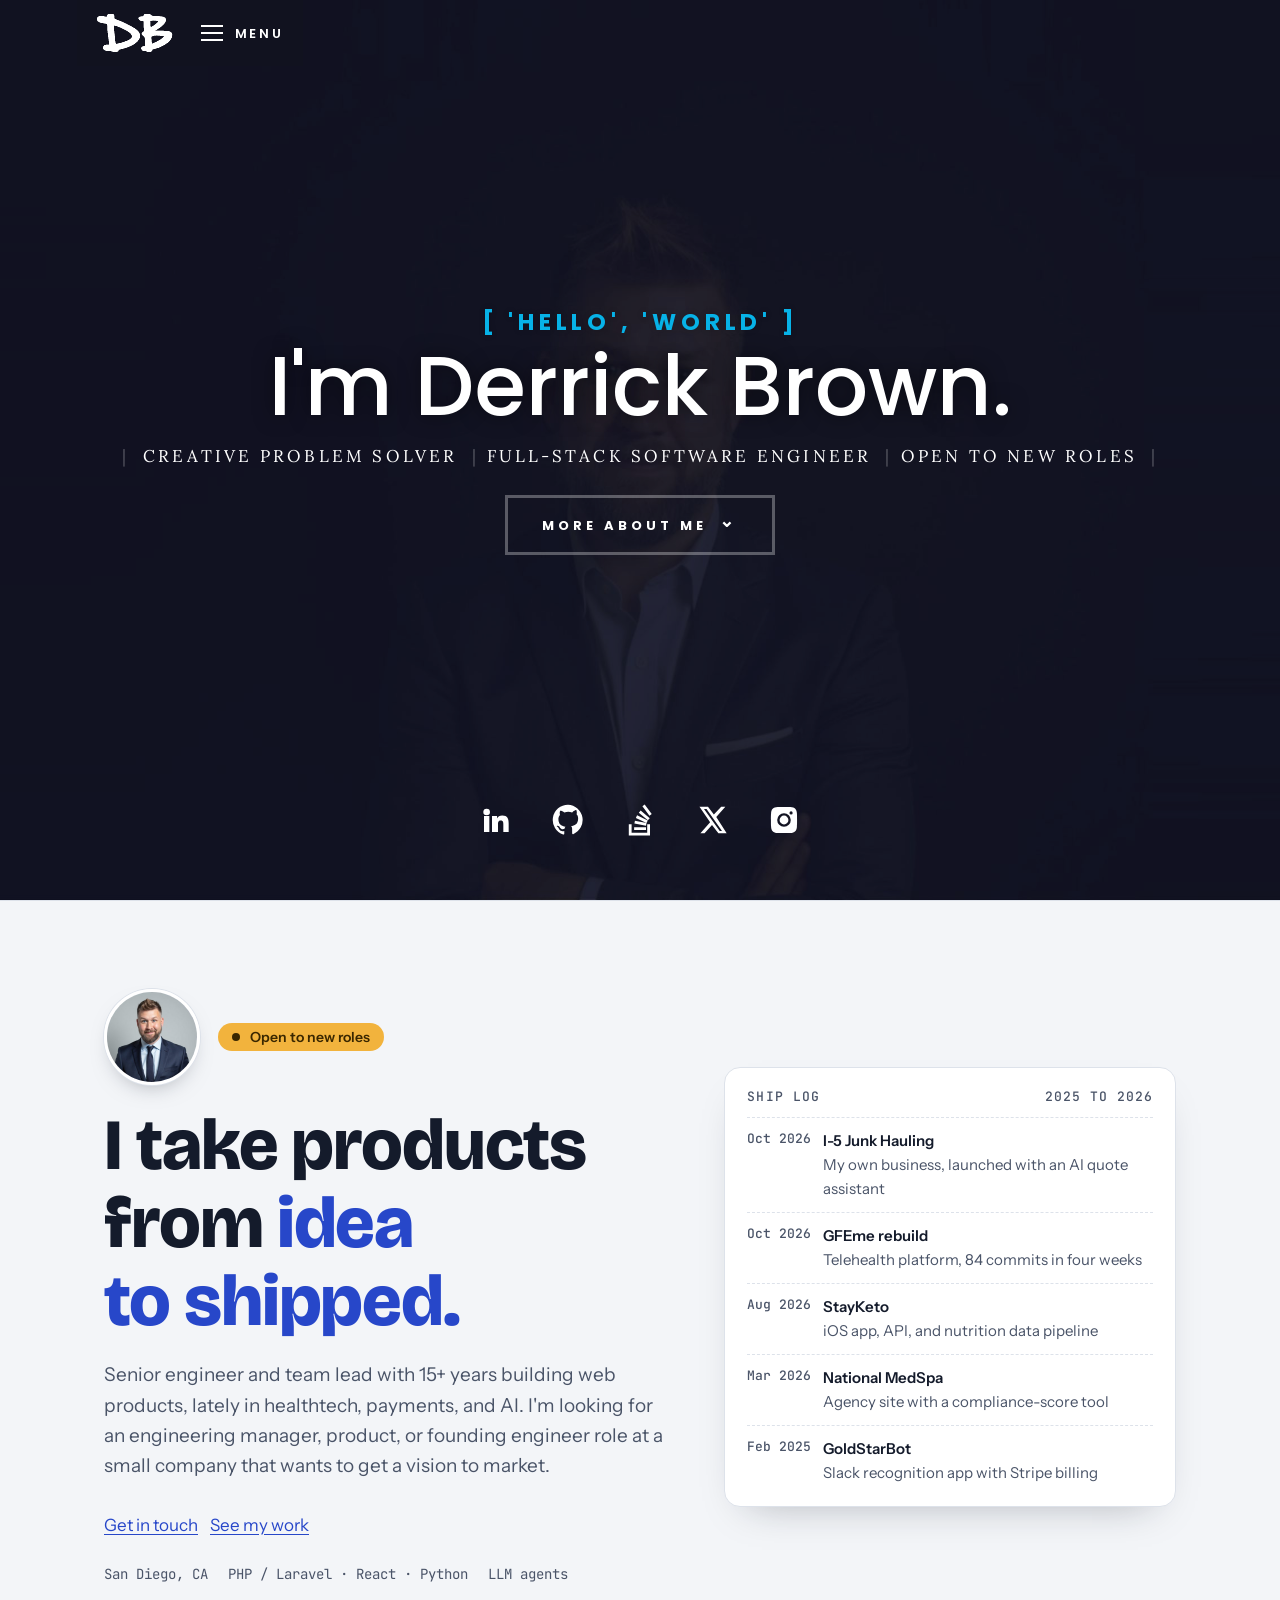
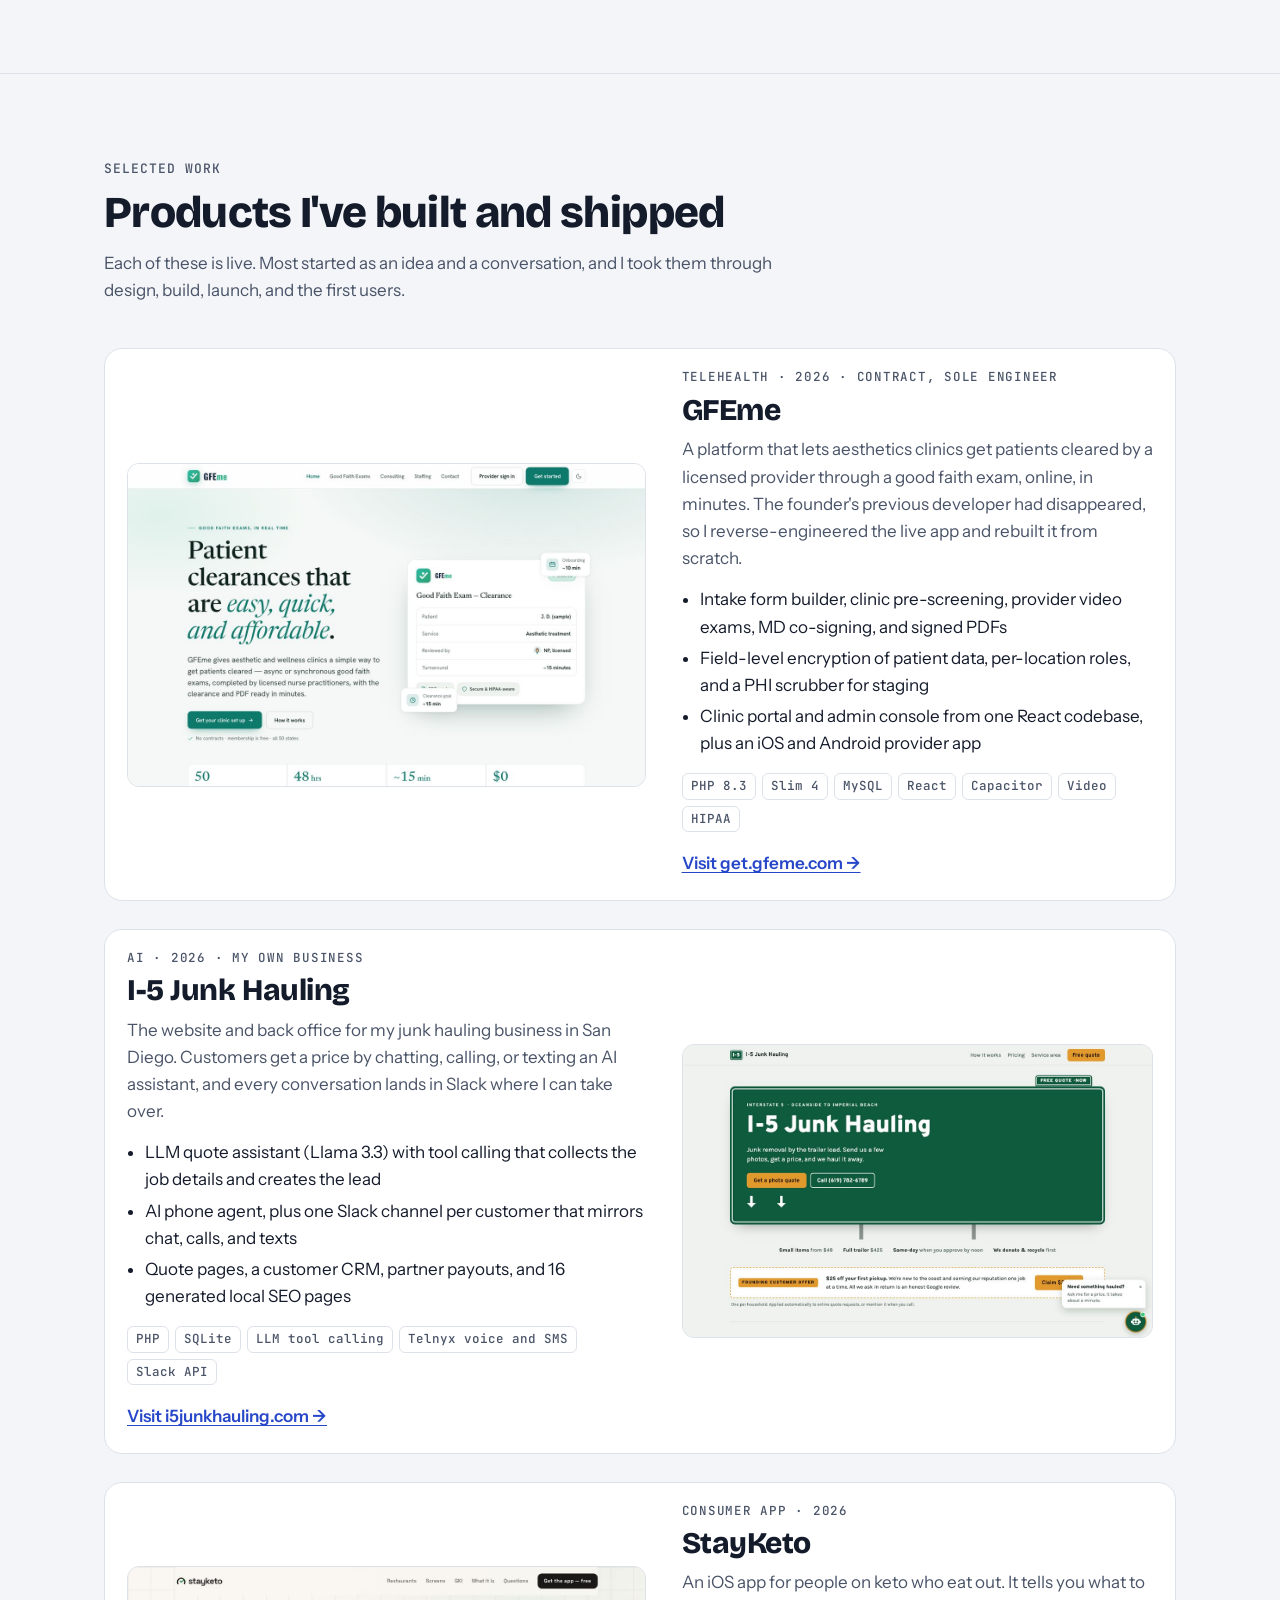
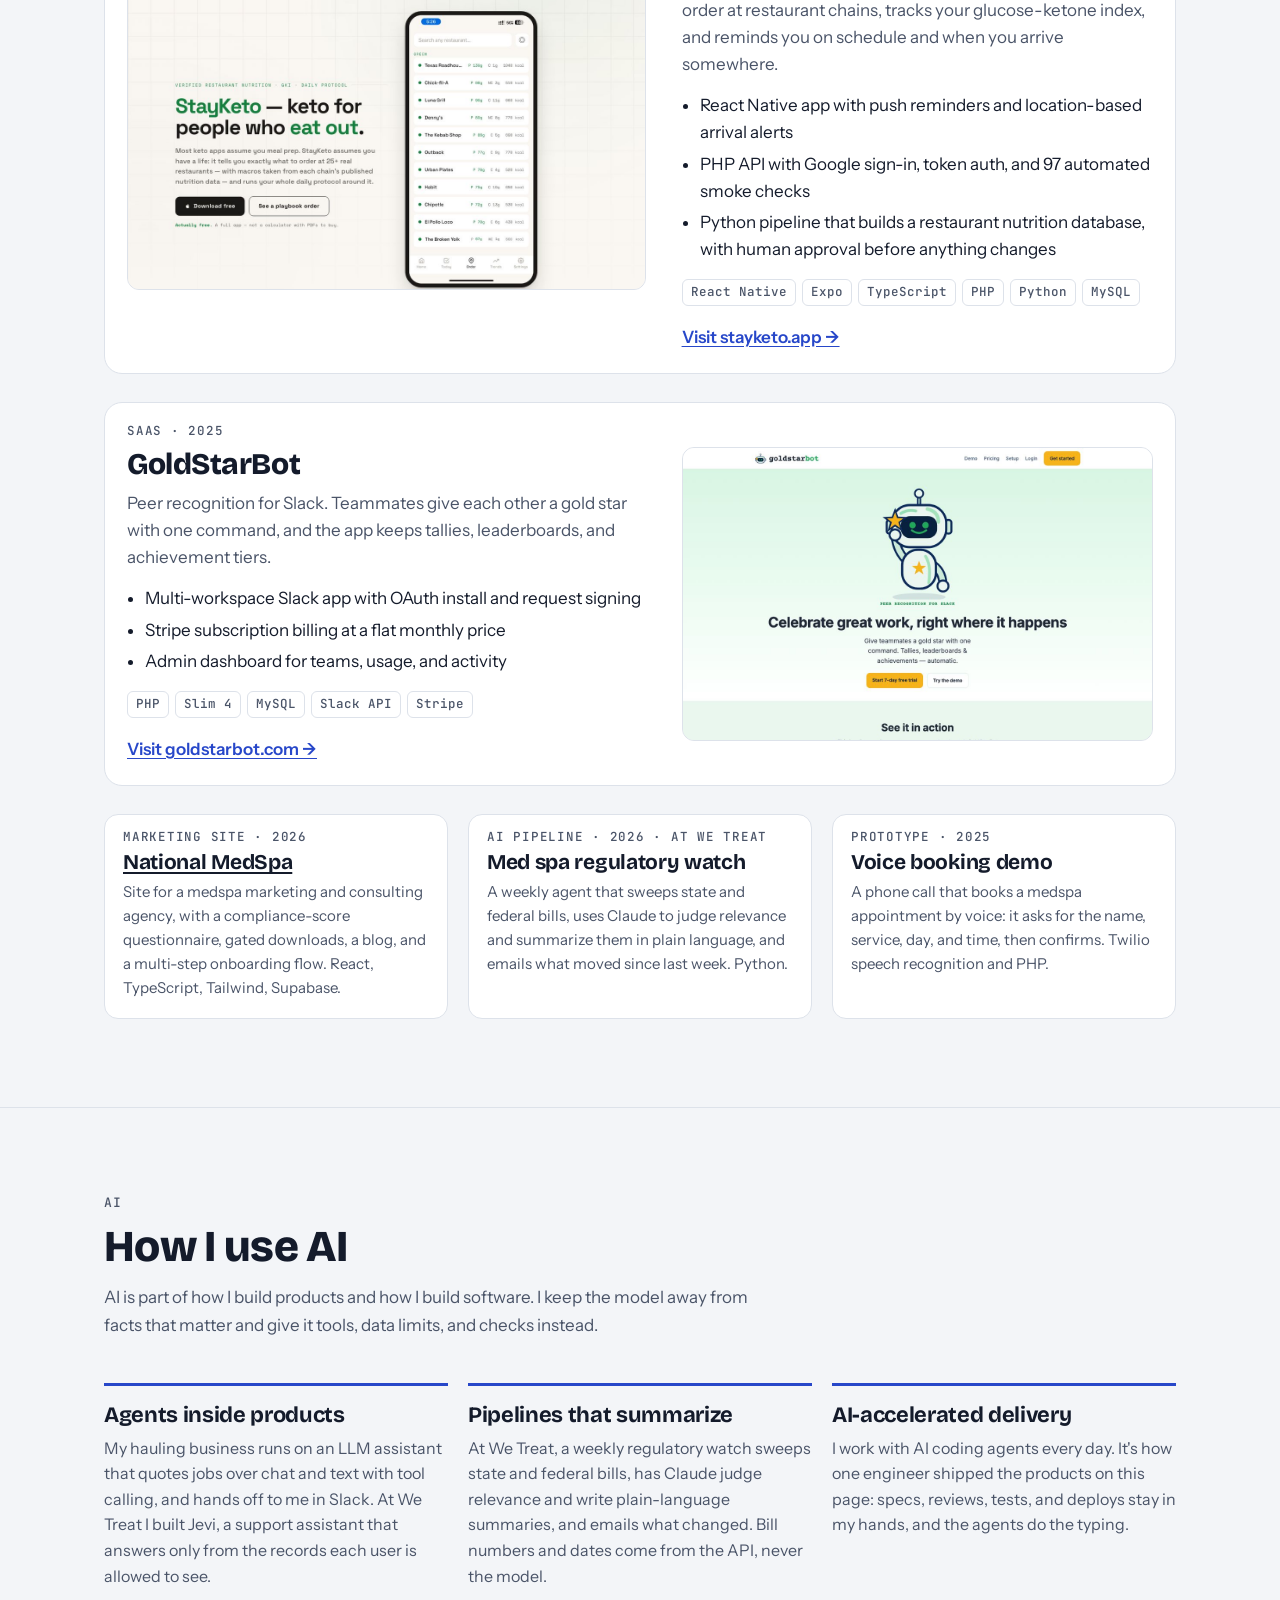
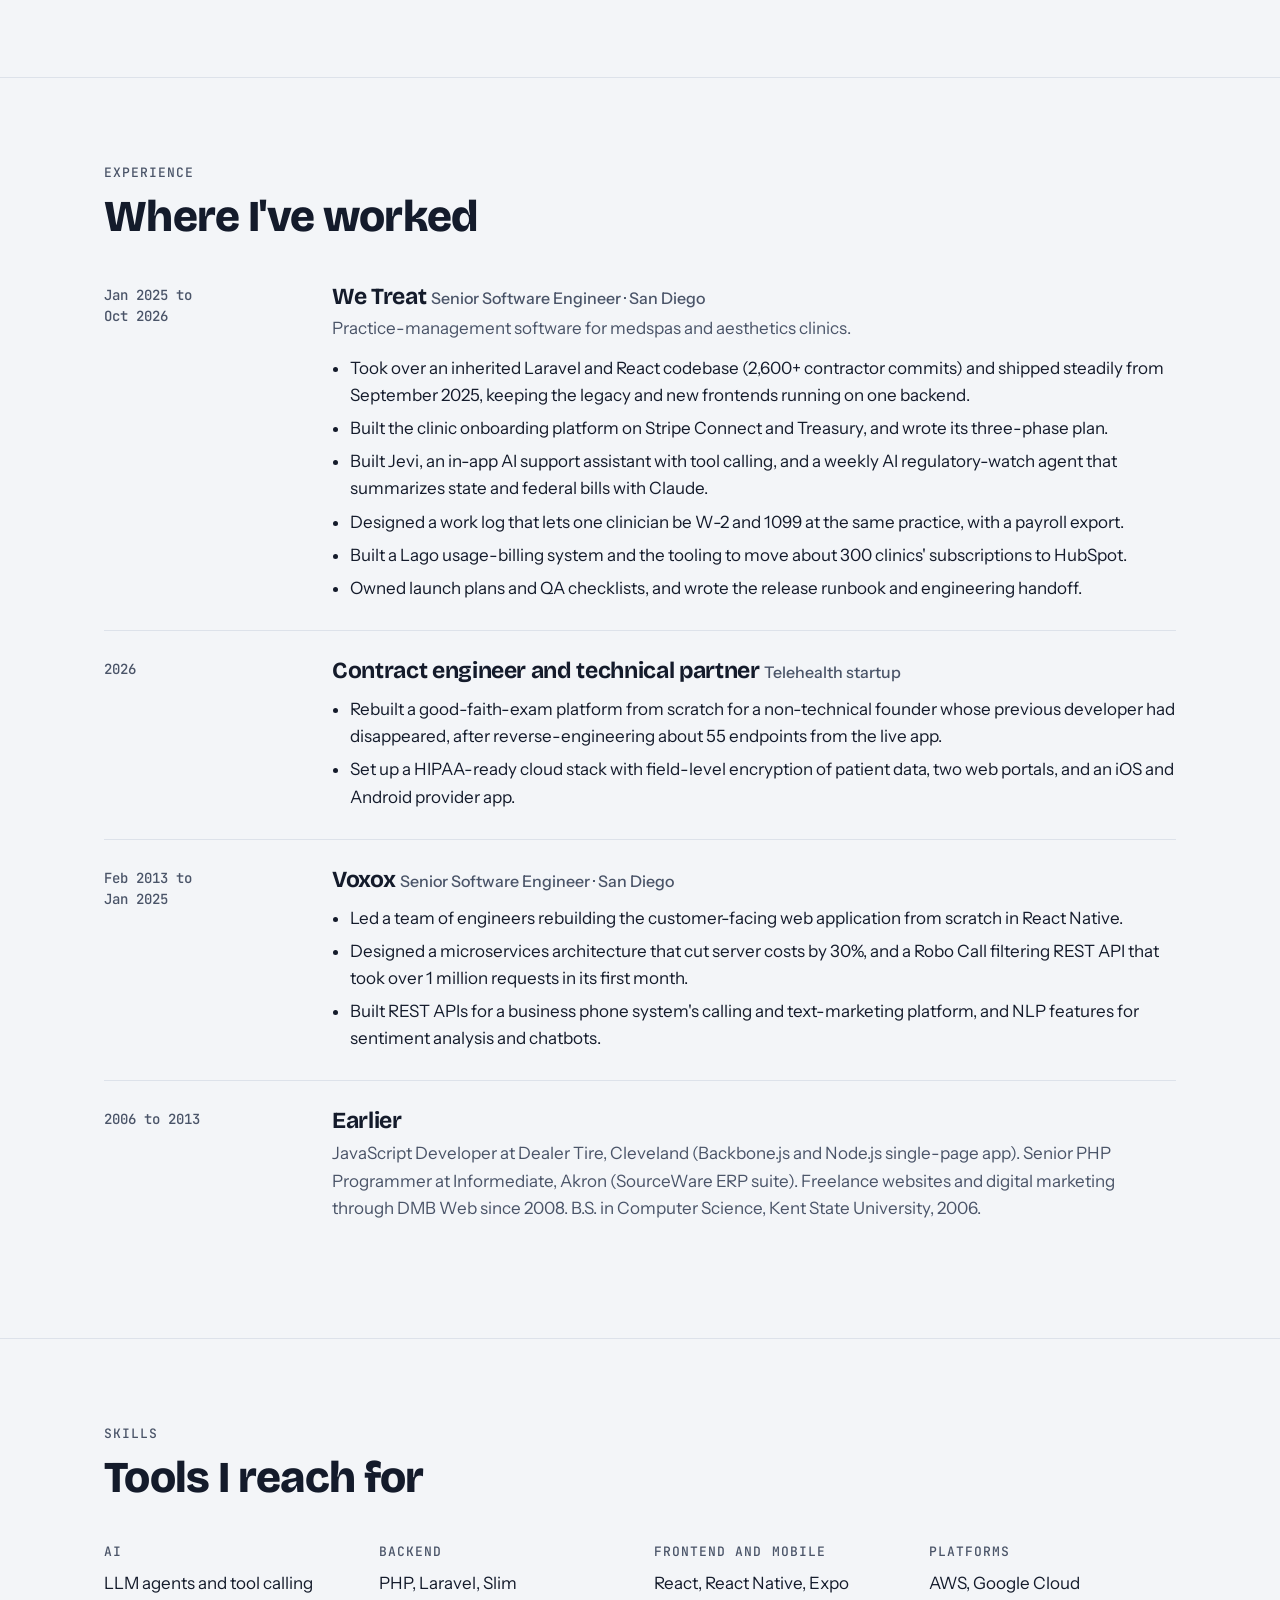
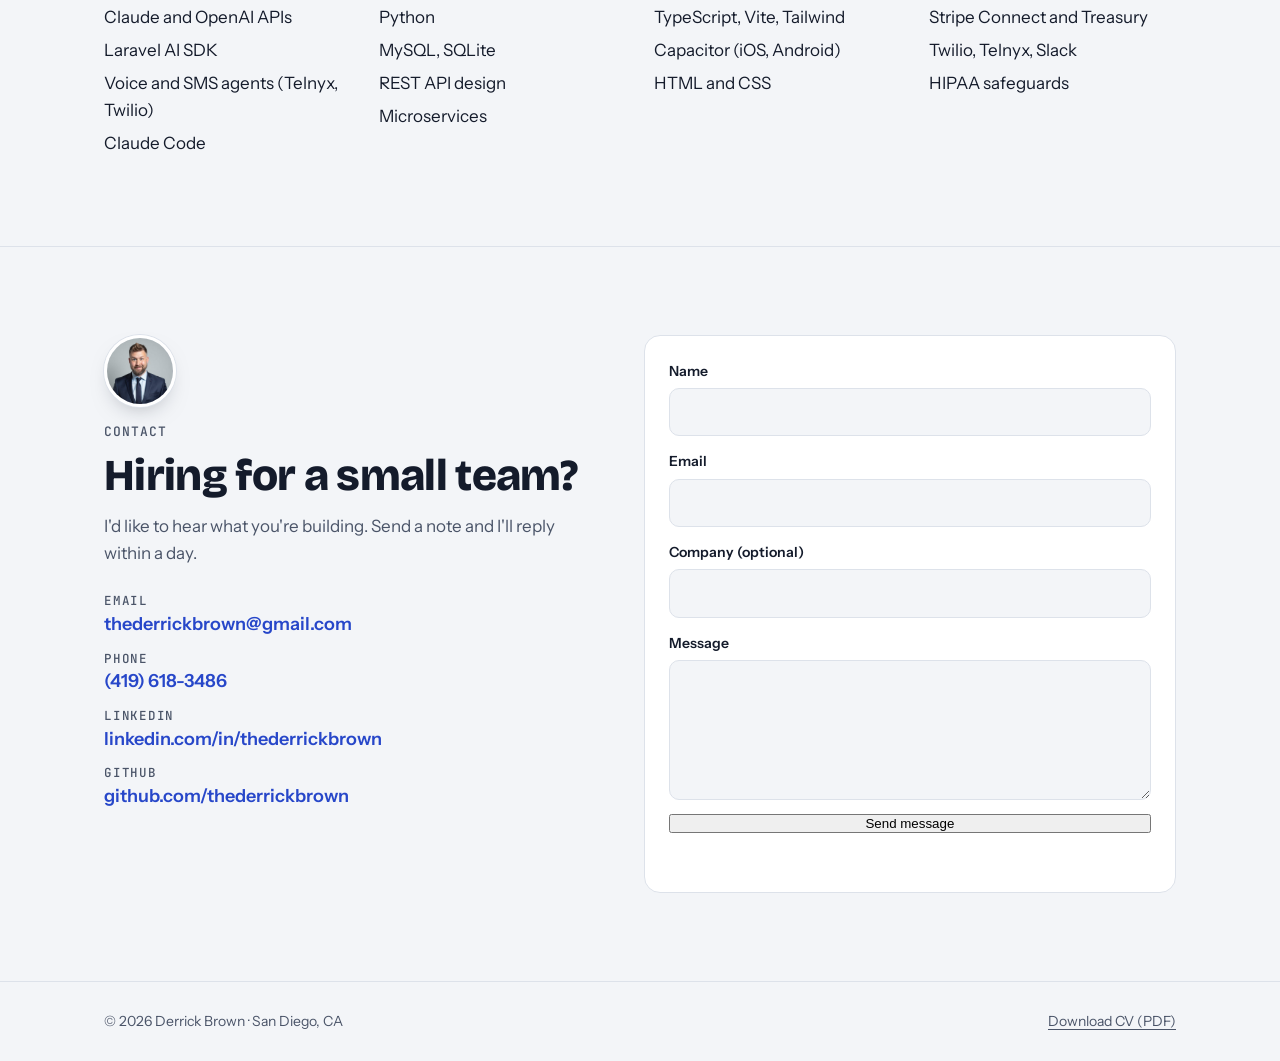
==== commit 4cd0c4ff: "Go live: new design becomes index.html; preview.html redirects to / Co-Authored-By: Claude Opus 5.5 " ====
--- a/index.html
+++ b/index.html
@@ -1,907 +1,479 @@
-<!DOCTYPE html>
-<!--[if IE 8 ]><html class="no-js oldie ie8" lang="en"> <![endif]-->
-<!--[if IE 9 ]><html class="no-js oldie ie9" lang="en"> <![endif]-->
-<!--[if (gte IE 9)|!(IE)]><!--><html class="no-js" lang="en"> <!--<![endif]-->
+<!doctype html>
+<html lang="en">
 <head>
-
-	<!-- Google Tag Manager -->
-	<script>(function(w,d,s,l,i){w[l]=w[l]||[];w[l].push({'gtm.start':
+<!-- Google Tag Manager -->
+<script>(function(w,d,s,l,i){w[l]=w[l]||[];w[l].push({'gtm.start':
 new Date().getTime(),event:'gtm.js'});var f=d.getElementsByTagName(s)[0],
 j=d.createElement(s),dl=l!='dataLayer'?'&l='+l:'';j.async=true;j.src=
 'https://www.googletagmanager.com/gtm.js?id='+i+dl;f.parentNode.insertBefore(j,f);
 })(window,document,'script','dataLayer','GTM-WT8LXZP');</script>
-	<!-- End Google Tag Manager -->
-
-   <!--- basic page needs
-   ================================================== -->
-   <meta charset="utf-8">
-	<title>Derrick Brown | Senior Software Engineer | San Diego</title>
-	<meta name="description" content="Derrick Brown, senior software engineer and team lead in San Diego. Open to engineering manager, product, and contract roles at startups.">
-	<meta name="author" content="thederrickbrown">
-
-   <!-- mobile specific metas
-   ================================================== -->
-	<meta name="viewport" content="width=device-width, initial-scale=1, maximum-scale=1">
-
- 	<!-- CSS
-   ================================================== -->
-   <link rel="stylesheet" href="css/base.css">  
-   <link rel="stylesheet" href="css/main.css">
-   <link rel="stylesheet" href="css/vendor.css">     
-
-   <!-- script
-   ================================================== -->   
-	<script src="js/modernizr.js"></script>
-	<script src="js/pace.min.js"></script>
-
-   <!-- favicons
-	================================================== -->
-	<link rel="icon" type="image/png" href="favicon.png">
-
+<!-- End Google Tag Manager -->
+<meta charset="utf-8">
+<meta name="viewport" content="width=device-width, initial-scale=1">
+<title>Derrick Brown | Engineering Leader and Product Builder</title>
+<meta name="description" content="Derrick Brown, senior software engineer and team lead in San Diego. 15+ years shipping web products, lately in healthtech, payments, and AI. Open to engineering manager, product, and founding engineer roles.">
+<meta property="og:title" content="Derrick Brown | Engineering Leader and Product Builder">
+<meta property="og:description" content="I take products from idea to shipped. Open to engineering manager, product, and founding engineer roles at startups.">
+<meta property="og:image" content="https://resume.dmbweb.com/images/work/gfeme.jpg">
+<link rel="icon" type="image/png" href="favicon.png">
+<link rel="preconnect" href="https://fonts.googleapis.com">
+<link rel="preconnect" href="https://fonts.gstatic.com" crossorigin>
+<link rel="stylesheet" href="https://fonts.googleapis.com/css2?family=Poppins:wght@500;700&family=Lora&family=Bricolage+Grotesque:opsz,wght@12..96,500;12..96,700;12..96,800&family=Instrument+Sans:wght@400;500;600&family=JetBrains+Mono:wght@400;500&display=swap">
+<style>
+/* Layout: one long column of "shipped work" evidence, a ship-log card beside the hero, then case-study rows.
+   Palette: cool drafting paper, deep ink, a cobalt for action, amber only for the "open to work" signal. */
+:root {
+  --paper: #f3f5f8;
+  --card: #ffffff;
+  --ink: #141b2b;
+  --ink-2: #4a5468;
+  --line: #dde2ea;
+  --cobalt: #2747c9;
+  --cobalt-ink: #ffffff;
+  --amber: #f2b33d;
+  --amber-ink: #3a2700;
+  --ok: #1d8a5b;
+  --f-display: "Bricolage Grotesque", "Avenir Next", system-ui, sans-serif;
+  --f-body: "Instrument Sans", "Helvetica Neue", Arial, sans-serif;
+  --f-mono: "JetBrains Mono", ui-monospace, Menlo, monospace;
+  --wrap: 1120px;
+  color-scheme: light;
+}
+@media (prefers-color-scheme: dark) {
+  :root:not([data-theme="light"]) {
+    --paper: #0e131d; --card: #161d2b; --ink: #eef1f7; --ink-2: #a8b2c5; --line: #283246;
+    --cobalt: #7b95ff; --cobalt-ink: #0b1020; --amber: #f2b33d; --ok: #4cc58d; color-scheme: dark;
+  }
+}
+:root[data-theme="dark"] {
+  --paper: #0e131d; --card: #161d2b; --ink: #eef1f7; --ink-2: #a8b2c5; --line: #283246;
+  --cobalt: #7b95ff; --cobalt-ink: #0b1020; --amber: #f2b33d; --ok: #4cc58d; color-scheme: dark;
+}
+* { box-sizing: border-box; margin: 0; padding: 0; }
+[hidden] { display: none !important; }
+html { scroll-behavior: smooth; }
+@media (prefers-reduced-motion: reduce) { html { scroll-behavior: auto; } * { transition: none !important; } }
+body { background: var(--paper); color: var(--ink); font: 17px/1.6 var(--f-body); -webkit-font-smoothing: antialiased; }
+img { max-width: 100%; display: block; }
+a { color: var(--cobalt); text-underline-offset: 3px; }
+a:focus-visible, button:focus-visible, input:focus-visible, textarea:focus-visible { outline: 3px solid var(--amber); outline-offset: 2px; }
+.wrap { max-width: var(--wrap); margin: 0 auto; padding-inline: 24px; }
+h1, h2, h3 { font-family: var(--f-display); line-height: 1.08; text-wrap: balance; letter-spacing: -.015em; }
+h2 { font-size: clamp(30px, 4vw, 44px); font-weight: 800; }
+.eyebrow { font: 500 13px/1 var(--f-mono); letter-spacing: .08em; text-transform: uppercase; color: var(--ink-2); }
+.lede { color: var(--ink-2); max-width: 62ch; }
+section { padding-block: 88px; }
+section + section { border-top: 1px solid var(--line); }
+.sec-head { display: grid; gap: 14px; margin-bottom: 44px; }
+
+/* header: the original site's dark "DB" bar with a menu toggle */
+.top { position: fixed; top: env(safe-area-inset-top, 0px); left: 0; right: 0; z-index: 20; pointer-events: none; }
+.top .bar { pointer-events: auto; position: absolute; left: max(16px, min(90px, 6vw)); top: 0; background: #11121f; min-height: 66px;
+            display: flex; align-items: center; gap: 28px; padding: 0 20px; }
+.top .logo img { width: 76px; height: 38px; }
+.menu-toggle { background: none; border: 0; color: #fff; font: 600 13px/1 "Poppins", var(--f-body); letter-spacing: .2em; text-transform: uppercase;
+               display: flex; align-items: center; gap: 12px; cursor: pointer; padding: 10px 0; }
+.menu-toggle span, .menu-toggle span::before, .menu-toggle span::after { display: block; width: 22px; height: 2px; background: #fff; position: relative; }
+.menu-toggle span::before, .menu-toggle span::after { content: ""; position: absolute; left: 0; }
+.menu-toggle span::before { top: -7px; } .menu-toggle span::after { top: 7px; }
+.top nav { position: absolute; top: 66px; left: 0; min-width: 220px; background: #11121f; display: grid; padding: 10px 0 16px; }
+.top nav a { color: rgb(255 255 255 / .75); text-decoration: none; font: 500 15px/1 "Poppins", var(--f-body); padding: 12px 20px; }
+.top nav a:hover, .top nav a:focus-visible { color: #07b2e7; }
+
+/* intro: the original full-screen hero */
+.intro { position: relative; min-height: max(640px, 100svh); display: grid; place-items: center; text-align: center; padding: 120px 16px 160px;
+         background: #151515 url(images/intro-bg-2400.jpg) center bottom / cover no-repeat; color: #fff; border-top: 0; }
+.intro::before { content: ""; position: absolute; inset: 0; background: #111; opacity: .35; }
+.intro-content { position: relative; }
+.intro h5 { color: #07b2e7; font: 700 clamp(15px, 2.3vw, 23px)/1.56 "Poppins", sans-serif; letter-spacing: .3rem; text-transform: uppercase; text-shadow: 0 0 6px rgb(0 0 0 / .2); }
+.intro h1 { font: 500 clamp(44px, 8.4vw, 84px)/1.07 "Poppins", sans-serif; letter-spacing: 0; margin: 0 auto 6px; max-width: 900px; text-shadow: 0 0 20px rgb(0 0 0 / .5); }
+.intro-position { font: 400 clamp(12px, 1.7vw, 17px)/2.4 "Lora", serif; text-transform: uppercase; letter-spacing: .2rem; }
+.intro-position span { display: inline-block; }
+.intro-position span::after { content: "|"; padding: 0 8px 0 14px; color: rgb(255 255 255 / .3); }
+.intro-position span:first-child::before { content: "|"; padding: 0 14px 0 8px; color: rgb(255 255 255 / .3); }
+.intro-btn { display: inline-flex; align-items: center; gap: 12px; margin-top: 18px; height: 60px; padding: 0 34px; border: 3px solid rgb(255 255 255 / .3);
+             color: #fff; text-decoration: none; font: 700 13px/1 "Poppins", sans-serif; letter-spacing: .25rem; text-transform: uppercase; }
+.intro-btn:hover, .intro-btn:focus-visible { border-color: #07b2e7; }
+.intro-btn span { font-size: 18px; transform: translateY(-4px); }
+.intro-social { position: absolute; left: 0; right: 0; bottom: 64px; list-style: none; display: flex; justify-content: center; gap: clamp(20px, 4vw, 40px); }
+.intro-social svg { width: clamp(24px, 3vw, 32px); height: clamp(24px, 3vw, 32px); fill: #fff; display: block; }
+.intro-social a:hover svg, .intro-social a:focus-visible svg { fill: #07b2e7; }
+@media (max-width: 600px) {
+  .intro-position span { display: block; }
+  .intro-position span::before, .intro-position span::after { display: none !important; }
+}
+
+/* hero */
+.hero { padding-block: 88px; }
+.hero .wrap { display: grid; grid-template-columns: minmax(0, 1.25fr) minmax(0, 1fr); gap: 56px; align-items: center; }
+.who { display: flex; align-items: center; gap: 18px; flex-wrap: wrap; }
+.face { width: 96px; height: 96px; border-radius: 50%; object-fit: cover; border: 3px solid var(--card); box-shadow: 0 0 0 1px var(--line), 0 10px 24px -14px rgb(20 27 43 / .5); }
+.contact .face { width: 72px; height: 72px; margin-bottom: 18px; }
+.status { display: inline-flex; align-items: center; gap: 10px; background: var(--amber); color: var(--amber-ink); border-radius: 999px;
+          padding: 7px 14px; font: 600 14px/1 var(--f-body); }
+.status i { width: 8px; height: 8px; border-radius: 50%; background: var(--amber-ink); }
+.hero h1 { font-size: clamp(40px, 6.2vw, 72px); font-weight: 800; margin-top: 22px; }
+.hero h1 em { font-style: normal; color: var(--cobalt); }
+.hero .lede { font-size: 19px; margin-top: 20px; }
+.hero .ctas { display: flex; flex-wrap: wrap; gap: 12px; margin-top: 30px; }
+.hero .meta { display: flex; flex-wrap: wrap; gap: 8px 20px; margin-top: 26px; font: 400 14px/1.4 var(--f-mono); color: var(--ink-2); }
+
+/* ship log card */
+.log { background: var(--card); border: 1px solid var(--line); border-radius: 16px; padding: 22px 22px 10px; box-shadow: 0 18px 40px -24px rgb(20 27 43 / .35); }
+.log h2 { font: 500 13px/1 var(--f-mono); letter-spacing: .08em; text-transform: uppercase; color: var(--ink-2); display: flex; justify-content: space-between; }
+.log ol { list-style: none; margin-top: 14px; }
+.log li { display: grid; grid-template-columns: 64px 1fr; gap: 12px; padding: 11px 0; border-top: 1px dashed var(--line); font-size: 15px; }
+.log time { font: 500 13px/1.6 var(--f-mono); color: var(--ink-2); font-variant-numeric: tabular-nums; }
+.log b { font-weight: 600; }
+.log span { color: var(--ink-2); }
+
+/* work */
+.work-list { display: grid; gap: 28px; }
+.case { display: grid; grid-template-columns: minmax(0, 1.1fr) minmax(0, 1fr); gap: 36px; align-items: center;
+        background: var(--card); border: 1px solid var(--line); border-radius: 18px; padding: 22px; }
+.case:nth-child(even) .shot { order: 2; }
+.shot { border-radius: 12px; overflow: hidden; border: 1px solid var(--line); aspect-ratio: 16 / 10; background: var(--paper); }
+.shot img { width: 100%; height: 100%; object-fit: cover; object-position: top; }
+.case .tag { font: 500 12.5px/1 var(--f-mono); letter-spacing: .06em; text-transform: uppercase; color: var(--ink-2); }
+.case h3 { font-size: 30px; font-weight: 800; margin: 10px 0 10px; }
+.case p { color: var(--ink-2); }
+.case ul.what { margin: 14px 0 0 18px; color: var(--ink); }
+.case ul.what li { margin-top: 4px; }
+.chips { display: flex; flex-wrap: wrap; gap: 6px; margin-top: 16px; }
+.chips span { font: 500 12.5px/1 var(--f-mono); border: 1px solid var(--line); border-radius: 6px; padding: 6px 8px; color: var(--ink-2); }
+.case .visit { display: inline-block; margin-top: 18px; font-weight: 600; }
+.more { display: grid; grid-template-columns: repeat(3, minmax(0, 1fr)); gap: 20px; margin-top: 28px; }
+.mini { background: var(--card); border: 1px solid var(--line); border-radius: 14px; }
+.mini .shot { border: 0; border-bottom: 1px solid var(--line); border-radius: 0; }
+.mini div.body { padding: 16px 18px 18px; }
+.mini h3 { font-size: 21px; font-weight: 700; margin: 8px 0 6px; }
+.mini h3 a { color: inherit; }
+.mini .tag { font: 500 12.5px/1 var(--f-mono); letter-spacing: .06em; text-transform: uppercase; color: var(--ink-2); }
+.mini p { color: var(--ink-2); font-size: 15px; }
+@media (max-width: 900px) {
+  .hero .wrap, .case { grid-template-columns: 1fr; }
+  .case:nth-child(even) .shot { order: 0; }
+  .more { grid-template-columns: 1fr; }
+}
+
+/* AI */
+.ai-grid { display: grid; grid-template-columns: repeat(3, minmax(0, 1fr)); gap: 20px; }
+.ai-grid article { border-top: 3px solid var(--cobalt); padding-top: 18px; }
+.ai-grid h3 { font-size: 22px; font-weight: 700; margin-bottom: 8px; }
+.ai-grid p { color: var(--ink-2); font-size: 16px; }
+@media (max-width: 900px) { .ai-grid { grid-template-columns: 1fr; } }
+
+/* experience */
+.jobs { display: grid; gap: 0; }
+.job { display: grid; grid-template-columns: 200px minmax(0, 1fr); gap: 28px; padding: 28px 0; border-top: 1px solid var(--line); }
+.job:first-child { border-top: 0; padding-top: 0; }
+.job .when { font: 500 14px/1.5 var(--f-mono); color: var(--ink-2); font-variant-numeric: tabular-nums; }
+.job h3 { font-size: 23px; font-weight: 700; }
+.job h3 small { font: 500 16px var(--f-body); color: var(--ink-2); letter-spacing: 0; }
+.job ul { margin: 12px 0 0 18px; }
+.job li { margin-top: 6px; }
+.job .early { color: var(--ink-2); margin-top: 6px; }
+@media (max-width: 700px) { .job { grid-template-columns: 1fr; gap: 6px; } }
+
+/* skills */
+.skills { display: grid; grid-template-columns: repeat(4, minmax(0, 1fr)); gap: 28px; }
+.skills h3 { font: 500 13px/1 var(--f-mono); letter-spacing: .08em; text-transform: uppercase; color: var(--ink-2); margin-bottom: 12px; }
+.skills ul { list-style: none; display: grid; gap: 6px; }
+@media (max-width: 900px) { .skills { grid-template-columns: repeat(2, minmax(0, 1fr)); } }
+@media (max-width: 460px) { .skills { grid-template-columns: 1fr; } }
+
+/* contact */
+.contact .wrap { display: grid; grid-template-columns: minmax(0, 1fr) minmax(0, 1.1fr); gap: 56px; }
+.reach { list-style: none; display: grid; gap: 14px; margin-top: 28px; }
+.reach li { display: grid; gap: 2px; }
+.reach small { font: 500 12.5px/1 var(--f-mono); letter-spacing: .06em; text-transform: uppercase; color: var(--ink-2); }
+.reach a { font-weight: 600; font-size: 18px; text-decoration: none; }
+form { background: var(--card); border: 1px solid var(--line); border-radius: 16px; padding: 24px; display: grid; gap: 14px; }
+label { display: grid; gap: 6px; font-weight: 600; font-size: 14px; }
+input, textarea { font: 16px/1.4 var(--f-body); color: var(--ink); background: var(--paper); border: 1px solid var(--line); border-radius: 10px; padding: 12px 14px; width: 100%; }
+textarea { min-height: 140px; resize: vertical; }
+.hp { position: absolute; left: -9999px; }
+#form-msg { font-size: 15px; min-height: 1.4em; }
+#form-msg.ok { color: var(--ok); } #form-msg.err { color: #d14343; }
+@media (max-width: 900px) { .contact .wrap { grid-template-columns: 1fr; } }
+
+footer { border-top: 1px solid var(--line); padding-block: 28px; color: var(--ink-2); font-size: 14px; }
+footer .wrap { display: flex; flex-wrap: wrap; gap: 12px 24px; justify-content: space-between; }
+footer a { color: var(--ink-2); }
+</style>
 </head>
-
-<body id="top">
-	<!-- Google Tag Manager (noscript) -->
-	<noscript><iframe src="https://www.googletagmanager.com/ns.html?id=GTM-WT8LXZP"
-	height="0" width="0" style="display:none;visibility:hidden"></iframe></noscript>
-	<!-- End Google Tag Manager (noscript) -->
-	<!-- header 
-	================================================== -->
-	<header>   	
-		<div class="row">
-	   		<div class="top-bar">
-	   			<a class="menu-toggle" href="#"><span>Menu</span></a>
-		   		<div class="logo">
-			        <a href="index.html">DB</a>
-			    </div>		      
-			   	<nav id="main-nav-wrap">
-					<ul class="main-navigation">
-						<li class="current"><a class="smoothscroll"  href="#intro" title="">Home</a></li>
-						<li><a class="smoothscroll"  href="#about" title="">About</a></li>
-						<li><a class="smoothscroll"  href="#resume" title="">Resume</a></li>
-						<li><a class="smoothscroll"  href="#portfolio" title="">Portfolio</a></li>
-						<li><a class="smoothscroll"  href="#services" title="">Services</a></li>					
-						<li><a class="smoothscroll"  href="#contact" title="">Contact</a></li>
-					</ul>
-				</nav>
-	   		</div> <!-- /top-bar --> 
-	   	</div> <!-- /row --> 		
-   	</header> <!-- /header -->
-
-	<!-- intro section
-   ================================================== -->
-	<section id="intro">   
-		<div class="intro-overlay"></div>	
-		<div class="intro-content">
-			<div class="row">
-				<div class="col-twelve">
-					<h5>[ 'Hello', 'World' ]</h5>
-					<h1>I'm Derrick Brown.</h1>
-					<p class="intro-position">
-						<span>Creative Problem Solver</span>
-						<span>Full-Stack Software Engineer</span> 
-						<span>Open to new roles</span>
-					</p>
-					<a class="cta-button button stroke smoothscroll" href="#about" title="">More About Me</a>
-				</div>  
-			</div>   		 		
-		</div> <!-- /intro-content --> 
-		<ul class="intro-social">
-			<li><a href="https://www.linkedin.com/in/thederrickbrown/" target="_blank"><i class="fa fa-linkedin"></i></a></li>
-			<li><a href="https://github.com/thederrickbrown" target="_blank"><i class="fa fa-github"></i></a></li>
-			<li><a href="https://stackoverflow.com/users/15156516/thederrickbrown" target="_blank"><i class="fa fa-stack-overflow"></i></a></li>
-			<li><a href="https://twitter.com/thederrickbrown" target="_blank"><i class="fa fa-twitter"></i></a></li>
-			<li><a href="https://www.instagram.com/thederrickbrown/" target="_blank"><i class="fa fa-instagram"></i></a></li>
-		</ul> <!-- /intro-social -->
-	</section> <!-- /intro -->
-
-
-   <!-- about section
-   ================================================== -->
-   <section id="about">  
-		<div class="row section-intro">
-			<div class="col-twelve">
-				<h5>About</h5>
-				<h1>Let me introduce myself.</h1>
-				<div class="intro-info">
-					<img src="images/profile-pic.png" alt="Profile Picture">
-					<p class="lead">I'm a hands-on software engineer and team lead based in San Diego with 15+ years of development experience. I like owning a product from idea to launch, especially at small companies and startups.</p>
-				</div>
-			</div>   		
-		</div> <!-- /section-intro -->
-		<div class="row about-content">
-			<div class="col-six tab-full">
-				<h3>Profile</h3>
-				<p>I am a PHP and Laravel expert, software engineer, web developer. I architect and build highly available, maintainable, scalable applications and REST APIs, with recent work in healthtech (HIPAA) and payments (Stripe Connect and Treasury).</p>
-				<p>I build with AI every day: LLM agents with tool calling, knowledge-base search, and AI-assisted pipelines in production, plus AI coding agents that let a small team ship like a much larger one.</p>
-				<ul class="info-list">
-					<li>
-						<strong>Fullname:</strong>
-						<span>Derrick Brown</span>
-					</li>
-					<li>
-						<strong>Location:</strong>
-						<span>San Diego, CA</span>
-					</li>
-					<li>
-						<strong>Most Recent Title:</strong>
-						<span>Senior Software Engineer, We Treat</span>
-					</li>
-					<li>
-						<strong>Looking For:</strong>
-						<span>Engineering manager, product, or contract roles at startups</span>
-					</li>
-					<li>
-						<strong>Links:</strong>
-						<span>https://linktr.ee/thederrickbrown</span>
-					</li>
-					<li>
-						<strong>Email:</strong>
-						<span>thederrickbrown@gmail.com</span>
-					</li>
-				</ul> <!-- /info-list -->
-			</div>
-			<div class="col-six tab-full">
-				<h3>Skills</h3>
-				<p>For over a decade I had many opportunities to work in different industries and gather a vast amount of experience with many web technologies. I am fluent in Python, PHP, JavaScript, and proficient in MySQL.</p>
-				<ul id="skills" class="skill-bars">
-					<li>
-						<div class="progress percent95"><span>95%</span></div>
-						<strong>AI / LLM Integration (Claude, OpenAI, Agents)</strong>
-					</li>
-					<li>
-						<div class="progress percent90"><span>90%</span></div>
-						<strong>JavaScript (ECMAScript)</strong>
-					</li>
-					<li>
-						<div class="progress percent75"><span>75%</span></div>
-						<strong>Angular</strong>
-					</li>
-					<li>
-						<div class="progress percent85"><span>95%</span></div>
-						<strong>React</strong>
-					</li>
-					<li>
-						<div class="progress percent95"><span>95%</span></div>
-						<strong>Python</strong>
-					</li>
-					<li>
-						<div class="progress percent100"><span>100%</span></div>
-						<strong>PHP (Most Frameworks)</strong>
-					</li>
-					<li>
-						<div class="progress percent100"><span>100%</span></div>
-						<strong>MySQL</strong>
-					</li>
-					<li>
-						<div class="progress percent95"><span>95%</span></div>
-						<strong>HTML5/CSS3</strong>
-					</li>
-					<li>
-						<div class="progress percent90"><span>95%</span></div>
-						<strong>WordPress Plugin Development</strong>
-					</li>
-					<!-- <li>
-						<div class="progress percent70"><span>70%</span></div>
-						<strong>Vue</strong>
-					</li>
-					<li>
-						<div class="progress percent95"><span>95%</span></div>
-						<strong>Zend Framework/Laminas</strong>
-					</li> -->
-				</ul> <!-- /skill-bars -->		
-			</div>
-		</div>
-		<div class="row button-section">
-			<div class="col-twelve">
-				<a href="#contact" title="Hire Me" id="cta-contact-hireme" class="cta-button button stroke smoothscroll">Hire Me</a>
-				<a href="DerrickBrown.pdf" download title="Download CV" id="cta-download-resume" class="button button-primary">Download CV</a>
-			</div>   		
-		</div>
-   </section> <!-- /about-->    
-
-
-   <!-- resume Section
-   ================================================== -->
-	<section id="resume" class="grey-section">
-		<div class="row section-intro">
-			<div class="col-twelve">
-				<h5>Resume</h5>
-				<h1>More of my credentials.</h1>
-				<p class="lead">Most of my recent experience is as a senior individual contributor or team lead at startups, taking products from plan to launch.</p>
-			</div>   		
-		</div> <!-- /section-intro--> 
-
-		<div class="row resume-timeline">
-			<div class="col-twelve resume-header">
-				<h2>Work Experience</h2>
-			</div> <!-- /resume-header -->
-			<div class="col-twelve">
-				<div class="timeline-wrap">
-					<div class="timeline-block">
-						<div class="timeline-ico">
-							<i class="fa fa-briefcase"></i>
-						</div>
-						<div class="timeline-header">
-							<h3>Senior&nbsp;Software&nbsp;Engineer</h3>
-							<p>January 2025 - October 2026</p>
-						</div>
-						<div class="timeline-content">
-							<h4>We Treat - San Diego, CA</h4>
-							<p>Practice-management software for medspas and aesthetics clinics. Took over an inherited Laravel and React codebase from an outside contractor and kept both the legacy and new frontends running on one backend while shipping steadily. Built the clinic onboarding platform on Stripe Connect and Treasury and wrote its three-phase plan. Designed a work log that lets one clinician be W-2 and 1099 at the same practice, with a payroll export. Built a weekly AI regulatory-watch agent that uses Claude to summarize state and federal bills. Built Jevi, an in-app AI support assistant that uses tool calling to answer from the knowledge base and from the clinic users, locations, and patients each user is allowed to see. Built a Lago usage-billing system and the reconciliation tooling for moving about 300 clinics' subscriptions to HubSpot. Shipped clinical features for a sleep-medicine partner, owned launch plans and QA checklists, and wrote the release runbook and engineering handoff.</p>
-						</div>
-					</div> <!-- /timeline-block -->
-					<div class="timeline-block">
-						<div class="timeline-ico">
-							<i class="fa fa-briefcase"></i>
-						</div>
-						<div class="timeline-header">
-							<h3>Senior&nbsp;Software&nbsp;Engineer</h3>
-							<p>February 2013 - January 2025</p>
-						</div>
-						<div class="timeline-content">
-							<h4><a href="https://www.voxox.com">Voxox</a> - San Diego, CA</h4>
-							<p>Lead a team of software engineers, rebuilding our legacy customer facing web application from scratch using react-native and implemented Google authentication. Designed and implemented custom REST API for one of the telecom industry's leading business phone systems calling and text-marketing management platforms, streamlining high-server traffic resource configuration and allocation.</p>
-						</div>
-					</div> <!-- /timeline-block -->
-					<div class="timeline-block">
-						<div class="timeline-ico">
-							<i class="fa fa-briefcase"></i>
-						</div>
-						<div class="timeline-header">
-							<h3>Javascript&nbsp;Developer</h3>
-							<p>November 2011 - February 2013</p>
-						</div>
-						<div class="timeline-content">
-							<h4><a href="https://www.simpletire.com">Dealer Tire</a> - Cleveland, OH</h4>
-							<p>Worked as part of a team to build a single-page application in Backbone.js/Node.js for a tire warehouse dealer as part of a large SCRUM-based agile team. Implemented crucial client-side features for an early stage application. Created and organized responsive HTML5/CSS3 app-wide using HTML standards and SCSS methodologies.</p>
-						</div>
-					</div> <!-- /timeline-block -->
-					<div class="timeline-block">
-						<div class="timeline-ico">
-							<i class="fa fa-briefcase"></i>
-						</div>
-						<div class="timeline-header">
-							<h3>PHP Developer</h3>
-							<p>January 2010 - November 2011</p>
-						</div>
-						<div class="timeline-content">
-							<h4><a href="https://www.informediate.com">Informediate</a> - Cuyahoga Falls, OH</h4>
-							<p>Collaborated with a small team on the development of the company's flagship product SourceWare. A (PHP) web-based Enterprise Resource Planning (ERP) suite of business systems software that fully integrates your business data and resources to enable cross-functional real-time application and use.</p>
-						</div>
-					</div> <!-- /timeline-block -->
-					<div class="timeline-block">
-						<div class="timeline-ico">
-							<i class="fa fa-briefcase"></i>
-						</div>
-						<div class="timeline-header">
-							<h3>Programmer</h3>
-							<p>January 2006 - Present</p>
-						</div>
-						<div class="timeline-content">
-							<h4><a href="https://www.dmbweb.com">Freelance Consultant</a></h4>
-							<p>Consulted small and medium sized businesses, providing custom built websites to a range of customers and industries.  Mostly WordPress websites, as well as PHP and JavaScript applications, Magento and Angular. In 2026, rebuilt a telehealth exam platform from scratch for a medspa founder: a HIPAA-ready cloud stack, field-level encryption of patient data, two web portals, and an iOS and Android provider app.</p>
-						</div>
-					</div> <!-- /timeline-block -->
-				</div> <!-- /timeline-wrap -->   			
-
-			</div> <!-- /col-twelve -->
-		</div> <!-- /resume-timeline -->
-		<div class="row resume-timeline">
-			<div class="col-twelve resume-header">
-				<h2>Education</h2>
-			</div> <!-- /resume-header -->
-			<div class="col-twelve">
-				<div class="timeline-wrap">
-					<div class="timeline-block">
-						<div class="timeline-ico">
-							<i class="fa fa-graduation-cap"></i>
-						</div>
-						<div class="timeline-header">
-							<h3>Bachelor Degree</h3>
-							<p>2006</p>
-						</div>
-						<div class="timeline-content">
-							<h4>Kent State University - Kent, OH</h4>
-							<p>Computer Science Major, Math Minor, studied advanced algorithms and learned several languages including, C++, Java, VBScript, PHP, and Python. Kent Inter-Hall Council President.</p>  </p>
-						</div>
-					</div> <!-- /timeline-block -->
-				</div> <!-- /timeline-wrap -->   			
-			</div> <!-- /col-twelve -->
-		</div> <!-- /resume-timeline -->	
-	</section> <!-- /features -->
-
-
-	<!-- Portfolio Section
-   ================================================== -->
-	<section id="portfolio">
-		<div class="row section-intro">
-			<div class="col-twelve">
-				<h5>Portfolio</h5>
-				<h1>Check Out Some of My Work.</h1>
-				<p class="lead">I've had the privilege of working at an marketing agency, a technology start-up, a huge corporation, and with a remote software team.</p>
-			</div>   		
-		</div> <!-- /section-intro--> 
-		<div class="row portfolio-content">
-			<div class="col-twelve">
-				<!-- portfolio-wrapper -->
-				<div id="folio-wrapper" class="block-1-2 block-mob-full stack">
-
-					<div class="bgrid folio-item">
-						<div class="item-wrap">
-							<img src="images/portfolio/dmb-web-website-design.png" alt="dmbweb.com">
-							<a href="#modal-01" class="overlay">             		                  
-								<div class="folio-item-table">
-									<div class="folio-item-cell">
-										<h3 class="folio-title">dmbweb.com</h3>	     					    
-										<span class="folio-types">
-											Web Design
-										</span>		     		
-									</div> 	                      	
-								</div>                    
-							</a>
-						</div>
-					</div> <!-- /folio-item -->
-					
-					<div class="bgrid folio-item">
-						<div class="item-wrap">
-							<img src="images/portfolio/sdmodeling-web-development.png" alt="https://sdmodeling.com/">
-							<a href="#modal-02" class="overlay">              		                  
-								<div class="folio-item-table">
-									<div class="folio-item-cell">
-										<h3 class="folio-title">sdmodeling.com</h3>				    
-										<span class="folio-types">
-											Digital Marketing
-										</span>		     		
-									</div> 	                      	
-								</div>                    
-							</a>
-						</div>
-					</div> <!-- /folio-item -->
-					
-					<div class="bgrid folio-item">
-						<div class="item-wrap">
-							<img src="images/portfolio/tiffin-ohio-website-design.png" alt="tiffinohio.gov">
-							<a href="#modal-03" class="overlay">	                  	           
-								<div class="folio-item-table">
-									<div class="folio-item-cell">
-											<h3 class="folio-title">tiffinohio.gov</h3>	     					    
-												<span class="folio-types">
-												Graphic Design
-											</span>
-										</div>	                      	
-								</div>                    
-							</a>
-						</div>	               
-					</div> <!-- /folio-item -->
-					
-					<div class="bgrid folio-item">
-						<div class="item-wrap">
-							<img src="images/portfolio/republicbankingco-web-development.jpg" alt="republicbankingco.com">
-							<a href="#modal-04" class="overlay">                  	                 
-								<div class="folio-item-table">
-									<div class="folio-item-cell">
-										<h3 class="folio-title">republicbankingco.com</h3>				    
-										<span class="folio-types">
-											Web Development
-										</span>		     		
-									</div> 	                      	
-								</div>                    
-							</a>
-						</div>
-					</div> <!-- /folio-item -->     
-
-					<div class="bgrid folio-item">
-						<div class="item-wrap">
-							<img src="images/portfolio/dmb-web-website-design.png" alt="dmbweb.com">
-							<a href="#modal-05" class="overlay">             		                  
-							<div class="folio-item-table">
-								<div class="folio-item-cell">
-									<h3 class="folio-title">dmbweb.com</h3>	     					    
-									<span class="folio-types">
-										Web Design
-									</span>		     		
-								</div> 	                      	
-							</div>                  
-						</a>
-					</div>
-						</div> <!-- /folio-item -->
-
-					<div class="bgrid folio-item">
-					<div class="item-wrap">
-						<img src="images/portfolio/lawyer-tiffin-martin-koop-web-development.png" alt="martinkoop.info">
-						<a href="#modal-06" class="overlay">
-							<div class="folio-item-table">
-								<div class="folio-item-cell">
-										<h3 class="folio-title">martinkoop.info</h3>	     					    
-											<span class="folio-types">
-											Website Development
-										</span>
-									</div>	                      	
-							</div>               
-						</a>
-					</div>
-						</div> <!-- /folio-item -->   
-
-					<!-- modal popups - begin
-					============================================================= -->
-					<div id="modal-01" class="popup-modal slider mfp-hide">	
-
-						<div class="media">
-							<img src="images/portfolio/modals/dmb-web-design.png" alt="dmbweb.com" />
-						</div>      	
-
-						<div class="description-box">
-							<h4>DMB Web</h4>
-							<p>DMB Web is a rarity in the web marketing industry. As an award-winning leader in advance technology solutions, the Ohio-based Web Consulting company prioritizes innovation and the “power of data" to build the solutions of the future, a vision I share. I intentionally emphasized this passion for data in the new design for DMB web’s website.</p>
-
-							<div class="categories">Web Design</div>			               
-						</div>
-
-						<div class="link-box">
-							<a target="_blank" href="http://www.dmbweb.com">View Site</a>
-							<a href="#" class="popup-modal-dismiss">Close</a>
-						</div>		      
-
-					</div> <!-- /modal-01 -->
-
-					<div id="modal-02" class="popup-modal slider mfp-hide">	
-
-						<div class="media">
-							<img src="images/portfolio/modals/sdmodeling-website-development.png" alt="sdmodeling.com" />
-						</div>      	
-
-						<div class="description-box">
-							<h4>sdmodeling</h4>		      
-							<p>San Diego Modeling Agency is a premier fashion modeling agency in the Southern California area. San Diego Modeling Agency has been in business for over five years and is now an industry leader in fashion modeling and talent management. In 2021, DMB Web was privileged to join in those efforts by providing a spectrum of digital marketing services.</p>
-
-							<div class="categories">Digital Marketing</div>			               
-						</div>
-
-						<div class="link-box">
-							<a target="_blank" href="http://www.sdmodeling.com">View Site</a>
-							<a href="#" class="popup-modal-dismiss">Close</a>
-						</div>		      
-
-					</div> <!-- /modal-02 -->
-
-					<div id="modal-03" class="popup-modal slider mfp-hide">	
-
-						<div class="media">
-							<img src="images/portfolio/modals/tiffin-ohio-web-design.png" alt="tiffinohio.gov" />
-						</div>      	
-
-						<div class="description-box">
-							<h4>tiffinohio.gov</h4>		      
-							<p>Home to the Seneca County Fair, Heritage Festival and the Tiffin Cross Country Carnival, as well as some of the top universities in the country, it’s the perfect place to start a family. DMBweb was delighted to partner with the City of Tiffin to give their website a total refresh.</p>
-
-							<div class="categories">Web Development</div>			               
-						</div>
-
-						<div class="link-box">
-							<a target="_blank" href="http://www.tiffinohio.gov/">View Site</a>
-							<a href="#" class="popup-modal-dismiss">Close</a>
-						</div>		      
-
-					</div> <!-- /modal-03 -->
-
-
-					<div id="modal-04" class="popup-modal slider mfp-hide">	
-
-						<div class="media">
-							<img src="images/portfolio/modals/ohio-bank-website-development.jpg" alt="republicbankingco.com" />
-						</div>      	
-
-						<div class="description-box">
-							<h4>republicbankingco.com</h4>		      
-							<p>Established in 1906, clients have trusted the Republic Banking Company with their savings for over a century. It was an honor for DMBweb to refresh RBC’s website design using clean and modern elements.</p>
-
-							<div class="categories">Web Development</div>			               
-						</div>
-
-						<div class="link-box">
-							<a target="_blank" href="http://www.republicbankingco.com">View Site</a>
-							<a href="#" class="popup-modal-dismiss">Close</a>
-						</div>		      
-
-					</div> <!-- /modal-04 -->
-
-					<div id="modal-05" class="popup-modal slider mfp-hide">	
-
-						<div class="media">
-							<img src="images/portfolio/modals/dmb-web-design.png" alt="dmbweb.com" />
-						</div>      	
-
-						<div class="description-box">
-							<h4>DMB Web</h4>
-							<p>DMB Web is a rarity in the web marketing industry. As an award-winning leader in advance technology solutions, the Ohio-based Web Consulting company prioritizes innovation and the “power of data" to build the solutions of the future, a vision I share. I intentionally emphasized this passion for data in the new design for DMBweb’s website.</p>
-
-							<div class="categories">Web Design</div>			               
-						</div>
-
-						<div class="link-box">
-							<a target="_blank" href="http://www.dmbweb.com">View Site</a>
-							<a href="#" class="popup-modal-dismiss">Close</a>
-						</div>		      	      
-
-					</div> <!-- /modal-05 -->
-
-					<div id="modal-06" class="popup-modal slider mfp-hide">	
-
-						<div class="media">
-							<img src="images/portfolio/modals/lawyer-tiffin-martin-koop-website-development.png" alt="martinkoop.info" />
-						</div>      	
-
-						<div class="description-box">
-							<h4>martinkoop.info</h4>		      
-							<p>Home to the Seneca County Fair, Heritage Festival and the Tiffin Cross Country Carnival, as well as some of the top universities in the country, it’s the perfect place to start a family. DMBweb was delighted to partner with the City of Tiffin to give their website a total refresh.</p>
-
-							<div class="categories">Web Development</div>			               
-						</div>
-
-						<div class="link-box">
-							<a target="_blank" href="http://martinkoop.info/">View Site</a>
-							<a href="#" class="popup-modal-dismiss">Close</a>
-						</div>		      
-
-					</div> <!-- /modal-06 -->
-
-
-					<!-- modal popups - end
-					============================================================= -->
-
-				</div> <!-- /portfolio-wrapper --> 
-			</div>  <!-- /twelve -->   
-		</div> <!-- /portfolio-content --> 
-	</section> <!-- /portfolio --> 
-
-
-	<!-- services Section
-   ================================================== -->
-	<section id="services">
-
-		<div class="overlay"></div>
-		
-		<div class="row section-intro">
-			<div class="col-twelve">
-				<h5>Services</h5>
-				<h1>What Can I Do For You?</h1>
-				<p class="lead">I help designers, small agencies and businesses bring their ideas to life. Powered by PHP, VS Code and coffee, I turn your requirements into CMS-ified and ecommerce-ified websites - on time and on budget.</p>
-			</div>   		
-		</div> <!-- /section-intro -->
-
-		<div class="row services-content">	
-
-			<div id="owl-slider" class="owl-carousel services-list">
-
-				<div class="service">	
-					<span class="icon">
-						<i class="icon-window"></i>
-					</span>                          
-					<div class="service-content">	
-						<h3>Web Development</h3>  
-						<p class="desc">
-							Python, Django | PHP | ReactJS | AngularJS | VueJS
-						</p>
-					</div>	                          
-				</div> <!-- /service -->
-				
-				<div class="service">	
-					<span class="icon">
-						<i class="icon-earth"></i>
-					</span>            
-					<div class="service-content">	
-						<h3>Mobile Application</h3>
-						<p class="desc">
-							iPhone | Android | iPad | React Native | Hybrid App
-						</p>
-					</div> 	         	 
-				</div> <!-- /service -->
-
-				<div class="service">
-					<span class="icon">
-						<i class="icon-toggles"></i>
-					</span>	              
-					<div class="service-content">
-						<h3>Emerging Technologies</h3>
-						<p class="desc">
-							LLM Agents & Tool Calling | Claude & OpenAI APIs | AI Assistants | Computer Vision | Voice & SMS
-						</p> 
-					</div>                
-				</div> <!-- /service -->
-
-				<div class="service">
-					<span class="icon">
-						<i class="icon-paint-brush"></i>
-					</span>		            
-					<div class="service-content">
-						<h3>Cloud Technologies</h3>
-						<p class="desc">
-							AWS | Google | MS Azure | DevOps | Docker | Kubernetes
-						</p> 
-					</div> 	            	               
-				</div> <!-- /service -->
-
-				<div class="service">
-					<span class="icon">
-						<i class="icon-image"></i>
-					</span>	            
-					<div class="service-content">
-						<h3>eCommerce & CMS</h3>
-						<p class="desc">
-							Shopify | WooCommerce | WordPress | Magento | Custom Development 
-						</p> 
-					</div>	               
-				</div> <!-- /service -->
-
-				<div class="service">
-					<span class="icon">
-						<i class="icon-chat"></i>
-					</span>	   	           
-					<div class="service-content">
-						<h3>IT Consulting</h3>
-						<p class="desc">
-							Technical Architecture | Application Performance | API Scalability | Development Automation | Application Wireframing
-						</p> 
-					</div>	               
-				</div> <!-- /service -->
-
-			</div> <!-- /services-list -->
-
-		</div> <!-- /services-content -->
-		
-	</section> <!-- /services -->	
-
-
-	<!-- stats Section
-   ================================================== -->
-	<section id="stats" class="count-up">
-
-		<div class="row">
-			<div class="col-twelve">
-
-				<div class="block-1-6 block-s-1-3 block-tab-1-2 block-mob-full stats-list">
-
-					<div class="bgrid stat">
-
-						<div class="icon-part">
-							<i class="icon-pencil-ruler"></i>
-						</div>
-
-						<h3 class="stat-count">
-							87
-						</h3>
-
-						<h5 class="stat-title">
-							Projects Completed
-						</h5>
-
-					</div> <!-- /stat -->					
-
-					<div class="bgrid stat">
-
-						<div class="icon-part">
-							<i class="icon-users"></i>
-						</div>
-
-						<h3 class="stat-count">
-							72
-						</h3>
-
-						<h5 class="stat-title">
-							Happy Clients
-						</h5>
-
-					</div> <!-- /stat -->
-
-					<div class="bgrid stat">
-
-						<div class="icon-part">
-							<i class="icon-badge"></i>
-						</div>
-
-						<h3 class="stat-count">
-							3
-						</h3>
-
-						<h5 class="stat-title">
-							Awards Received
-						</h5>
-
-					</div> <!-- /stat -->									
-
-					<div class="bgrid stat">
-
-						<div class="icon-part">
-							<i class="icon-light-bulb"></i>
-						</div>
-
-						<h3 class="stat-count">
-							125
-						</h3>
-
-						<h5 class="stat-title">
-							Crazy Ideas
-						</h5>
-
-					</div> <!-- /stat -->
-
-					<div class="bgrid stat">
-
-						<div class="icon-part">
-							<i class="icon-cup"></i>
-						</div>
-
-						<h3 class="stat-count">
-							7214
-						</h3>
-
-						<h5 class="stat-title">
-							Coffee Cups
-						</h5>
-
-					</div> <!-- /stat -->
-					<div class="bgrid stat">
-						<div class="icon-part">
-							<i class="icon-clock"></i>
-						</div>
-						<h3 class="stat-count">
-							32148
-						</h3>
-						<h5 class="stat-title">
-							Hours
-						</h5>
-					</div> <!-- /stat -->
-				</div> <!-- /stats-list -->
-			</div> <!-- /twelve -->
-		</div> <!-- /row -->
-	</section> <!-- /stats -->
-
-	
-   <!-- contact
-   ================================================== -->
-	<section id="contact">
-		<div class="row section-intro">
-   		<div class="col-twelve">
-   			<h5>Contact</h5>
-   			<h1>I'd Love To Hear From You.</h1>
-   			<p class="lead">Want to say "Hey!"? Got something you'd like to ask?<br />New project or opportunity? Want to hire me?</p>
-			<p class="lead">Fill out the form below and I'll respond in less than 24 hours.</p>
-   		</div> 
-   	</div> <!-- /section-intro -->
-
-   	<div class="row contact-form">
-
-   		<div class="col-twelve">
-
-            <!-- form -->
-            <form name="contactForm" id="contactForm" method="post" action="">
-      			<fieldset>
-
-                  <div class="form-field">
- 						   <input name="contactName" type="text" id="contactName" placeholder="Name" value="" minlength="2" required="">
-                  </div>
-                  <div class="form-field">
-	      			   <input name="contactEmail" type="email" id="contactEmail" placeholder="Email" value="" required="">
-	               </div>
-                  <div class="form-field">
-	     				   <input name="contactSubject" type="text" id="contactSubject" placeholder="Subject" value="">
-	               </div>                       
-                  <div class="form-field">
-	                 	<textarea name="contactMessage" id="contactMessage" placeholder="message" rows="10" cols="50" required=""></textarea>
-	               </div>                      
-                 <div class="form-field">
-                     <button class="submitform">Submit</button>
-                     <div id="submit-loader">
-                        <div class="text-loader">Sending...</div>                             
-       				      <div class="s-loader">
-								  	<div class="bounce1"></div>
-								  	<div class="bounce2"></div>
-								  	<div class="bounce3"></div>
-								</div>
-							</div>
-                  </div>
-
-      			</fieldset>
-      		</form> <!-- Form End -->
-
-            <!-- contact-warning -->
-            <div id="message-warning">            	
-            </div>            
-            <!-- contact-success -->
-      		<div id="message-success">
-               <i class="fa fa-check"></i>Your message was sent, thank you!<br>
-      		</div>
-
-         </div> <!-- /col-twelve -->
-   		
-   	</div> <!-- /contact-form -->
-
-   	<div class="row contact-info">
-
-   		<div class="col-four tab-full">
-
-   			<div class="icon">
-   				<i class="icon-pin"></i>
-   			</div>
-
-   			<h5>Where to find me</h5>
-
-   			<p>Sunny<br>San Diego, CA</p>
-
-   		</div>
-
-   		<div class="col-four tab-full collapse">
-
-   			<div class="icon">
-   				<i class="icon-mail"></i>
-   			</div>
-
-   			<h5>Email Me At</h5>
-
-   			<p>thederrickbrown@gmail.com<br>info@dmbweb.com</p>
-
-   		</div>
-
-   		<div class="col-four tab-full">
-
-   			<div class="icon">
-   				<i class="icon-phone"></i>
-   			</div>
-
-   			<h5>Call Me At</h5>
-
-   			<p>Mobile: +1 (419) 618-3486</p>
-
-   		</div>
-   		
-   	</div> <!-- /contact-info -->
-		
-	</section> <!-- /contact -->
-
-
-   <!-- footer
-   ================================================== -->
-
-   <footer>
-     	<div class="row">
-
-     		<div class="col-six tab-full pull-right social">
-
-     			<ul class="footer-social">        
-					<li><a href="https://www.linkedin.com/in/thederrickbrown/" target="_blank"><i class="fa fa-linkedin"></i></a></li>
-					<li><a href="https://github.com/thederrickbrown" target="_blank"><i class="fa fa-github"></i></a></li>
-					<li><a href="https://stackoverflow.com/users/15156516/thederrickbrown" target="_blank"><i class="fa fa-stack-overflow"></i></a></li>
-			    	<li><a href="https://twitter.com/thederrickbrown" target="_blank"><i class="fa fa-twitter"></i></a></li>
-			    	<li><a href="https://www.instagram.com/thederrickmbrown/" target="_blank"><i class="fa fa-instagram"></i></a></li>
-			   </ul> 
-	      		
-	      </div>
-
-      	<div class="col-six tab-full">
-	      	<div class="copyright">
-		        	<span>&copy; Copyright 2026 Derrick Brown</span> 
-		        	<span>Developed by <a href="http://www.dmbweb.com/">ME</a></span>	         	
-		         </div>		                  
-	      	</div>
-
-	      	<div id="go-top">
-		         <a class="smoothscroll" title="Back to Top" href="#top"><i class="fa fa-long-arrow-up"></i></a>
-		      </div>
-
-      	</div> <!-- /row -->     	
-   </footer>  
-
-   <div id="preloader"> 
-    	<div id="loader"></div>
-   </div> 
-
-   <!-- Java Script
-   ================================================== --> 
-   <script src="js/jquery-2.1.3.min.js"></script>
-   <script src="js/plugins.js"></script>
-   <script src="js/main.js"></script>
-
+<body>
+<noscript><iframe src="https://www.googletagmanager.com/ns.html?id=GTM-WT8LXZP" height="0" width="0" style="display:none;visibility:hidden"></iframe></noscript>
+
+<header class="top">
+  <div class="bar">
+    <a class="logo" href="#top"><img src="images/logo.png" alt="Derrick Brown home" width="76" height="38"></a>
+    <button class="menu-toggle" type="button" aria-expanded="false" aria-controls="menu"><span></span>Menu</button>
+    <nav id="menu" aria-label="Sections" hidden>
+      <a href="#top">Home</a>
+      <a href="#about">About</a>
+      <a href="#work">Work</a>
+      <a href="#ai">AI</a>
+      <a href="#experience">Experience</a>
+      <a href="#contact">Contact</a>
+      <a href="DerrickBrown.pdf" download>Download CV</a>
+    </nav>
+  </div>
+</header>
+
+<main>
+<section id="top" class="intro">
+  <div class="intro-content">
+    <h5>[ 'Hello', 'World' ]</h5>
+    <h1>I'm Derrick Brown.</h1>
+    <p class="intro-position"><span>Creative Problem Solver</span><span>Full-Stack Software Engineer</span><span>Open to New Roles</span></p>
+    <a class="intro-btn" href="#about">More About Me <span aria-hidden="true">&#8964;</span></a>
+  </div>
+  <ul class="intro-social" aria-label="Profiles">
+    <li><a href="https://www.linkedin.com/in/thederrickbrown/" aria-label="LinkedIn"><svg viewBox="0 0 24 24"><path d="M4.98 3.5a2.5 2.5 0 1 1 0 5 2.5 2.5 0 0 1 0-5zM3 9h4v12H3zM9 9h3.8v1.7h.1c.5-1 1.8-2 3.8-2 4 0 4.8 2.6 4.8 6V21h-4v-5.6c0-1.3 0-3-1.9-3s-2.1 1.4-2.1 2.9V21H9z"/></svg></a></li>
+    <li><a href="https://github.com/thederrickbrown" aria-label="GitHub"><svg viewBox="0 0 24 24"><path d="M12 .5a11.5 11.5 0 0 0-3.6 22.4c.6.1.8-.3.8-.6v-2c-3.2.7-3.9-1.5-3.9-1.5-.5-1.3-1.3-1.7-1.3-1.7-1-.7.1-.7.1-.7 1.2.1 1.8 1.2 1.8 1.2 1 1.8 2.8 1.3 3.5 1 .1-.8.4-1.3.7-1.6-2.6-.3-5.3-1.3-5.3-5.7 0-1.3.5-2.3 1.2-3.1-.1-.3-.5-1.5.1-3.1 0 0 1-.3 3.2 1.2a11 11 0 0 1 5.8 0C17.3 4.3 18.3 4.6 18.3 4.6c.6 1.6.2 2.8.1 3.1.8.8 1.2 1.8 1.2 3.1 0 4.4-2.7 5.4-5.3 5.7.4.4.8 1.1.8 2.2v3.3c0 .3.2.7.8.6A11.5 11.5 0 0 0 12 .5z"/></svg></a></li>
+    <li><a href="https://stackoverflow.com/users/15156516/thederrickbrown" aria-label="Stack Overflow"><svg viewBox="0 0 24 24"><path d="M17.4 21.6v-6.4h2.1V23.7H3.6v-8.5h2.1v6.4zM7.8 14.6l8.7 1.8.4-2.1-8.7-1.8zm1.1-4.1 8 3.7.9-1.9-8-3.8zm2.2-3.9 6.8 5.6 1.4-1.6-6.8-5.7zM15.5.4l-1.7 1.3 5.3 7.1 1.7-1.3zM7.6 19.5h8.9v-2.1H7.6z"/></svg></a></li>
+    <li><a href="https://twitter.com/thederrickbrown" aria-label="Twitter"><svg viewBox="0 0 24 24"><path d="M18.9 2H22l-6.8 7.8L23 22h-6.2l-4.8-6.3L6.4 22H3.3l7.3-8.3L2.6 2h6.4l4.4 5.8zm-1.1 18.2h1.7L7.9 3.7H6z"/></svg></a></li>
+    <li><a href="https://www.instagram.com/thederrickbrown/" aria-label="Instagram"><svg viewBox="0 0 24 24"><path d="M12 2.2c3.2 0 3.6 0 4.8.1 3.3.1 4.8 1.7 4.9 4.9.1 1.3.1 1.6.1 4.8s0 3.6-.1 4.8c-.1 3.2-1.7 4.8-4.9 4.9-1.3.1-1.6.1-4.8.1s-3.6 0-4.8-.1c-3.3-.1-4.8-1.7-4.9-4.9C2.2 15.6 2.2 15.2 2.2 12s0-3.6.1-4.8C2.4 3.9 3.9 2.4 7.2 2.3 8.4 2.2 8.8 2.2 12 2.2zm0 4.7a5.1 5.1 0 1 0 0 10.2 5.1 5.1 0 0 0 0-10.2zm0 8.4a3.3 3.3 0 1 1 0-6.6 3.3 3.3 0 0 1 0 6.6zm5.3-9.8a1.2 1.2 0 1 0 0 2.4 1.2 1.2 0 0 0 0-2.4z"/></svg></a></li>
+  </ul>
+</section>
+
+<section id="about" class="hero">
+  <div class="wrap">
+    <div>
+      <div class="who">
+        <img class="face" src="images/derrick.jpg" alt="Derrick Brown" width="96" height="96">
+        <span class="status"><i></i>Open to new roles</span>
+      </div>
+      <h1>I take products from <em>idea to shipped.</em></h1>
+      <p class="lede">Senior engineer and team lead with 15+ years building web products, lately in healthtech, payments, and AI. I'm looking for an engineering manager, product, or founding engineer role at a small company that wants to get a vision to market.</p>
+      <div class="ctas">
+        <a class="btn primary" href="#contact">Get in touch</a>
+        <a class="btn" href="#work">See my work</a>
+      </div>
+      <p class="meta"><span>San Diego, CA</span><span>PHP / Laravel · React · Python</span><span>LLM agents</span></p>
+    </div>
+    <aside class="log" aria-label="Recent launches">
+      <h2><span>Ship log</span><span>2025 to 2026</span></h2>
+      <ol>
+        <li><time>Oct 2026</time><div><b>I-5 Junk Hauling</b><br><span>My own business, launched with an AI quote assistant</span></div></li>
+        <li><time>Oct 2026</time><div><b>GFEme rebuild</b><br><span>Telehealth platform, 84 commits in four weeks</span></div></li>
+        <li><time>Aug 2026</time><div><b>StayKeto</b><br><span>iOS app, API, and nutrition data pipeline</span></div></li>
+        <li><time>Mar 2026</time><div><b>National MedSpa</b><br><span>Agency site with a compliance-score tool</span></div></li>
+        <li><time>Feb 2025</time><div><b>GoldStarBot</b><br><span>Slack recognition app with Stripe billing</span></div></li>
+      </ol>
+    </aside>
+  </div>
+</section>
+
+<section id="work">
+  <div class="wrap">
+    <div class="sec-head">
+      <p class="eyebrow">Selected work</p>
+      <h2>Products I've built and shipped</h2>
+      <p class="lede">Each of these is live. Most started as an idea and a conversation, and I took them through design, build, launch, and the first users.</p>
+    </div>
+    <div class="work-list">
+      <article class="case">
+        <a class="shot" href="https://get.gfeme.com/"><img src="images/work/gfeme.jpg" alt="GFEme home page" loading="lazy" width="1200" height="750"></a>
+        <div>
+          <p class="tag">Telehealth · 2026 · Contract, sole engineer</p>
+          <h3>GFEme</h3>
+          <p>A platform that lets aesthetics clinics get patients cleared by a licensed provider through a good faith exam, online, in minutes. The founder's previous developer had disappeared, so I reverse-engineered the live app and rebuilt it from scratch.</p>
+          <ul class="what"><li>Intake form builder, clinic pre-screening, provider video exams, MD co-signing, and signed PDFs</li><li>Field-level encryption of patient data, per-location roles, and a PHI scrubber for staging</li><li>Clinic portal and admin console from one React codebase, plus an iOS and Android provider app</li></ul>
+          <div class="chips"><span>PHP 8.3</span><span>Slim 4</span><span>MySQL</span><span>React</span><span>Capacitor</span><span>Video</span><span>HIPAA</span></div>
+          <a class="visit" href="https://get.gfeme.com/">Visit get.gfeme.com &rarr;</a>
+        </div>
+      </article>
+      <article class="case">
+        <a class="shot" href="https://i5junkhauling.com/"><img src="images/work/i5junkhauling.jpg" alt="I-5 Junk Hauling home page" loading="lazy" width="1200" height="750"></a>
+        <div>
+          <p class="tag">AI · 2026 · My own business</p>
+          <h3>I-5 Junk Hauling</h3>
+          <p>The website and back office for my junk hauling business in San Diego. Customers get a price by chatting, calling, or texting an AI assistant, and every conversation lands in Slack where I can take over.</p>
+          <ul class="what"><li>LLM quote assistant (Llama 3.3) with tool calling that collects the job details and creates the lead</li><li>AI phone agent, plus one Slack channel per customer that mirrors chat, calls, and texts</li><li>Quote pages, a customer CRM, partner payouts, and 16 generated local SEO pages</li></ul>
+          <div class="chips"><span>PHP</span><span>SQLite</span><span>LLM tool calling</span><span>Telnyx voice and SMS</span><span>Slack API</span></div>
+          <a class="visit" href="https://i5junkhauling.com/">Visit i5junkhauling.com &rarr;</a>
+        </div>
+      </article>
+      <article class="case">
+        <a class="shot" href="https://stayketo.app/"><img src="images/work/stayketo.jpg" alt="StayKeto home page" loading="lazy" width="1200" height="750"></a>
+        <div>
+          <p class="tag">Consumer app · 2026</p>
+          <h3>StayKeto</h3>
+          <p>An iOS app for people on keto who eat out. It tells you what to order at restaurant chains, tracks your glucose-ketone index, and reminds you on schedule and when you arrive somewhere.</p>
+          <ul class="what"><li>React Native app with push reminders and location-based arrival alerts</li><li>PHP API with Google sign-in, token auth, and 97 automated smoke checks</li><li>Python pipeline that builds a restaurant nutrition database, with human approval before anything changes</li></ul>
+          <div class="chips"><span>React Native</span><span>Expo</span><span>TypeScript</span><span>PHP</span><span>Python</span><span>MySQL</span></div>
+          <a class="visit" href="https://stayketo.app/">Visit stayketo.app &rarr;</a>
+        </div>
+      </article>
+      <article class="case">
+        <a class="shot" href="https://goldstarbot.com/"><img src="images/work/goldstarbot.jpg" alt="GoldStarBot home page" loading="lazy" width="1200" height="750"></a>
+        <div>
+          <p class="tag">SaaS · 2025</p>
+          <h3>GoldStarBot</h3>
+          <p>Peer recognition for Slack. Teammates give each other a gold star with one command, and the app keeps tallies, leaderboards, and achievement tiers.</p>
+          <ul class="what"><li>Multi-workspace Slack app with OAuth install and request signing</li><li>Stripe subscription billing at a flat monthly price</li><li>Admin dashboard for teams, usage, and activity</li></ul>
+          <div class="chips"><span>PHP</span><span>Slim 4</span><span>MySQL</span><span>Slack API</span><span>Stripe</span></div>
+          <a class="visit" href="https://goldstarbot.com/">Visit goldstarbot.com &rarr;</a>
+        </div>
+      </article>
+      
+    </div>
+    <div class="more">
+      <article class="mini"><div class="body"><p class="tag">Marketing site · 2026</p><h3><a href="https://nationalmedspa.com/">National MedSpa</a></h3><p>Site for a medspa marketing and consulting agency, with a compliance-score questionnaire, gated downloads, a blog, and a multi-step onboarding flow. React, TypeScript, Tailwind, Supabase.</p></div></article>
+      <article class="mini"><div class="body"><p class="tag">AI pipeline · 2026 · at We Treat</p><h3>Med spa regulatory watch</h3><p>A weekly agent that sweeps state and federal bills, uses Claude to judge relevance and summarize them in plain language, and emails what moved since last week. Python.</p></div></article>
+      <article class="mini"><div class="body"><p class="tag">Prototype · 2025</p><h3>Voice booking demo</h3><p>A phone call that books a medspa appointment by voice: it asks for the name, service, day, and time, then confirms. Twilio speech recognition and PHP.</p></div></article>
+    </div>
+  </div>
+</section>
+
+<section id="ai">
+  <div class="wrap">
+    <div class="sec-head">
+      <p class="eyebrow">AI</p>
+      <h2>How I use AI</h2>
+      <p class="lede">AI is part of how I build products and how I build software. I keep the model away from facts that matter and give it tools, data limits, and checks instead.</p>
+    </div>
+    <div class="ai-grid">
+      <article>
+        <h3>Agents inside products</h3>
+        <p>My hauling business runs on an LLM assistant that quotes jobs over chat and text with tool calling, and hands off to me in Slack. At We Treat I built Jevi, a support assistant that answers only from the records each user is allowed to see.</p>
+      </article>
+      <article>
+        <h3>Pipelines that summarize</h3>
+        <p>At We Treat, a weekly regulatory watch sweeps state and federal bills, has Claude judge relevance and write plain-language summaries, and emails what changed. Bill numbers and dates come from the API, never the model.</p>
+      </article>
+      <article>
+        <h3>AI-accelerated delivery</h3>
+        <p>I work with AI coding agents every day. It's how one engineer shipped the products on this page: specs, reviews, tests, and deploys stay in my hands, and the agents do the typing.</p>
+      </article>
+    </div>
+  </div>
+</section>
+
+<section id="experience">
+  <div class="wrap">
+    <div class="sec-head">
+      <p class="eyebrow">Experience</p>
+      <h2>Where I've worked</h2>
+    </div>
+    <div class="jobs">
+      <div class="job">
+        <p class="when">Jan 2025 to<br>Oct 2026</p>
+        <div>
+          <h3>We Treat <small>Senior Software Engineer · San Diego</small></h3>
+          <p class="early">Practice-management software for medspas and aesthetics clinics.</p>
+          <ul>
+            <li>Took over an inherited Laravel and React codebase (2,600+ contractor commits) and shipped steadily from September 2025, keeping the legacy and new frontends running on one backend.</li>
+            <li>Built the clinic onboarding platform on Stripe Connect and Treasury, and wrote its three-phase plan.</li>
+            <li>Built Jevi, an in-app AI support assistant with tool calling, and a weekly AI regulatory-watch agent that summarizes state and federal bills with Claude.</li>
+            <li>Designed a work log that lets one clinician be W-2 and 1099 at the same practice, with a payroll export.</li>
+            <li>Built a Lago usage-billing system and the tooling to move about 300 clinics' subscriptions to HubSpot.</li>
+            <li>Owned launch plans and QA checklists, and wrote the release runbook and engineering handoff.</li>
+          </ul>
+        </div>
+      </div>
+      <div class="job">
+        <p class="when">2026</p>
+        <div>
+          <h3>Contract engineer and technical partner <small>Telehealth startup</small></h3>
+          <ul>
+            <li>Rebuilt a good-faith-exam platform from scratch for a non-technical founder whose previous developer had disappeared, after reverse-engineering about 55 endpoints from the live app.</li>
+            <li>Set up a HIPAA-ready cloud stack with field-level encryption of patient data, two web portals, and an iOS and Android provider app.</li>
+          </ul>
+        </div>
+      </div>
+      <div class="job">
+        <p class="when">Feb 2013 to<br>Jan 2025</p>
+        <div>
+          <h3>Voxox <small>Senior Software Engineer · San Diego</small></h3>
+          <ul>
+            <li>Led a team of engineers rebuilding the customer-facing web application from scratch in React Native.</li>
+            <li>Designed a microservices architecture that cut server costs by 30%, and a Robo Call filtering REST API that took over 1 million requests in its first month.</li>
+            <li>Built REST APIs for a business phone system's calling and text-marketing platform, and NLP features for sentiment analysis and chatbots.</li>
+          </ul>
+        </div>
+      </div>
+      <div class="job">
+        <p class="when">2006 to 2013</p>
+        <div>
+          <h3>Earlier</h3>
+          <p class="early">JavaScript Developer at Dealer Tire, Cleveland (Backbone.js and Node.js single-page app). Senior PHP Programmer at Informediate, Akron (SourceWare ERP suite). Freelance websites and digital marketing through DMB Web since 2008. B.S. in Computer Science, Kent State University, 2006.</p>
+        </div>
+      </div>
+    </div>
+  </div>
+</section>
+
+<section id="skills">
+  <div class="wrap">
+    <div class="sec-head">
+      <p class="eyebrow">Skills</p>
+      <h2>Tools I reach for</h2>
+    </div>
+    <div class="skills">
+      <div><h3>AI</h3><ul><li>LLM agents and tool calling</li><li>Claude and OpenAI APIs</li><li>Laravel AI SDK</li><li>Voice and SMS agents (Telnyx, Twilio)</li><li>Claude Code</li></ul></div>
+      <div><h3>Backend</h3><ul><li>PHP, Laravel, Slim</li><li>Python</li><li>MySQL, SQLite</li><li>REST API design</li><li>Microservices</li></ul></div>
+      <div><h3>Frontend and mobile</h3><ul><li>React, React Native, Expo</li><li>TypeScript, Vite, Tailwind</li><li>Capacitor (iOS, Android)</li><li>HTML and CSS</li></ul></div>
+      <div><h3>Platforms</h3><ul><li>AWS, Google Cloud</li><li>Stripe Connect and Treasury</li><li>Twilio, Telnyx, Slack</li><li>HIPAA safeguards</li></ul></div>
+    </div>
+  </div>
+</section>
+
+<section id="contact" class="contact">
+  <div class="wrap">
+    <div>
+      <img class="face" src="images/derrick.jpg" alt="" width="72" height="72">
+      <p class="eyebrow">Contact</p>
+      <h2 style="margin-top:14px">Hiring for a small team?</h2>
+      <p class="lede" style="margin-top:14px">I'd like to hear what you're building. Send a note and I'll reply within a day.</p>
+      <ul class="reach">
+        <li><small>Email</small><a href="mailto:thederrickbrown@gmail.com">thederrickbrown@gmail.com</a></li>
+        <li><small>Phone</small><a href="tel:+14196183486">(419) 618-3486</a></li>
+        <li><small>LinkedIn</small><a href="https://www.linkedin.com/in/thederrickbrown/">linkedin.com/in/thederrickbrown</a></li>
+        <li><small>GitHub</small><a href="https://github.com/thederrickbrown">github.com/thederrickbrown</a></li>
+      </ul>
+    </div>
+    <form id="contact-form" action="inc/contact.php" method="post" novalidate>
+      <label for="cf-name">Name<input id="cf-name" name="name" autocomplete="name" required minlength="2"></label>
+      <label for="cf-email">Email<input id="cf-email" name="email" type="email" autocomplete="email" required></label>
+      <label for="cf-company">Company (optional)<input id="cf-company" name="company" autocomplete="organization"></label>
+      <label for="cf-message">Message<textarea id="cf-message" name="message" required minlength="15"></textarea></label>
+      <label class="hp" aria-hidden="true">Website<input name="website" tabindex="-1" autocomplete="off"></label>
+      <button class="btn primary" type="submit" id="cf-send">Send message</button>
+      <p id="form-msg" role="status"></p>
+    </form>
+  </div>
+</section>
+</main>
+
+<footer>
+  <div class="wrap">
+    <span>© 2026 Derrick Brown · San Diego, CA</span>
+    <span><a href="DerrickBrown.pdf" download>Download CV (PDF)</a></span>
+  </div>
+</footer>
+
+<script>
+const toggle = document.querySelector('.menu-toggle'), menu = document.getElementById('menu');
+toggle.addEventListener('click', () => { const open = menu.hidden; menu.hidden = !open; toggle.setAttribute('aria-expanded', String(open)); });
+menu.addEventListener('click', (e) => { if (e.target.closest('a')) { menu.hidden = true; toggle.setAttribute('aria-expanded', 'false'); } });
+document.getElementById('contact-form').addEventListener('submit', async (e) => {
+  e.preventDefault();
+  const form = e.target, msg = document.getElementById('form-msg'), btn = document.getElementById('cf-send');
+  if (!form.reportValidity()) return;
+  btn.disabled = true; btn.textContent = 'Sending…'; msg.className = ''; msg.textContent = '';
+  try {
+    const res = await fetch(form.action, { method: 'POST', body: new FormData(form) });
+    const data = await res.json();
+    msg.className = data.ok ? 'ok' : 'err'; msg.textContent = data.message;
+    if (data.ok) form.reset();
+  } catch {
+    msg.className = 'err'; msg.textContent = "That didn't go through. Please email thederrickbrown@gmail.com directly.";
+  }
+  btn.disabled = false; btn.textContent = 'Send message';
+});
+</script>
 </body>
-
-</html>+</html>
